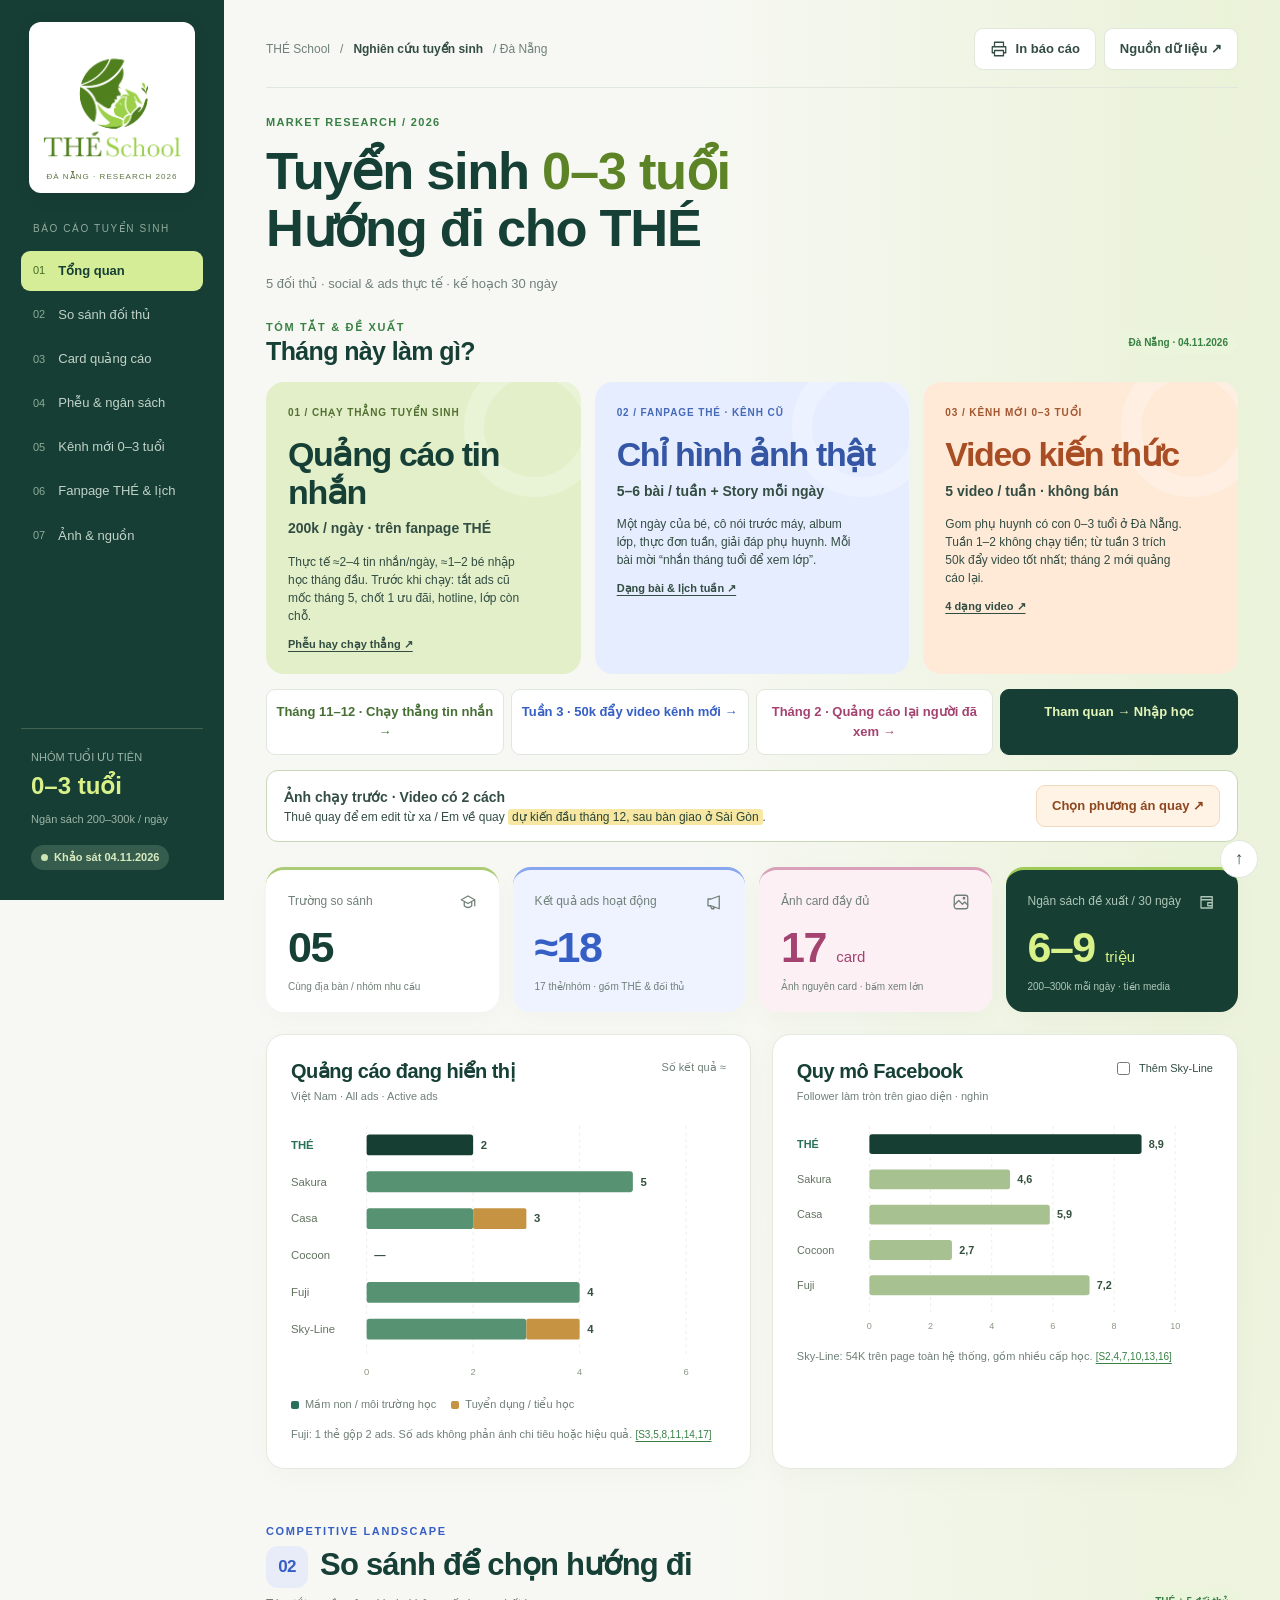
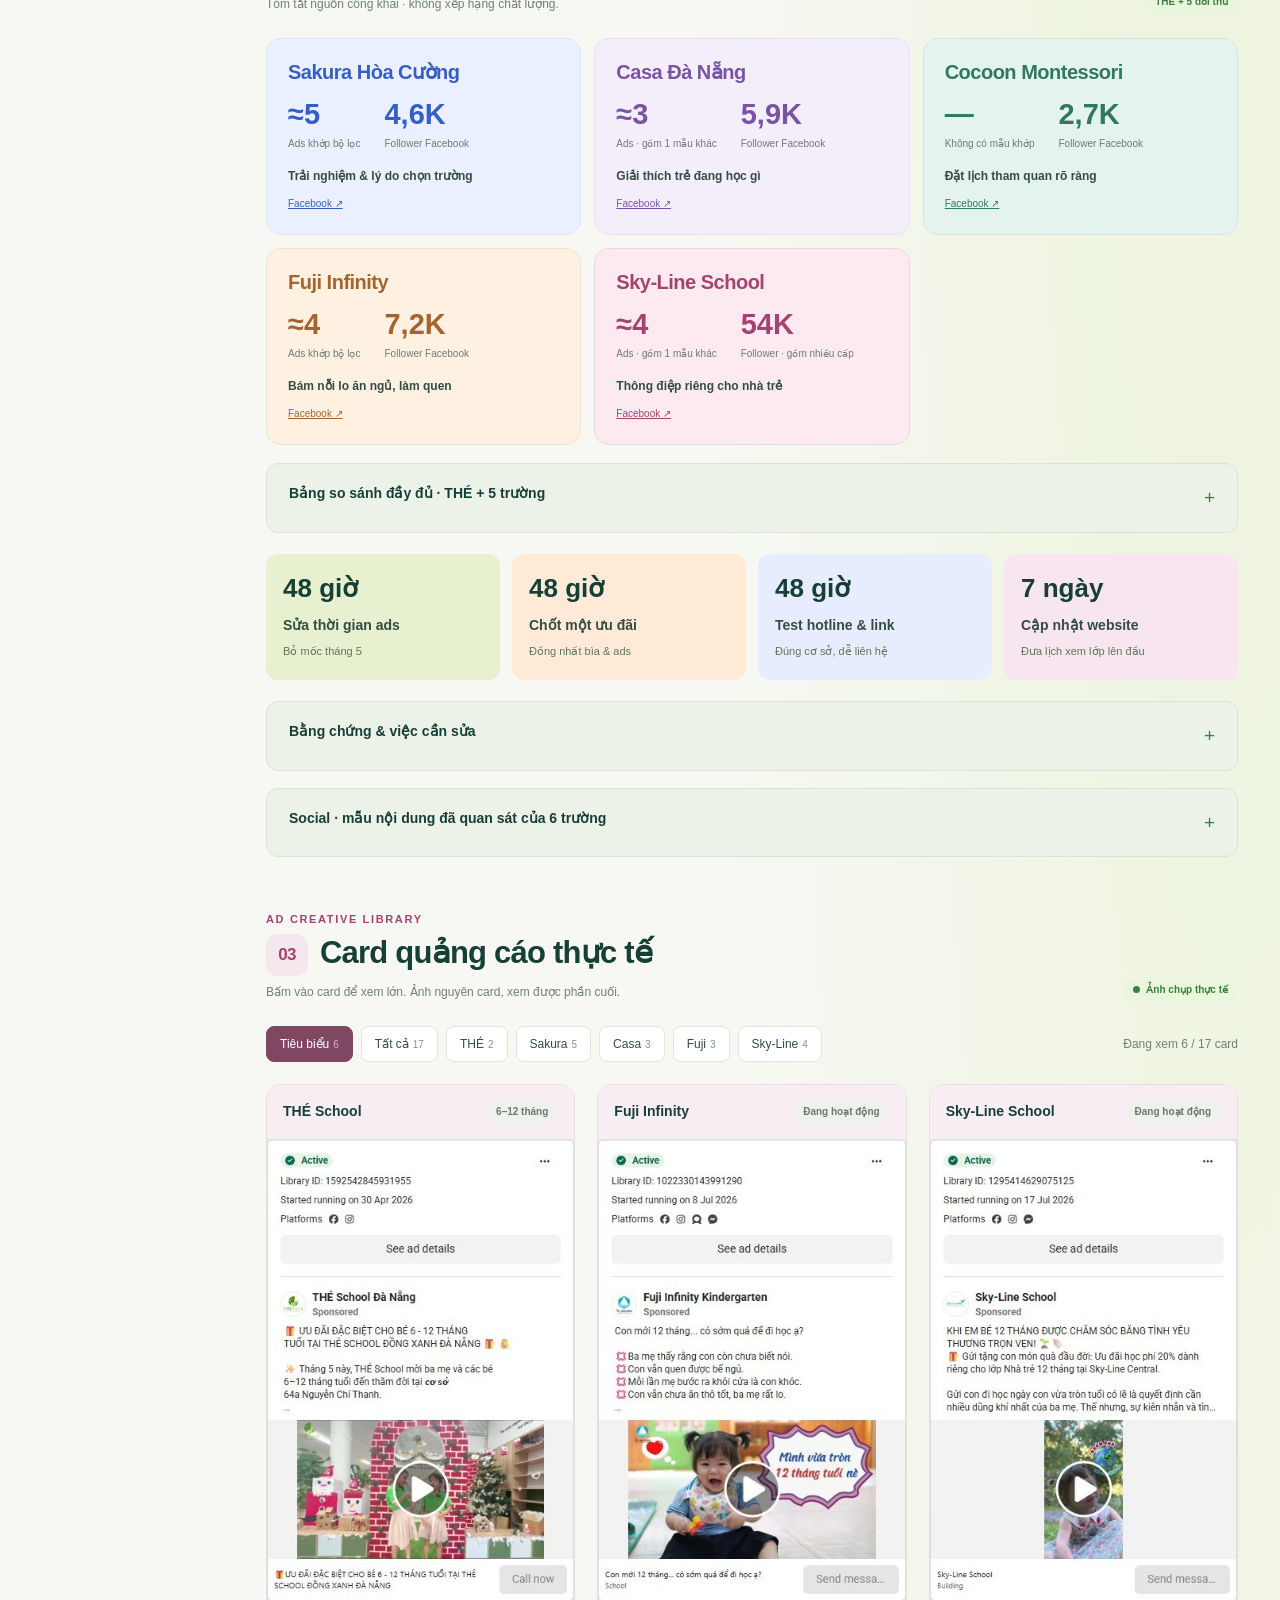
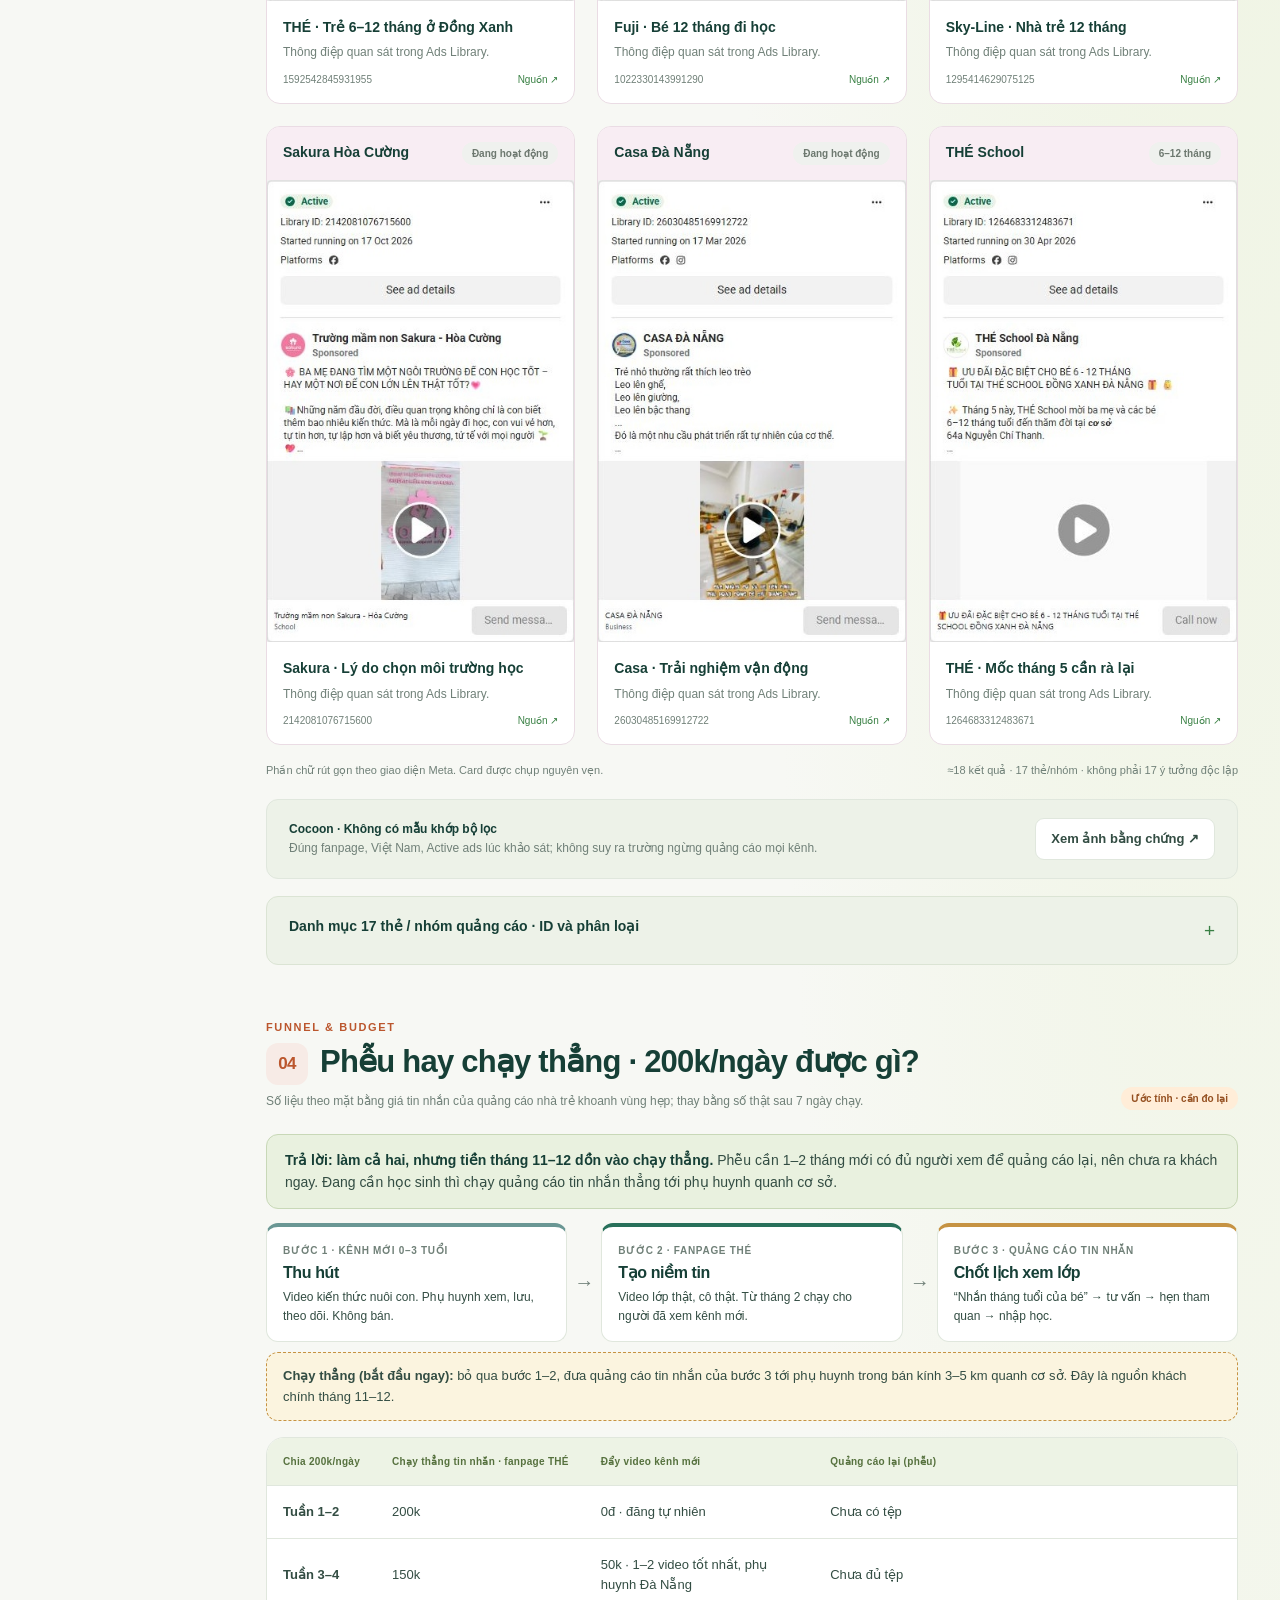
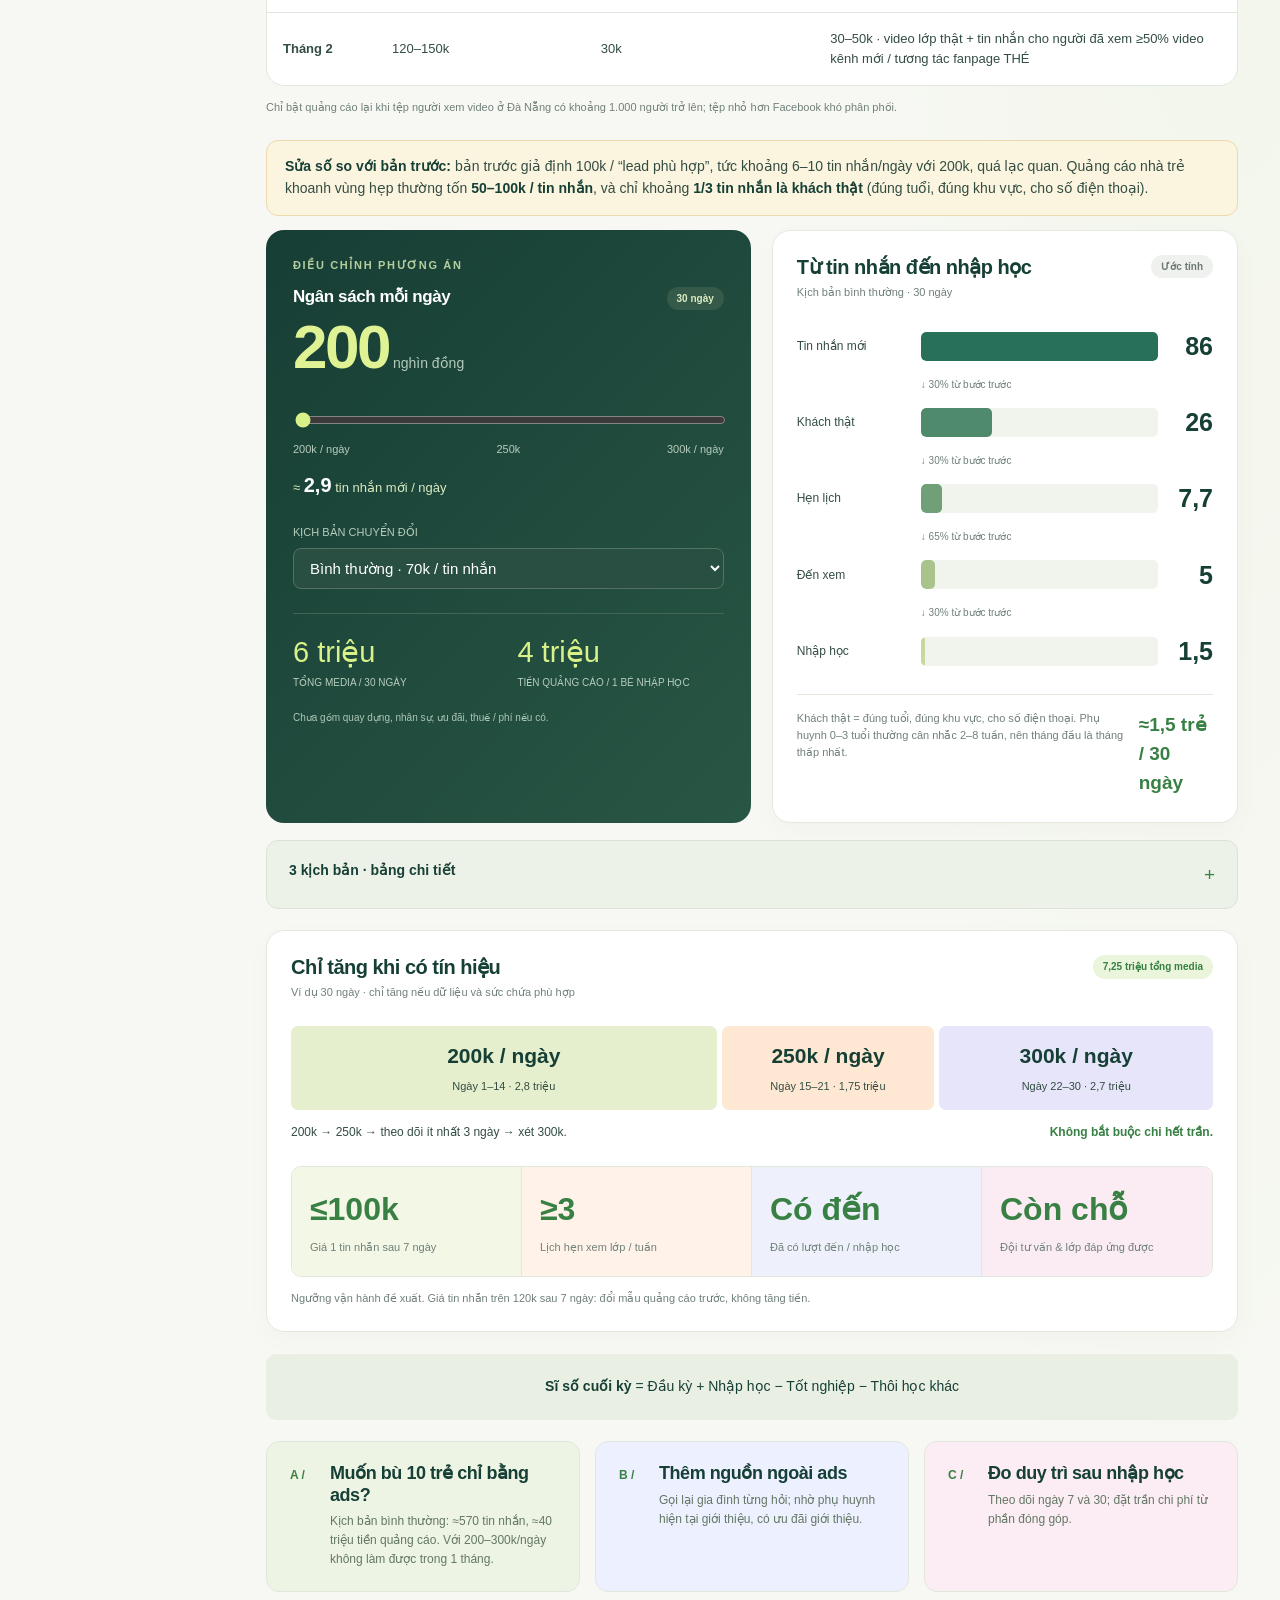
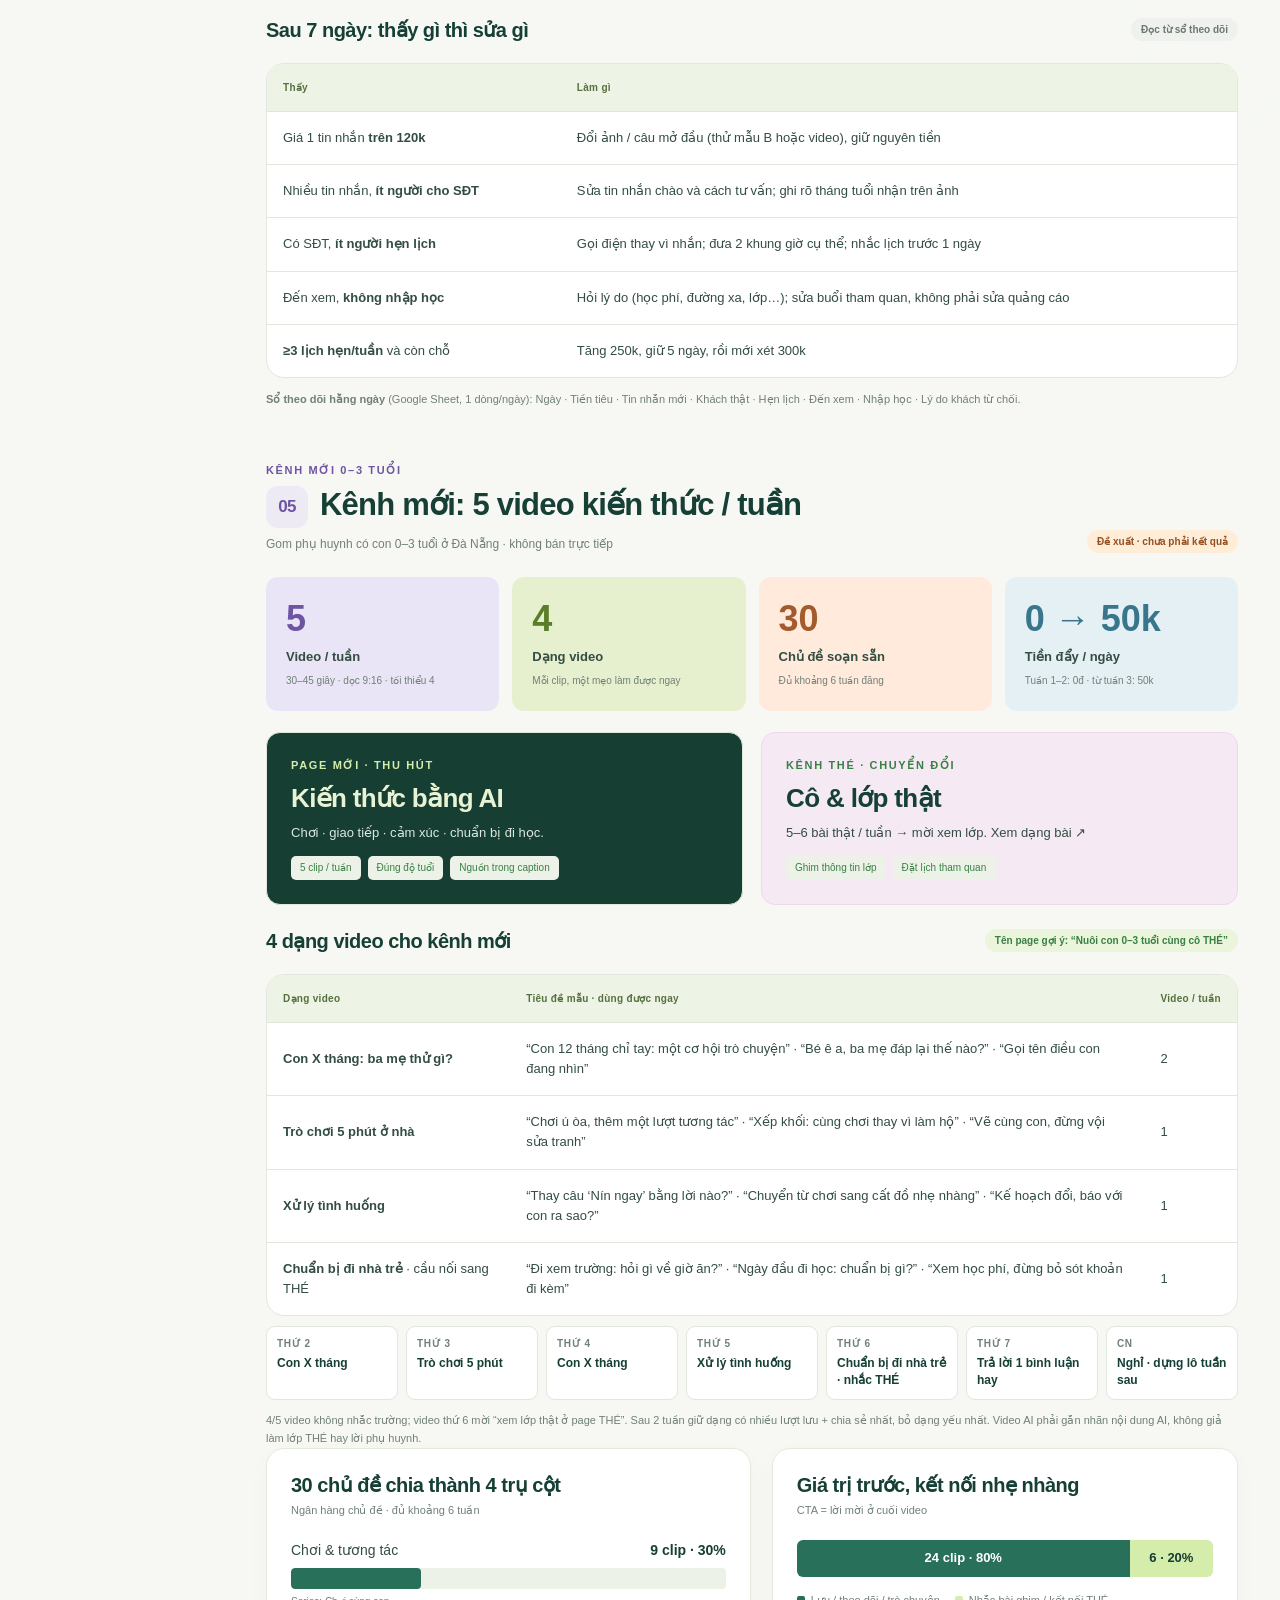
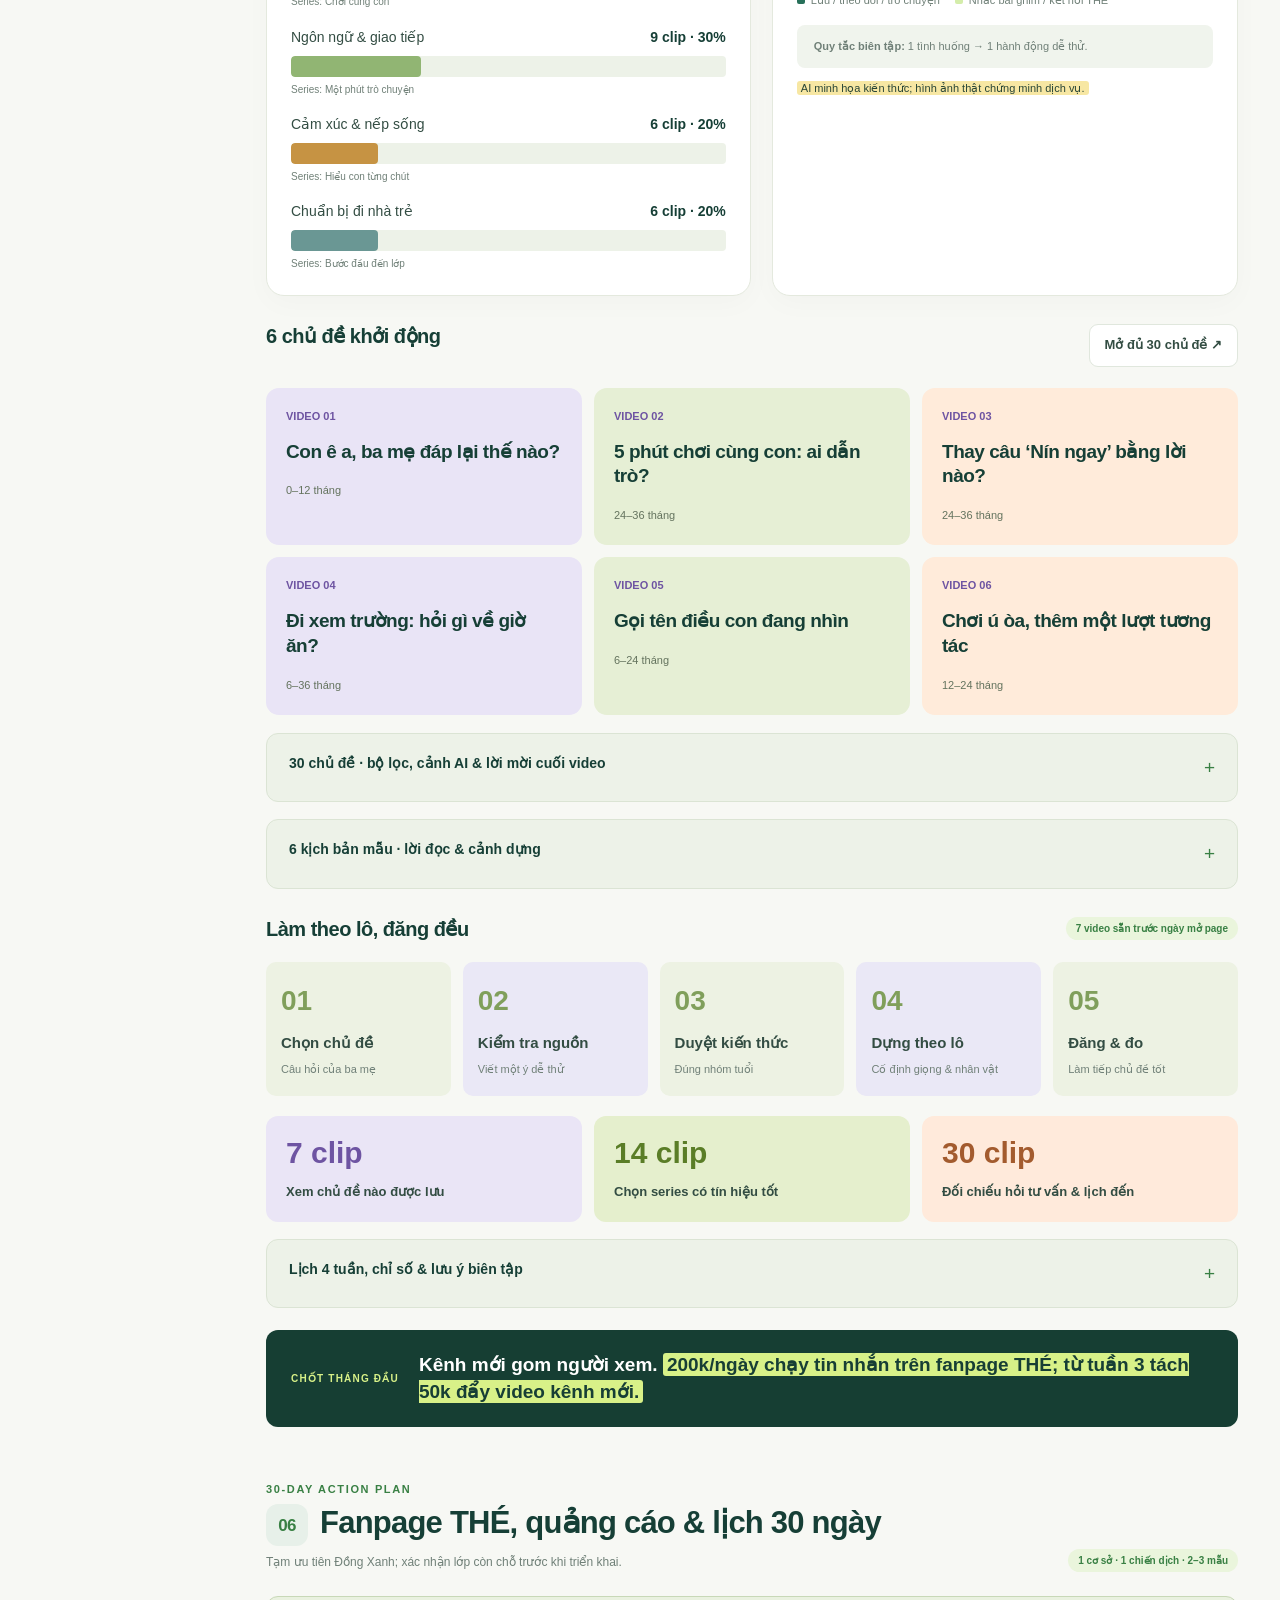
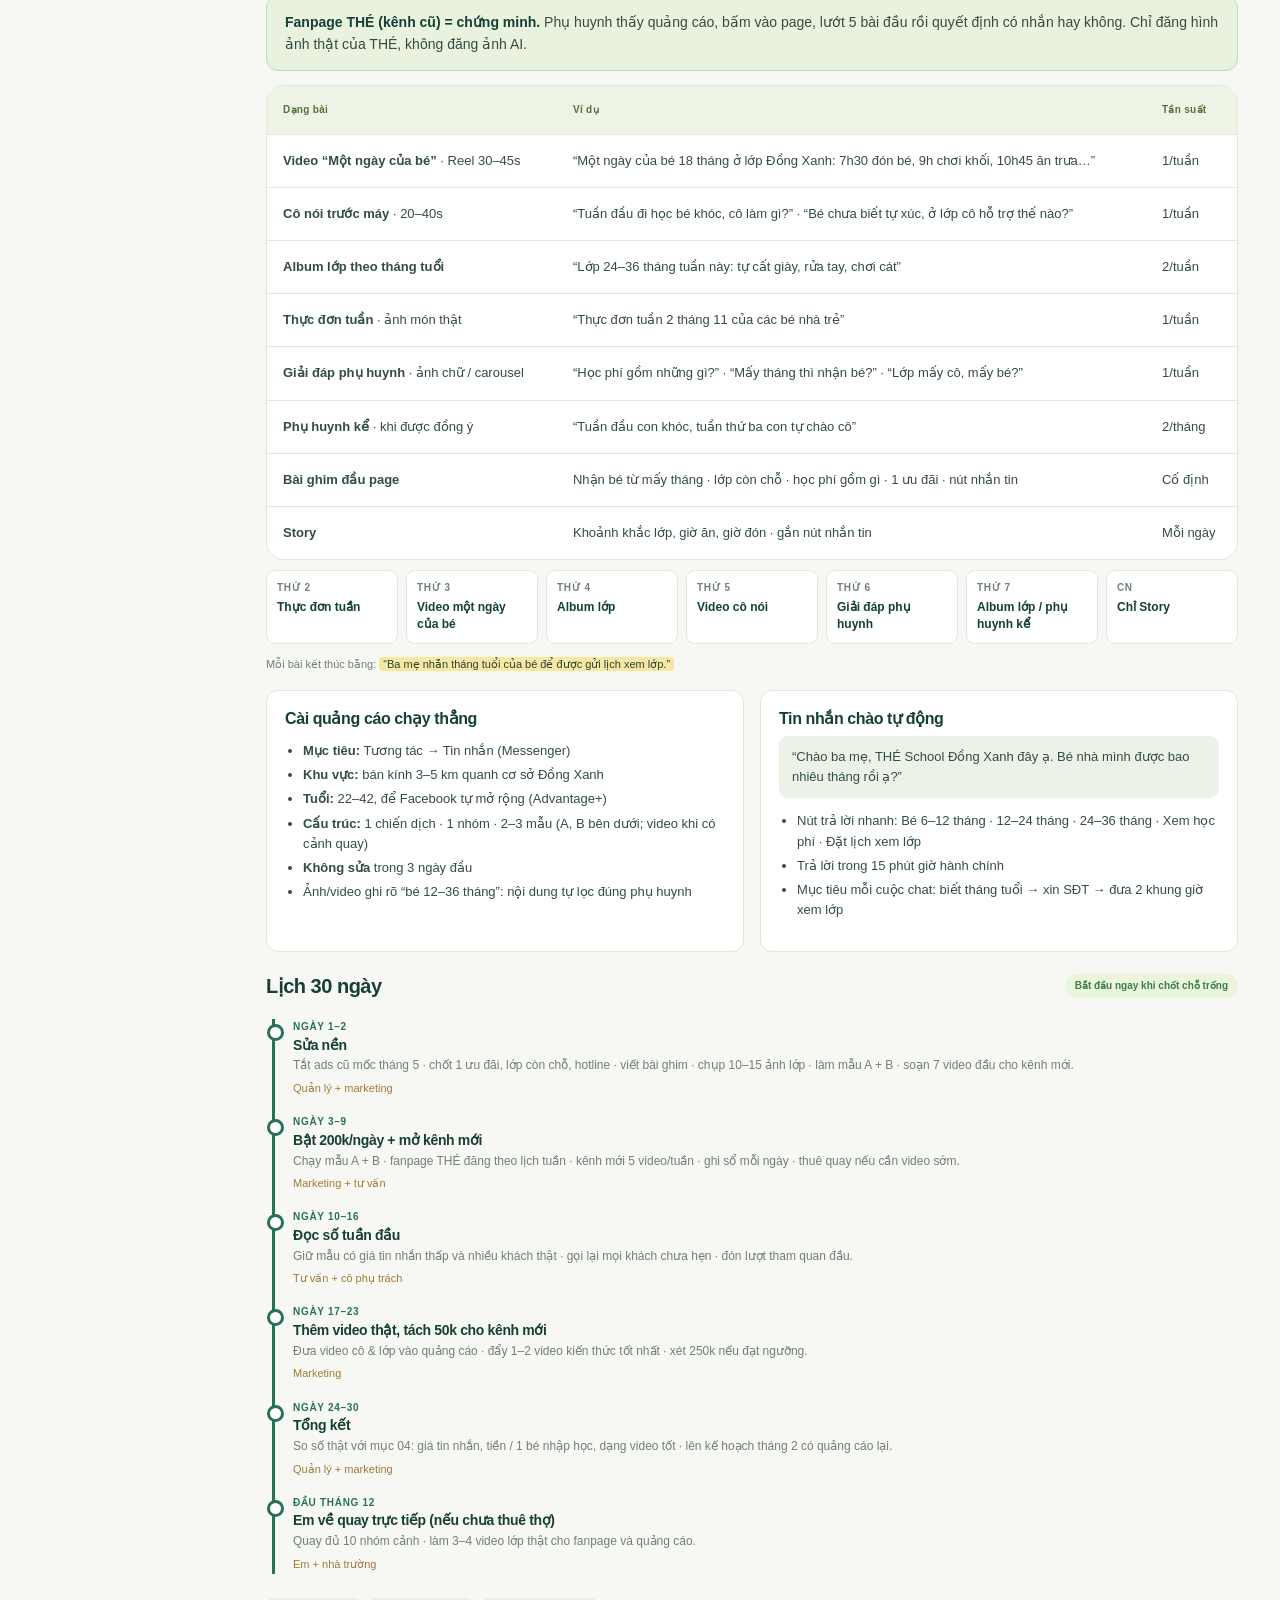
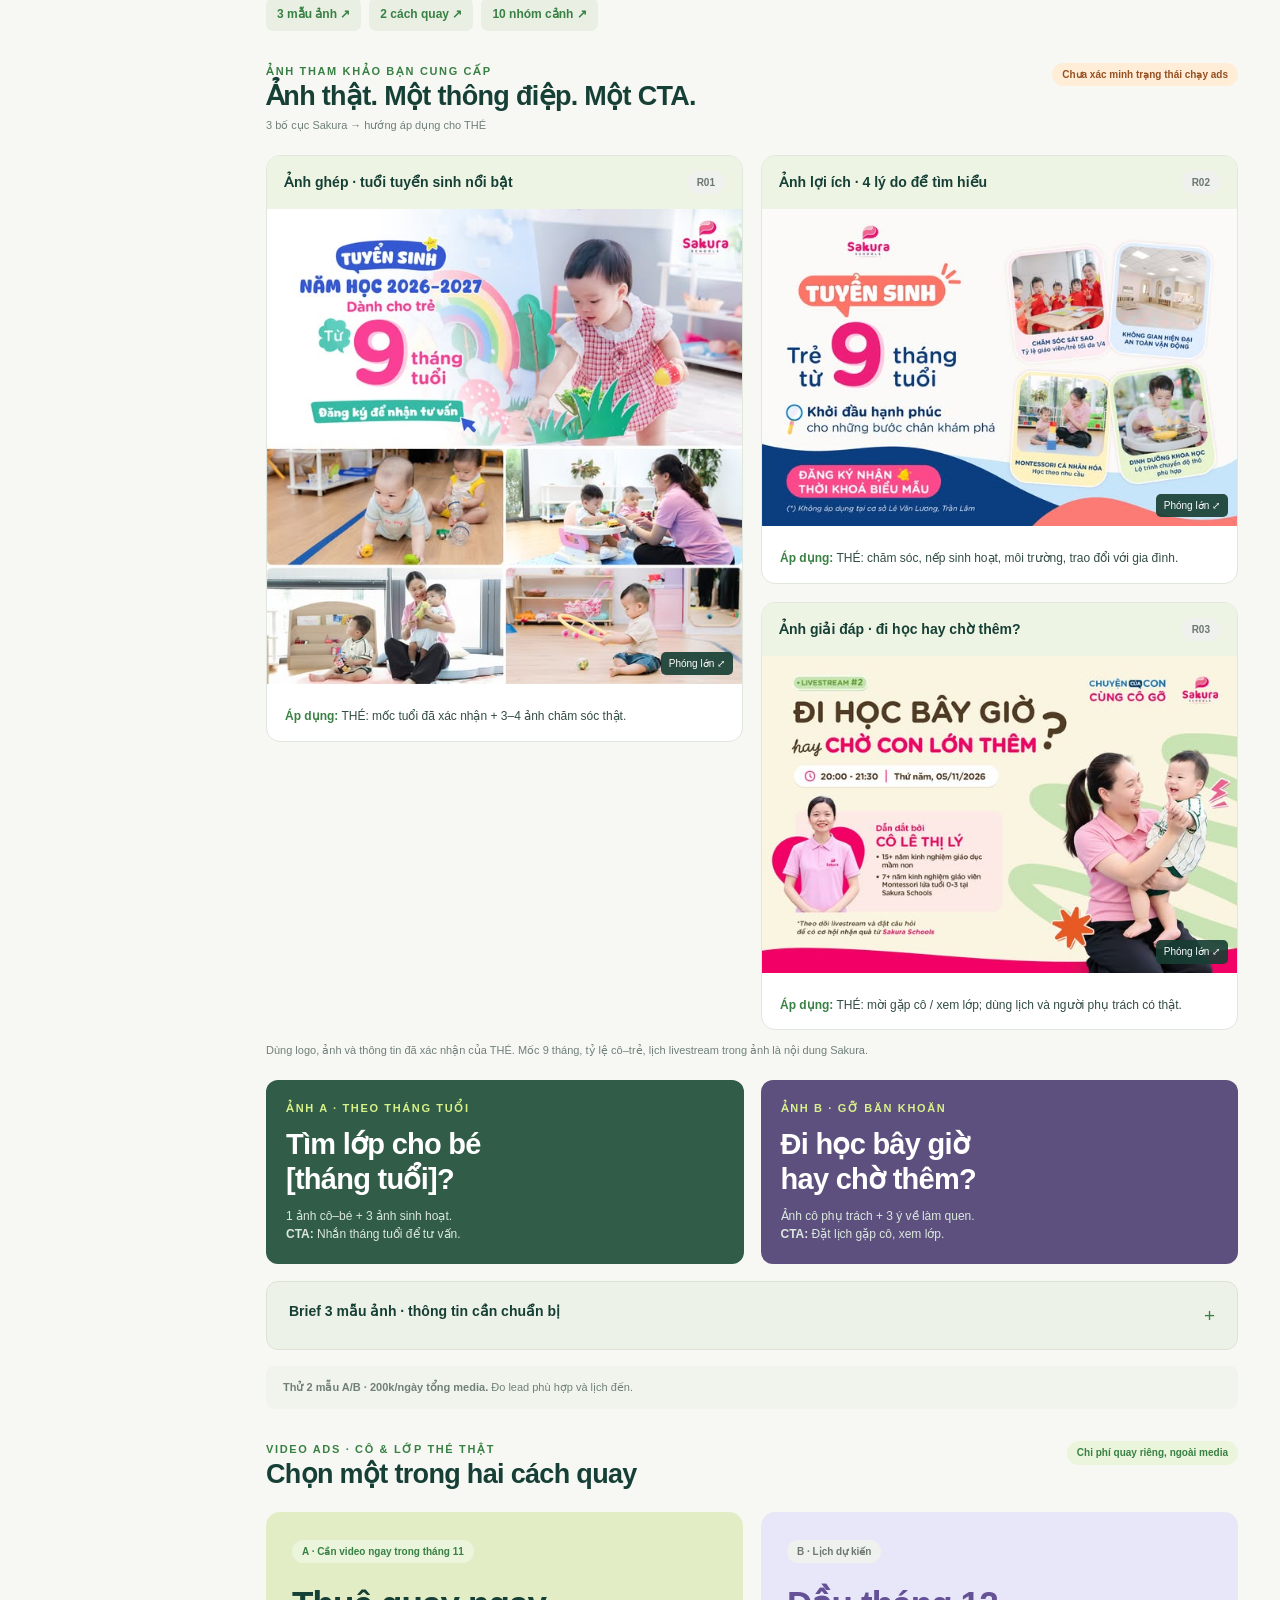
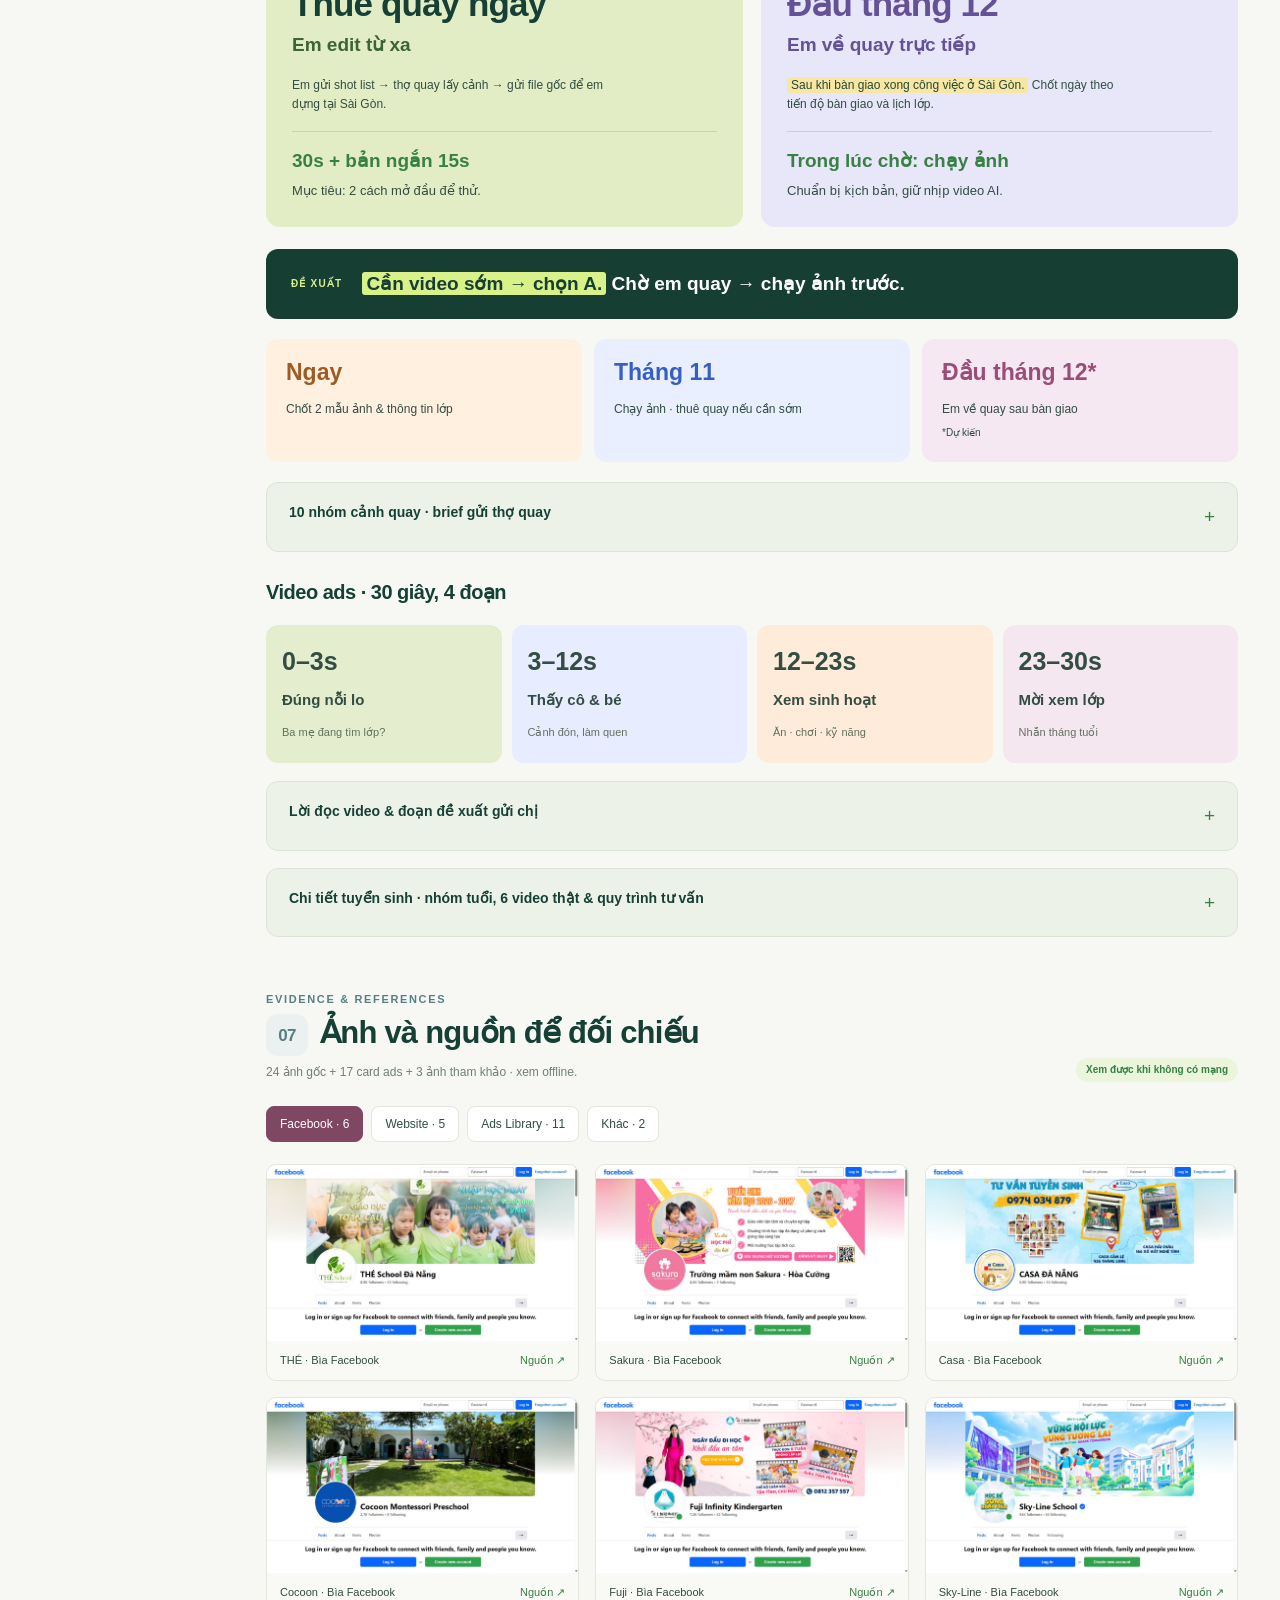
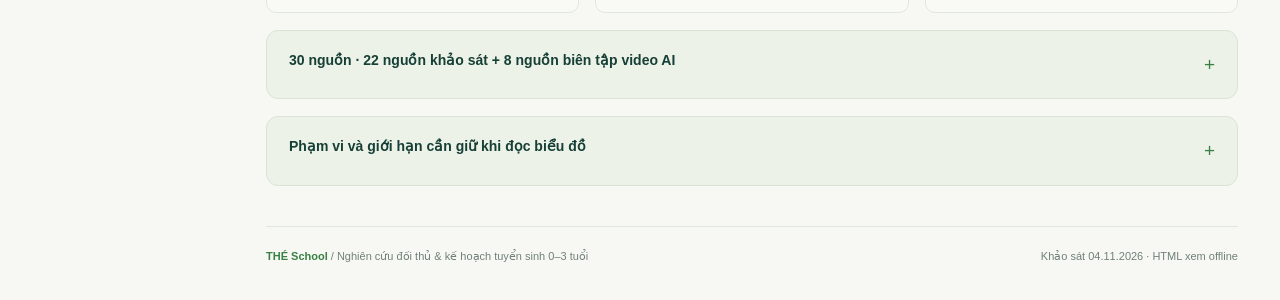
==== index.html @ 9a2f1f8c "Merge action plan into the main report and redo the budget model - Apply the plan directly to report" ====
<!doctype html>
<html lang="vi">
<head>
<meta charset="utf-8"><meta name="viewport" content="width=device-width,initial-scale=1">
<meta name="description" content="Báo cáo trực quan đối thủ mầm non Đà Nẵng và kế hoạch tuyển sinh trẻ 0–3 tuổi cho THÉ School.">
<title>THÉ School · Nghiên cứu tuyển sinh 0–3 tuổi</title>
<style>
:root{--bg:#f5f6f0;--paper:#fff;--ink:#173b32;--text:#334d43;--muted:#708078;--line:#dfe5dc;--green:#28705a;--deep:#163e33;--lime:#d4edaa;--mint:#ecf3e9;--amber:#c69343;--rose:#b56e69;--radius:18px;--shadow:0 4px 22px #173b3205}
*{box-sizing:border-box}html{scroll-behavior:auto;scroll-padding-top:30px}body{margin:0;background:var(--bg);color:var(--text);font:15px/1.55 "Segoe UI",Arial,sans-serif}button,input,select{font:inherit}button,a{-webkit-tap-highlight-color:transparent}button{cursor:pointer}a{color:inherit;text-decoration:none}button:focus-visible,a:focus-visible,input:focus-visible,select:focus-visible{outline:3px solid #99bb49;outline-offset:4px}svg{display:block;max-width:100%}button{color:inherit}h1,h2,h3,p{margin:0}h1,h2,h3{color:var(--ink);line-height:1.2;letter-spacing:-.025em}h1{font-size:clamp(31px,3.4vw,48px);font-weight:650}h2{font-size:27px;font-weight:650}h3{font-size:17px;font-weight:650}.mono{font-variant-numeric:tabular-nums}.muted{color:var(--muted)}.small{font-size:12px}.eyebrow{text-transform:uppercase;letter-spacing:.15em;font-size:11px;font-weight:700;color:var(--green)}.pill{display:inline-flex;align-items:center;gap:6px;border-radius:30px;padding:4px 10px;background:var(--mint);color:var(--green);font-size:11px;font-weight:650;white-space:nowrap}.pill.amber{background:#fbf2e4;color:#96672e}.pill.gray{background:#eff1ee;color:#6d786f}.dot{width:7px;height:7px;display:inline-block;background:var(--green);border-radius:50%}.button{display:inline-flex;align-items:center;justify-content:center;gap:8px;border:1px solid var(--line);background:var(--paper);padding:10px 15px;border-radius:9px;font-size:13px;font-weight:600}.button:hover{background:var(--mint)}.button.primary{background:var(--deep);border-color:var(--deep);color:white}.icon{width:18px;height:18px;fill:none;stroke:currentColor;stroke-width:1.7;stroke-linecap:round;stroke-linejoin:round;display:inline-block;flex:none}
.sidebar{position:fixed;inset:0 auto 0 0;width:224px;background:var(--deep);color:#d8e4dc;padding:30px 21px;display:flex;flex-direction:column;z-index:30}.brand{display:flex;gap:11px;align-items:center;padding:0 9px 31px}.brand-mark{width:40px;height:40px;border:1px solid #84a990;border-radius:50%;display:grid;place-items:center;color:var(--lime);font-size:26px;font-family:Georgia,serif}.brand-name{font-size:23px;color:#fff;letter-spacing:.04em;font-weight:600}.brand-sub{font-size:9px;letter-spacing:.18em;color:#a5bbae}.nav-label{font-size:10px;text-transform:uppercase;letter-spacing:.16em;color:#91aa9c;padding:10px 12px}.nav-link{display:flex;gap:13px;align-items:center;padding:12px;border-radius:9px;margin:4px 0;font-size:13px;color:#c1d3c8}.nav-link b{font-weight:500;color:#8bab99;font-size:11px}.nav-link.active{background:#315749;color:#f5f9ee}.nav-link.active b{color:var(--lime)}.nav-link:hover{background:#285043}.side-bottom{margin-top:auto;border-top:1px solid #426253;padding:22px 10px 0}.side-bottom strong{color:var(--lime);font-size:24px;display:block;line-height:1.1;margin:6px 0}.side-bottom span{font-size:11px;color:#9bb5a6}.side-bottom .pill{background:#355c4c;color:#d8ebc0;margin-top:16px}.mobile-bar{display:none}
main{margin-left:224px;max-width:1660px;padding:28px 42px 35px}.topbar{display:flex;justify-content:space-between;align-items:center;border-bottom:1px solid var(--line);padding-bottom:23px;margin-bottom:31px}.breadcrumb{display:flex;align-items:center;gap:10px;font-size:12px;color:var(--muted)}.breadcrumb strong{color:var(--text);font-weight:600}.top-actions{display:flex;gap:8px}.hero{display:grid;grid-template-columns:1fr auto;align-items:end;gap:24px;padding-bottom:30px}.hero h1{margin:11px 0 17px}.hero p{font-size:14px;color:var(--muted);max-width:560px}.hero-meta{text-align:right;display:flex;flex-direction:column;gap:8px;align-items:end}.hero-date{font-size:13px;color:var(--muted)}.stats{display:grid;grid-template-columns:repeat(4,1fr);gap:15px;margin-bottom:23px}.stat{background:white;border:1px solid var(--line);border-radius:var(--radius);padding:22px 22px 18px}.stat .stat-top{display:flex;justify-content:space-between;align-items:center;font-size:12px;color:var(--muted)}.stat .value{color:var(--ink);font-size:34px;font-weight:650;letter-spacing:-.035em;line-height:1.2;margin:11px 0 5px}.stat .value small{font-size:15px;font-weight:500;letter-spacing:0}.stat .hint{font-size:11px;color:var(--muted)}.stat.dark{background:var(--deep);color:#d2e4d7;border-color:var(--deep)}.stat.dark .stat-top,.stat.dark .hint{color:#aec6b7}.stat.dark .value{color:var(--lime)}
.two-col{display:grid;grid-template-columns:1.04fr 1fr;gap:21px}.panel{background:white;border:1px solid var(--line);border-radius:var(--radius);box-shadow:var(--shadow);padding:24px}.panel-head{display:flex;justify-content:space-between;gap:12px;align-items:flex-start;margin-bottom:21px}.panel-head p{font-size:11px;color:var(--muted);margin-top:5px}.panel-head .mini{font-size:11px;color:var(--muted);white-space:nowrap}.legend{display:flex;gap:15px;flex-wrap:wrap;font-size:11px;color:var(--muted);margin-top:15px}.legend span{display:inline-flex;align-items:center;gap:6px}.swatch{height:8px;width:8px;border-radius:2px;display:inline-block}.chart-note{font-size:11px;color:var(--muted);margin-top:13px}.chart-svg text{font-family:"Segoe UI",Arial,sans-serif}.checkline{display:flex;align-items:center;gap:6px;font-size:11px;white-space:nowrap}.checkline input{accent-color:var(--green)}.section{padding-top:49px;scroll-margin-top:20px}.section-title{display:flex;justify-content:space-between;align-items:end;gap:20px;margin-bottom:22px}.section-title h2{margin-top:6px}.section-title p{color:var(--muted);font-size:13px;margin-top:7px}.section-num{color:#a0b19d;font-weight:400;font-size:19px;margin-right:9px}.insights{display:grid;grid-template-columns:repeat(3,1fr);gap:15px;margin-top:21px}.insight{padding:21px 23px;border:1px solid var(--line);border-radius:13px;background:#edf2e8;display:grid;grid-template-columns:28px 1fr;gap:12px}.insight .index{font-size:12px;color:var(--green);font-weight:700;padding-top:3px}.insight h3{font-size:14px;margin-bottom:6px}.insight p{font-size:12px;color:#637764;line-height:1.6}.summary-line{display:flex;gap:12px;align-items:center;background:var(--deep);color:white;border-radius:12px;padding:18px 23px;font-size:15px;margin-top:22px}.summary-line .label{font-size:10px;text-transform:uppercase;letter-spacing:.12em;color:var(--lime);white-space:nowrap;margin-right:8px}.summary-line strong{font-weight:500}
.table-wrap{overflow-x:auto;border:1px solid var(--line);border-radius:var(--radius);background:white}.data-table{width:100%;border-collapse:collapse;font-size:12px}.data-table th{text-align:left;background:#f0f4ed;color:#607361;font-size:10px;letter-spacing:.04em;font-weight:600;white-space:nowrap}.data-table th,.data-table td{padding:16px;border-bottom:1px solid var(--line);vertical-align:middle}.data-table tbody tr:last-child td{border-bottom:0}.data-table .school-cell{min-width:155px}.school-cell strong{display:block;font-size:13px;color:var(--ink)}.school-cell small{display:block;font-size:10px;color:var(--muted);margin-top:3px}.data-table .the-row{background:#f5f9ef}.data-table .the-row strong{color:var(--green)}.source-pair{display:flex;gap:8px;margin-top:7px;font-size:10px;color:var(--green)}.source-pair a:hover{text-decoration:underline}.table-footer{padding:13px 17px;background:white;border:1px solid var(--line);border-top:0;border-radius:0 0 12px 12px;font-size:11px;color:var(--muted);margin-top:-8px}.source-ref{font-size:10px;color:var(--green);text-decoration:underline;text-underline-offset:3px}.number-cell{font-size:19px;font-weight:650;color:var(--ink)}.priority{margin-top:22px}.priority .data-table td:nth-child(2){min-width:245px}.priority .data-table td:nth-child(3){min-width:245px}.priority .data-table td{padding:14px 16px}
.filters{display:flex;gap:8px;flex-wrap:wrap;align-items:center;margin:18px 0 22px}.chip{border:1px solid var(--line);padding:8px 13px;border-radius:8px;background:white;font-size:12px;white-space:nowrap}.chip[aria-pressed="true"]{background:var(--deep);border-color:var(--deep);color:white}.chip:hover{border-color:var(--green)}.chip small{opacity:.6;margin-left:4px}.ad-grid{display:grid;grid-template-columns:repeat(3,minmax(0,1fr));gap:22px;align-items:start}.ad-item{background:white;border:1px solid var(--line);border-radius:14px;overflow:hidden}.ad-label{padding:15px 16px;display:flex;justify-content:space-between;align-items:center;gap:8px}.ad-label strong{font-size:13px;color:var(--ink)}.ad-shot{border:0;padding:0;display:block;width:100%;background:#edf0ec;position:relative}.ad-shot img{display:block;width:100%;height:auto;object-fit:contain}.ad-shot .expand{position:absolute;right:10px;bottom:10px;background:#173b32e8;color:white;padding:6px 9px;border-radius:6px;font-size:10px;opacity:0}.ad-shot:hover .expand,.ad-shot:focus-visible .expand{opacity:1}.ad-caption{padding:15px 16px;font-size:12px;line-height:1.6}.ad-caption b{display:block;color:var(--ink);font-weight:600;margin-bottom:5px}.ad-meta{display:flex;justify-content:space-between;gap:8px;margin-top:9px;font-size:10px;color:var(--muted)}.ad-meta a{color:var(--green)}.ad-count{font-size:12px;color:var(--muted);margin-left:auto}.no-results{padding:35px;text-align:center;color:var(--muted);grid-column:1/-1}.ad-guide{display:flex;justify-content:space-between;gap:15px;font-size:11px;color:var(--muted);margin-top:17px}.cocoon-note{background:#edf2e8;border:1px solid var(--line);border-radius:12px;padding:18px 22px;display:flex;gap:20px;justify-content:space-between;align-items:center;margin-top:20px;font-size:12px}.cocoon-note strong{color:var(--ink)}.cocoon-note button{flex:none}
.budget-panel{padding:27px;background:var(--deep);color:white;border-radius:var(--radius)}.budget-panel h3{color:white}.budget-panel .eyebrow{color:#b4cf9e}.budget-top{display:flex;justify-content:space-between;gap:20px;margin-top:13px}.budget-value{color:var(--lime);font-size:46px;font-weight:600;letter-spacing:-.04em;line-height:1.2}.budget-value small{font-size:14px;letter-spacing:0;font-weight:400;color:#b4cbbc}.range-row{margin:25px 0 12px}.range-row input{width:100%;accent-color:var(--lime);cursor:pointer}.range-labels{display:flex;justify-content:space-between;font-size:11px;color:#b7ccbd;margin-top:7px}.select-label{font-size:11px;color:#b7ccbd;display:block;margin:23px 0 7px}.budget-panel select{width:100%;background:#284f41;color:white;border:1px solid #537261;border-radius:8px;padding:10px 12px;outline-offset:3px}.budget-panel option{color:#173b32;background:white}.budget-metrics{display:grid;grid-template-columns:1fr 1fr;gap:18px;border-top:1px solid #456554;margin-top:24px;padding-top:20px}.budget-metrics .amount{font-size:25px;color:var(--lime);font-weight:500;line-height:1.3}.budget-metrics .label{font-size:10px;color:#b7ccbd;margin-top:3px}.assumption{font-size:10px;color:#aec6b7;margin-top:20px}.funnel-panel{display:flex;flex-direction:column}.funnel{flex:1;display:flex;flex-direction:column;gap:11px;padding:5px 0}.funnel-row{display:grid;grid-template-columns:112px 1fr 43px;gap:12px;align-items:center;font-size:12px}.funnel-track{height:29px;background:#f1f4ed;border-radius:5px;overflow:hidden}.funnel-bar{height:100%;border-radius:5px;min-width:4px}.funnel-row .count{font-size:19px;text-align:right;font-weight:600;color:var(--ink)}.funnel-rate{font-size:10px;color:var(--muted);margin-left:124px}.funnel-footer{display:flex;justify-content:space-between;gap:12px;border-top:1px solid var(--line);margin-top:18px;padding-top:15px;font-size:11px;color:var(--muted)}.scenario-table{margin-top:20px}.scenario-table .selected td{background:#edf5e5}.scenario-table .selected td:first-child{border-left:3px solid var(--green)}.ramp{display:grid;grid-template-columns:14fr 7fr 9fr;gap:5px;margin:25px 0 13px}.ramp-step{background:#e7efdF;border-radius:7px;padding:14px;text-align:center}.ramp-step:nth-child(2){background:#d1e1bc}.ramp-step:nth-child(3){background:#a6c78b}.ramp-step strong{font-size:17px;display:block;color:var(--ink)}.ramp-step span{font-size:11px}.ramp-caption{display:flex;justify-content:space-between;gap:15px;font-size:12px}.gate{display:grid;grid-template-columns:repeat(4,1fr);margin-top:24px;border:1px solid var(--line);border-radius:10px;overflow:hidden}.gate div{padding:18px;border-right:1px solid var(--line);background:white}.gate div:last-child{border:0}.gate b{font-size:23px;color:var(--green);font-weight:600;display:block}.gate span{font-size:11px;color:var(--muted)}
.content-layout{display:grid;grid-template-columns:360px 1fr;gap:22px}.donut-layout{display:flex;align-items:center;justify-content:center;padding:10px 0 17px}.donut{width:210px}.donut-list{display:grid;gap:11px;font-size:12px}.donut-list>div{display:flex;align-items:center;justify-content:space-between}.donut-list span{display:flex;align-items:center;gap:9px}.donut-list b{color:var(--ink);font-weight:600}.age-table td{font-size:12px}.age-table strong{color:var(--ink)}.roadmap{display:grid;grid-template-columns:repeat(4,1fr);gap:0;margin:22px 0}.roadmap-step{border-top:3px solid #ceddc4;padding:20px 20px 10px 0;position:relative}.roadmap-step:before{content:"";width:11px;height:11px;background:var(--green);position:absolute;top:-7px;left:0;border:3px solid var(--bg);border-radius:50%;box-sizing:content-box}.roadmap-step .time{font-size:11px;color:var(--green);font-weight:650;margin-bottom:9px}.roadmap-step h3{font-size:15px;margin-bottom:10px}.roadmap-step p{font-size:12px;color:var(--muted)}.roadmap-step .owner{display:block;font-size:10px;color:#83927e;margin-top:14px}.creative-grid{display:grid;grid-template-columns:repeat(3,1fr);gap:14px;margin-top:21px}.creative{border:1px solid var(--line);background:white;padding:20px;border-radius:12px}.creative .creative-id{font-size:10px;color:var(--muted);margin-bottom:11px;display:flex;justify-content:space-between}.creative h3{font-size:15px;margin-bottom:8px}.creative p{font-size:12px;color:var(--muted)}.creative .cta{font-size:11px;color:var(--green);margin-top:13px}.calendar{display:grid;grid-template-columns:repeat(7,1fr);gap:8px;margin-top:18px}.day{background:#fff;border:1px solid var(--line);padding:12px 11px;border-radius:9px;min-height:96px;font-size:11px}.day .daynum{color:#8a9b83;font-size:10px;display:block;margin-bottom:9px}.day.video{background:#e9f1e3;border-color:#cbdbbd}.day.visit{background:#faf1e0;border-color:#eadbbd}.process{display:grid;grid-template-columns:repeat(6,1fr);gap:10px;margin-top:21px}.process-item{border:1px solid var(--line);border-radius:10px;padding:16px 13px;background:white}.process-item b{font-size:20px;color:#b2c4a7;display:block;margin-bottom:11px}.process-item strong{font-size:12px;color:var(--ink);display:block;margin-bottom:8px}.process-item span{font-size:11px;color:var(--muted);display:block}.formula{font-size:14px;text-align:center;background:#e9f0e3;padding:22px;border-radius:10px;margin-top:22px;color:var(--ink)}.formula b{font-weight:650}
details{background:white;border:1px solid var(--line);border-radius:12px;margin-top:17px;overflow:hidden}summary{cursor:pointer;list-style:none;padding:18px 20px;font-size:13px;font-weight:600;color:var(--ink);display:flex;justify-content:space-between;gap:15px}summary::-webkit-details-marker{display:none}summary:after{content:'+';font-size:19px;color:var(--green);font-weight:400}details[open]>summary:after{content:'−'}.details-body{border-top:1px solid var(--line);padding:20px}.source-grid{display:grid;grid-template-columns:repeat(3,1fr);gap:8px}.source-link{padding:11px;border:1px solid var(--line);border-radius:7px;font-size:11px;display:flex;align-items:center;gap:8px}.source-link:hover{background:var(--mint)}.source-link span{color:#95a68d;font-size:10px}.evidence-grid{display:grid;grid-template-columns:repeat(3,1fr);gap:16px}.evidence-tile{border:1px solid var(--line);border-radius:10px;overflow:hidden;background:#f9faf6}.evidence-tile button{border:0;padding:0;display:block;width:100%;background:#e9eee6}.evidence-tile img{width:100%;height:auto;display:block;object-fit:contain}.evidence-tile .evidence-caption{padding:11px 13px;display:flex;justify-content:space-between;gap:10px;font-size:11px}.evidence-caption a{color:var(--green)}.method-table{font-size:12px}.method-table td{padding:12px}.footer{margin-top:40px;border-top:1px solid var(--line);padding-top:21px;display:flex;justify-content:space-between;gap:20px;font-size:11px;color:var(--muted)}.footer strong{color:var(--green);font-weight:600}.back-top{width:38px;height:38px;background:white;border:1px solid var(--line);border-radius:50%;display:grid;place-items:center;position:fixed;bottom:22px;right:22px;font-size:17px;z-index:20}
dialog{border:0;padding:0;width:min(1120px,94vw);max-height:92vh;border-radius:15px;background:#f1f4ee;color:var(--ink);box-shadow:0 20px 80px #0005}dialog::backdrop{background:#102b25c9}.dialog-head{position:sticky;top:0;background:white;display:flex;align-items:center;justify-content:space-between;gap:20px;padding:16px 20px;z-index:3;border-bottom:1px solid var(--line)}.dialog-head h3{font-size:14px}.dialog-actions{display:flex;gap:8px;align-items:center}.close-dialog{height:33px;width:33px;border:1px solid var(--line);background:white;border-radius:6px;font-size:20px}.dialog-body{padding:23px;display:flex;justify-content:center;overflow:visible}.dialog-body img{display:block;max-width:100%;width:auto;height:auto}.dialog-body.full-card img{width:min(700px,100%);image-rendering:auto}.dialog-sub{font-size:10px;color:var(--muted);margin-top:4px}.modal-zoom{font-size:11px}.source-message{padding:13px 17px;font-size:11px;color:var(--muted);background:#f0f4ed;border-radius:8px;margin-top:16px}.print-note{display:none}
@media(min-width:1660px){main{margin-right:auto}.ad-grid{grid-template-columns:repeat(3,1fr)}}
@media(max-width:1200px){main{padding:24px 27px}.sidebar{width:194px;padding-left:15px;padding-right:15px}main{margin-left:194px}.two-col{gap:15px}.panel{padding:20px}.stats{gap:12px}.stat{padding:18px}.content-layout{grid-template-columns:300px 1fr}.process{grid-template-columns:repeat(3,1fr)}.ad-grid{gap:15px}.hero-meta{display:none}.hero{grid-template-columns:1fr}.hero h1 br{display:none}.source-grid{grid-template-columns:repeat(2,1fr)}}
@media(max-width:980px){.sidebar{width:170px;padding:24px 11px}.brand{padding:0 7px 25px;gap:8px}.brand-name{font-size:20px}.brand-sub{font-size:8px}.brand-mark{width:32px;height:32px;font-size:22px}.nav-link{gap:10px;padding:11px 9px;font-size:12px}main{margin-left:170px;padding:24px}.stats{grid-template-columns:repeat(2,1fr)}.two-col{grid-template-columns:1fr}.content-layout{grid-template-columns:1fr}.donut-layout{padding:0}.donut-list{grid-template-columns:1fr 1fr;column-gap:25px}.creative-grid,.ad-grid{grid-template-columns:repeat(2,1fr)}.insights{gap:10px}.insight{padding:16px;grid-template-columns:1fr;gap:7px}.roadmap{grid-template-columns:repeat(2,1fr);row-gap:22px}.calendar{grid-template-columns:repeat(4,1fr)}.hero h1{font-size:35px}.topbar{align-items:start}.breadcrumb .extra{display:none}.evidence-grid{grid-template-columns:repeat(2,1fr)}}
@media(max-width:650px){body{font-size:14px}.sidebar{display:none}.mobile-bar{display:flex;position:sticky;top:0;z-index:25;background:var(--deep);color:white;align-items:center;justify-content:space-between;padding:13px 18px}.mobile-bar strong{font-size:18px;letter-spacing:.06em}.mobile-bar select{color:#dbeacb;background:#294f42;border:1px solid #51705d;border-radius:6px;padding:5px;font-size:11px;max-width:175px}main{margin:0;padding:20px 17px}.topbar{padding-bottom:18px;margin-bottom:25px}.top-actions .print-button{display:none}.button{padding:8px 11px;font-size:11px}.hero{padding-bottom:23px}.hero h1{font-size:32px;margin-top:11px}.hero p{font-size:13px}.stats{gap:10px}.stat{padding:16px}.stat .value{font-size:29px}.stat .stat-top{font-size:11px}.stat .hint{font-size:10px}.panel{padding:19px 16px}.panel-head{gap:8px}.panel-head h3{font-size:15px}.panel-head .mini{display:none}.insights{grid-template-columns:1fr}.insight{grid-template-columns:27px 1fr;padding:17px}.summary-line{align-items:start;padding:18px;font-size:13px;gap:8px;flex-direction:column}.section{padding-top:37px}.section-title{align-items:start}.section-title h2{font-size:23px}.section-title>span{display:none}.data-table th,.data-table td{padding:12px}.ad-grid,.creative-grid{grid-template-columns:1fr}.ad-item{max-width:460px;width:100%;margin:auto}.ad-shot .expand{opacity:1}.filters{gap:6px}.chip{font-size:11px;padding:7px 10px}.ad-count{width:100%;margin-left:0;margin-top:5px}.ad-guide{flex-direction:column}.cocoon-note{align-items:start;flex-direction:column;gap:12px}.budget-panel{padding:23px}.budget-value{font-size:40px}.funnel-row{grid-template-columns:91px 1fr 36px;gap:9px;font-size:11px}.funnel-rate{margin-left:100px}.gate{grid-template-columns:repeat(2,1fr)}.gate div{border-bottom:1px solid var(--line)}.gate div:nth-child(2){border-right:0}.gate div:nth-child(n+3){border-bottom:0}.ramp-step{padding:12px 5px}.ramp-step strong{font-size:15px}.ramp-step span{font-size:9px}.ramp-caption{font-size:11px}.donut-list{grid-template-columns:1fr}.roadmap{grid-template-columns:1fr 1fr}.calendar{grid-template-columns:repeat(2,1fr)}.process{grid-template-columns:repeat(2,1fr)}.source-grid,.evidence-grid{grid-template-columns:1fr}.dialog-head{padding:12px;gap:10px}.dialog-body{padding:8px}.dialog-head h3{font-size:12px}.dialog-actions .button{font-size:10px}.footer{flex-direction:column;gap:8px}.section-num{font-size:16px}.hero-date{font-size:11px}.back-top{bottom:14px;right:14px;width:32px;height:32px}.formula{text-align:left;font-size:12px}.table-wrap{border-radius:12px}}
@media print{.sidebar,.mobile-bar,.top-actions,.filters,.back-top,.ad-guide,.button,.dialog-head,dialog{display:none!important}main{margin:0;padding:0;max-width:none}.section{break-before:page;padding-top:10px}.panel,.stat,.ad-item,.creative,.process-item{break-inside:avoid;box-shadow:none}.hero{display:block}.hero-meta{display:none}.two-col{grid-template-columns:1fr 1fr}.stats{grid-template-columns:repeat(4,1fr)}.ad-grid{grid-template-columns:repeat(2,1fr)}.ad-item{margin-bottom:18px}.ad-shot img{max-height:650px;width:auto;max-width:100%;margin:auto}.data-table{font-size:10px}.data-table th,.data-table td{padding:9px}.print-note{display:block;font-size:10px}h2{font-size:23px}h1{font-size:32px}body{background:white}.footer{font-size:9px}.calendar{grid-template-columns:repeat(7,1fr)}.source-grid{grid-template-columns:repeat(2,1fr)}.evidence-grid{grid-template-columns:repeat(2,1fr)}}
/* Keep controls legible in the image viewer and printed report. */
.button{white-space:nowrap}.dialog-actions{flex-shrink:0}.dialog-head>div:first-child{min-width:0}
@media(max-width:650px){html{scroll-padding-top:76px}.dialog-actions .button{padding:7px 8px}.dialog-head{align-items:flex-start}}
@media print{.budget-panel,.stat.dark{background:white!important;color:#173b32!important;border:1px solid #ccd5c7}.budget-panel h3,.budget-panel .budget-value,.budget-panel .amount,.budget-panel .label,.budget-panel .assumption,.budget-panel .select-label,.budget-panel .eyebrow,.stat.dark .value,.stat.dark .stat-top,.stat.dark .hint{color:#173b32!important}.summary-line{background:white;color:#173b32;border:1px solid #ccd5c7}.summary-line .label{color:#28705a}}

/* Brand, executive reading path and AI content desk. */
mark{background:#f7e7a3;color:#284536;padding:1px 4px;border-radius:3px}strong{font-weight:650}.sidebar{padding-top:22px;overflow-y:auto}.brand{display:block;background:#fff;border-radius:12px;padding:8px 14px;margin:0 8px 18px;text-align:center}.brand img{display:block;width:100%;height:132px;object-fit:contain}.brand-caption{font-size:9px;letter-spacing:.13em;color:#607745}.nav-link{padding:10px 12px}.side-bottom{padding-top:15px}.mobile-logo{width:46px;height:43px;object-fit:contain}.executive{background:#e9f1df;border:1px solid #c8d8b7;border-radius:18px;padding:23px;margin-bottom:25px}.executive-heading{display:flex;justify-content:space-between;gap:16px;align-items:center;margin-bottom:16px}.executive-heading h2{font-size:22px}.exec-grid{display:grid;grid-template-columns:repeat(3,1fr);gap:13px}.exec-item{background:#ffffffb5;border:1px solid #d9e4cd;border-radius:11px;padding:17px}.exec-item .eyebrow{font-size:10px;letter-spacing:.07em;margin-bottom:8px}.exec-item h3{font-size:16px;margin-bottom:8px}.exec-item p{font-size:12px;line-height:1.65}.exec-decision{margin-top:15px;padding-top:16px;border-top:1px solid #c8d8b7;display:flex;gap:18px;justify-content:space-between;align-items:center;font-size:13px}.ai-stat-grid{display:grid;grid-template-columns:repeat(4,1fr);gap:13px;margin-bottom:21px}.ai-stat{padding:20px;border:1px solid var(--line);border-radius:12px;background:white}.ai-stat b{display:block;font-size:29px;color:var(--green);line-height:1.2}.ai-stat span{display:block;font-size:12px;margin-top:7px}.ai-stat small{font-size:10px;color:var(--muted)}.ai-strategy{display:grid;grid-template-columns:1fr 1fr;gap:18px;margin-bottom:21px}.channel-card{padding:23px;border-radius:14px;border:1px solid var(--line);background:white}.channel-card.primary-channel{background:var(--deep);color:#dce9df}.channel-card h3{font-size:20px;margin:9px 0}.channel-card p{font-size:12px}.primary-channel h3{color:#e8f2d4}.primary-channel .eyebrow{color:#d4edaa}.channel-tag{display:flex;gap:7px;flex-wrap:wrap;margin-top:16px}.channel-tag span{font-size:10px;padding:4px 9px;border-radius:5px;background:#edf2e8;color:var(--green)}.bridge-flow{display:grid;grid-template-columns:repeat(4,1fr);gap:12px;margin:20px 0}.bridge-step{border-bottom:3px solid #b4ca99;padding:15px 12px;background:white;border-radius:8px 8px 0 0}.bridge-step b{font-size:11px;color:var(--green);display:block;margin-bottom:7px}.bridge-step strong{font-size:13px;display:block}.bridge-step span{font-size:11px;color:var(--muted)}.ai-pillars{display:grid;gap:17px}.pillar-head{display:flex;justify-content:space-between;gap:8px;font-size:12px;margin-bottom:7px}.pillar-head b{color:var(--ink)}.pillar-track{height:17px;background:#edf2e8;border-radius:4px;overflow:hidden}.pillar-bar{height:100%;border-radius:4px}.pillar-caption{font-size:10px;color:var(--muted);margin-top:5px}.ai-ratio{display:flex;height:28px;border-radius:6px;overflow:hidden;margin:17px 0 11px}.ai-ratio div{display:grid;place-items:center;font-size:11px;font-weight:600}.ai-ratio div:first-child{background:#28705a;color:white;width:80%}.ai-ratio div:last-child{background:#d4edaa;width:20%;color:#173b32}.ai-controls{display:flex;flex-wrap:wrap;gap:10px;align-items:center;margin:22px 0 13px}.ai-controls select,.ai-controls input,.script-select{background:white;border:1px solid var(--line);border-radius:8px;padding:10px 12px;color:var(--text);min-height:42px}.ai-controls input{flex:1;min-width:180px}.ai-controls select{max-width:100%}.topic-wrap{max-height:610px;overflow:auto;scroll-margin-top:90px}.topic-table{min-width:690px}.topic-table th{position:sticky;top:0;z-index:2}.topic-table td{padding:13px 15px;vertical-align:top}.topic-table td:first-child{width:60px}.topic-table td:nth-child(2){width:135px}.topic-table td:nth-child(4){width:145px}.topic-table td:nth-child(5){width:80px}.topic-details{margin:0;border:0;background:transparent;border-radius:0}.topic-details summary{padding:0;font-size:12px;line-height:1.5;gap:10px}.topic-details summary:after{font-size:16px;flex:none}.topic-details .topic-brief{padding-top:11px;color:var(--muted);font-size:11px}.topic-brief p+p{margin-top:7px}.topic-brief b{color:var(--green)}.topic-age{font-size:10px;color:var(--muted);margin-top:5px}.source-mini{font-size:10px;color:var(--green);text-decoration:underline;text-underline-offset:3px}.script-top{display:flex;justify-content:space-between;align-items:center;gap:14px;margin-bottom:17px}.script-select{max-width:100%;font-size:12px}.script-source{margin-top:12px;font-size:11px}.ai-production{display:grid;grid-template-columns:repeat(5,1fr);gap:12px;margin:20px 0}.production-step{padding:17px 15px;border:1px solid var(--line);background:white;border-radius:10px}.production-step b{color:#a7bc97;font-size:21px;display:block;margin-bottom:9px}.production-step strong{font-size:12px;display:block;margin-bottom:7px}.production-step p{font-size:11px;color:var(--muted)}.ai-note{background:#fbf4df;border-left:4px solid #c69343;padding:15px 18px;font-size:12px;border-radius:0 8px 8px 0;margin-top:20px}.ai-metrics td:first-child{min-width:145px;color:var(--ink);font-weight:600}.ai-metrics td:nth-child(2){min-width:220px}.ai-metrics td:nth-child(3){min-width:240px}.content-caption{margin-top:12px;font-size:11px;color:var(--muted)}
@media(min-width:651px) and (max-height:820px){.brand img{height:100px}.sidebar{padding-top:15px}.brand{margin-bottom:10px}.side-bottom .pill{margin-top:10px}.side-bottom strong{font-size:22px}}
@media(max-width:1050px){.exec-grid{grid-template-columns:1fr}.exec-item{padding:14px 17px}.ai-production{grid-template-columns:repeat(3,1fr)}.ai-stat-grid{grid-template-columns:repeat(2,1fr)}.exec-decision{align-items:flex-start;flex-direction:column}.ai-strategy{gap:12px}.bridge-flow{grid-template-columns:repeat(2,1fr)}}
@media(max-width:650px){.mobile-bar{padding-top:4px;padding-bottom:4px;background:#fff}.mobile-bar select{max-width:calc(100% - 62px)}.executive{padding:18px}.executive-heading{align-items:flex-start}.executive-heading h2{font-size:20px}.executive-heading .pill{font-size:9px}.ai-strategy,.ai-production{grid-template-columns:1fr}.ai-stat{padding:16px}.ai-stat b{font-size:25px}.channel-card{padding:20px}.script-top{align-items:flex-start;flex-direction:column}.script-select{width:100%}.ai-controls>*{width:100%}.topic-wrap{max-height:560px}.bridge-flow{gap:8px}.bridge-step{padding:13px 10px}.exec-decision .button{width:100%}}
@media print{.executive{break-inside:avoid}.exec-grid{grid-template-columns:repeat(3,1fr)}.ai-controls,.script-select{display:none}.topic-wrap{max-height:none;overflow:visible}.topic-table{min-width:0}.topic-table th{position:static}.ai-production{grid-template-columns:repeat(5,1fr)}.brand{display:none}.ai-strategy{grid-template-columns:1fr 1fr}.primary-channel{background:white!important;color:#173b32!important}.primary-channel h3,.primary-channel .eyebrow{color:#173b32!important}}

[hidden]{display:none!important}
.production-summary{display:flex;align-items:center;justify-content:space-between;gap:15px;padding:15px 18px;background:white;border:1px solid #c8d8b7;border-radius:10px;margin-top:15px;font-size:12px}
.production-block{margin-top:32px;scroll-margin-top:85px}.production-block>.panel-head h3{font-size:21px}.ref-grid{display:grid;grid-template-columns:1fr 1fr;gap:18px;align-items:start}.ref-card{background:white;border:1px solid var(--line);border-radius:14px;overflow:hidden}.ref-card:first-child{grid-row:span 2}.ref-head{padding:15px 17px;display:flex;gap:10px;align-items:center;justify-content:space-between}.ref-head h4{font-size:13px;color:var(--ink);margin:0;font-weight:650}.ref-image{display:block;width:100%;border:0;padding:0;background:#f8f8f2;position:relative}.ref-image img{display:block;width:100%;height:auto}.ref-image>span{position:absolute;bottom:9px;right:9px;background:#163e33e8;color:white;padding:4px 8px;border-radius:5px;font-size:10px}.ref-caption{padding:15px 17px;font-size:12px}.ref-caption p+p{margin-top:8px}.ref-caption b{color:var(--green)}.production-paths{display:grid;grid-template-columns:1fr 1fr;gap:18px;margin-top:18px}.production-path{border:1px solid var(--line);background:white;padding:23px;border-radius:14px}.production-path.recommended{background:#eaf2df;border-color:#c3d4af}.production-path h3{font-size:20px;margin:13px 0 10px}.production-path>p{font-size:12px;color:var(--text);line-height:1.7}.path-output{margin-top:17px;padding-top:14px;border-top:1px solid #cbd7c1;font-size:12px}.path-output strong{display:block;margin-bottom:5px;color:var(--green)}.ad-mock-copy{padding:20px;background:var(--deep);color:#dbe8dd;border-radius:12px}.ad-mock-copy .eyebrow{color:var(--lime)}.ad-mock-copy h3{color:white;font-size:23px;margin:10px 0}.ad-mock-copy p{font-size:12px}.ad-copy-grid{display:grid;grid-template-columns:1fr 1fr;gap:17px;margin-top:20px}.production-brief td{vertical-align:top}.production-brief td:first-child{white-space:nowrap;color:var(--green);font-weight:650}.production-brief td:nth-child(2){min-width:170px}.production-brief td:nth-child(3){min-width:210px}.production-brief td:nth-child(4){min-width:140px}.handoff-grid{display:grid;grid-template-columns:repeat(4,1fr);gap:12px;margin-top:20px}.handoff-item{padding:18px;background:white;border:1px solid var(--line);border-radius:10px}.handoff-item b{display:block;font-size:12px;color:var(--green);margin-bottom:9px}.handoff-item p{font-size:11px;color:var(--muted)}.draft-message{border:1px solid #d6dfcd;border-left:4px solid var(--green);padding:20px;background:white;border-radius:0 12px 12px 0;font-size:13px;line-height:1.8;margin-top:22px}.draft-message .eyebrow{margin-bottom:8px}.production-subnav{display:flex;gap:8px;flex-wrap:wrap;margin:15px 0 22px}.production-subnav a{font-size:11px;padding:7px 11px;background:#e9f0e3;color:var(--green);border-radius:7px}.production-subnav a:hover{background:#d8e7c9}
@media(max-width:980px){.handoff-grid{grid-template-columns:repeat(2,1fr)}}
@media(max-width:650px){.production-summary{align-items:stretch;flex-direction:column}.production-summary .button{width:100%}.ref-grid,.production-paths,.ad-copy-grid{grid-template-columns:1fr}.ref-card:first-child{grid-row:auto}.production-path{padding:20px}.handoff-grid{grid-template-columns:1fr 1fr}.production-block>.panel-head{align-items:flex-start;flex-direction:column}.production-block>.panel-head h3{font-size:19px}.production-block>.panel-head .pill{white-space:normal}.draft-message{font-size:12px;padding:17px}}
@media print{.production-summary,.production-subnav{display:none}.ref-card,.production-path,.ad-mock-copy,.handoff-item{break-inside:avoid}.ref-grid{grid-template-columns:1fr 1fr}.production-paths{grid-template-columns:1fr 1fr}.ad-mock-copy{background:white!important;color:#173b32!important;border:1px solid #ccd5c7}.ad-mock-copy h3,.ad-mock-copy .eyebrow{color:#173b32!important}.ref-image>span{display:none}}

/* Larger decisions, lighter reading, THÉ green with warm and cool accents. */
:root{--bg:#f7f8f4;--ink:#163f36;--green:#398044;--lime:#d8f188;--mint:#eaf5dc;--line:#e0e7dd;--blue:#365fc5;--orange:#bb562d;--pink:#a44270;--shadow:0 8px 28px #163f3606}
body{background:radial-gradient(ellipse at 96% 0,#eaf2d8 0,transparent 32%),var(--bg)}
.hero h1 br{display:block}
@media(min-width:1101px){.exec-grid .exec-item h3{font-size:34px}}
.sidebar{background:#173e35}.nav-link.active{background:#d5ed96;color:#173e35;font-weight:700}.nav-link.active b{color:#456b22}.brand{box-shadow:0 4px 16px #061d1820}.brand-caption{font-size:8px}.button{font-weight:700}.button.primary{background:#316e3c;border-color:#316e3c}.topbar{margin-bottom:26px;padding-bottom:17px}.hero{padding-bottom:25px}.hero h1{font-size:clamp(39px,4.1vw,58px);font-weight:750;line-height:1.09;max-width:850px}.hero h1 em{font-style:normal;color:#5c8426}.hero p{font-size:13px}.hero-date{font-size:11px}.hero .eyebrow{letter-spacing:.12em}.hero-meta{display:none}.hero{grid-template-columns:1fr}
.executive{padding:0;background:transparent;border:0}.executive-heading{margin-bottom:16px}.executive-heading h2{font-size:25px}.exec-grid{grid-template-columns:repeat(3,minmax(0,1fr));gap:14px}.exec-item{position:relative;padding:23px 22px 20px;border:0;min-height:190px;overflow:hidden;background:#e2efc9;border-radius:18px}.exec-item:nth-child(2){background:#e6edff}.exec-item:nth-child(3){background:#ffead8}.exec-item:after{content:'';position:absolute;right:-23px;top:-25px;width:100px;height:100px;border:20px solid #ffffff3d;border-radius:50%;pointer-events:none}.exec-item .eyebrow{font-size:10px;letter-spacing:.09em;color:#537032}.exec-item:nth-child(2) .eyebrow{color:#4669b8}.exec-item:nth-child(3) .eyebrow{color:#a3562f}.exec-item h3{font-size:clamp(25px,2.4vw,34px);line-height:1.1;margin:16px 0 7px;letter-spacing:-.04em;position:relative;z-index:1}.exec-item:nth-child(2) h3{color:#3456a4}.exec-item:nth-child(3) h3{color:#a94e24}.exec-item .exec-unit{display:block;font-size:14px;font-weight:650;margin-bottom:13px}.exec-item p{font-size:12px;line-height:1.5;max-width:240px}.exec-item a{font-size:11px;font-weight:700;display:inline-block;margin-top:11px;text-decoration:underline;text-underline-offset:3px}
.decision-flow{display:grid;grid-template-columns:repeat(4,1fr);gap:7px;margin:15px 0}.decision-flow span{background:white;border:1px solid var(--line);border-radius:9px;padding:12px 8px;text-align:center;font-size:13px;font-weight:700;color:#466f34}.decision-flow span:nth-child(2){color:#365fc5}.decision-flow span:nth-child(3){color:#a44270}.decision-flow span:nth-child(4){background:#173e35;color:#e3f5b8;border-color:#173e35}.production-summary{background:#fff;border-radius:12px;padding:14px 17px;margin-top:12px;gap:18px}.production-summary strong{font-size:14px}.production-summary span{font-size:12px;line-height:1.6}.production-summary .button{background:#fff3e6;border-color:#f0d9bc;color:#8e481f}
.stat{border:0;box-shadow:var(--shadow);border-top:3px solid #accb76}.stat:nth-child(2){border-color:#88a6ef;background:#eef3ff}.stat:nth-child(3){border-color:#d8a1b9;background:#fcf0f5}.stat .value{font-size:43px;font-weight:750}.stat:nth-child(2) .value{color:#365fc5}.stat:nth-child(3) .value{color:#a44270}.stat.dark{border-top-color:#9ecb58}.stat.dark .value{color:#d8f188}.stat .hint{font-size:10px}.stats{gap:14px;margin-bottom:22px}.section{padding-top:54px;--accent:#398044}.section-title{margin-bottom:24px}.section-title h2{font-size:31px;line-height:1.25;font-weight:750}.section-title p{font-size:12px}.section-title .eyebrow{color:var(--accent)}.section-num{display:inline-flex;align-items:center;justify-content:center;min-width:42px;height:42px;background:color-mix(in srgb,var(--accent) 12%,white);color:var(--accent);border-radius:12px;font-size:17px;font-weight:750;margin-right:12px;vertical-align:middle}#competitors{--accent:#365fc5}#ads{--accent:#a44270}#budget{--accent:#bb562d}#ai-content{--accent:#6e54a2}#plan{--accent:#398044}#sources{--accent:#587e85}
.panel{border-color:#e4e9de}.panel-head h3{font-size:20px;font-weight:700}.data-table{font-size:13px}.data-table th{font-size:10px;letter-spacing:.03em}.data-table td{line-height:1.55}.data-table th{background:#edf3e5;color:#56713e}.data-table .the-row{background:#f1f8e5}summary{font-size:14px;padding:19px 22px}details{background:#ffffffba;border-color:#dbe4d4;box-shadow:none}details>summary{font-weight:650}details:not([open]){background:#edf2e8}details[open]>summary{background:#edf4e5}.details-body{padding:20px}.fold-panel{margin-top:17px}.fold-panel>summary .fold-count{font-size:12px;color:#6d7e66;font-weight:400;margin-left:8px}.content-caption,.chart-note{font-size:11px;line-height:1.6}.pill{font-size:10px;font-weight:700}.pill.amber{background:#ffedd8;color:#955021}
.market-cards{display:grid;grid-template-columns:repeat(3,minmax(0,1fr));gap:13px;margin-bottom:18px}.market-card{padding:21px;background:#eaf0ff;border:1px solid #dbe4fb;border-radius:15px;--card-ink:#365fc5}.market-card:nth-child(2){background:#f4eefa;border-color:#e9def3;--card-ink:#7954a3}.market-card:nth-child(3){background:#e5f3ef;border-color:#d0e7de;--card-ink:#32785d}.market-card:nth-child(4){background:#fff1e2;border-color:#f4e1ca;--card-ink:#a4642e}.market-card:nth-child(5){background:#fdeaf1;border-color:#eed6e1;--card-ink:#a44270}.market-card h3{font-size:20px;color:var(--card-ink);margin-bottom:15px}.market-card .market-metrics{display:flex;gap:24px}.market-metrics b{font-size:29px;color:var(--card-ink);line-height:1.1}.market-metrics small{font-size:10px;color:#6d7b74;display:block;margin-top:5px}.market-card p{font-size:12px;margin-top:16px;font-weight:600}.market-card>a{font-size:10px;display:inline-block;margin-top:10px;color:var(--card-ink);text-decoration:underline}.quick-grid{display:grid;grid-template-columns:repeat(4,minmax(0,1fr));gap:12px;margin:21px 0}.quick-card{padding:20px 17px;border-radius:12px;background:#e7f0cf}.quick-card:nth-child(2){background:#ffead8}.quick-card:nth-child(3){background:#e7edff}.quick-card:nth-child(4){background:#f7e6ef}.quick-card b{display:block;font-size:26px;color:var(--ink);line-height:1.15;margin-bottom:12px}.quick-card strong{display:block;font-size:14px}.quick-card span{font-size:11px;color:#60745e;display:block;margin-top:6px}
.ad-label{background:#f8edf3}.ad-label strong{font-size:14px}.ad-item{border-color:#eadce4}.ad-caption b{font-size:14px}.chip[aria-pressed="true"]{background:#804763;border-color:#804763}.evidence-grid+.chip[aria-pressed="true"]{background:var(--deep)}.budget-panel{background:linear-gradient(135deg,#173e35,#285644)}.budget-value{font-size:62px;font-weight:750;color:#e0f394}.budget-metrics .amount{font-size:29px}.funnel-row .count{font-size:25px}.funnel-footer strong{font-size:19px}.ramp-step:nth-child(1){background:#e5efce}.ramp-step:nth-child(2){background:#ffe8d3}.ramp-step:nth-child(3){background:#e7e5fa}.ramp-step strong{font-size:21px}.gate b{font-size:32px}.gate div:nth-child(1){background:#f2f7e6}.gate div:nth-child(2){background:#fff3e9}.gate div:nth-child(3){background:#eef1fb}.gate div:nth-child(4){background:#fbecf3}.summary-line{font-size:19px;font-weight:650;line-height:1.4;padding:22px 25px}.summary-line strong{font-weight:650}.summary-line mark{background:#d8f188;color:#173e35}.insight{background:#eef4e3}.insight h3{font-size:18px}.insight:nth-child(2){background:#edf1ff}.insight:nth-child(3){background:#fbedf3}
.ai-stat{border:0;background:#e9e4f6}.ai-stat b{font-size:36px;color:#6e54a2;font-weight:750}.ai-stat:nth-child(2){background:#e7f0ce}.ai-stat:nth-child(2) b{color:#5a7d27}.ai-stat:nth-child(3){background:#ffeadb}.ai-stat:nth-child(3) b{color:#a35b2e}.ai-stat:nth-child(4){background:#e5f0f5}.ai-stat:nth-child(4) b{color:#39768c}.ai-stat span{font-size:13px;font-weight:650}.ai-strategy{margin-top:21px}.channel-card{padding:24px}.channel-card h3{font-size:26px}.channel-card p{font-size:13px}.channel-card:nth-child(2){background:#f5eaf4;border-color:#ecd9e9}.channel-tag{margin-top:13px}.channel-tag span{font-size:10px}.bridge-flow{margin:18px 0 22px}.bridge-step:nth-child(2){background:#eef1ff;border-color:#9daee0}.bridge-step:nth-child(3){background:#fcecf2;border-color:#d8a2b9}.bridge-step:nth-child(4){background:#fff0e2;border-color:#e5bc8d}.bridge-step strong{font-size:16px}.pillar-head{font-size:14px}.pillar-track{height:21px}.pillar-caption{font-size:10px}.ai-ratio{height:37px}.ai-ratio div{font-size:13px}.topic-preview-grid{display:grid;grid-template-columns:repeat(3,minmax(0,1fr));gap:12px;margin:18px 0}.topic-preview{border-radius:13px;padding:20px;background:#e9e4f6}.topic-preview:nth-child(3n+2){background:#e6efd5}.topic-preview:nth-child(3n){background:#ffebda}.topic-preview .topic-number{display:block;font-size:11px;font-weight:700;color:#6e54a2;margin-bottom:15px}.topic-preview h3{font-size:19px;line-height:1.3;margin-bottom:13px}.topic-preview small{font-size:11px;color:#64735e}.ai-production .production-step{border:0;background:#edf2e3}.ai-production .production-step:nth-child(even){background:#eae8f6}.production-step b{font-size:28px;color:#809f5b}.production-step strong{font-size:15px}.production-step p{font-size:11px}.checkpoint-grid{display:grid;grid-template-columns:repeat(3,1fr);gap:12px;margin-top:20px}.checkpoint{padding:20px;background:#eae5f6;border-radius:12px}.checkpoint:nth-child(2){background:#e5efcd}.checkpoint:nth-child(3){background:#ffeadb}.checkpoint b{font-size:30px;color:#6e54a2;display:block;line-height:1.1;margin-bottom:10px}.checkpoint:nth-child(2) b{color:#5a7d27}.checkpoint:nth-child(3) b{color:#a35b2e}.checkpoint span{font-size:13px;font-weight:600}.ai-note{font-size:12px}.topic-table{font-size:12px}.script-select{font-size:13px}
.production-block>.panel-head h3{font-size:27px}.ref-head{background:#eef4e3}.ref-head h4{font-size:14px}.ref-caption{padding:15px 18px}.ref-caption p{font-size:12px}.ref-caption p:first-child{display:none}.ad-mock-copy{background:#315c47}.ad-mock-copy:nth-child(2){background:#5d507f}.ad-mock-copy h3{font-size:29px}.ad-mock-copy p{font-size:12px}.production-path{border:0;background:#e8e7fa;padding:26px}.production-path.recommended{background:#e3edc5}.production-path h3{font-size:35px;font-weight:750;margin:20px 0 5px}.production-path .path-subtitle{font-size:19px;font-weight:650;color:#3d6435}.production-path:nth-child(2) h3{color:#655296}.production-path:nth-child(2) .path-subtitle{color:#655296}.production-path .path-brief{font-size:12px;line-height:1.6;margin-top:16px;max-width:340px}.path-output{font-size:13px;border-color:#c6d5b5}.path-output strong{font-size:19px}.timeline-mini{display:grid;grid-template-columns:repeat(3,1fr);gap:12px;margin:20px 0}.timeline-mini>div{padding:20px;border-radius:12px;background:#fff0df}.timeline-mini>div:nth-child(2){background:#e9efff}.timeline-mini>div:nth-child(3){background:#f5e8f2}.timeline-mini b{display:block;font-size:23px;line-height:1.2;margin-bottom:9px;color:#9c5c25}.timeline-mini>div:nth-child(2) b{color:#365fc5}.timeline-mini>div:nth-child(3) b{color:#9a4d79}.timeline-mini span{font-size:12px}.storyboard{display:grid;grid-template-columns:repeat(4,1fr);gap:10px;margin:18px 0}.storyboard>div{padding:21px 16px;background:#e4eecf;border-radius:12px}.storyboard>div:nth-child(2){background:#e7edff}.storyboard>div:nth-child(3){background:#ffebda}.storyboard>div:nth-child(4){background:#f5e7f0}.storyboard b{display:block;font-size:25px;line-height:1.2;margin-bottom:12px}.storyboard strong{display:block;font-size:15px;margin-bottom:8px}.storyboard span{font-size:11px;color:#62715e}.production-subnav a{font-size:12px;font-weight:650}.draft-message{font-size:14px}.creative:nth-child(3n+1){background:#ecf3df}.creative:nth-child(3n+2){background:#eef1fb}.creative:nth-child(3n){background:#fbecf3}.creative h3{font-size:21px}.process-item{background:#ecf2e3;border:0}.process-item b{font-size:29px;color:#88a360}.process-item strong{font-size:15px}
@media(max-width:1100px){.exec-item{padding:22px 18px}.exec-item h3{font-size:29px}.market-cards{grid-template-columns:repeat(2,minmax(0,1fr))}.quick-grid{grid-template-columns:repeat(2,1fr)}.production-path h3{font-size:30px}.storyboard{grid-template-columns:repeat(2,1fr)}}
@media(max-width:800px){.exec-grid{grid-template-columns:1fr}.exec-item{min-height:0;padding:20px 23px}.exec-item h3{margin-top:12px;font-size:33px}.exec-item p{max-width:none}.exec-item .exec-unit{margin-bottom:10px}.topic-preview-grid{grid-template-columns:repeat(2,1fr)}.production-paths{grid-template-columns:1fr}.checkpoint-grid{gap:8px}.checkpoint{padding:17px 14px}.timeline-mini{grid-template-columns:1fr}.timeline-mini>div{display:flex;gap:17px;align-items:center}.timeline-mini b{font-size:21px;margin:0;min-width:115px}.hero h1{font-size:43px}.section-title h2{font-size:28px}}
@media(max-width:650px){.hero h1{font-size:39px}.hero h1 br{display:block}.executive-heading h2{font-size:23px}.exec-grid{gap:11px}.exec-item h3{font-size:34px}.decision-flow{grid-template-columns:1fr 1fr;gap:7px}.decision-flow span{font-size:12px;padding:11px 7px}.production-summary{padding:16px}.stat .value{font-size:36px}.section-title h2{font-size:27px}.section-num{min-width:35px;height:35px;border-radius:9px;font-size:15px;margin-right:8px}.market-cards{grid-template-columns:1fr 1fr;gap:10px}.market-card{padding:17px 14px}.market-card h3{font-size:17px;min-height:40px}.market-metrics b{font-size:25px}.market-card .market-metrics{gap:15px}.market-card p{font-size:11px}.quick-card{padding:17px}.quick-card b{font-size:25px}.quick-card strong{font-size:13px}.panel-head h3{font-size:19px}.summary-line{font-size:19px;padding:20px}.summary-line .label{font-size:10px}.budget-value{font-size:54px}.budget-metrics .amount{font-size:25px}.funnel-footer{flex-direction:column}.ramp-step strong{font-size:18px}.gate b{font-size:28px}.ai-stat{padding:19px 16px}.ai-stat b{font-size:33px}.ai-stat span{font-size:12px}.channel-card h3{font-size:25px}.bridge-step strong{font-size:15px}.topic-preview-grid{grid-template-columns:1fr 1fr;gap:10px}.topic-preview{padding:18px 14px}.topic-preview h3{font-size:17px}.checkpoint-grid{grid-template-columns:1fr}.checkpoint{display:flex;align-items:center;gap:20px}.checkpoint b{font-size:27px;margin:0;min-width:72px}.production-block>.panel-head h3{font-size:25px}.production-path{padding:24px}.production-path h3{font-size:35px}.production-path .path-subtitle{font-size:19px}.ad-mock-copy h3{font-size:27px}.storyboard b{font-size:22px}.storyboard strong{font-size:14px}.production-brief td{font-size:12px}.details-body{padding:16px}.data-table td{font-size:12px}summary{padding:18px;font-size:13px}.fold-count{display:none}.production-summary .button{white-space:normal}.topic-controls{max-width:100%}}
@media print{body{background:white}.exec-grid{grid-template-columns:repeat(3,1fr)}.exec-item{min-height:0}.exec-item h3{font-size:25px}.exec-item:after{display:none}.market-cards{grid-template-columns:repeat(3,1fr)}.market-card,.exec-item,.quick-card,.checkpoint,.topic-preview,.production-path{break-inside:avoid}.section-title h2{font-size:26px}.hero h1{font-size:40px}.production-paths{grid-template-columns:1fr 1fr}.production-path h3{font-size:28px}.decision-flow{grid-template-columns:repeat(4,1fr)}.fold-panel{break-inside:auto}.fold-count{display:none}}

.ap-block{margin:0 0 24px}
.ap-flow{display:grid;grid-template-columns:1fr 34px 1fr 34px 1fr;align-items:stretch;margin:4px 0 10px}
.ap-step{background:#fff;border:1px solid var(--line);border-radius:12px;padding:16px}
.ap-step .who{font-size:10px;font-weight:700;letter-spacing:.07em;text-transform:uppercase;color:var(--muted)}
.ap-step h3{font-size:16px;margin:4px 0 6px}
.ap-step p{font-size:12px}
.ap-step.new{border-top:4px solid #6a9794}.ap-step.old{border-top:4px solid #28705a}.ap-step.ads{border-top:4px solid #c69343}
.ap-arrow{display:grid;place-items:center;color:var(--muted);font-size:20px}
.ap-direct{background:#fbf4df;border:1px dashed #c69343;border-radius:12px;padding:13px 16px;font-size:13px;margin-bottom:16px}
.ap-answer{background:#e9f1df;border:1px solid #c8d8b7;border-radius:12px;padding:15px 18px;font-size:14px;margin-bottom:14px}
.ap-answer b{color:var(--ink)}
.ap-week{display:grid;grid-template-columns:repeat(7,1fr);gap:8px;margin:10px 0 6px}
.ap-day{background:#fff;border:1px solid var(--line);border-radius:9px;padding:10px;font-size:12px;line-height:1.45}
.ap-day b{display:block;font-size:10px;letter-spacing:.06em;color:var(--muted);margin-bottom:3px;text-transform:uppercase}
.ap-day span{font-weight:600;color:var(--ink)}
.ap-two{display:grid;grid-template-columns:1fr 1fr;gap:16px;margin:16px 0}
.ap-card{background:#fff;border:1px solid var(--line);border-radius:12px;padding:18px}
.ap-card h3{font-size:16px;margin-bottom:8px}
.ap-card ul{padding-left:18px;font-size:13px}.ap-card li{margin:4px 0}
.ap-card .greet{background:#edf2e8;border-radius:9px;padding:11px 13px;font-size:13px;margin-bottom:8px}
.ap-msgday{margin:6px 0 14px;font-size:13px;color:#d9ebc0}.ap-msgday b{font-size:20px;color:#fff}
.ap-timeline{border-left:3px solid #28705a;padding-left:18px;margin:8px 0 0 6px}
.ap-timeline .it{position:relative;margin-bottom:16px}
.ap-timeline .it:before{content:"";position:absolute;left:-26px;top:5px;width:11px;height:11px;border-radius:50%;background:#fff;border:3px solid #28705a}
.ap-timeline .when{font-size:10px;font-weight:700;letter-spacing:.07em;color:#28705a;text-transform:uppercase}
.ap-timeline h3{font-size:14px;margin:2px 0 3px}.ap-timeline p{font-size:12px;color:var(--muted)}
.ap-timeline .owner{font-size:11px;color:#a07a3a}
@media (max-width:900px){.ap-flow{grid-template-columns:1fr}.ap-arrow{transform:rotate(90deg);height:28px}.ap-week{grid-template-columns:repeat(2,1fr)}.ap-two{grid-template-columns:1fr}}
</style>
</head>
<body>
<a class="button" style="position:absolute;left:-9999px;top:0" href="#main" onfocus="this.style.left='10px'" onblur="this.style.left='-9999px'">Đến nội dung</a>
<aside class="sidebar" aria-label="Điều hướng báo cáo">
 <a class="brand" href="#overview" aria-label="THÉ School · Về tổng quan"><img src="[data-uri]" width="1130" height="1057" alt="Logo THÉ School"><span class="brand-caption">ĐÀ NẴNG · RESEARCH 2026</span></a>
 <div class="nav-label">Báo cáo tuyển sinh</div>
 <nav><a class="nav-link active" href="#overview"><b>01</b>Tổng quan</a><a class="nav-link" href="#competitors"><b>02</b>So sánh đối thủ</a><a class="nav-link" href="#ads"><b>03</b>Card quảng cáo</a><a class="nav-link" href="#budget"><b>04</b>Phễu & ngân sách</a><a class="nav-link" href="#ai-content"><b>05</b>Kênh mới 0–3 tuổi</a><a class="nav-link" href="#plan"><b>06</b>Fanpage THÉ & lịch</a><a class="nav-link" href="#sources"><b>07</b>Ảnh & nguồn</a></nav>
 <div class="side-bottom"><span>NHÓM TUỔI ƯU TIÊN</span><strong>0–3 tuổi</strong><span>Ngân sách 200–300k / ngày</span><br><span class="pill"><span class="dot" style="background:#cee4b3"></span>Khảo sát 04.11.2026</span></div>
</aside>
<div class="mobile-bar"><img class="mobile-logo" src="[data-uri]" width="1130" height="1057" alt="THÉ School"><select id="mobile-nav" aria-label="Đi đến phần báo cáo"><option value="overview">01 · Tổng quan</option><option value="competitors">02 · So sánh đối thủ</option><option value="ads">03 · Card quảng cáo</option><option value="budget">04 · Phễu & ngân sách</option><option value="ai-content">05 · Kênh mới 0–3 tuổi</option><option value="plan">06 · Fanpage THÉ & lịch</option><option value="sources">07 · Ảnh & nguồn</option></select></div>
<main id="main">
 <div class="topbar"><div class="breadcrumb"><span>THÉ School</span><span>/</span><strong>Nghiên cứu tuyển sinh</strong><span class="extra">/ Đà Nẵng</span></div><div class="top-actions"><button class="button print-button" id="print"><svg class="icon" viewBox="0 0 24 24"><path d="M6 8V3h12v5M6 17H3V9h18v8h-3M6 14h12v7H6z"/></svg>In báo cáo</button><a class="button" href="#sources">Nguồn dữ liệu ↗</a></div></div>
 <section id="overview" aria-labelledby="hero-title">
 <div class="hero"><div><div class="eyebrow">Market research / 2026</div><h1 id="hero-title">Tuyển sinh <em>0–3 tuổi</em><br>Hướng đi cho THÉ</h1><p>5 đối thủ · social & ads thực tế · kế hoạch 30 ngày</p></div><div class="hero-meta"><span class="pill"><span class="dot"></span>Dữ liệu khảo sát công khai</span><span class="hero-date">Đà Nẵng, 04 tháng 11 năm 2026</span></div></div>

 <article class="executive" aria-labelledby="executive-title"><div class="executive-heading"><div><div class="eyebrow">Tóm tắt & đề xuất</div><h2 id="executive-title">Tháng này làm gì?</h2></div><span class="pill">Đà Nẵng · 04.11.2026</span></div>
 <div class="exec-grid"><article class="exec-item"><div class="eyebrow">01 / Chạy thẳng tuyển sinh</div><h3>Quảng cáo tin nhắn</h3><span class="exec-unit">200k / ngày · trên fanpage THÉ</span><p>Thực tế ≈2–4 tin nhắn/ngày, ≈1–2 bé nhập học tháng đầu. Trước khi chạy: tắt ads cũ mốc tháng 5, chốt 1 ưu đãi, hotline, lớp còn chỗ.</p><a href="#funnel-plan">Phễu hay chạy thẳng ↗</a></article><article class="exec-item"><div class="eyebrow">02 / Fanpage THÉ · kênh cũ</div><h3>Chỉ hình ảnh thật</h3><span class="exec-unit">5–6 bài / tuần + Story mỗi ngày</span><p>Một ngày của bé, cô nói trước máy, album lớp, thực đơn tuần, giải đáp phụ huynh. Mỗi bài mời “nhắn tháng tuổi để xem lớp”.</p><a href="#old-channel">Dạng bài & lịch tuần ↗</a></article><article class="exec-item"><div class="eyebrow">03 / Kênh mới 0–3 tuổi</div><h3>Video kiến thức</h3><span class="exec-unit">5 video / tuần · không bán</span><p>Gom phụ huynh có con 0–3 tuổi ở Đà Nẵng. Tuần 1–2 không chạy tiền; từ tuần 3 trích 50k đẩy video tốt nhất; tháng 2 mới quảng cáo lại.</p><a href="#ai-content">4 dạng video ↗</a></article></div>
 <div class="decision-flow" aria-label="Hướng chuyển đổi đề xuất"><span>Tháng 11–12 · Chạy thẳng tin nhắn →</span><span>Tuần 3 · 50k đẩy video kênh mới →</span><span>Tháng 2 · Quảng cáo lại người đã xem →</span><span>Tham quan → Nhập học</span></div>
 <div class="production-summary"><span><strong>Ảnh chạy trước · Video có 2 cách</strong><br>Thuê quay để em edit từ xa / Em về quay <mark>dự kiến đầu tháng 12, sau bàn giao ở Sài Gòn</mark>.</span><a class="button" href="#video-production">Chọn phương án quay ↗</a></div></article>
 <div class="stats"><div class="stat"><div class="stat-top">Trường so sánh<svg class="icon" viewBox="0 0 24 24"><path d="m3 9 9-5 9 5-9 5-9-5Zm4 3v5c3 3 7 3 10 0v-5M21 9v8"/></svg></div><div class="value">05</div><div class="hint">Cùng địa bàn / nhóm nhu cầu</div></div><div class="stat"><div class="stat-top">Kết quả ads hoạt động<svg class="icon" viewBox="0 0 24 24"><path d="M4 17V8h4l11-4v17l-11-4H4Zm3 0 2 4h3l-1-3"/></svg></div><div class="value">≈18</div><div class="hint">17 thẻ/nhóm · gồm THÉ & đối thủ</div></div><div class="stat"><div class="stat-top">Ảnh card đầy đủ<svg class="icon" viewBox="0 0 24 24"><rect x="3" y="3" width="18" height="18" rx="3"/><path d="m3 16 6-6 5 5 3-3 4 4"/><circle cx="16" cy="7" r="1"/></svg></div><div class="value">17 <small>card</small></div><div class="hint">Ảnh nguyên card · bấm xem lớn</div></div><div class="stat dark"><div class="stat-top">Ngân sách đề xuất / 30 ngày<svg class="icon" viewBox="0 0 24 24"><path d="M4 5h15v15H4zM4 9h15M13 13h6v4h-6z"/></svg></div><div class="value">6–9 <small>triệu</small></div><div class="hint">200–300k mỗi ngày · tiền media</div></div></div>
 <div class="two-col"><article class="panel"><div class="panel-head"><div><h3>Quảng cáo đang hiển thị</h3><p>Việt Nam · All ads · Active ads</p></div><span class="mini">Số kết quả ≈</span></div><div id="ads-chart"></div><div class="legend"><span><i class="swatch" style="background:#28705a"></i>Mầm non / môi trường học</span><span><i class="swatch" style="background:#c69343"></i>Tuyển dụng / tiểu học</span></div><p class="chart-note">Fuji: 1 thẻ gộp 2 ads. Số ads không phản ánh chi tiêu hoặc hiệu quả. <a class="source-ref" href="#sources">[S3,5,8,11,14,17]</a></p></article>
 <article class="panel"><div class="panel-head"><div><h3>Quy mô Facebook</h3><p>Follower làm tròn trên giao diện · nghìn</p></div><label class="checkline"><input type="checkbox" id="include-sky">Thêm Sky-Line</label></div><div id="followers-chart"></div><div class="chart-note">Sky-Line: 54K trên page toàn hệ thống, gồm nhiều cấp học. <a class="source-ref" href="#sources">[S2,4,7,10,13,16]</a></div></article></div>
 </section>

 <section id="competitors" class="section"><div class="section-title"><div><div class="eyebrow">Competitive landscape</div><h2><span class="section-num">02</span>So sánh để chọn hướng đi</h2><p>Tóm tắt nguồn công khai · không xếp hạng chất lượng.</p></div><span class="pill">THÉ + 5 đối thủ</span></div>
 <div class="market-cards" id="market-cards"></div>
<details class="fold-panel"><summary>Bảng so sánh đầy đủ · THÉ + 5 trường</summary><div class="details-body"> <div class="table-wrap"><table class="data-table" id="competitor-table"><thead><tr><th>Trường / địa bàn</th><th>Mốc tuổi thấy trong nguồn</th><th>Thông điệp & lời mời</th><th>Ads ≈</th><th>THÉ có thể học</th></tr></thead><tbody></tbody></table></div>
</div></details>
<div class="quick-grid"><div class="quick-card"><b>48 giờ</b><strong>Sửa thời gian ads</strong><span>Bỏ mốc tháng 5</span></div><div class="quick-card"><b>48 giờ</b><strong>Chốt một ưu đãi</strong><span>Đồng nhất bìa & ads</span></div><div class="quick-card"><b>48 giờ</b><strong>Test hotline & link</strong><span>Đúng cơ sở, dễ liên hệ</span></div><div class="quick-card"><b>7 ngày</b><strong>Cập nhật website</strong><span>Đưa lịch xem lớp lên đầu</span></div></div><details class="fold-panel"><summary>Bằng chứng & việc cần sửa</summary><div class="details-body"> <div class="priority"><div class="panel-head"><h3>THÉ · 4 việc cần xử lý trước</h3><span class="pill amber">Ưu tiên thực hiện</span></div><div class="table-wrap"><table class="data-table"><thead><tr><th>Thời hạn</th><th>Bằng chứng</th><th>Đề xuất ngắn</th></tr></thead><tbody><tr><td><span class="pill amber">48 giờ</span></td><td>Ads có mốc tháng 5 · bắt đầu 30/04/2026 <a class="source-ref" href="#ads">[S3]</a></td><td>Cập nhật thời gian, lời mời và lớp đang còn chỗ.</td></tr><tr><td><span class="pill amber">48 giờ</span></td><td>Bìa tới 9,2 triệu; ads miễn phí 2 triệu + tới 10% <a class="source-ref" href="#sources">[S2,3]</a></td><td>Một bảng điều kiện ưu đãi dùng chung.</td></tr><tr><td><span class="pill amber">48 giờ</span></td><td>Hotline / địa chỉ khác cách ghi; link flipbook bị tách <a class="source-ref" href="#sources">[S1–3]</a></td><td>Test gọi và link trên điện thoại; chuẩn hóa.</td></tr><tr><td><span class="pill">7 ngày</span></td><td>Website vẫn đặt Summer Camp ở “sự kiện tiếp theo” <a class="source-ref" href="#sources">[S1]</a></td><td>Thay bằng lịch tham quan và lớp theo tháng tuổi.</td></tr></tbody></table></div></div>
</div></details>
 <details><summary>Social · mẫu nội dung đã quan sát của 6 trường</summary><div class="details-body"><div class="table-wrap"><table class="data-table"><thead><tr><th>Trường</th><th>Mẫu hiển thị</th><th>Hàm ý</th></tr></thead><tbody><tr><td>THÉ · 3 bài</td><td>Nghề làm muối; Halloween; buffet</td><td>Thêm nỗi lo gửi trẻ nhỏ và lịch tham quan.</td></tr><tr><td>Sakura · 3 bài</td><td>Cảm giác; sinh nhật; Reel Halloween</td><td>Album cộng đồng + video lớp thật.</td></tr><tr><td>Casa · 1 bài đọc được</td><td>Giới thiệu lớp 3–6</td><td>Làm bản riêng cho từng nhóm tháng tuổi.</td></tr><tr><td>Cocoon · 3 bài</td><td>Reel lớp học; Halloween; hoạt động mùa lễ</td><td>Video chứng minh môi trường học.</td></tr><tr><td>Fuji · 1 bài đọc được</td><td>Album lớp 24–36 tháng</td><td>Gắn nhãn tuổi để phụ huynh nhận diện.</td></tr><tr><td>Sky-Line · 2 bài</td><td>Bóng đá; AI trên page đa cấp học</td><td>Tách nhu cầu nhà trẻ khỏi toàn hệ thống.</td></tr></tbody></table></div><p class="chart-note">Mẫu định tính theo phần hiển thị ngày 04/11/2026; không phải kiểm kê cả tháng. TikTok THÉ yêu cầu đăng nhập; chưa đánh giá hiệu quả TikTok, Instagram, YouTube.</p></div></details>
 </section>

 <section id="ads" class="section"><div class="section-title"><div><div class="eyebrow">Ad creative library</div><h2><span class="section-num">03</span>Card quảng cáo thực tế</h2><p>Bấm vào card để xem lớn. Ảnh nguyên card, xem được phần cuối.</p></div><span class="pill"><span class="dot"></span>Ảnh chụp thực tế</span></div>
 <div class="filters" id="ad-filters" aria-label="Lọc card quảng cáo"></div><div class="ad-grid" id="ad-grid"></div><div class="ad-guide"><span>Phần chữ rút gọn theo giao diện Meta. Card được chụp nguyên vẹn.</span><span>≈18 kết quả · 17 thẻ/nhóm · không phải 17 ý tưởng độc lập</span></div>
 <div class="cocoon-note"><div><strong>Cocoon · Không có mẫu khớp bộ lọc</strong><br><span class="muted">Đúng fanpage, Việt Nam, Active ads lúc khảo sát; không suy ra trường ngừng quảng cáo mọi kênh.</span></div><button class="button" data-evidence="18_Cocoon_ads">Xem ảnh bằng chứng ↗</button></div>
 <details><summary>Danh mục 17 thẻ / nhóm quảng cáo · ID và phân loại</summary><div class="details-body"><div class="table-wrap"><table class="data-table" id="ad-register"><thead><tr><th>Trường</th><th>Library ID</th><th>Ngày bắt đầu</th><th>Chủ đề</th><th>Phân loại</th></tr></thead><tbody></tbody></table></div></div></details>
 </section>

 <section id="budget" class="section"><div class="section-title"><div><div class="eyebrow">Funnel & budget</div><h2><span class="section-num">04</span>Phễu hay chạy thẳng · 200k/ngày được gì?</h2><p>Số liệu theo mặt bằng giá tin nhắn của quảng cáo nhà trẻ khoanh vùng hẹp; thay bằng số thật sau 7 ngày chạy.</p></div><span class="pill amber">Ước tính · cần đo lại</span></div>
 <div class="ap-block" id="funnel-plan"><div class="ap-answer"><b>Trả lời: làm cả hai, nhưng tiền tháng 11–12 dồn vào chạy thẳng.</b> Phễu cần 1–2 tháng mới có đủ người xem để quảng cáo lại, nên chưa ra khách ngay. Đang cần học sinh thì chạy quảng cáo tin nhắn thẳng tới phụ huynh quanh cơ sở.</div>
 <div class="ap-flow"><div class="ap-step new"><div class="who">Bước 1 · Kênh mới 0–3 tuổi</div><h3>Thu hút</h3><p>Video kiến thức nuôi con. Phụ huynh xem, lưu, theo dõi. Không bán.</p></div><div class="ap-arrow" aria-hidden="true">→</div><div class="ap-step old"><div class="who">Bước 2 · Fanpage THÉ</div><h3>Tạo niềm tin</h3><p>Video lớp thật, cô thật. Từ tháng 2 chạy cho người đã xem kênh mới.</p></div><div class="ap-arrow" aria-hidden="true">→</div><div class="ap-step ads"><div class="who">Bước 3 · Quảng cáo tin nhắn</div><h3>Chốt lịch xem lớp</h3><p>“Nhắn tháng tuổi của bé” → tư vấn → hẹn tham quan → nhập học.</p></div></div>
 <div class="ap-direct"><b>Chạy thẳng (bắt đầu ngay):</b> bỏ qua bước 1–2, đưa quảng cáo tin nhắn của bước 3 tới phụ huynh trong bán kính 3–5 km quanh cơ sở. Đây là nguồn khách chính tháng 11–12.</div>
 <div class="table-wrap"><table class="data-table"><thead><tr><th>Chia 200k/ngày</th><th>Chạy thẳng tin nhắn · fanpage THÉ</th><th>Đẩy video kênh mới</th><th>Quảng cáo lại (phễu)</th></tr></thead><tbody><tr><td><strong>Tuần 1–2</strong></td><td>200k</td><td>0đ · đăng tự nhiên</td><td>Chưa có tệp</td></tr><tr><td><strong>Tuần 3–4</strong></td><td>150k</td><td>50k · 1–2 video tốt nhất, phụ huynh Đà Nẵng</td><td>Chưa đủ tệp</td></tr><tr><td><strong>Tháng 2</strong></td><td>120–150k</td><td>30k</td><td>30–50k · video lớp thật + tin nhắn cho người đã xem ≥50% video kênh mới / tương tác fanpage THÉ</td></tr></tbody></table></div>
 <p class="chart-note">Chỉ bật quảng cáo lại khi tệp người xem video ở Đà Nẵng có khoảng 1.000 người trở lên; tệp nhỏ hơn Facebook khó phân phối.</p></div>
 <div class="ap-answer" style="background:#fbf4df;border-color:#ecd9ad"><b>Sửa số so với bản trước:</b> bản trước giả định 100k / “lead phù hợp”, tức khoảng 6–10 tin nhắn/ngày với 200k, quá lạc quan. Quảng cáo nhà trẻ khoanh vùng hẹp thường tốn <b>50–100k / tin nhắn</b>, và chỉ khoảng <b>1/3 tin nhắn là khách thật</b> (đúng tuổi, đúng khu vực, cho số điện thoại).</div>
 <div class="two-col"><article class="budget-panel"><div class="eyebrow">Điều chỉnh phương án</div><div class="budget-top"><h3>Ngân sách mỗi ngày</h3><span class="pill" style="background:#365a49;color:#d9ebc0">30 ngày</span></div><div class="budget-value mono"><span id="daily-value">200</span><small> nghìn đồng</small></div><div class="range-row"><input type="range" id="daily-budget" min="200" max="300" value="200" step="25" aria-label="Ngân sách mỗi ngày, nghìn đồng"><div class="range-labels"><span>200k / ngày</span><span>250k</span><span>300k / ngày</span></div></div><p class="ap-msgday">≈ <b id="msg-day">2,9</b> tin nhắn mới / ngày</p><label class="select-label" for="scenario">KỊCH BẢN CHUYỂN ĐỔI</label><select id="scenario"><option value="cautious">Chậm · 100k / tin nhắn</option><option value="base" selected>Bình thường · 70k / tin nhắn</option><option value="good">Tốt · 50k / tin nhắn</option></select><div class="budget-metrics"><div><div class="amount mono" id="monthly-value">6 triệu</div><div class="label">TỔNG MEDIA / 30 NGÀY</div></div><div><div class="amount mono" id="cpa-value">4 triệu</div><div class="label">TIỀN QUẢNG CÁO / 1 BÉ NHẬP HỌC</div></div></div><p class="assumption">Chưa gồm quay dựng, nhân sự, ưu đãi, thuế / phí nếu có.</p></article>
 <article class="panel funnel-panel"><div class="panel-head"><div><h3>Từ tin nhắn đến nhập học</h3><p id="funnel-scenario">Kịch bản bình thường · 30 ngày</p></div><span class="pill gray">Ước tính</span></div><div class="funnel" id="funnel"></div><div class="funnel-footer"><span>Khách thật = đúng tuổi, đúng khu vực, cho số điện thoại. Phụ huynh 0–3 tuổi thường cân nhắc 2–8 tuần, nên tháng đầu là tháng thấp nhất.</span><strong class="mono" style="color:var(--green)" id="enroll-highlight">≈1,5 trẻ / 30 ngày</strong></div></article></div>
<details class="fold-panel"><summary>3 kịch bản · bảng chi tiết</summary><div class="details-body"> <div class="table-wrap scenario-table"><table class="data-table"><thead><tr><th>Kịch bản</th><th>Giá 1 tin nhắn</th><th>Khách thật → Hẹn → Đến → Nhập học</th><th>200k / ngày</th><th>300k / ngày</th></tr></thead><tbody id="scenario-rows"></tbody></table></div>
</div></details>
 <article class="panel" style="margin-top:21px"><div class="panel-head"><div><h3>Chỉ tăng khi có tín hiệu</h3><p>Ví dụ 30 ngày · chỉ tăng nếu dữ liệu và sức chứa phù hợp</p></div><span class="pill">7,25 triệu tổng media</span></div><div class="ramp"><div class="ramp-step"><strong>200k / ngày</strong><span>Ngày 1–14 · 2,8 triệu</span></div><div class="ramp-step"><strong>250k / ngày</strong><span>Ngày 15–21 · 1,75 triệu</span></div><div class="ramp-step"><strong>300k / ngày</strong><span>Ngày 22–30 · 2,7 triệu</span></div></div><div class="ramp-caption"><span>200k → 250k → theo dõi ít nhất 3 ngày → xét 300k.</span><strong style="color:var(--green)">Không bắt buộc chi hết trần.</strong></div><div class="gate"><div><b>≤100k</b><span>Giá 1 tin nhắn sau 7 ngày</span></div><div><b>≥3</b><span>Lịch hẹn xem lớp / tuần</span></div><div><b>Có đến</b><span>Đã có lượt đến / nhập học</span></div><div><b>Còn chỗ</b><span>Đội tư vấn & lớp đáp ứng được</span></div></div><p class="chart-note">Ngưỡng vận hành đề xuất. Giá tin nhắn trên 120k sau 7 ngày: đổi mẫu quảng cáo trước, không tăng tiền.</p></article>
 <div class="formula"><b>Sĩ số cuối kỳ</b> = Đầu kỳ + Nhập học − Tốt nghiệp − Thôi học khác</div>
 <div class="insights"><div class="insight"><span class="index">A /</span><div><h3>Muốn bù 10 trẻ chỉ bằng ads?</h3><p>Kịch bản bình thường: ≈570 tin nhắn, ≈40 triệu tiền quảng cáo. Với 200–300k/ngày không làm được trong 1 tháng.</p></div></div><div class="insight"><span class="index">B /</span><div><h3>Thêm nguồn ngoài ads</h3><p>Gọi lại gia đình từng hỏi; nhờ phụ huynh hiện tại giới thiệu, có ưu đãi giới thiệu.</p></div></div><div class="insight"><span class="index">C /</span><div><h3>Đo duy trì sau nhập học</h3><p>Theo dõi ngày 7 và 30; đặt trần chi phí từ phần đóng góp.</p></div></div></div>
 <div class="panel-head" style="margin-top:26px"><h3>Sau 7 ngày: thấy gì thì sửa gì</h3><span class="pill gray">Đọc từ sổ theo dõi</span></div>
 <div class="table-wrap"><table class="data-table"><thead><tr><th>Thấy</th><th>Làm gì</th></tr></thead><tbody><tr><td>Giá 1 tin nhắn <strong>trên 120k</strong></td><td>Đổi ảnh / câu mở đầu (thử mẫu B hoặc video), giữ nguyên tiền</td></tr><tr><td>Nhiều tin nhắn, <strong>ít người cho SĐT</strong></td><td>Sửa tin nhắn chào và cách tư vấn; ghi rõ tháng tuổi nhận trên ảnh</td></tr><tr><td>Có SĐT, <strong>ít người hẹn lịch</strong></td><td>Gọi điện thay vì nhắn; đưa 2 khung giờ cụ thể; nhắc lịch trước 1 ngày</td></tr><tr><td>Đến xem, <strong>không nhập học</strong></td><td>Hỏi lý do (học phí, đường xa, lớp…); sửa buổi tham quan, không phải sửa quảng cáo</td></tr><tr><td><strong>≥3 lịch hẹn/tuần</strong> và còn chỗ</td><td>Tăng 250k, giữ 5 ngày, rồi mới xét 300k</td></tr></tbody></table></div>
 <p class="chart-note"><strong>Sổ theo dõi hằng ngày</strong> (Google Sheet, 1 dòng/ngày): Ngày · Tiền tiêu · Tin nhắn mới · Khách thật · Hẹn lịch · Đến xem · Nhập học · Lý do khách từ chối.</p>
 </section>


 <section id="ai-content" class="section" aria-labelledby="ai-title"><div class="section-title"><div><div class="eyebrow">Kênh mới 0–3 tuổi</div><h2 id="ai-title"><span class="section-num">05</span>Kênh mới: 5 video kiến thức / tuần</h2><p>Gom phụ huynh có con 0–3 tuổi ở Đà Nẵng · không bán trực tiếp</p></div><span class="pill amber">Đề xuất · chưa phải kết quả</span></div>
 <div class="ai-stat-grid"><div class="ai-stat"><b>5</b><span>Video / tuần</span><small>30–45 giây · dọc 9:16 · tối thiểu 4</small></div><div class="ai-stat"><b>4</b><span>Dạng video</span><small>Mỗi clip, một mẹo làm được ngay</small></div><div class="ai-stat"><b>30</b><span>Chủ đề soạn sẵn</span><small>Đủ khoảng 6 tuần đăng</small></div><div class="ai-stat"><b>0 → 50k</b><span>Tiền đẩy / ngày</span><small>Tuần 1–2: 0đ · từ tuần 3: 50k</small></div></div>
 <div class="ai-strategy"><article class="channel-card primary-channel"><div class="eyebrow">Page mới · Thu hút</div><h3>Kiến thức bằng AI</h3><p>Chơi · giao tiếp · cảm xúc · chuẩn bị đi học.</p><div class="channel-tag"><span>5 clip / tuần</span><span>Đúng độ tuổi</span><span>Nguồn trong caption</span></div></article><article class="channel-card"><div class="eyebrow">Kênh THÉ · Chuyển đổi</div><h3>Cô & lớp thật</h3><p>5–6 bài thật / tuần → mời xem lớp. <a href="#old-channel">Xem dạng bài ↗</a></p><div class="channel-tag"><span>Ghim thông tin lớp</span><span>Đặt lịch tham quan</span></div></article></div>
 <div class="panel-head" style="margin-top:24px"><h3>4 dạng video cho kênh mới</h3><span class="pill">Tên page gợi ý: “Nuôi con 0–3 tuổi cùng cô THÉ”</span></div>
 <div class="table-wrap"><table class="data-table"><thead><tr><th>Dạng video</th><th>Tiêu đề mẫu · dùng được ngay</th><th>Video / tuần</th></tr></thead><tbody><tr><td><strong>Con X tháng: ba mẹ thử gì?</strong></td><td>“Con 12 tháng chỉ tay: một cơ hội trò chuyện” · “Bé ê a, ba mẹ đáp lại thế nào?” · “Gọi tên điều con đang nhìn”</td><td>2</td></tr><tr><td><strong>Trò chơi 5 phút ở nhà</strong></td><td>“Chơi ú òa, thêm một lượt tương tác” · “Xếp khối: cùng chơi thay vì làm hộ” · “Vẽ cùng con, đừng vội sửa tranh”</td><td>1</td></tr><tr><td><strong>Xử lý tình huống</strong></td><td>“Thay câu ‘Nín ngay’ bằng lời nào?” · “Chuyển từ chơi sang cất đồ nhẹ nhàng” · “Kế hoạch đổi, báo với con ra sao?”</td><td>1</td></tr><tr><td><strong>Chuẩn bị đi nhà trẻ</strong> · cầu nối sang THÉ</td><td>“Đi xem trường: hỏi gì về giờ ăn?” · “Ngày đầu đi học: chuẩn bị gì?” · “Xem học phí, đừng bỏ sót khoản đi kèm”</td><td>1</td></tr></tbody></table></div>
 <div class="ap-week" aria-label="Lịch tuần kênh mới"><div class="ap-day"><b>Thứ 2</b><span>Con X tháng</span></div><div class="ap-day"><b>Thứ 3</b><span>Trò chơi 5 phút</span></div><div class="ap-day"><b>Thứ 4</b><span>Con X tháng</span></div><div class="ap-day"><b>Thứ 5</b><span>Xử lý tình huống</span></div><div class="ap-day"><b>Thứ 6</b><span>Chuẩn bị đi nhà trẻ · nhắc THÉ</span></div><div class="ap-day"><b>Thứ 7</b><span>Trả lời 1 bình luận hay</span></div><div class="ap-day"><b>CN</b><span>Nghỉ · dựng lô tuần sau</span></div></div>
 <p class="content-caption">4/5 video không nhắc trường; video thứ 6 mời “xem lớp thật ở page THÉ”. Sau 2 tuần giữ dạng có nhiều lượt lưu + chia sẻ nhất, bỏ dạng yếu nhất. Video AI phải gắn nhãn nội dung AI, không giả làm lớp THÉ hay lời phụ huynh.</p>
 <div class="two-col"><article class="panel"><div class="panel-head"><div><h3>30 chủ đề chia thành 4 trụ cột</h3><p>Ngân hàng chủ đề · đủ khoảng 6 tuần</p></div></div><div class="ai-pillars" id="ai-pillars"></div></article><article class="panel"><div class="panel-head"><div><h3>Giá trị trước, kết nối nhẹ nhàng</h3><p>CTA = lời mời ở cuối video</p></div></div><div class="ai-ratio" role="img" aria-label="24 video mời tương tác, 6 video kết nối với THÉ"><div>24 clip · 80%</div><div>6 · 20%</div></div><div class="legend"><span><i class="swatch" style="background:#28705a"></i>Lưu / theo dõi / trò chuyện</span><span><i class="swatch" style="background:#d4edaa"></i>Nhắc bài ghim / kết nối THÉ</span></div><div class="source-message"><strong>Quy tắc biên tập:</strong> 1 tình huống → 1 hành động dễ thử.</div><p class="content-caption"><mark>AI minh họa kiến thức; hình ảnh thật chứng minh dịch vụ.</mark></p></article></div>

 <div class="panel-head" style="margin-top:28px"><h3>6 chủ đề khởi động</h3><a class="button" href="#topic-bank">Mở đủ 30 chủ đề ↗</a></div><div class="topic-preview-grid" id="topic-preview-grid"></div>
<details class="fold-panel" id="topic-bank"><summary>30 chủ đề · bộ lọc, cảnh AI & lời mời cuối video</summary><div class="details-body"> <div class="panel-head" style="margin-top:30px"><div><h3>Ngân hàng 30 chủ đề · dùng như lịch đăng</h3><p class="small muted">Bấm tên để mở brief. Ngày = thứ tự thử.</p></div><span class="pill" id="ai-topic-count">30 / 30 chủ đề</span></div>
 <div class="ai-controls"><select id="ai-pillar-filter" aria-label="Lọc trụ cột video"><option value="all">Tất cả trụ cột</option></select><input id="ai-topic-search" type="search" placeholder="Tìm chủ đề: trò chuyện, đi học, cảm xúc…" aria-label="Tìm chủ đề video"></div>
 <div class="table-wrap topic-wrap"><table class="data-table topic-table" id="ai-topic-table"><thead><tr><th>Ngày</th><th>Series</th><th>Chủ đề / brief sản xuất</th><th>CTA cuối video</th><th>Căn cứ</th></tr></thead><tbody></tbody></table></div><p class="content-caption">A1–A8: nguồn biên tập ở cuối báo cáo. “Đề xuất” là checklist do báo cáo gợi ý. Các chủ đề dựa trên CDC được đặt ở nhóm 24–36 tháng trong phạm vi 0–3 tuổi.</p>
</div></details>
<details class="fold-panel" id="script-bank"><summary>6 kịch bản mẫu · lời đọc & cảnh dựng</summary><div class="details-body"> <article class="panel" style="margin-top:25px"><div class="script-top"><div><div class="eyebrow">Mẫu triển khai</div><h3 style="margin-top:6px">6 kịch bản khởi động · khoảng 35 giây</h3></div><select class="script-select" id="ai-script-select" aria-label="Chọn kịch bản mẫu"></select></div><div class="table-wrap"><table class="data-table"><thead><tr><th>Thời lượng</th><th>Lời đọc gợi ý</th><th>Cảnh AI / chữ trên hình</th></tr></thead><tbody id="ai-script-rows"></tbody></table></div><div class="script-source" id="ai-script-source"></div><p class="content-caption">Căn nhịp theo giọng đọc; nguồn trong caption, ghi rõ minh họa AI.</p></article>
</div></details>

 <div class="panel-head" style="margin-top:28px"><h3>Làm theo lô, đăng đều</h3><span class="pill">7 video sẵn trước ngày mở page</span></div><div class="ai-production"><div class="production-step"><b>01</b><strong>Chọn chủ đề</strong><p>Câu hỏi của ba mẹ</p></div><div class="production-step"><b>02</b><strong>Kiểm tra nguồn</strong><p>Viết một ý dễ thử</p></div><div class="production-step"><b>03</b><strong>Duyệt kiến thức</strong><p>Đúng nhóm tuổi</p></div><div class="production-step"><b>04</b><strong>Dựng theo lô</strong><p>Cố định giọng & nhân vật</p></div><div class="production-step"><b>05</b><strong>Đăng & đo</strong><p>Làm tiếp chủ đề tốt</p></div></div>
 <div class="checkpoint-grid"><div class="checkpoint"><b>7 clip</b><span>Xem chủ đề nào được lưu</span></div><div class="checkpoint"><b>14 clip</b><span>Chọn series có tín hiệu tốt</span></div><div class="checkpoint"><b>30 clip</b><span>Đối chiếu hỏi tư vấn & lịch đến</span></div></div>
<details class="fold-panel"><summary>Lịch 4 tuần, chỉ số & lưu ý biên tập</summary><div class="details-body"> <div class="table-wrap"><table class="data-table"><thead><tr><th>Mốc</th><th>Cần làm</th><th>Đầu ra</th></tr></thead><tbody><tr><td><strong>Trước ngày 1</strong></td><td>Đặt tên page · giới thiệu THÉ · bài ghim · bộ nhận diện</td><td>7 clip đã duyệt, đặt lịch đăng</td></tr><tr><td><strong>Tuần 1</strong></td><td>Đăng 5 clip; thử 2 cách mở đầu trên chủ đề tương đương</td><td>Ghi dữ liệu từng video, không chọn theo view đơn lẻ</td></tr><tr><td><strong>Tuần 2</strong></td><td>Giữ 2 series có tín hiệu tốt; biến câu hỏi thành clip</td><td>5 clip mới + điều chỉnh nhịp dựng</td></tr><tr><td><strong>Tuần 3–4</strong></td><td>Mở rộng chủ đề tốt; giữ kết nối nhẹ với THÉ</td><td>≈20 clip; từ tuần 3 trích 50k đẩy 1–2 video tốt nhất; tổng hợp hỏi tư vấn / lịch đến</td></tr></tbody></table></div>
 <div class="ai-note"><strong>Điểm cần giữ:</strong> kiến thức đúng nhóm tuổi; nguồn trong caption; không gán cảnh AI thành lớp thật hay lời chứng thực phụ huynh. Không dùng AI tự chẩn đoán hoặc hứa kết quả phát triển. Với nội dung tạo bằng AI, dùng công bố theo yêu cầu nền tảng. <a class="source-mini" href="https://about.fb.com/news/2024/04/metas-approach-to-labeling-ai-generated-content-and-manipulated-media/" target="_blank" rel="noopener noreferrer">Meta · A5 ↗</a></div>
 <div class="panel-head" style="margin-top:28px"><h3>Đánh giá sau 7 · 14 · 30 video</h3><span class="pill amber">Chưa đặt KPI tuyệt đối khi page chưa có dữ liệu</span></div><div class="table-wrap"><table class="data-table ai-metrics"><thead><tr><th>Muốn biết</th><th>Chỉ số theo dõi</th><th>Quyết định tiếp theo</th></tr></thead><tbody><tr><td>Nội dung có ích?</td><td>(Lưu + chia sẻ) / số người tiếp cận</td><td>Làm thêm chủ đề cao hơn trung vị cùng kỳ</td></tr><tr><td>Người xem muốn quay lại?</td><td>Lượt theo dõi từ nội dung / tiếp cận, nếu có</td><td>Ưu tiên series tạo người theo dõi phù hợp</td></tr><tr><td>Video dễ xem?</td><td>Thời gian xem & tỷ lệ xem hết theo dữ liệu nền tảng</td><td>So video có độ dài gần nhau; sửa đoạn rơi mạnh</td></tr><tr><td>Có giúp tuyển sinh?</td><td>Inbox phù hợp tại Đà Nẵng → đặt lịch → thực đến</td><td>Giữ nguồn lead; tách kết quả khỏi tương tác toàn quốc</td></tr><tr><td>Có duy trì được?</td><td>Số clip đạt lịch + giờ / chi phí sản xuất</td><td>Đơn giản hóa cảnh AI nếu không kịp nhịp đăng</td></tr></tbody></table></div>
</div></details>

 <div class="summary-line"><span class="label">Chốt tháng đầu</span><strong>Kênh mới gom người xem. <mark>200k/ngày chạy tin nhắn trên fanpage THÉ; từ tuần 3 tách 50k đẩy video kênh mới.</mark></strong></div>
 </section>

 <section id="plan" class="section"><div class="section-title"><div><div class="eyebrow">30-day action plan</div><h2><span class="section-num">06</span>Fanpage THÉ, quảng cáo & lịch 30 ngày</h2><p>Tạm ưu tiên Đồng Xanh; xác nhận lớp còn chỗ trước khi triển khai.</p></div><span class="pill">1 cơ sở · 1 chiến dịch · 2–3 mẫu</span></div>
 <div class="ap-block" id="old-channel"><div class="ap-answer"><b>Fanpage THÉ (kênh cũ) = chứng minh.</b> Phụ huynh thấy quảng cáo, bấm vào page, lướt 5 bài đầu rồi quyết định có nhắn hay không. Chỉ đăng hình ảnh thật của THÉ, không đăng ảnh AI.</div>
 <div class="table-wrap"><table class="data-table"><thead><tr><th>Dạng bài</th><th>Ví dụ</th><th>Tần suất</th></tr></thead><tbody><tr><td><strong>Video “Một ngày của bé”</strong> · Reel 30–45s</td><td>“Một ngày của bé 18 tháng ở lớp Đồng Xanh: 7h30 đón bé, 9h chơi khối, 10h45 ăn trưa…”</td><td>1/tuần</td></tr><tr><td><strong>Cô nói trước máy</strong> · 20–40s</td><td>“Tuần đầu đi học bé khóc, cô làm gì?” · “Bé chưa biết tự xúc, ở lớp cô hỗ trợ thế nào?”</td><td>1/tuần</td></tr><tr><td><strong>Album lớp theo tháng tuổi</strong></td><td>“Lớp 24–36 tháng tuần này: tự cất giày, rửa tay, chơi cát”</td><td>2/tuần</td></tr><tr><td><strong>Thực đơn tuần</strong> · ảnh món thật</td><td>“Thực đơn tuần 2 tháng 11 của các bé nhà trẻ”</td><td>1/tuần</td></tr><tr><td><strong>Giải đáp phụ huynh</strong> · ảnh chữ / carousel</td><td>“Học phí gồm những gì?” · “Mấy tháng thì nhận bé?” · “Lớp mấy cô, mấy bé?”</td><td>1/tuần</td></tr><tr><td><strong>Phụ huynh kể</strong> · khi được đồng ý</td><td>“Tuần đầu con khóc, tuần thứ ba con tự chào cô”</td><td>2/tháng</td></tr><tr><td><strong>Bài ghim đầu page</strong></td><td>Nhận bé từ mấy tháng · lớp còn chỗ · học phí gồm gì · 1 ưu đãi · nút nhắn tin</td><td>Cố định</td></tr><tr><td><strong>Story</strong></td><td>Khoảnh khắc lớp, giờ ăn, giờ đón · gắn nút nhắn tin</td><td>Mỗi ngày</td></tr></tbody></table></div>
 <div class="ap-week" aria-label="Lịch tuần fanpage THÉ"><div class="ap-day"><b>Thứ 2</b><span>Thực đơn tuần</span></div><div class="ap-day"><b>Thứ 3</b><span>Video một ngày của bé</span></div><div class="ap-day"><b>Thứ 4</b><span>Album lớp</span></div><div class="ap-day"><b>Thứ 5</b><span>Video cô nói</span></div><div class="ap-day"><b>Thứ 6</b><span>Giải đáp phụ huynh</span></div><div class="ap-day"><b>Thứ 7</b><span>Album lớp / phụ huynh kể</span></div><div class="ap-day"><b>CN</b><span>Chỉ Story</span></div></div>
 <p class="content-caption">Mỗi bài kết thúc bằng: <mark>“Ba mẹ nhắn tháng tuổi của bé để được gửi lịch xem lớp.”</mark></p>
 <div class="ap-two"><div class="ap-card"><h3>Cài quảng cáo chạy thẳng</h3><ul><li><strong>Mục tiêu:</strong> Tương tác → Tin nhắn (Messenger)</li><li><strong>Khu vực:</strong> bán kính 3–5 km quanh cơ sở Đồng Xanh</li><li><strong>Tuổi:</strong> 22–42, để Facebook tự mở rộng (Advantage+)</li><li><strong>Cấu trúc:</strong> 1 chiến dịch · 1 nhóm · 2–3 mẫu (A, B bên dưới; video khi có cảnh quay)</li><li><strong>Không sửa</strong> trong 3 ngày đầu</li><li>Ảnh/video ghi rõ “bé 12–36 tháng”: nội dung tự lọc đúng phụ huynh</li></ul></div><div class="ap-card"><h3>Tin nhắn chào tự động</h3><div class="greet">“Chào ba mẹ, THÉ School Đồng Xanh đây ạ. Bé nhà mình được bao nhiêu tháng rồi ạ?”</div><ul><li>Nút trả lời nhanh: Bé 6–12 tháng · 12–24 tháng · 24–36 tháng · Xem học phí · Đặt lịch xem lớp</li><li>Trả lời trong 15 phút giờ hành chính</li><li>Mục tiêu mỗi cuộc chat: biết tháng tuổi → xin SĐT → đưa 2 khung giờ xem lớp</li></ul></div></div>
 <div class="panel-head" style="margin-top:22px"><h3>Lịch 30 ngày</h3><span class="pill">Bắt đầu ngay khi chốt chỗ trống</span></div>
 <div class="ap-timeline"><div class="it"><div class="when">Ngày 1–2</div><h3>Sửa nền</h3><p>Tắt ads cũ mốc tháng 5 · chốt 1 ưu đãi, lớp còn chỗ, hotline · viết bài ghim · chụp 10–15 ảnh lớp · làm mẫu A + B · soạn 7 video đầu cho kênh mới.</p><span class="owner">Quản lý + marketing</span></div><div class="it"><div class="when">Ngày 3–9</div><h3>Bật 200k/ngày + mở kênh mới</h3><p>Chạy mẫu A + B · fanpage THÉ đăng theo lịch tuần · kênh mới 5 video/tuần · ghi sổ mỗi ngày · thuê quay nếu cần video sớm.</p><span class="owner">Marketing + tư vấn</span></div><div class="it"><div class="when">Ngày 10–16</div><h3>Đọc số tuần đầu</h3><p>Giữ mẫu có giá tin nhắn thấp và nhiều khách thật · gọi lại mọi khách chưa hẹn · đón lượt tham quan đầu.</p><span class="owner">Tư vấn + cô phụ trách</span></div><div class="it"><div class="when">Ngày 17–23</div><h3>Thêm video thật, tách 50k cho kênh mới</h3><p>Đưa video cô & lớp vào quảng cáo · đẩy 1–2 video kiến thức tốt nhất · xét 250k nếu đạt ngưỡng.</p><span class="owner">Marketing</span></div><div class="it"><div class="when">Ngày 24–30</div><h3>Tổng kết</h3><p>So số thật với mục 04: giá tin nhắn, tiền / 1 bé nhập học, dạng video tốt · lên kế hoạch tháng 2 có quảng cáo lại.</p><span class="owner">Quản lý + marketing</span></div><div class="it" style="margin-bottom:0"><div class="when">Đầu tháng 12</div><h3>Em về quay trực tiếp (nếu chưa thuê thợ)</h3><p>Quay đủ 10 nhóm cảnh · làm 3–4 video lớp thật cho fanpage và quảng cáo.</p><span class="owner">Em + nhà trường</span></div></div></div>
<div class="production-subnav" aria-label="Nội dung sản xuất quảng cáo"><a href="#image-ads-proposal">3 mẫu ảnh ↗</a><a href="#video-production">2 cách quay ↗</a><a href="#filming-shotlist">10 nhóm cảnh ↗</a></div>
<div id="image-ads-proposal" class="production-block"><div class="panel-head"><div><div class="eyebrow">Ảnh tham khảo bạn cung cấp</div><h3>Ảnh thật. Một thông điệp. Một CTA.</h3><p>3 bố cục Sakura → hướng áp dụng cho THÉ</p></div><span class="pill amber">Chưa xác minh trạng thái chạy ads</span></div><div class="ref-grid" id="design-ref-grid"></div><p class="content-caption">Dùng logo, ảnh và thông tin đã xác nhận của THÉ. Mốc 9 tháng, tỷ lệ cô–trẻ, lịch livestream trong ảnh là nội dung Sakura.</p>
<div class="ad-copy-grid"><article class="ad-mock-copy"><div class="eyebrow">Ảnh A · Theo tháng tuổi</div><h3>Tìm lớp cho bé<br>[tháng tuổi]?</h3><p>1 ảnh cô–bé + 3 ảnh sinh hoạt.<br><strong>CTA:</strong> Nhắn tháng tuổi để tư vấn.</p></article><article class="ad-mock-copy"><div class="eyebrow">Ảnh B · Gỡ băn khoăn</div><h3>Đi học bây giờ<br>hay chờ thêm?</h3><p>Ảnh cô phụ trách + 3 ý về làm quen.<br><strong>CTA:</strong> Đặt lịch gặp cô, xem lớp.</p></article></div>
<details class="fold-panel"><summary>Brief 3 mẫu ảnh · thông tin cần chuẩn bị</summary><div class="details-body"> <div class="table-wrap" style="margin-top:18px"><table class="data-table"><thead><tr><th>Thử trước</th><th>Cần chuẩn bị</th><th>Giữ khi thiết kế</th></tr></thead><tbody><tr><td><strong>A · Tuổi + ảnh lớp thật</strong></td><td>Mốc tuổi nhận · chỗ trống · 4 ảnh</td><td><mark>1 thông điệp lớn, 1 CTA</mark>; logo THÉ xanh, chữ dễ đọc</td></tr><tr><td><strong>B · Nỗi lo gửi trẻ</strong></td><td>Ảnh cô + bé · 3 câu trả lời đã duyệt</td><td>Lợi ích cụ thể, tránh dồn quá nhiều ưu đãi</td></tr><tr><td><strong>C · Cô giải đáp</strong></td><td>Người phụ trách + lịch hẹn có thật</td><td>Dùng cho buổi tư vấn / gặp cô; livestream khi đã chốt người và lịch</td></tr></tbody></table></div>
</div></details>

<div class="source-message"><strong>Thử 2 mẫu A/B · 200k/ngày tổng media.</strong> Đo lead phù hợp và lịch đến.</div></div>
<div id="video-production" class="production-block"><div class="panel-head"><div><div class="eyebrow">Video ads · Cô & lớp THÉ thật</div><h3>Chọn một trong hai cách quay</h3></div><span class="pill">Chi phí quay riêng, ngoài media</span></div>
<div class="production-paths"><article class="production-path recommended"><span class="pill">A · Cần video ngay trong tháng 11</span><h3>Thuê quay ngay</h3><div class="path-subtitle">Em edit từ xa</div><p class="path-brief">Em gửi shot list → thợ quay lấy cảnh → gửi file gốc để em dựng tại Sài Gòn.</p><div class="path-output"><strong>30s + bản ngắn 15s</strong>Mục tiêu: 2 cách mở đầu để thử.</div></article><article class="production-path"><span class="pill gray">B · Lịch dự kiến</span><h3>Đầu tháng 12</h3><div class="path-subtitle">Em về quay trực tiếp</div><p class="path-brief"><mark>Sau khi bàn giao xong công việc ở Sài Gòn.</mark> Chốt ngày theo tiến độ bàn giao và lịch lớp.</p><div class="path-output"><strong>Trong lúc chờ: chạy ảnh</strong>Chuẩn bị kịch bản, giữ nhịp video AI.</div></article></div>
<div class="summary-line"><span class="label">Đề xuất</span><strong><mark>Cần video sớm → chọn A.</mark> Chờ em quay → chạy ảnh trước.</strong></div>
<div class="timeline-mini"><div><b>Ngay</b><span>Chốt 2 mẫu ảnh & thông tin lớp</span></div><div><b>Tháng 11</b><span>Chạy ảnh · thuê quay nếu cần sớm</span></div><div><b>Đầu tháng 12*</b><span>Em về quay sau bàn giao<br><small>*Dự kiến</small></span></div></div>
</div>
<details class="fold-panel" id="filming-shotlist"><summary>10 nhóm cảnh quay · brief gửi thợ quay</summary><div class="details-body"> <div class="table-wrap"><table class="data-table production-brief" id="shotlist-table"><thead><tr><th>Mã</th><th>Cảnh quay</th><th>Cách lấy hình</th><th>Dùng để nói gì?</th></tr></thead><tbody>
 <tr><td>01</td><td><strong>Cổng · logo · lối vào</strong></td><td>Toàn cảnh + trung cảnh; mỗi đoạn 5–8 giây</td><td>Nhận diện cơ sở và đường đến</td></tr>
 <tr><td>02</td><td><strong>Cô đón bé</strong></td><td>Máy ngang tầm trẻ; lấy cử chỉ và nét mặt, 5–8 giây</td><td>Mở đầu giai đoạn làm quen</td></tr>
 <tr><td>03</td><td><strong>Cô hỗ trợ từng bé</strong></td><td>Trung cảnh cô–trẻ + cận bàn tay, 5–8 giây</td><td>Thấy cách chăm sóc cụ thể</td></tr>
 <tr><td>04</td><td><strong>Một đoạn giờ ăn</strong></td><td>Không gian bàn ăn + cô hỗ trợ; 8–10 giây</td><td>Ba mẹ nhìn được nếp sinh hoạt</td></tr>
 <tr><td>05</td><td><strong>Không gian nghỉ</strong></td><td>Toàn cảnh bố trí và cô theo dõi, 5–8 giây</td><td>Giới thiệu điều kiện nghỉ tại lớp</td></tr>
 <tr><td>06</td><td><strong>Rửa tay · cất đồ</strong></td><td>Theo một thao tác vừa sức, 5–8 giây</td><td>Một kỹ năng nhỏ của bé</td></tr>
 <tr><td>07</td><td><strong>Chơi và khám phá</strong></td><td>Khối lớn / sách tranh; trẻ chơi cùng cô, 8–10 giây</td><td>Hoạt động đúng nhóm tuổi</td></tr>
 <tr><td>08</td><td><strong>Cô trao đổi với ba mẹ</strong></td><td>Cảnh trao đổi thật; không lộ dữ liệu riêng, 5–8 giây</td><td>Kết nối gia đình với lớp</td></tr>
 <tr><td>09</td><td><strong>Cô nói trước máy</strong></td><td>Quay yên, thu tiếng riêng; 1 câu về cách hỗ trợ bé, 10–15 giây</td><td>Gương mặt thật, lời giải thích rõ</td></tr>
 <tr><td>10</td><td><strong>Đường từ cửa đến lớp</strong></td><td>Đi chậm, 2–3 đoạn ngắn; thêm ảnh lớp rộng</td><td>Kết video bằng lời mời xem lớp</td></tr>
 </tbody></table></div>
 <div class="handoff-grid"><div class="handoff-item"><b>KHUNG HÌNH</b><p>Ưu tiên dọc 9:16; cảnh chính lấy thêm ngang. Độ phân giải cao nhất ổn định, đủ sáng, máy chắc.</p></div><div class="handoff-item"><b>ÂM THANH & CHỮ</b><p>Cô nói có mic / bản thu riêng. Gửi hình sạch, chưa ghép nhạc, chưa chèn chữ hay logo.</p></div><div class="handoff-item"><b>BÀN GIAO FILE GỐC</b><p>Chia thư mục 01–10 theo shot list. Upload Drive ở chất lượng gốc; tránh gửi bản video nén qua chat.</p></div><div class="handoff-item"><b>NHÀ TRƯỜNG CHỐT</b><p>Lịch lớp, cô hỗ trợ, thông tin được nói và hình ảnh trẻ được phép sử dụng cho quảng cáo.</p></div></div>
</div></details>

<div class="panel-head" style="margin-top:28px"><h3>Video ads · 30 giây, 4 đoạn</h3></div><div class="storyboard"><div><b>0–3s</b><strong>Đúng nỗi lo</strong><span>Ba mẹ đang tìm lớp?</span></div><div><b>3–12s</b><strong>Thấy cô & bé</strong><span>Cảnh đón, làm quen</span></div><div><b>12–23s</b><strong>Xem sinh hoạt</strong><span>Ăn · chơi · kỹ năng</span></div><div><b>23–30s</b><strong>Mời xem lớp</strong><span>Nhắn tháng tuổi</span></div></div>
<details class="fold-panel"><summary>Lời đọc video & đoạn đề xuất gửi chị</summary><div class="details-body"><div class="table-wrap"><table class="data-table"><thead><tr><th>Đoạn</th><th>Hình dùng</th><th>Lời đọc / chữ gợi ý</th></tr></thead><tbody><tr><td><strong>0–3 giây</strong></td><td>Cô và bé tương tác · cảnh 02 / 03</td><td>“Ba mẹ đang tìm lớp phù hợp cho bé [tháng tuổi]?”</td></tr><tr><td><strong>3–12 giây</strong></td><td>Đón bé · cô hỗ trợ · cảnh 02 / 03</td><td>“Cùng xem cô và bé làm quen tại THÉ.”</td></tr><tr><td><strong>12–23 giây</strong></td><td>Ăn · chơi · kỹ năng · cảnh 04 / 06 / 07</td><td>“Xem một phần nếp sinh hoạt và hoạt động của lớp.”</td></tr><tr><td><strong>23–30 giây</strong></td><td>Cô nói / lớp rộng + logo · cảnh 09 / 10</td><td><mark>“Nhắn tháng tuổi để được tư vấn và đặt lịch xem lớp.”</mark><br><span class="small muted">Ghi đúng cơ sở và hotline đã xác nhận.</span></td></tr></tbody></table></div>
 <div class="draft-message"><div class="eyebrow">Đoạn đề xuất có thể gửi chị</div>“Phần ảnh ads, em đề xuất làm theo các bố cục tham khảo này, dùng logo và hình thật của THÉ. Video có hai cách: <strong>chị thuê thợ quay theo shot list em gửi, em nhận file gốc và edit từ xa</strong>; hoặc <strong>đợi dự kiến đầu tháng 12, khi em bàn giao xong công việc ở Sài Gòn rồi về quay trực tiếp</strong>. Trong lúc chờ, mình có thể chạy trước 2 mẫu ảnh để lấy phản hồi.”</div></div></details>

<details class="fold-panel" id="enrollment-details"><summary>Chi tiết tuyển sinh · nhóm tuổi, 6 video thật & quy trình tư vấn</summary><div class="details-body"> <div class="content-layout"><article class="panel"><div class="panel-head"><div><h3>Nội dung trên kênh tuyển sinh THÉ</h3><p>Trong mỗi 10 nội dung · ưu tiên bằng chứng thật</p></div></div><div class="donut-layout"><svg class="donut" viewBox="0 0 240 240" role="img" aria-label="40% chăm sóc làm quen, 30% kỹ năng, 20% mời tham quan, 10% phụ huynh"><circle cx="120" cy="120" r="83" fill="none" stroke="#eff2eb" stroke-width="31"/><g fill="none" stroke-width="31" transform="rotate(-90 120 120)"><circle cx="120" cy="120" r="83" stroke="#28705a" pathLength="100" stroke-dasharray="40 60"/><circle cx="120" cy="120" r="83" stroke="#91b573" pathLength="100" stroke-dasharray="30 70" stroke-dashoffset="-40"/><circle cx="120" cy="120" r="83" stroke="#d3dfb0" pathLength="100" stroke-dasharray="20 80" stroke-dashoffset="-70"/><circle cx="120" cy="120" r="83" stroke="#c69343" pathLength="100" stroke-dasharray="10 90" stroke-dashoffset="-90"/></g><text x="120" y="121" text-anchor="middle" fill="#173b32" font-size="37" font-weight="600">0–3</text><text x="120" y="145" text-anchor="middle" fill="#708078" font-size="12">TUỔI ƯU TIÊN</text></svg></div><div class="donut-list"><div><span><i class="swatch" style="background:#28705a"></i>Ăn ngủ & làm quen</span><b>40%</b></div><div><span><i class="swatch" style="background:#91b573"></i>Kỹ năng theo tuổi</span><b>30%</b></div><div><span><i class="swatch" style="background:#d3dfb0"></i>Lời mời tham quan</span><b>20%</b></div><div><span><i class="swatch" style="background:#c69343"></i>Câu chuyện phụ huynh</span><b>10%</b></div></div></article>
 <article class="panel"><div class="panel-head"><div><h3>Mỗi nhóm tuổi, một nhu cầu</h3><p>Thông điệp và bước tiếp theo</p></div></div><div class="table-wrap"><table class="data-table age-table"><thead><tr><th>Tuổi</th><th>Nhu cầu chính</th><th>Lời mời</th></tr></thead><tbody><tr><td><strong>0–&lt;6 tháng</strong></td><td>Chuẩn bị kế hoạch gửi con</td><td>Danh sách quan tâm; xác nhận mốc trường nhận.</td></tr><tr><td><strong>6–12 tháng</strong></td><td>Ăn ngủ, chăm sóc cá nhân</td><td>Xem lớp và gặp cô phụ trách.</td></tr><tr><td><strong>12–24 tháng</strong></td><td>Làm quen, nếp sinh hoạt</td><td>Trao đổi quy trình thích nghi.</td></tr><tr><td><strong>24–36 tháng</strong></td><td>Tự phục vụ, chơi cùng bạn</td><td>Xem kỹ năng và môi trường lớp.</td></tr></tbody></table></div><p class="chart-note">Chưa xác minh THÉ nhận dưới 6 tháng. Chỉ công bố sĩ số, tỷ lệ cô–trẻ và quy trình đã xác nhận.</p><div class="source-message"><strong>Lời mời chung:</strong> “Gặp cô, xem lớp theo tháng tuổi và chuẩn bị cho giai đoạn làm quen.”</div></article></div>
 <div class="panel-head" style="margin-top:25px"><h3>6 video hình ảnh thật cho kênh THÉ</h3><span class="pill gray">20–40 giây · đề xuất thử nghiệm</span></div><div class="creative-grid" id="creative-grid"></div>
 <details><summary>Lịch nội dung hai tuần · 14 điểm chạm</summary><div class="details-body"><div class="legend" style="margin:0"><span><i class="swatch" style="background:#c3d5b1"></i>Video</span><span><i class="swatch" style="background:#e7d4ae"></i>Tham quan</span><span>3–4 bài feed / tuần; phần còn lại dùng Story / Reel / tư vấn.</span></div><div class="calendar" id="calendar"></div></div></details>
 <div class="panel-head" style="margin:30px 0 0"><h3>Quy trình chuyển đổi</h3><span class="pill gray">Theo nguồn · tuổi · cơ sở</span></div><div class="process"><div class="process-item"><b>01</b><strong>Phản hồi</strong><span>5–15 phút trong giờ trực</span></div><div class="process-item"><b>02</b><strong>Xác nhận phù hợp</strong><span>Tuổi · vùng · lịch học · biểu phí</span></div><div class="process-item"><b>03</b><strong>Chọn lịch</strong><span>Đưa 2 khung giờ có thật</span></div><div class="process-item"><b>04</b><strong>Đón tham quan</strong><span>Nhắc lịch trước 1 ngày</span></div><div class="process-item"><b>05</b><strong>Theo sát</strong><span>Liên hệ lại trong 24 giờ</span></div><div class="process-item"><b>06</b><strong>Nhập học</strong><span>Kiểm tra sau 7 & 30 ngày</span></div></div>
</div></details>
 </section>

 <section id="sources" class="section"><div class="section-title"><div><div class="eyebrow">Evidence & references</div><h2><span class="section-num">07</span>Ảnh và nguồn để đối chiếu</h2><p>24 ảnh gốc + 17 card ads + 3 ảnh tham khảo · xem offline.</p></div><span class="pill">Xem được khi không có mạng</span></div>
 <div class="filters" id="evidence-filters"><button class="chip" aria-pressed="true" data-evidence-filter="social">Facebook · 6</button><button class="chip" aria-pressed="false" data-evidence-filter="website">Website · 5</button><button class="chip" aria-pressed="false" data-evidence-filter="ads">Ads Library · 11</button><button class="chip" aria-pressed="false" data-evidence-filter="other">Khác · 2</button></div><div class="evidence-grid" id="evidence-grid"></div>
 <details><summary>30 nguồn · 22 nguồn khảo sát + 8 nguồn biên tập video AI</summary><div class="details-body"><div class="source-grid" id="source-grid"></div></div></details>
 <details><summary>Phạm vi và giới hạn cần giữ khi đọc biểu đồ</summary><div class="details-body"><div class="table-wrap"><table class="data-table method-table"><tbody><tr><td><strong>Thời điểm</strong></td><td>04/11/2026 · Việt Nam. Đây là ảnh chụp khảo sát, không phải dữ liệu cập nhật trực tiếp.</td></tr><tr><td><strong>Quảng cáo</strong></td><td>Đúng fanpage · Việt Nam · All ads · Active ads. Số kết quả ≠ số chiến dịch hoặc ý tưởng độc lập.</td></tr><tr><td><strong>Hiệu quả</strong></td><td>Không có chi tiêu, CPL hay số nhập học của đối thủ. Không suy hiệu quả từ số ads hoặc follower.</td></tr><tr><td><strong>Kịch bản</strong></td><td>Giá tin nhắn (50–100k) và tỷ lệ chuyển đổi là ước tính theo mặt bằng quảng cáo nhà trẻ khoanh vùng hẹp; thay bằng số thật sau 7 ngày. Giá trị kỳ vọng được làm tròn khi hiển thị số trẻ.</td></tr><tr><td><strong>Học phí / ưu đãi</strong></td><td>Không coi giá Fuji từ 2024 hoặc bảng Sky-Line 2025–2026 là giá hiện hành. Điều kiện ưu đãi cần xác nhận.</td></tr><tr><td><strong>Social</strong></td><td>Mẫu Facebook định tính. TikTok THÉ yêu cầu đăng nhập; chưa kiểm toán Instagram / YouTube.</td></tr><tr><td><strong>Địa bàn thử nghiệm</strong></td><td>Đồng Xanh là đề xuất tạm thời; điều chỉnh theo chỗ trống và năng lực tiếp nhận.</td></tr></tbody></table></div></div></details>
 </section>
 <footer class="footer"><span><strong>THÉ School</strong> / Nghiên cứu đối thủ & kế hoạch tuyển sinh 0–3 tuổi</span><span>Khảo sát 04.11.2026 · HTML xem offline</span></footer>
 <p class="print-note">Nguồn, ảnh gốc và mô hình tương tác nằm trong bản index.html.</p>
</main>
<a class="back-top" href="#overview" aria-label="Về tổng quan">↑</a>
<dialog id="image-dialog" aria-labelledby="dialog-title"><div class="dialog-head"><div><h3 id="dialog-title"></h3><div class="dialog-sub" id="dialog-sub"></div></div><div class="dialog-actions"><a class="button" id="dialog-source" href="#" target="_blank" rel="noopener noreferrer">Nguồn ↗</a><a class="button" id="dialog-download" download>Tải ảnh ↓</a><button class="close-dialog" id="close-dialog" aria-label="Đóng ảnh">×</button></div></div><div class="dialog-body" id="dialog-body"><img id="dialog-image" alt=""></div></dialog>
<script id="report-data" type="application/json">{"sources":{"S1":["THÉ website","https://the.edu.vn/"],"S2":["THÉ Facebook","https://www.facebook.com/theschooldanang"],"S3":["THÉ Meta Ads Library","https://www.facebook.com/ads/library/?active_status=active&ad_type=all&country=VN&view_all_page_id=227613571391235"],"S4":["Sakura Hòa Cường Facebook","https://www.facebook.com/sakuradanang.vn/"],"S5":["Sakura Meta Ads Library","https://www.facebook.com/ads/library/?active_status=active&ad_type=all&country=VN&view_all_page_id=268520187037207"],"S6":["Casa website","https://casadeimontessori.edu.vn/"],"S7":["Casa Facebook","https://www.facebook.com/CASADEIMONTESSORI.DN/"],"S8":["Casa Meta Ads Library","https://www.facebook.com/ads/library/?active_status=active&ad_type=all&country=VN&view_all_page_id=100583887016841"],"S9":["Cocoon website và form tham quan","https://cocoon.edu.vn/#datlich"],"S10":["Cocoon Facebook","https://www.facebook.com/CocoonMontessoriPreschool/"],"S11":["Cocoon Meta Ads Library","https://www.facebook.com/ads/library/?active_status=active&ad_type=all&country=VN&view_all_page_id=106063315489305"],"S12":["Fuji website","https://fujiinfinity.vn/vi/"],"S13":["Fuji Facebook","https://www.facebook.com/fujiinfinityvn/"],"S14":["Fuji Meta Ads Library","https://www.facebook.com/ads/library/?active_status=active&ad_type=all&country=VN&view_all_page_id=1597753666922174"],"S15":["Sky-Line website","https://skylineschool.edu.vn/"],"S16":["Sky-Line Facebook","https://www.facebook.com/skylineschool.dng"],"S17":["Sky-Line Meta Ads Library","https://www.facebook.com/ads/library/?active_status=active&ad_type=all&country=VN&view_all_page_id=145436565624516"],"S18":["THÉ TikTok","https://www.tiktok.com/@theschool.dn"],"S19":["Fuji hướng dẫn nhập học","https://fujiinfinity.vn/vi/huong-dan-nhap-hoc.html"],"S20":["Sky-Line landing page mang niên khóa 2025–2026","https://mamnon.skylineschool.edu.vn/"],"S21":["Sakura trang đăng ký","https://www.sakuradanang.vn/dang-ky"],"S22":["THÉ bài trải nghiệm nghề làm muối","https://www.facebook.com/theschooldanang/posts/pfbid0YF1G5isNd591Y4athasE89uCun1aeLMs4EV6NUxmJGxqmeoKFvvFR68tMdWKgZf2l"],"A1":["Harvard · Tương tác đáp qua lại","https://developingchild.harvard.edu/resources/briefs/5-steps-for-brain-building-serve-and-return/"],"A2":["UNICEF · Gợi ý tương tác trong hai năm đầu","https://www.unicef.org/parenting/child-development/baby-tips"],"A3":["CDC · Chơi theo sự dẫn dắt của trẻ","https://www.cdc.gov/parenting-toddlers/communication/child-led-play.html"],"A4":["CDC · Nếp sinh hoạt nhất quán","https://www.cdc.gov/parenting-toddlers/structure-rules/index.html"],"A5":["Meta · Nhãn nội dung được tạo bằng AI","https://about.fb.com/news/2024/04/metas-approach-to-labeling-ai-generated-content-and-manipulated-media/"],"A6":["CDC · Giao tiếp và lắng nghe trẻ","https://www.cdc.gov/parenting-toddlers/communication/index.html"],"A7":["CDC · Đồng hành cùng cảm xúc của trẻ","https://www.cdc.gov/parenting-toddlers/noticing-and-naming/emotion-coaching.html"],"A8":["CDC · Khen hành vi cụ thể","https://www.cdc.gov/parenting-toddlers/responding-to-behavior/using-rewards.html"]},"ai":{"sources":{"A1":["Harvard · Tương tác đáp qua lại","https://developingchild.harvard.edu/resources/briefs/5-steps-for-brain-building-serve-and-return/"],"A2":["UNICEF · Gợi ý tương tác trong hai năm đầu","https://www.unicef.org/parenting/child-development/baby-tips"],"A3":["CDC · Chơi theo sự dẫn dắt của trẻ","https://www.cdc.gov/parenting-toddlers/communication/child-led-play.html"],"A4":["CDC · Nếp sinh hoạt nhất quán","https://www.cdc.gov/parenting-toddlers/structure-rules/index.html"],"A5":["Meta · Nhãn nội dung được tạo bằng AI","https://about.fb.com/news/2024/04/metas-approach-to-labeling-ai-generated-content-and-manipulated-media/"],"A6":["CDC · Giao tiếp và lắng nghe trẻ","https://www.cdc.gov/parenting-toddlers/communication/index.html"],"A7":["CDC · Đồng hành cùng cảm xúc của trẻ","https://www.cdc.gov/parenting-toddlers/noticing-and-naming/emotion-coaching.html"],"A8":["CDC · Khen hành vi cụ thể","https://www.cdc.gov/parenting-toddlers/responding-to-behavior/using-rewards.html"]},"pillars":[{"id":"play","name":"Chơi & tương tác","count":9,"color":"#28705a","series":"Chơi cùng con"},{"id":"language","name":"Ngôn ngữ & giao tiếp","count":9,"color":"#91b573","series":"Một phút trò chuyện"},{"id":"emotion","name":"Cảm xúc & nếp sống","count":6,"color":"#c69343","series":"Hiểu con từng chút"},{"id":"school","name":"Chuẩn bị đi nhà trẻ","count":6,"color":"#6a9794","series":"Bước đầu đến lớp"}],"topics":[{"day":1,"pillar":"language","age":"0–12 tháng","title":"Con ê a, ba mẹ đáp lại thế nào?","idea":"Nhìn con, đáp lại âm thanh và chờ lượt.","visual":"Hoạt hình mẹ và bé; bong bóng âm thanh luân phiên.","cta":"Lưu để thử lúc trò chuyện.","source":"A1"},{"day":2,"pillar":"play","age":"24–36 tháng","title":"5 phút chơi cùng con: ai dẫn trò?","idea":"Quan sát món con chọn; chơi theo hứng thú của con.","visual":"Hai cảnh: người lớn điều khiển / cùng chơi theo trẻ.","cta":"Theo dõi series Chơi cùng con.","source":"A3"},{"day":3,"pillar":"emotion","age":"24–36 tháng","title":"Thay câu ‘Nín ngay’ bằng lời nào?","idea":"Khi cả hai bình tĩnh, gọi tên cảm xúc bằng lời gần gũi.","visual":"Tình huống hoạt hình; phụ đề câu nói mẫu.","cta":"Ba mẹ hay gặp tình huống nào?","source":"A7"},{"day":4,"pillar":"school","age":"6–36 tháng","title":"Đi xem trường: hỏi gì về giờ ăn?","idea":"Hỏi cách hỗ trợ, trao đổi với gia đình và nhu cầu riêng.","visual":"Ba ô câu hỏi cạnh bàn ăn minh họa.","cta":"Lưu danh sách trước khi tham quan.","source":null},{"day":5,"pillar":"language","age":"6–24 tháng","title":"Gọi tên điều con đang nhìn","idea":"Nói về món đồ con chú ý; dùng lời ngắn, gần gũi.","visual":"Bé nhìn quả bóng; nhãn từ xuất hiện cạnh đồ vật.","cta":"Hôm nay thử với một món đồ quen.","source":"A2"},{"day":6,"pillar":"play","age":"12–24 tháng","title":"Chơi ú òa, thêm một lượt tương tác","idea":"Quan sát phản ứng và lặp lại khi con còn hứng thú.","visual":"Nhân vật cùng chiếc khăn; nhịp xuất hiện nhẹ nhàng.","cta":"Lưu vào danh sách trò chơi ở nhà.","source":"A2"},{"day":7,"pillar":"school","age":"6–36 tháng","title":"Ngày đầu đi học: chuẩn bị câu hỏi nào?","idea":"Hỏi lịch làm quen, người phụ trách và cách cập nhật.","visual":"Lịch làm quen minh họa + thẻ ba câu hỏi.","cta":"Xem bài ghim để kết nối với THÉ.","source":null},{"day":8,"pillar":"language","age":"12–24 tháng","title":"Con chỉ tay: một cơ hội trò chuyện","idea":"Cùng nhìn điều con chỉ và gọi tên bằng lời đơn giản.","visual":"Hướng nhìn của ba mẹ và bé gặp nhau ở đồ vật.","cta":"Theo dõi Một phút trò chuyện.","source":"A2"},{"day":9,"pillar":"play","age":"24–36 tháng","title":"Xếp khối: cùng chơi thay vì làm hộ","idea":"Bắt chước cách chơi, mô tả điều con đang làm.","visual":"Hai bộ khối lớn; người lớn cùng làm theo.","cta":"Thử một lượt chơi theo con.","source":"A6"},{"day":10,"pillar":"emotion","age":"24–36 tháng","title":"Chuyển từ chơi sang cất đồ nhẹ nhàng","idea":"Báo bước tiếp theo; giữ trình tự ngắn, dễ đoán.","visual":"Ba thẻ: chơi → cùng cất → hoạt động tiếp theo.","cta":"Lưu để thử với nếp sinh hoạt nhà mình.","source":"A4"},{"day":11,"pillar":"language","age":"12–24 tháng","title":"Xem sách tranh, chưa cần đọc hết chữ","idea":"Cùng chỉ hình và trò chuyện về điều con chú ý.","visual":"Trang sách hình to; từ khóa xuất hiện theo ánh nhìn.","cta":"Chọn một trang để cùng xem hôm nay.","source":"A2"},{"day":12,"pillar":"school","age":"6–36 tháng","title":"Giờ ngủ ở lớp: phụ huynh nên hỏi gì?","idea":"Hỏi cách cô hỗ trợ và trao đổi thói quen của bé.","visual":"Không gian ngủ hoạt hình; checklist câu hỏi.","cta":"Xem bài ghim để kết nối với THÉ.","source":null},{"day":13,"pillar":"play","age":"24–36 tháng","title":"Chơi cùng con mà không hỏi dồn","idea":"Bớt câu hỏi kiểm tra; mô tả điều đang diễn ra.","visual":"Bong bóng câu hỏi đổi thành câu mô tả.","cta":"Thử một câu mô tả trong lúc chơi.","source":"A6"},{"day":14,"pillar":"emotion","age":"24–36 tháng","title":"Một chuỗi sinh hoạt dễ nhớ cho trẻ","idea":"Chọn vài bước phù hợp; lặp lại nhất quán.","visual":"Ba hình liên tiếp của một nếp sinh hoạt gia đình.","cta":"Theo dõi Hiểu con từng chút.","source":"A4"},{"day":15,"pillar":"language","age":"0–12 tháng","title":"Một khoảng chờ trong cuộc trò chuyện","idea":"Đáp lại rồi dành chỗ cho phản ứng của bé.","visual":"Hai nhân vật luân phiên; biểu tượng khoảng dừng.","cta":"Lưu để nhớ ‘đến lượt con’.","source":"A1"},{"day":16,"pillar":"play","age":"24–36 tháng","title":"Con chọn trò, ba mẹ cùng khám phá","idea":"Để trẻ dẫn một lượt chơi với đồ dùng phù hợp.","visual":"Trẻ chọn khối lớn; người lớn ngồi cùng tầm.","cta":"Hôm nay con chọn chơi gì?","source":"A3"},{"day":17,"pillar":"school","age":"6–36 tháng","title":"Xem tỷ lệ cô–trẻ: hỏi cụ thể thế nào?","idea":"Hỏi sĩ số thực tế và người phụ trách từng thời điểm.","visual":"Bảng thông tin minh họa, không điền số của THÉ.","cta":"Xem bài ghim để kết nối với THÉ.","source":null},{"day":18,"pillar":"language","age":"12–24 tháng","title":"Trò chuyện trong việc hằng ngày","idea":"Gọi tên đồ vật, hành động quen thuộc khi ở cùng con.","visual":"Ba cảnh sinh hoạt đơn giản, mỗi cảnh một từ khóa.","cta":"Chọn một việc quen để trò chuyện.","source":"A2"},{"day":19,"pillar":"play","age":"24–36 tháng","title":"Khen điều gì khi con tự thử?","idea":"Mô tả cụ thể điều con vừa làm được.","visual":"Trẻ cất khối; câu khen mô tả hiện trên màn hình.","cta":"Thử một câu khen thật cụ thể.","source":"A8"},{"day":20,"pillar":"emotion","age":"24–36 tháng","title":"Khi kế hoạch thay đổi, báo với con ra sao?","idea":"Giải thích ngắn gọn lúc cả hai đang bình tĩnh.","visual":"Lịch minh họa đổi hoạt động; người lớn giải thích.","cta":"Lưu cho những ngày đổi lịch.","source":"A4"},{"day":21,"pillar":"language","age":"24–36 tháng","title":"Nhắc lại lời con để tiếp nối cuộc trò chuyện","idea":"Lắng nghe và phản hồi điều con vừa nói.","visual":"Bong bóng lời nói nối tiếp giữa trẻ và người lớn.","cta":"Theo dõi Một phút trò chuyện.","source":"A6"},{"day":22,"pillar":"play","age":"24–36 tháng","title":"Vẽ cùng con, đừng vội sửa bức tranh","idea":"Quan sát lựa chọn của con trong lượt chơi tự do.","visual":"Giấy và bút màu; ba mẹ mô tả thay vì sửa hình.","cta":"Hỏi con muốn kể gì về bức tranh.","source":"A3"},{"day":23,"pillar":"school","age":"6–36 tháng","title":"Xem học phí: đừng bỏ sót các khoản đi kèm","idea":"Hỏi học phí, tiền ăn, phí đầu năm và điều kiện ưu đãi.","visual":"Bốn dòng trong bảng phí minh họa, không gán giá.","cta":"Xem bài ghim kết nối với THÉ.","source":null},{"day":24,"pillar":"emotion","age":"24–36 tháng","title":"Cất đồ thành một phần của giờ chơi","idea":"Thêm yếu tố vui; dùng trình tự ngắn, vừa khả năng.","visual":"Hai giỏ đồ lớn và bài nhắc cất đồ minh họa.","cta":"Thử với một nhóm đồ chơi.","source":"A4"},{"day":25,"pillar":"language","age":"0–12 tháng","title":"Âm thanh nhỏ cũng là một lượt giao tiếp","idea":"Quan sát nét mặt, cử chỉ và đáp lại.","visual":"Cận cảnh nhân vật bé; biểu tượng âm thanh nhẹ.","cta":"Dành một lượt lắng nghe con.","source":"A1"},{"day":26,"pillar":"play","age":"24–36 tháng","title":"Bắt chước trò chơi của con có ích gì?","idea":"Cùng làm theo để thể hiện sự chú ý và kết nối.","visual":"Trẻ gõ hai khối lớn; ba mẹ làm theo.","cta":"Thử một phút làm theo con.","source":"A6"},{"day":27,"pillar":"school","age":"6–36 tháng","title":"Sau tham quan, so sánh trường bằng gì?","idea":"So cách chăm sóc, lịch sinh hoạt, đường đi và chi phí.","visual":"Bảng so sánh trống cho gia đình tự điền.","cta":"Xem bài ghim để kết nối với THÉ.","source":null},{"day":28,"pillar":"emotion","age":"24–36 tháng","title":"Cùng một lời nhắc, cùng một cách làm","idea":"Chọn nếp đơn giản và phản hồi nhất quán.","visual":"Hai ngày khác nhau, cùng trình tự quen thuộc.","cta":"Gia đình muốn xây nếp nào trước?","source":"A4"},{"day":29,"pillar":"language","age":"12–24 tháng","title":"Theo điều con thích để mở cuộc trò chuyện","idea":"Từ điều con đang chú ý, thêm một lời đáp.","visual":"Bé chú ý đồ vật; ba mẹ cùng nhìn và trò chuyện.","cta":"Lưu và thử với sở thích của con.","source":"A1"},{"day":30,"pillar":"play","age":"24–36 tháng","title":"Một khoảng chơi không bị xao nhãng","idea":"Chọn lúc người lớn có thể tập trung tương tác.","visual":"Điện thoại được cất sang bên; hai nhân vật cùng chơi.","cta":"Xem bài ghim để kết nối với THÉ.","source":"A3"}],"scripts":[{"title":"Đến lượt con trò chuyện","source":"A1","rows":[["0–3s","Bé ê a, mình nên nói tiếp hay chờ?","Bong bóng âm thanh của bé."],["3–10s","Nhìn điều bé đang chú ý và đáp lại.","Người lớn quay về phía bé."],["10–27s","Mỉm cười, thêm lời ngắn, rồi chờ phản ứng.","Hai lượt đáp qua lại."],["27–35s","Lưu để nhớ dành một lượt cho con.","Logo THÉ + CTA lưu bài."]]},{"title":"Chơi theo sự dẫn dắt của trẻ","source":"A3","rows":[["0–3s","Giờ chơi này, thử để con dẫn nhé?","Trẻ chọn bộ khối lớn."],["3–10s","Quan sát món con đang chọn.","Người lớn ngồi cùng tầm."],["10–27s","Làm theo, mô tả và khen điều cụ thể.","Hai người cùng xếp khối."],["27–35s","Thử trong lượt chơi tiếp theo của nhà mình.","Tên series + nút theo dõi."]]},{"title":"Gọi tên cảm xúc","source":"A7","rows":[["0–3s","Con đang buồn, mình nói gì đây?","Nhân vật trẻ buồn vì trò chơi dừng."],["3–10s","Khi cả hai bình tĩnh, thử gọi tên cảm xúc.","Người lớn hạ giọng, nhìn trẻ."],["10–27s","‘Con buồn vì đang muốn chơi tiếp, đúng không?’","Bong bóng câu nói gợi ý."],["27–35s","Đây là gợi ý câu nói, điều chỉnh theo con.","CTA chia sẻ tình huống."]]},{"title":"Một nếp sinh hoạt dễ nhớ","source":"A4","rows":[["0–3s","Con dễ theo hơn khi biết bước tiếp theo.","Ba thẻ sinh hoạt hoạt hình."],["3–10s","Chọn một trình tự ngắn, phù hợp.","Cùng chơi → cất đồ → việc tiếp theo."],["10–27s","Lặp lại nhất quán; báo trước khi đổi lịch.","Lịch ngày mới giữ ba biểu tượng."],["27–35s","Lưu để thiết kế nếp sinh hoạt nhà mình.","Logo + nguồn trong caption."]]},{"title":"Ba câu hỏi về giai đoạn làm quen","source":null,"rows":[["0–3s","Đi tham quan, ba mẹ nhớ hỏi ba điều này.","Checklist ba ô trống."],["3–10s","Lịch làm quen của lớp được tổ chức ra sao?","Ô lịch và dấu hỏi."],["10–27s","Ai phụ trách bé? Gia đình được cập nhật thế nào?","Cô giáo minh họa và biểu tượng tin nhắn."],["27–35s","Xem bài ghim để kết nối với THÉ.","Bài ghim / kênh liên hệ chính thức."]]},{"title":"Xem sách tranh cùng con","source":"A2","rows":[["0–3s","Một trang tranh cũng mở được cuộc trò chuyện.","Bé và người lớn nhìn sách."],["3–10s","Theo hình mà con đang chú ý.","Bé chỉ một hình lớn."],["10–27s","Chỉ hình, gọi tên và cùng trò chuyện.","Từ khóa xuất hiện cạnh bức tranh."],["27–35s","Lưu và thử với một trang sách quen.","Logo + CTA lưu bài."]]}]},"ads":[{"school":"THE","id":"1264683312483671","date":"2026-04-30","theme":"Trẻ 6–12 tháng Đồng Xanh","type":"Tuyển sinh","url":"https://www.facebook.com/ads/library/?active_status=active&ad_type=all&country=VN&view_all_page_id=227613571391235","height":582},{"school":"THE","id":"1592542845931955","date":"2026-04-30","theme":"Trẻ 6–12 tháng Đồng Xanh","type":"Tuyển sinh","url":"https://www.facebook.com/ads/library/?active_status=active&ad_type=all&country=VN&view_all_page_id=227613571391235","height":582},{"school":"Sakura","id":"2142081076715600","date":"2026-10-17","theme":"Môi trường phát triển và chọn trường","type":"Tuyển sinh","url":"https://www.facebook.com/ads/library/?active_status=active&ad_type=all&country=VN&view_all_page_id=268520187037207","height":582},{"school":"Sakura","id":"1782564873007983","date":"2026-10-16","theme":"Hoạt động ngày 20/10","type":"Đời sống học đường","url":"https://www.facebook.com/ads/library/?active_status=active&ad_type=all&country=VN&view_all_page_id=268520187037207","height":582},{"school":"Sakura","id":"926701816977557","date":"2026-10-16","theme":"Vận động","type":"Đời sống học đường","url":"https://www.facebook.com/ads/library/?active_status=active&ad_type=all&country=VN&view_all_page_id=268520187037207","height":582},{"school":"Sakura","id":"1407668297751649","date":"2026-10-16","theme":"Hoạt động tiếng Anh","type":"Đời sống học đường","url":"https://www.facebook.com/ads/library/?active_status=active&ad_type=all&country=VN&view_all_page_id=268520187037207","height":582},{"school":"Sakura","id":"1725886908488621","date":"2026-10-16","theme":"Hoạt động tử tế tháng 10","type":"Đời sống học đường","url":"https://www.facebook.com/ads/library/?active_status=active&ad_type=all&country=VN&view_all_page_id=268520187037207","height":582},{"school":"Casa","id":"26030485169912722","date":"2026-03-17","theme":"Vận động với thang Pikler","type":"Môi trường học","url":"https://www.facebook.com/ads/library/?active_status=active&ad_type=all&country=VN&view_all_page_id=100583887016841","height":582},{"school":"Casa","id":"1148033701214281","date":"2026-10-26","theme":"Tuyển giáo viên mầm non","type":"TUYỂN DỤNG, loại khỏi tuyển sinh","url":"https://www.facebook.com/ads/library/?active_status=active&ad_type=all&country=VN&view_all_page_id=100583887016841","height":582},{"school":"Casa","id":"2019451765657099","date":"2026-03-17","theme":"Giới thiệu đời sống trường","type":"Môi trường học","url":"https://www.facebook.com/ads/library/?active_status=active&ad_type=all&country=VN&view_all_page_id=100583887016841","height":598},{"school":"Fuji","id":"1002610352424193","date":"2026-05-08","theme":"Ăn ngủ và chăm sóc hằng ngày","type":"Tuyển sinh","url":"https://www.facebook.com/ads/library/?active_status=active&ad_type=all&country=VN&view_all_page_id=1597753666922174","height":582},{"school":"Fuji","id":"1022330143991290","date":"2026-07-08","theme":"Băn khoăn cho bé 12 tháng đi học","type":"Tuyển sinh","url":"https://www.facebook.com/ads/library/?active_status=active&ad_type=all&country=VN&view_all_page_id=1597753666922174","height":582},{"school":"Fuji","id":"1076794075347770","date":"2026-10-14","theme":"Trải nghiệm một kèm một; thẻ hiển thị 2 ads dùng chung nội dung","type":"Nhóm quảng cáo","url":"https://www.facebook.com/ads/library/?active_status=active&ad_type=all&country=VN&view_all_page_id=1597753666922174","height":492},{"school":"Skyline","id":"1295414629075125","date":"2026-07-17","theme":"Nhà trẻ 12 tháng Central; ưu đãi 20%","type":"Tuyển sinh nhà trẻ","url":"https://www.facebook.com/ads/library/?active_status=active&ad_type=all&country=VN&view_all_page_id=145436565624516","height":582},{"school":"Skyline","id":"1329214299320871","date":"2026-06-28","theme":"Tiếng Anh từ lớp 1","type":"TIỂU HỌC, tách khỏi 0–3","url":"https://www.facebook.com/ads/library/?active_status=active&ad_type=all&country=VN&view_all_page_id=145436565624516","height":582},{"school":"Skyline","id":"2199923477231551","date":"2026-10-09","theme":"Cô giáo tiếng Anh mầm non","type":"Môi trường học","url":"https://www.facebook.com/ads/library/?active_status=active&ad_type=all&country=VN&view_all_page_id=145436565624516","height":582},{"school":"Skyline","id":"2365012264234491","date":"2026-10-29","theme":"Phản xạ tiếng Anh mầm non","type":"Môi trường học","url":"https://www.facebook.com/ads/library/?active_status=active&ad_type=all&country=VN&view_all_page_id=145436565624516","height":582}],"evidence":[{"name":"01_THE_website","title":"THÉ · Website","category":"website","url":"https://the.edu.vn/"},{"name":"02_THE_social","title":"THÉ · Bìa Facebook","category":"social","url":"https://www.facebook.com/theschooldanang"},{"name":"03_Sakura_social","title":"Sakura · Bìa Facebook","category":"social","url":"https://www.facebook.com/sakuradanang.vn/"},{"name":"04_Cocoon_website","title":"Cocoon · Website","category":"website","url":"https://cocoon.edu.vn/#datlich"},{"name":"05_Cocoon_datlich","title":"Cocoon · Form tham quan","category":"website","url":"https://cocoon.edu.vn/#datlich"},{"name":"06_THE_ads","title":"THÉ · Kết quả Ads Library","category":"ads","url":"https://www.facebook.com/ads/library/?active_status=active&ad_type=all&country=VN&view_all_page_id=227613571391235"},{"name":"07_THE_ad_chitiet","title":"THÉ · Ads còn mốc tháng 5","category":"ads","url":"https://www.facebook.com/ads/library/?active_status=active&ad_type=all&country=VN&is_targeted_country=false&media_type=all&search_type=page&sort_data[direction]=desc&sort_data[mode]=total_impressions&view_all_page_id=227613571391235"},{"name":"08_Casa_social","title":"Casa · Bìa Facebook","category":"social","url":"https://www.facebook.com/CASADEIMONTESSORI.DN/"},{"name":"09_Cocoon_social","title":"Cocoon · Bìa Facebook","category":"social","url":"https://www.facebook.com/CocoonMontessoriPreschool/"},{"name":"10_Fuji_website","title":"Fuji · Lời mời trải nghiệm","category":"website","url":"https://fujiinfinity.vn/vi/"},{"name":"11_Skyline_website","title":"Sky-Line · Landing page 2025–2026","category":"website","url":"https://mamnon.skylineschool.edu.vn/"},{"name":"12_Fuji_social","title":"Fuji · Bìa Facebook","category":"social","url":"https://www.facebook.com/fujiinfinityvn/"},{"name":"13_Sakura_ads","title":"Sakura · Kết quả Ads Library","category":"ads","url":"https://www.facebook.com/ads/library/?active_status=active&ad_type=all&country=VN&is_targeted_country=false&media_type=all&search_type=page&sort_data[direction]=desc&sort_data[mode]=total_impressions&view_all_page_id=268520187037207"},{"name":"16_Casa_ads","title":"Casa · Kết quả Ads Library","category":"ads","url":"https://www.facebook.com/ads/library/?active_status=active&ad_type=all&country=VN&is_targeted_country=false&media_type=all&search_type=page&sort_data[direction]=desc&sort_data[mode]=total_impressions&view_all_page_id=100583887016841"},{"name":"17_Skyline_social","title":"Sky-Line · Bìa Facebook","category":"social","url":"https://www.facebook.com/skylineschool.dng"},{"name":"18_Cocoon_ads","title":"Cocoon · Không có mẫu khớp","category":"ads","url":"https://www.facebook.com/ads/library/?active_status=active&ad_type=all&country=VN&is_targeted_country=false&media_type=all&search_type=page&sort_data[mode]=total_impressions&sort_data[direction]=desc&view_all_page_id=106063315489305"},{"name":"19_Fuji_ads","title":"Fuji · Kết quả Ads Library","category":"ads","url":"https://www.facebook.com/ads/library/?active_status=active&ad_type=all&country=VN&is_targeted_country=false&media_type=all&search_type=page&sort_data[direction]=desc&sort_data[mode]=total_impressions&view_all_page_id=1597753666922174"},{"name":"20_THE_bai_trai_nghiem","title":"THÉ · Bài trải nghiệm nghề làm muối","category":"other","url":"https://www.facebook.com/theschooldanang/posts/pfbid0YF1G5isNd591Y4athasE89uCun1aeLMs4EV6NUxmJGxqmeoKFvvFR68tMdWKgZf2l"},{"name":"21_Skyline_ads","title":"Sky-Line · Kết quả Ads Library","category":"ads","url":"https://www.facebook.com/ads/library/?active_status=active&ad_type=all&country=VN&is_targeted_country=false&media_type=all&search_type=page&sort_data[direction]=desc&sort_data[mode]=total_impressions&view_all_page_id=145436565624516"},{"name":"23_Skyline_12thang","title":"Sky-Line · Quảng cáo nhà trẻ 12 tháng","category":"ads","url":"https://www.facebook.com/ads/library/?active_status=active&ad_type=all&country=VN&is_targeted_country=false&media_type=all&search_type=page&sort_data[mode]=total_impressions&sort_data[direction]=desc&view_all_page_id=145436565624516"},{"name":"24_THE_tiktok_truycap","title":"THÉ · TikTok yêu cầu đăng nhập","category":"other","url":"https://www.tiktok.com/@theschool.dn"},{"name":"25_Fuji_12thang","title":"Fuji · Quảng cáo bé 12 tháng","category":"ads","url":"https://www.facebook.com/ads/library/?active_status=active&ad_type=all&country=VN&is_targeted_country=false&media_type=all&search_type=page&sort_data[mode]=total_impressions&sort_data[direction]=desc&view_all_page_id=1597753666922174"},{"name":"26_Sakura_ad_chitiet","title":"Sakura · Thông điệp tuyển sinh","category":"ads","url":"https://www.facebook.com/ads/library/?active_status=active&ad_type=all&country=VN&is_targeted_country=false&media_type=all&search_type=page&sort_data[mode]=total_impressions&sort_data[direction]=desc&view_all_page_id=268520187037207"},{"name":"27_Casa_ad_chitiet","title":"Casa · Quảng cáo vận động","category":"ads","url":"https://www.facebook.com/ads/library/?active_status=active&ad_type=all&country=VN&is_targeted_country=false&media_type=all&search_type=page&sort_data[mode]=total_impressions&sort_data[direction]=desc&view_all_page_id=100583887016841"}],"images":{"design_ref_01":"[data-uri]","design_ref_02":"[data-uri]","design_ref_03":"[data-uri]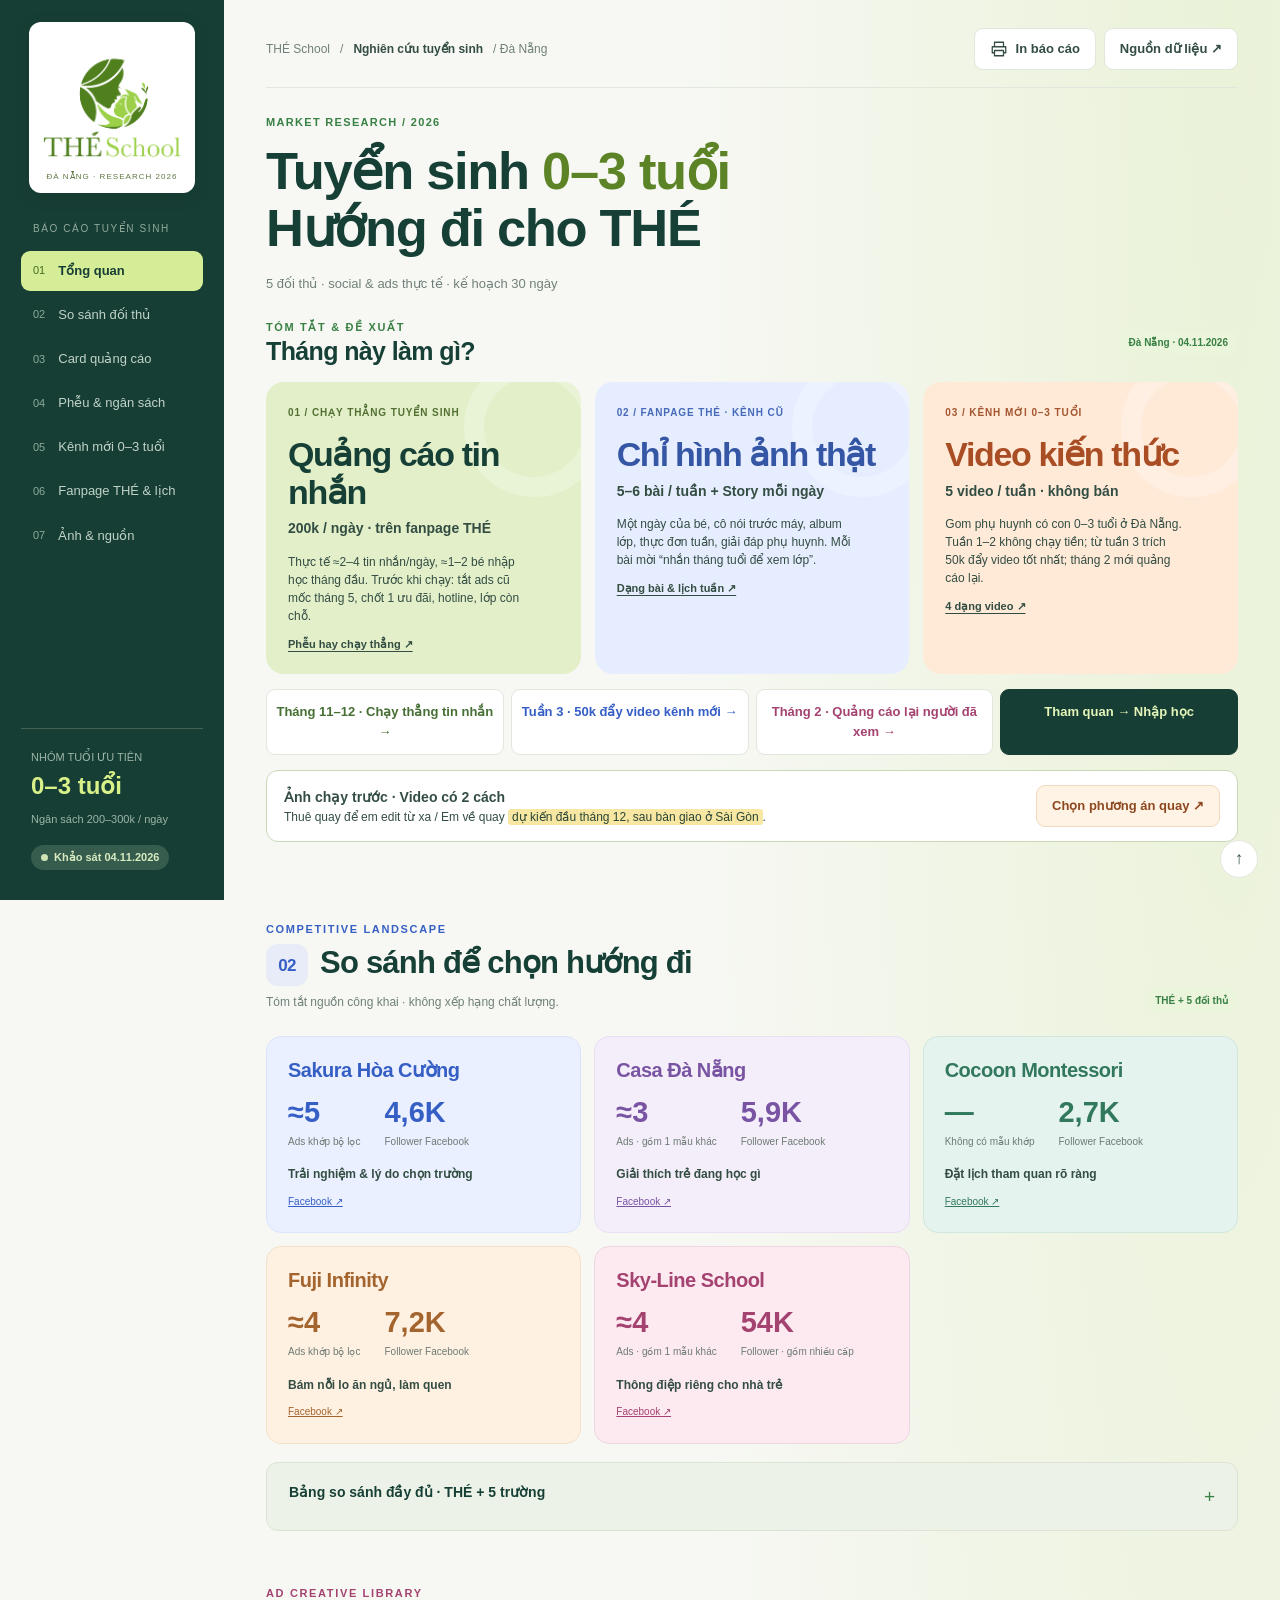
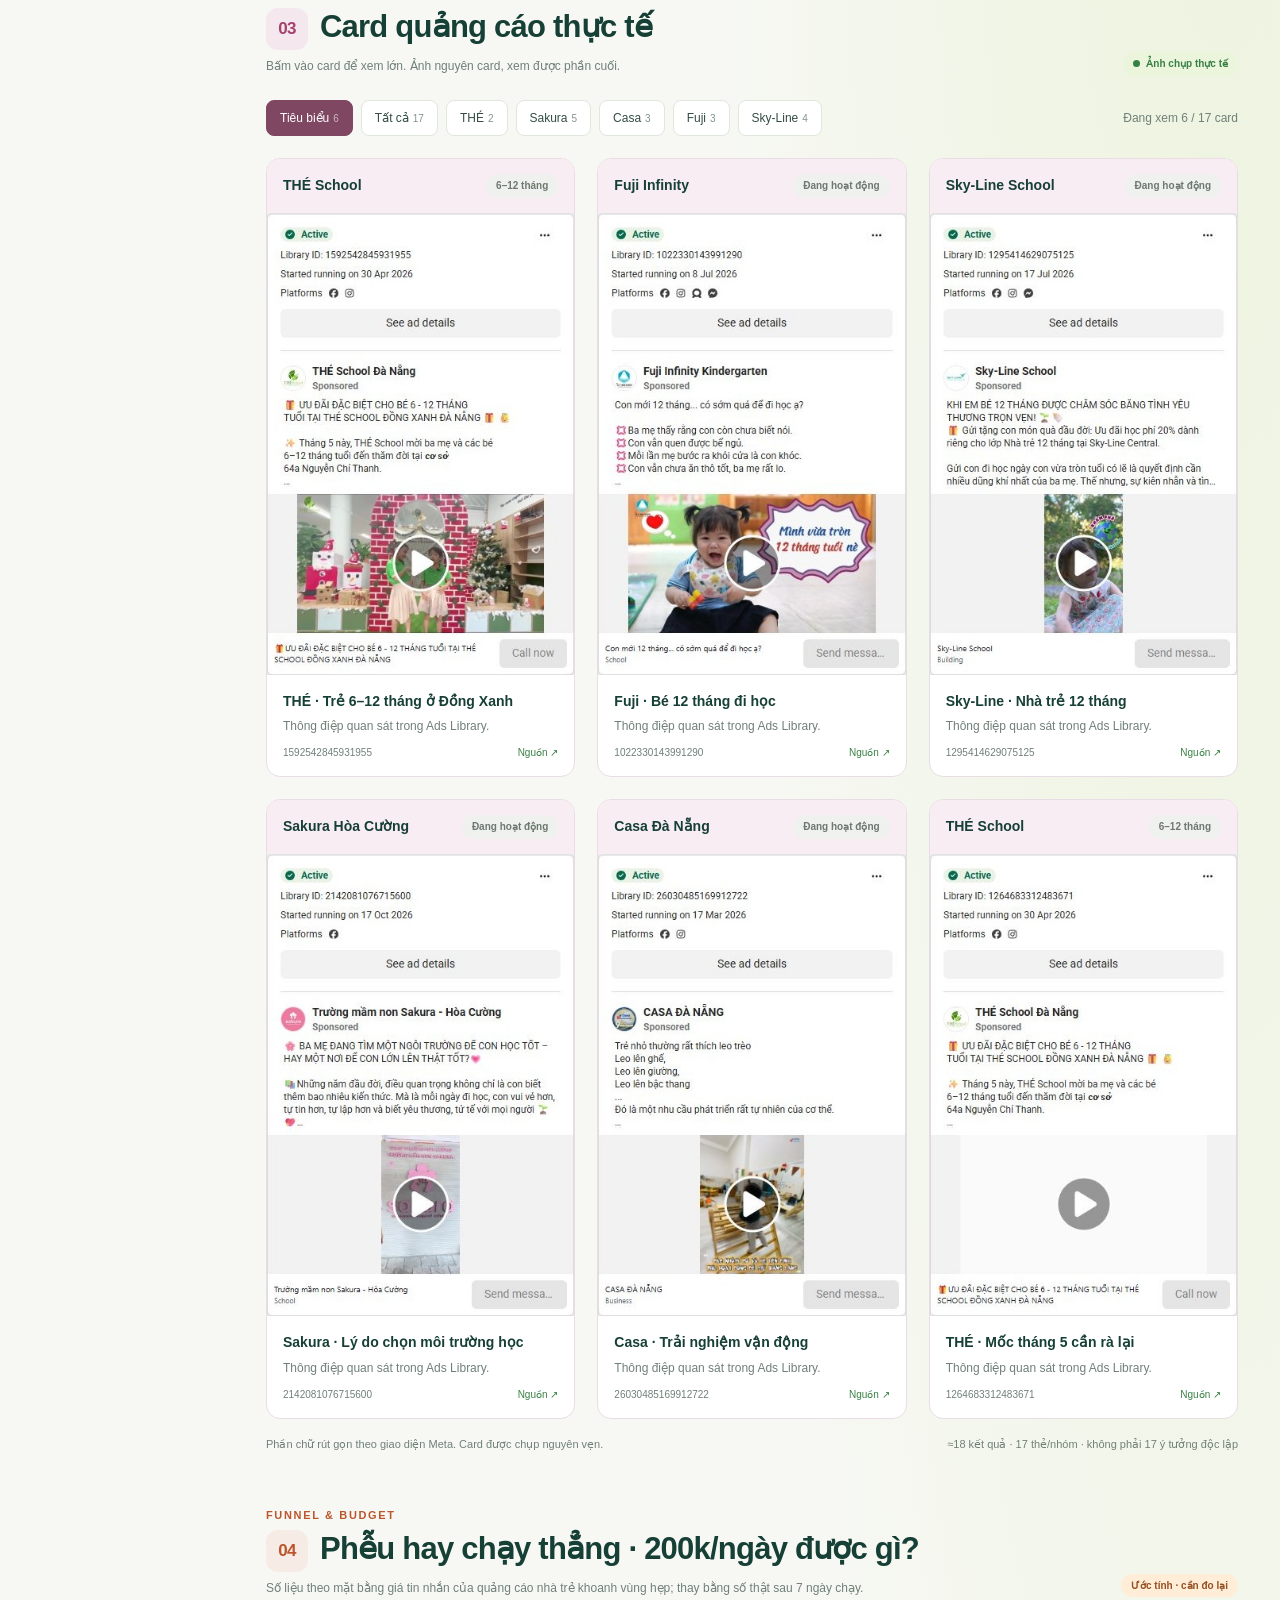
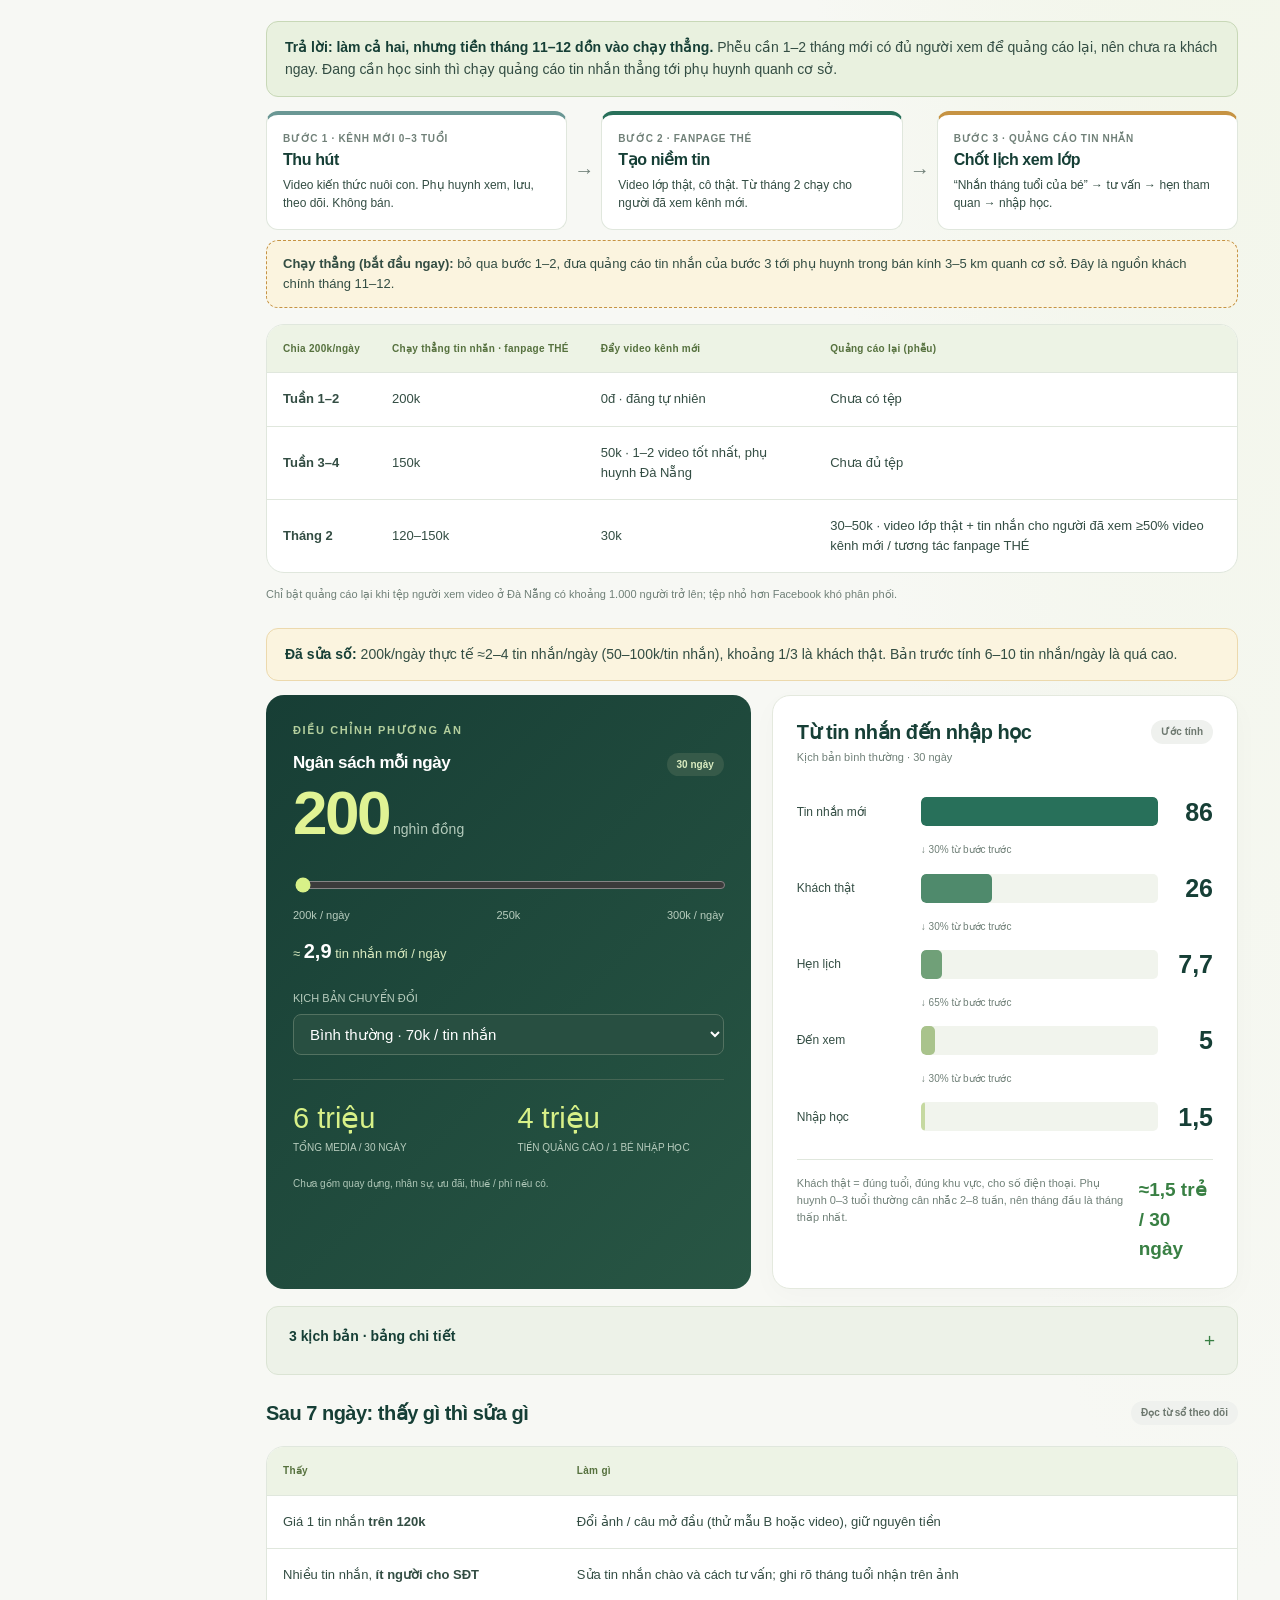
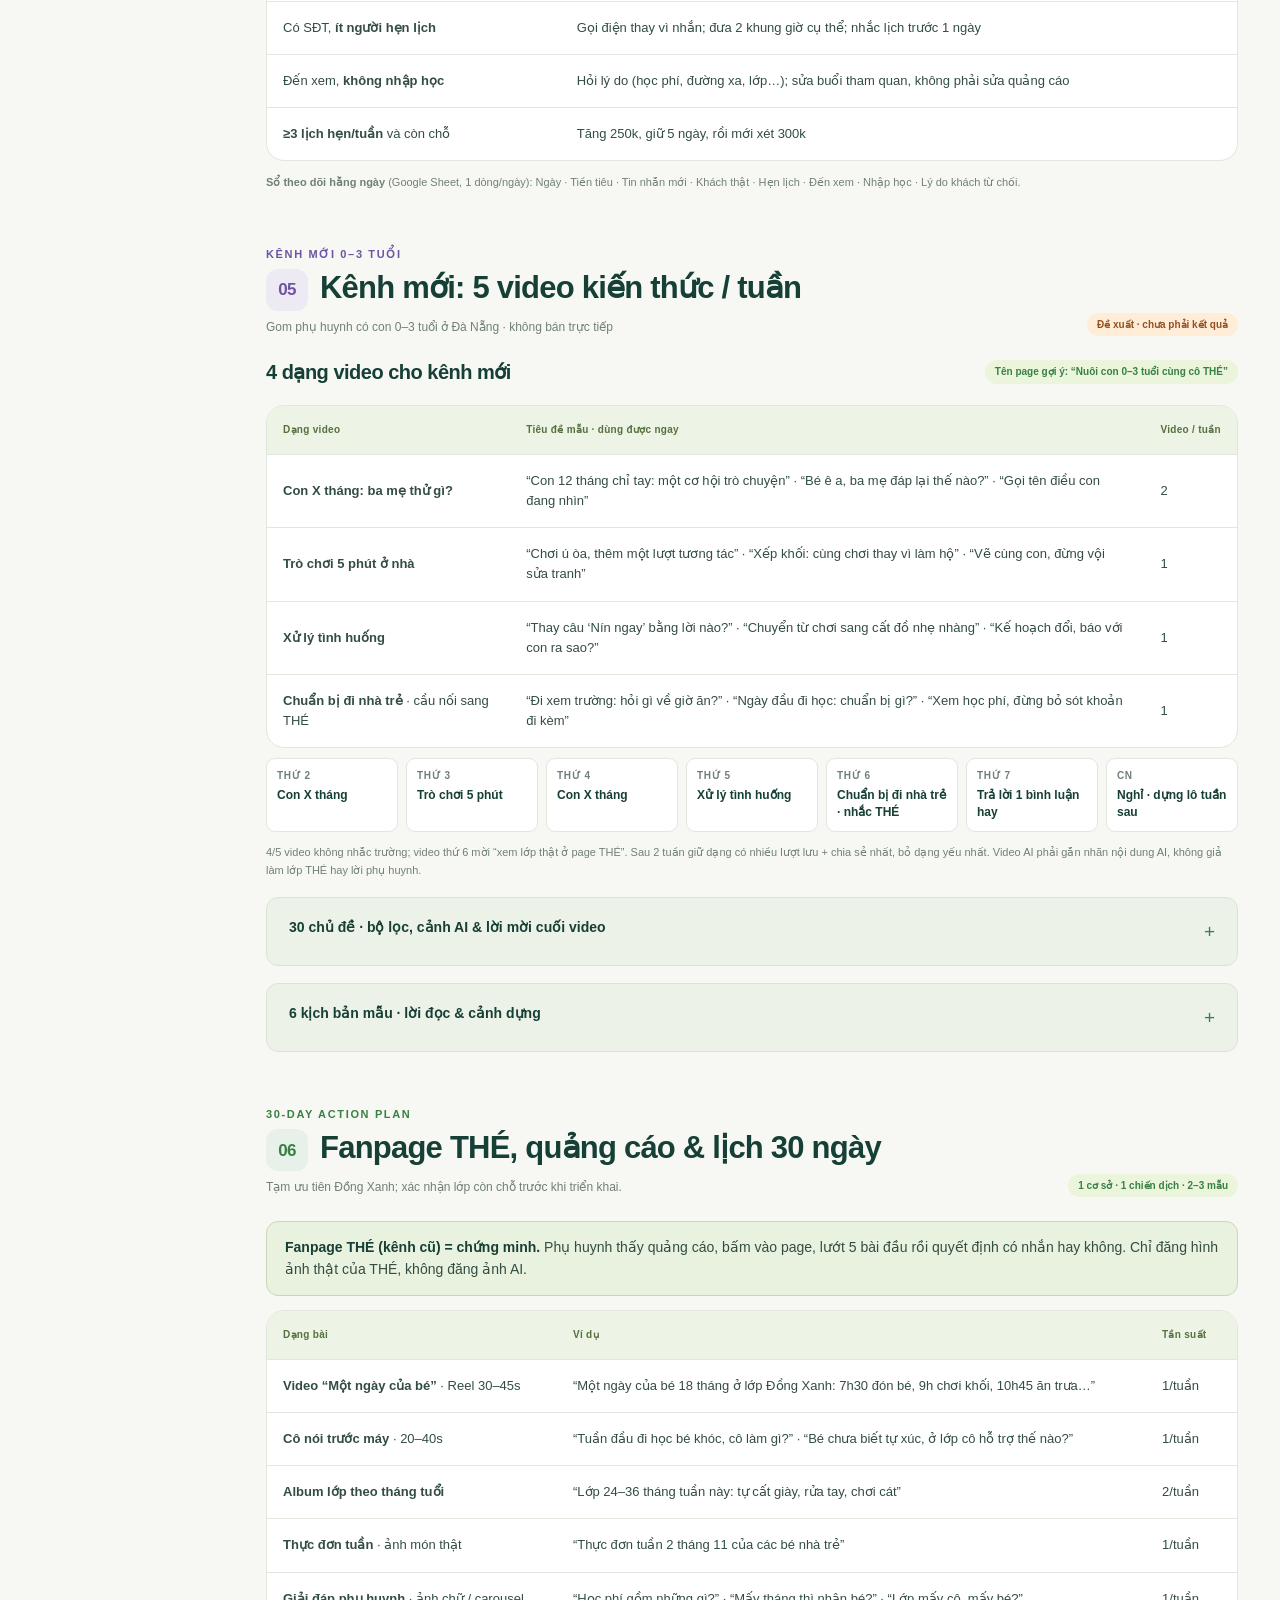
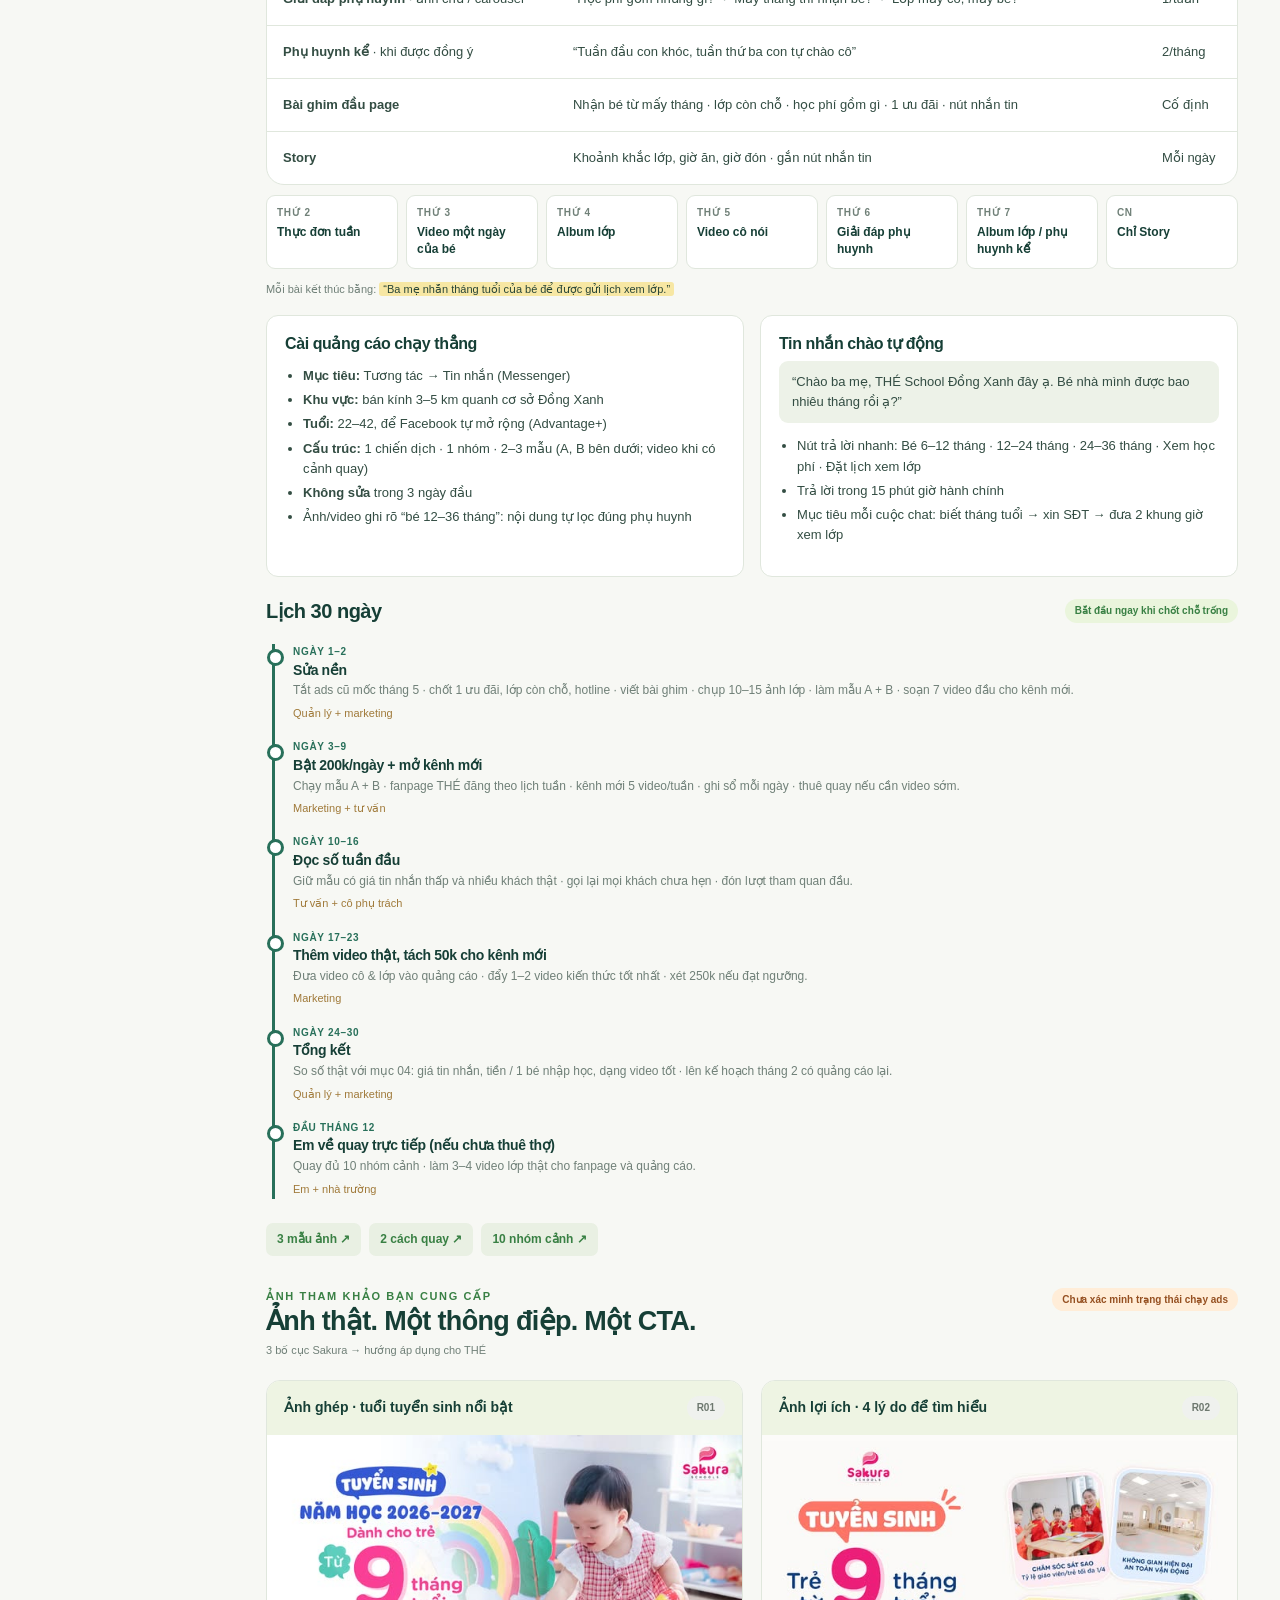
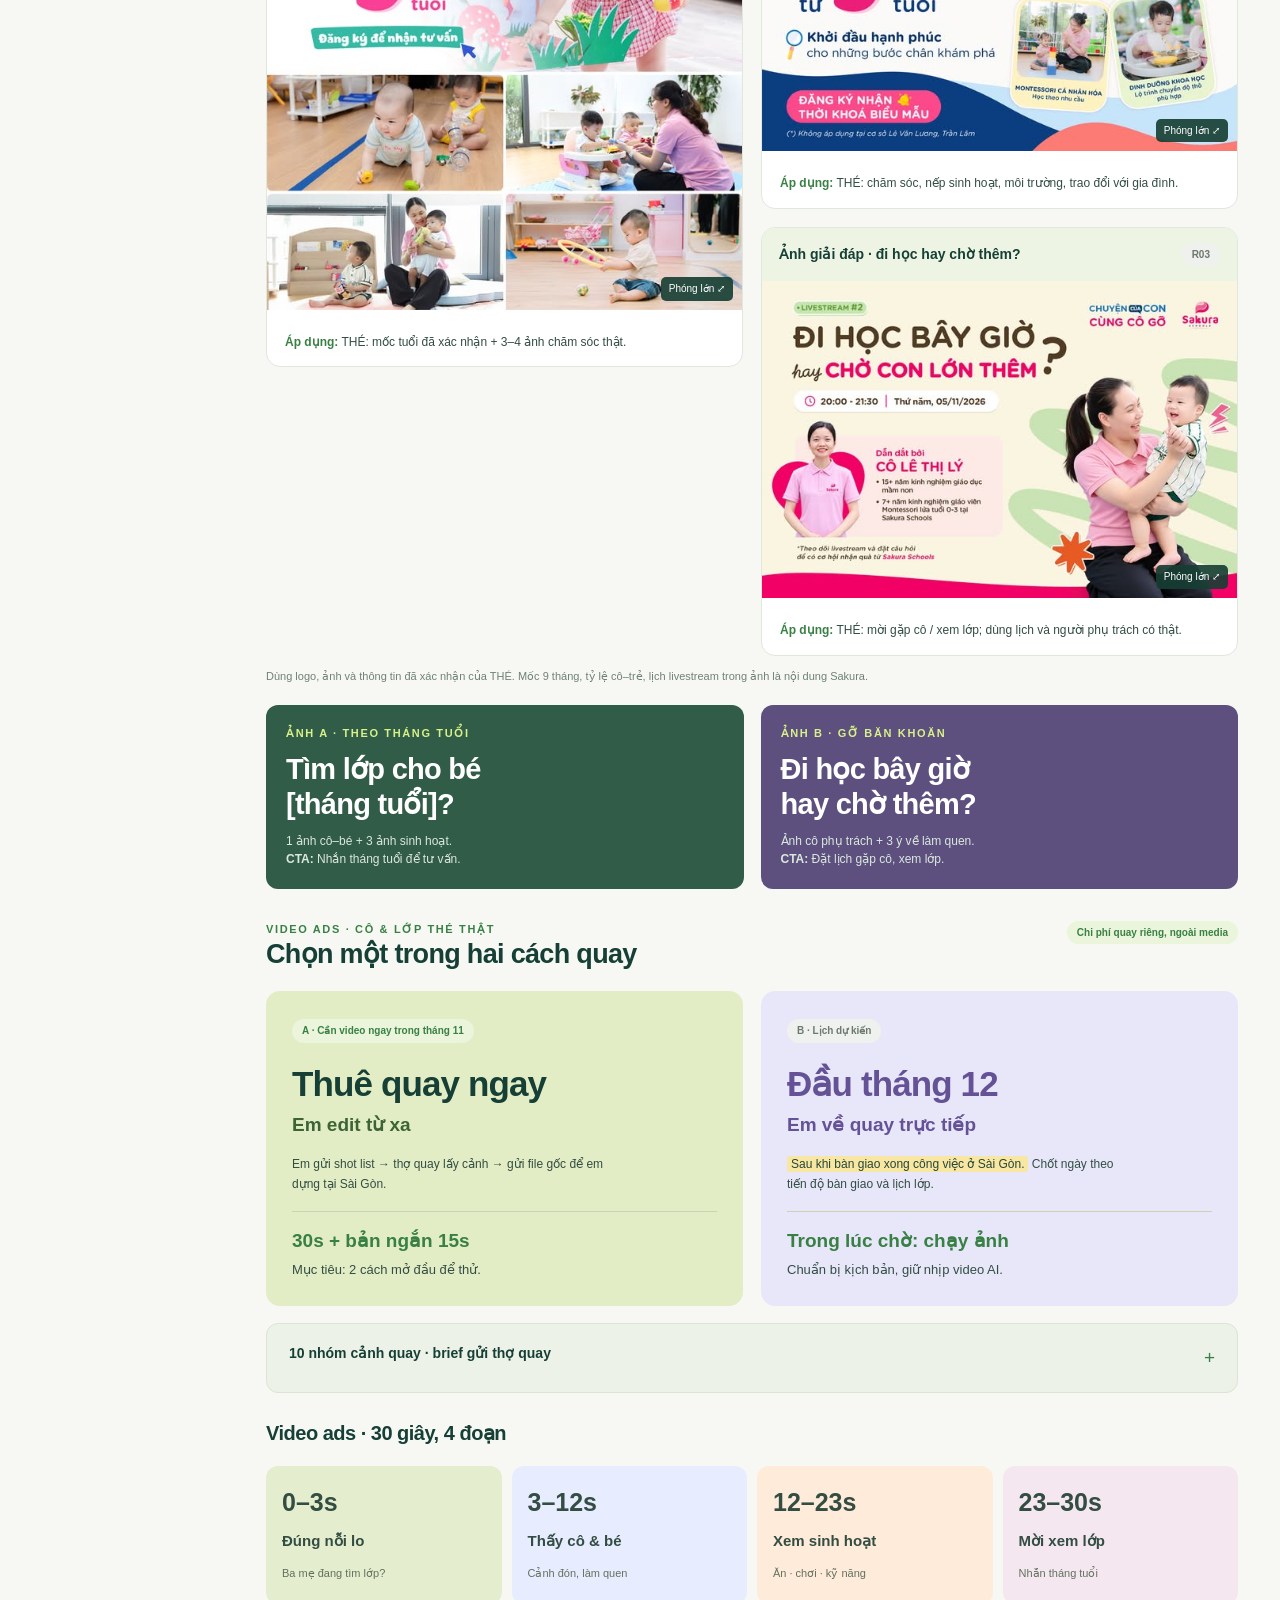
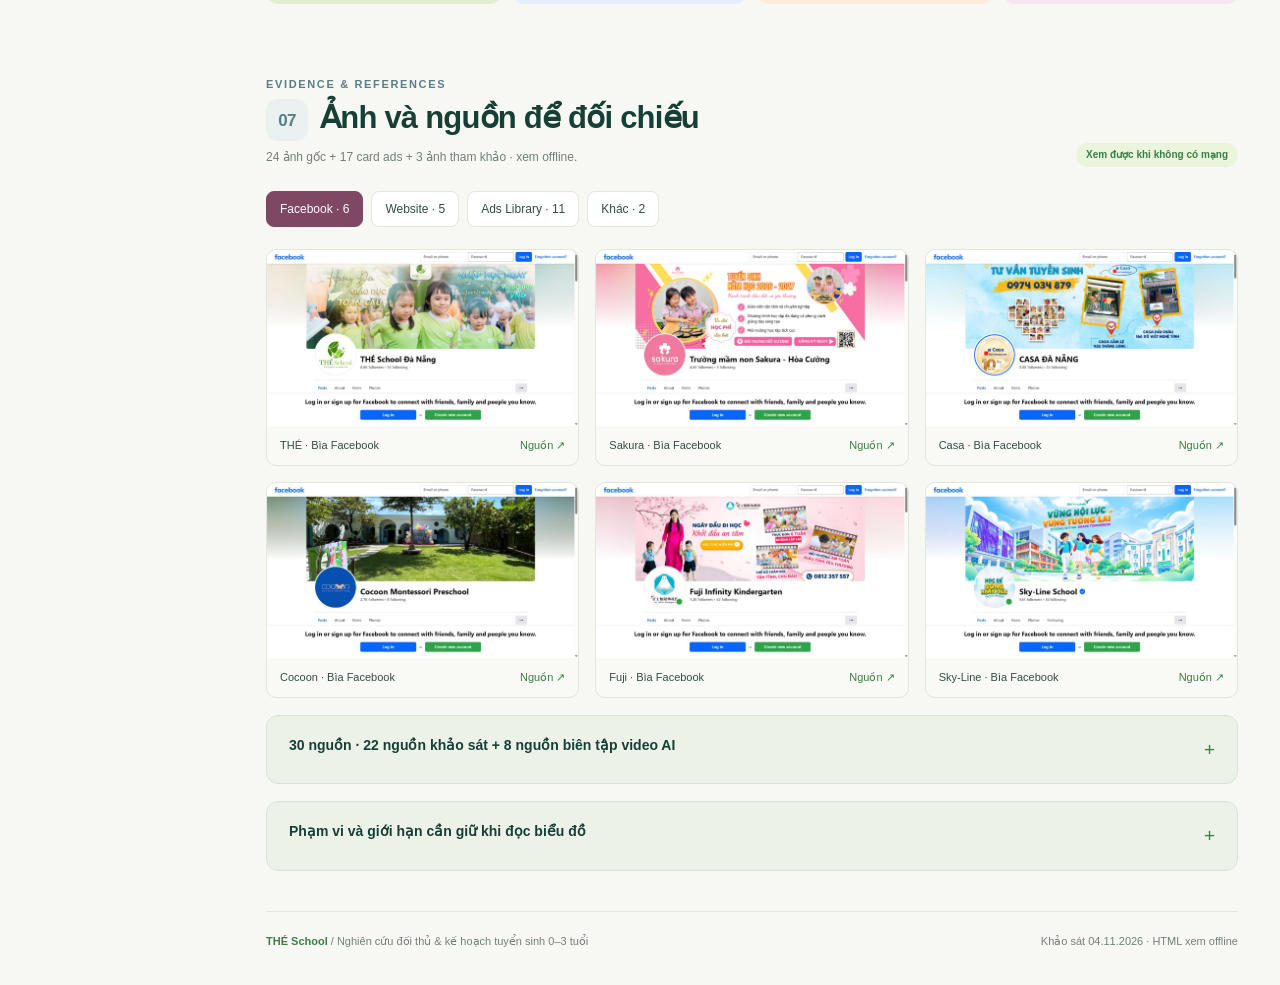
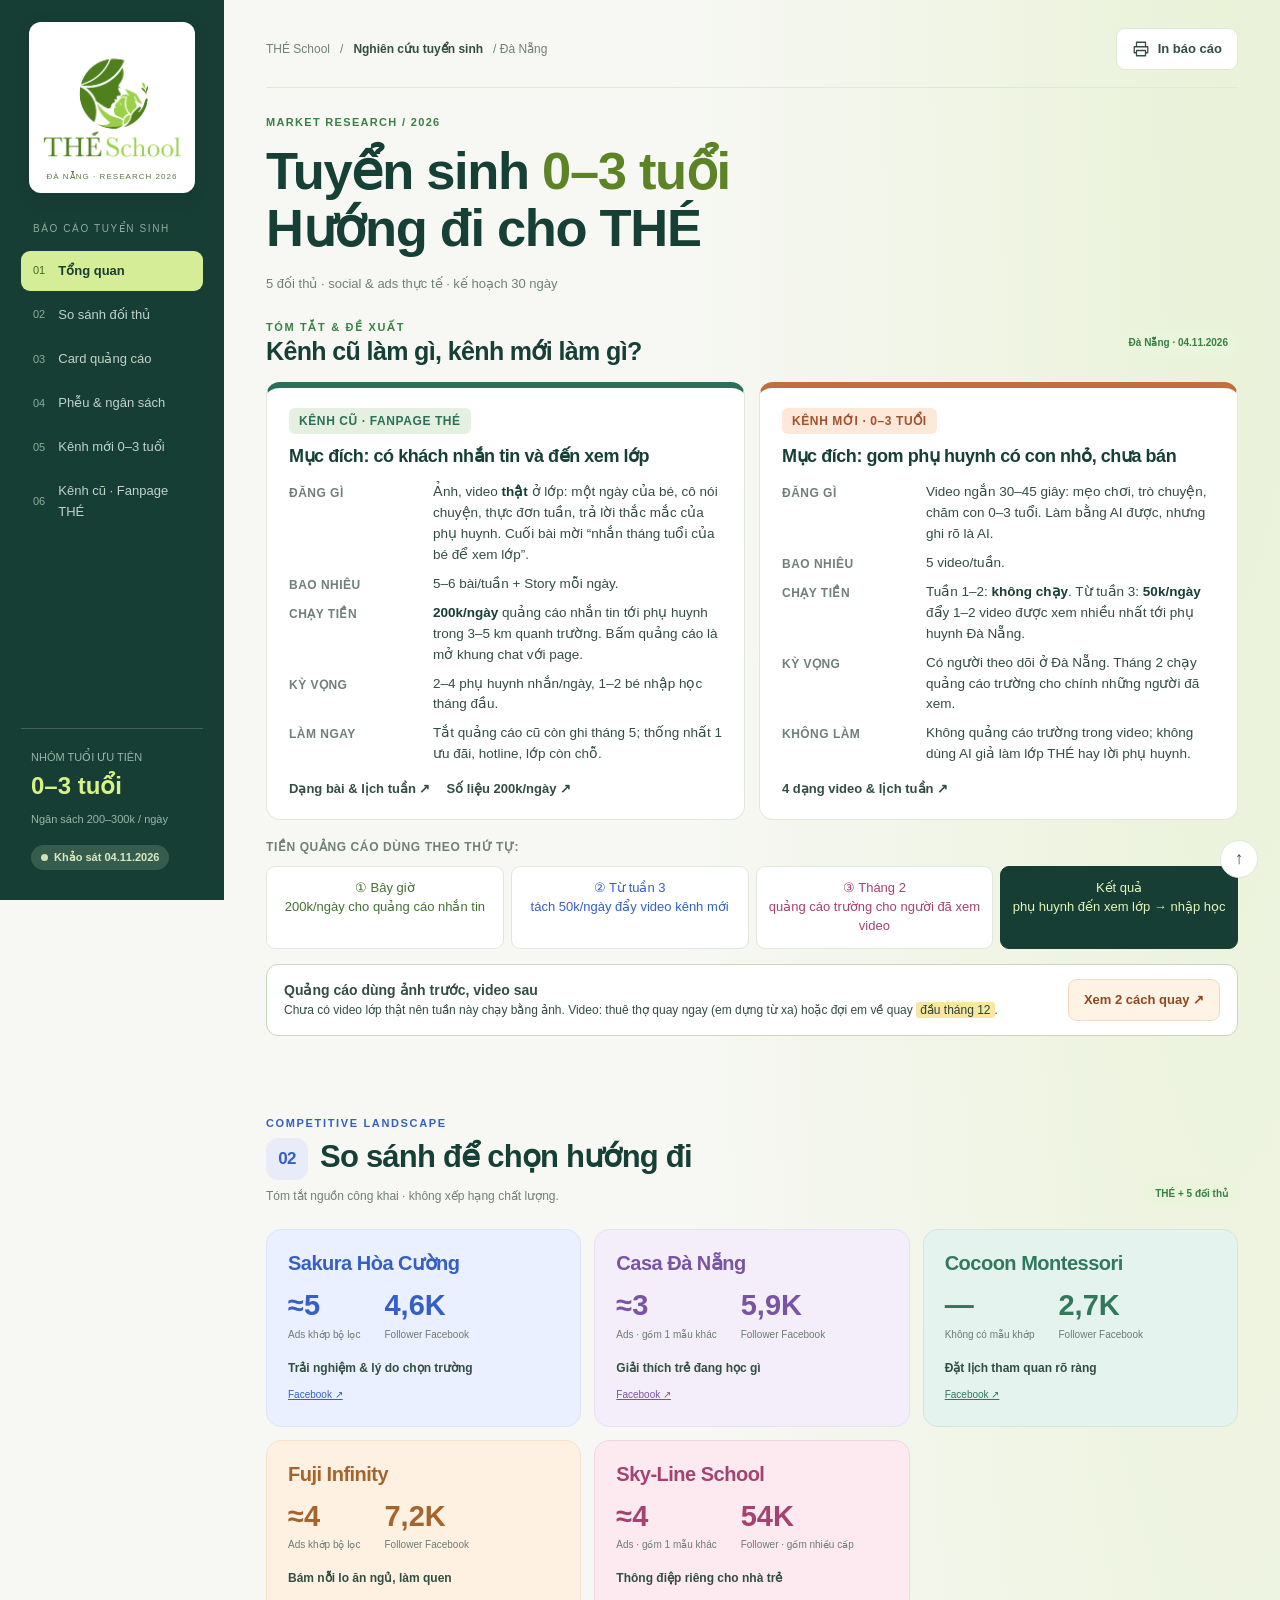
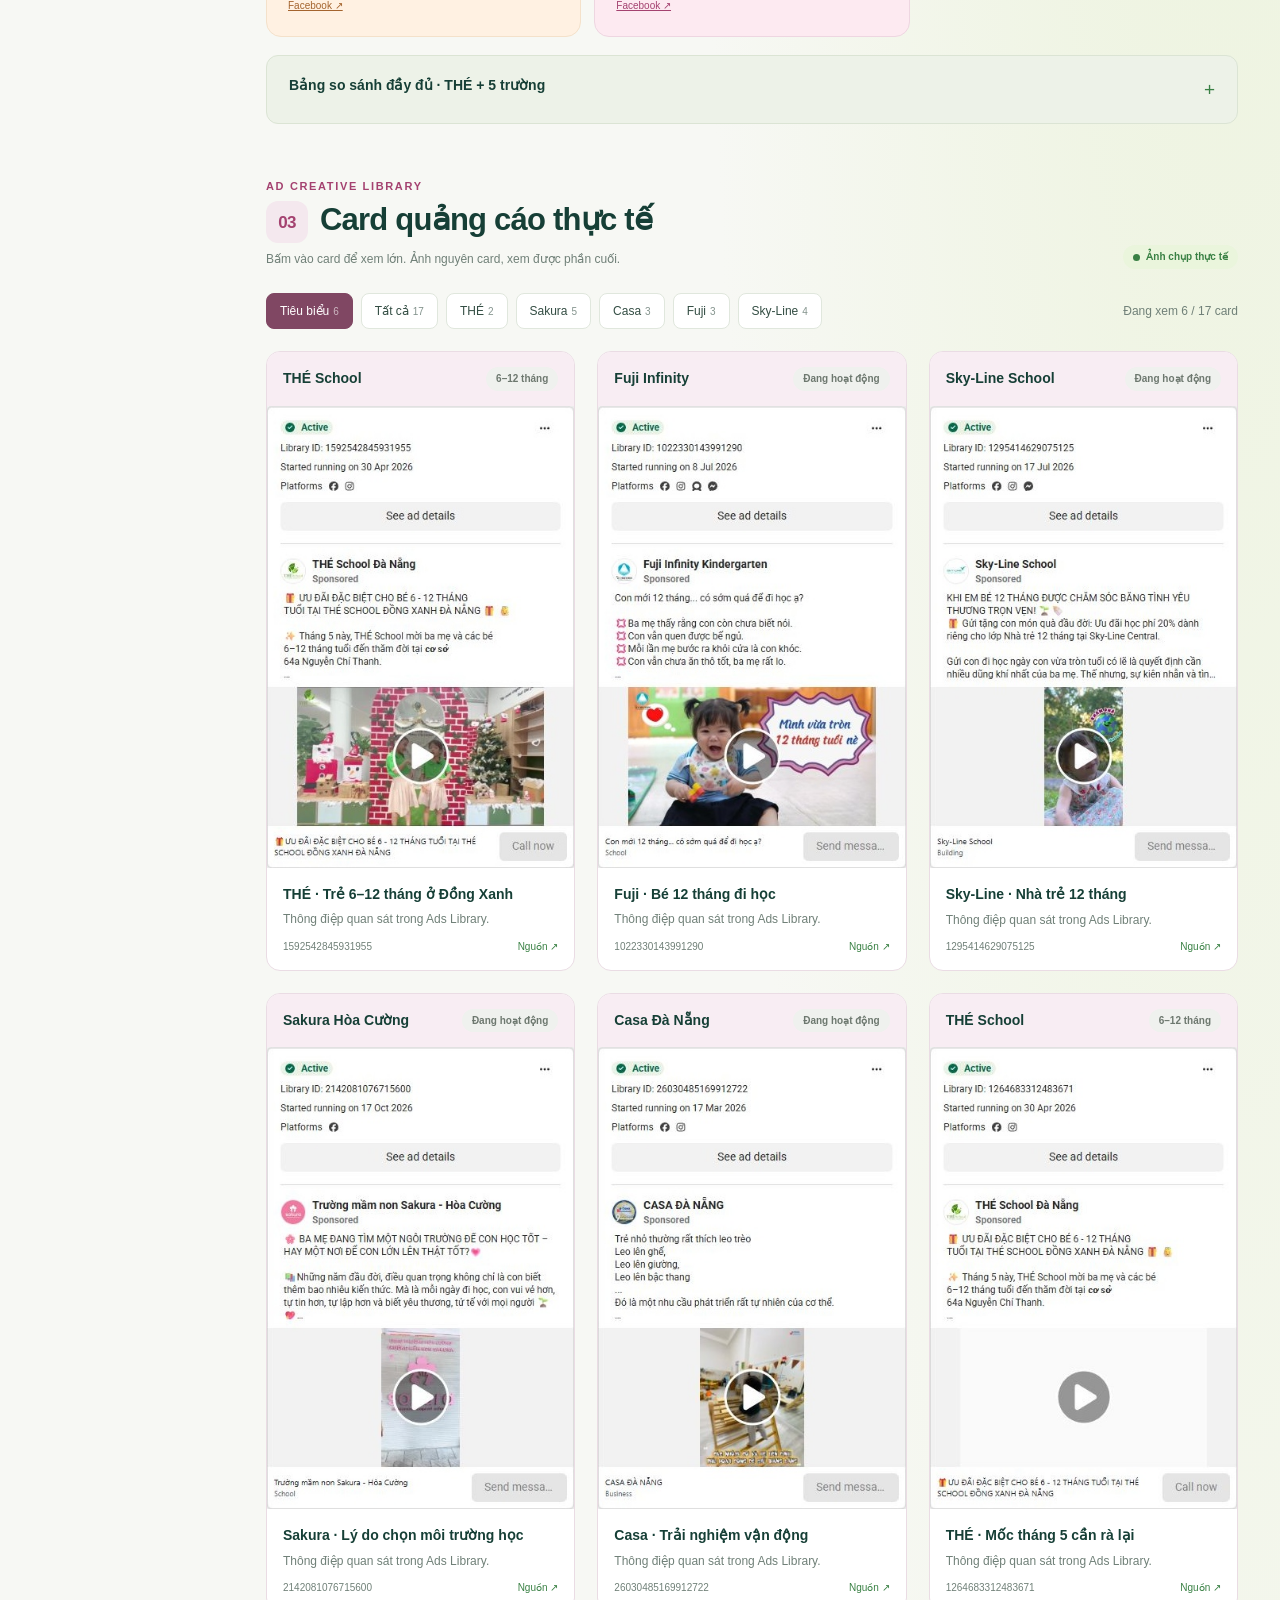
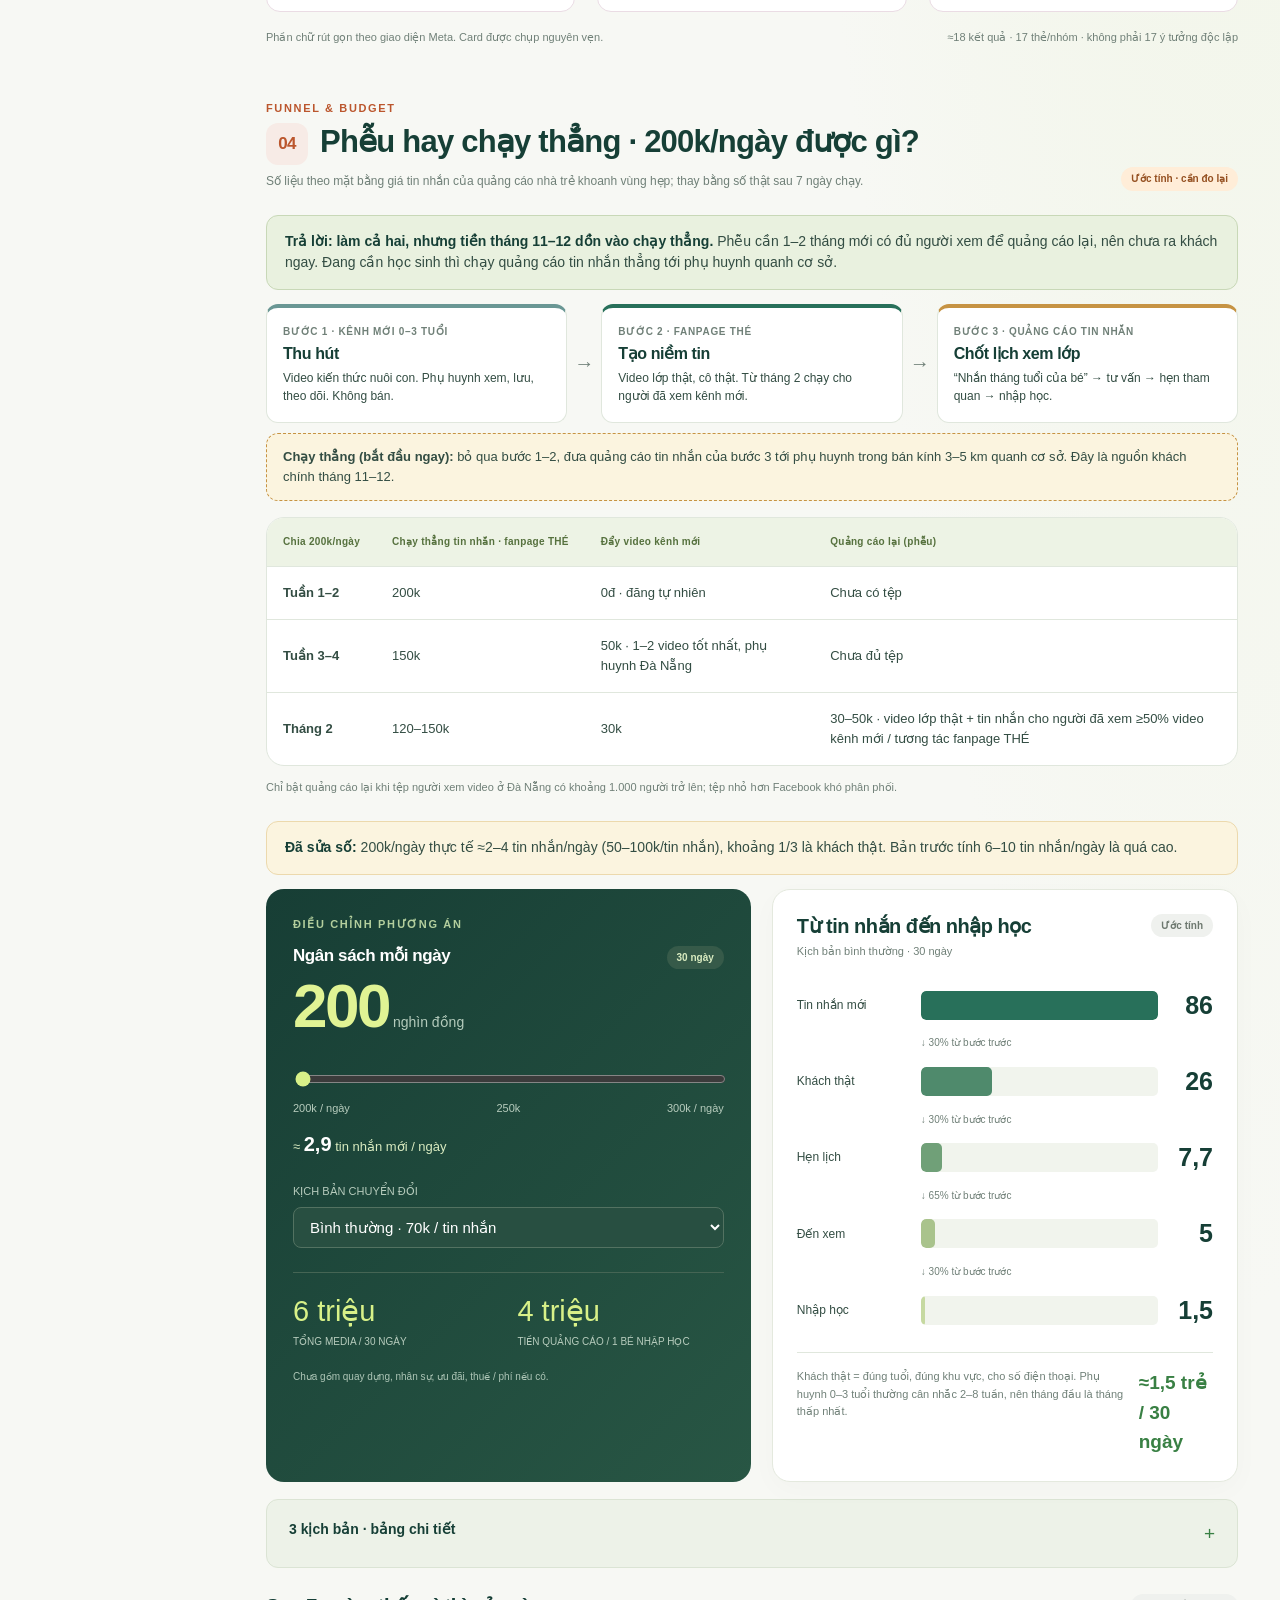
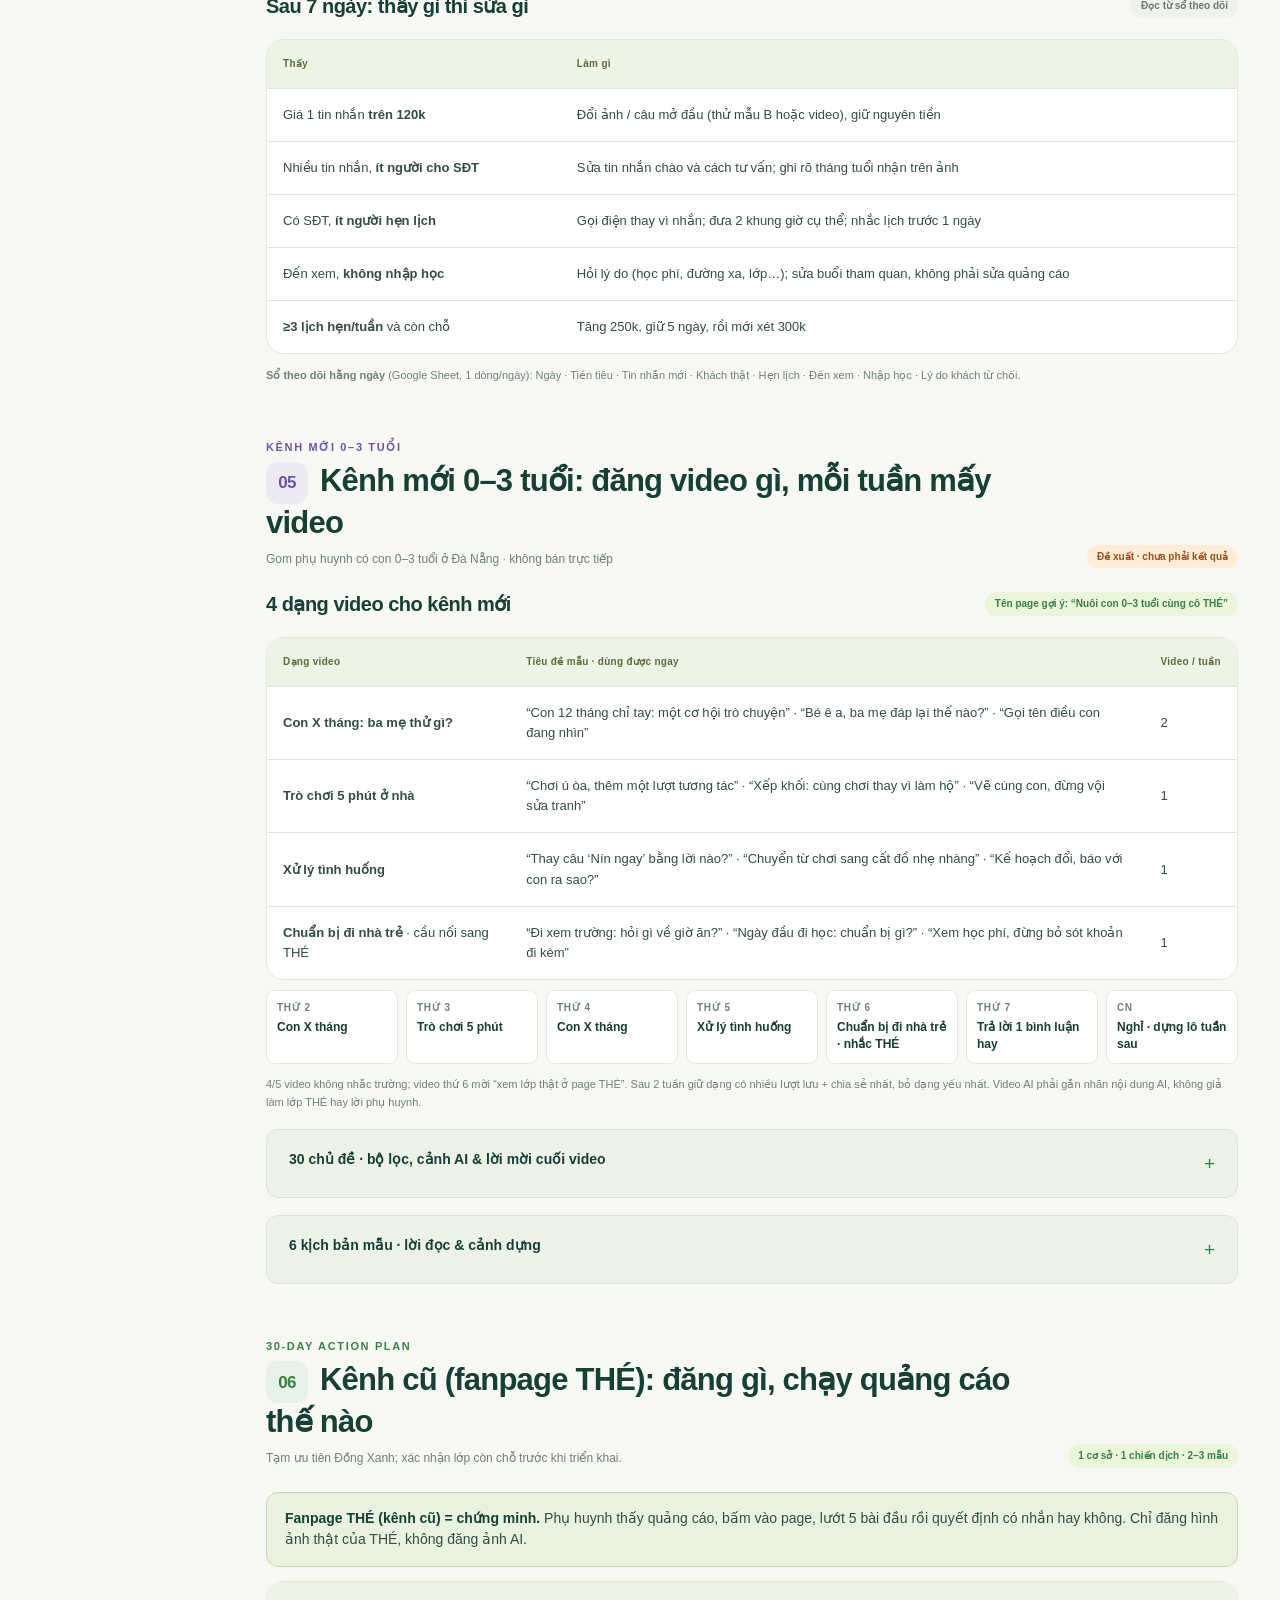
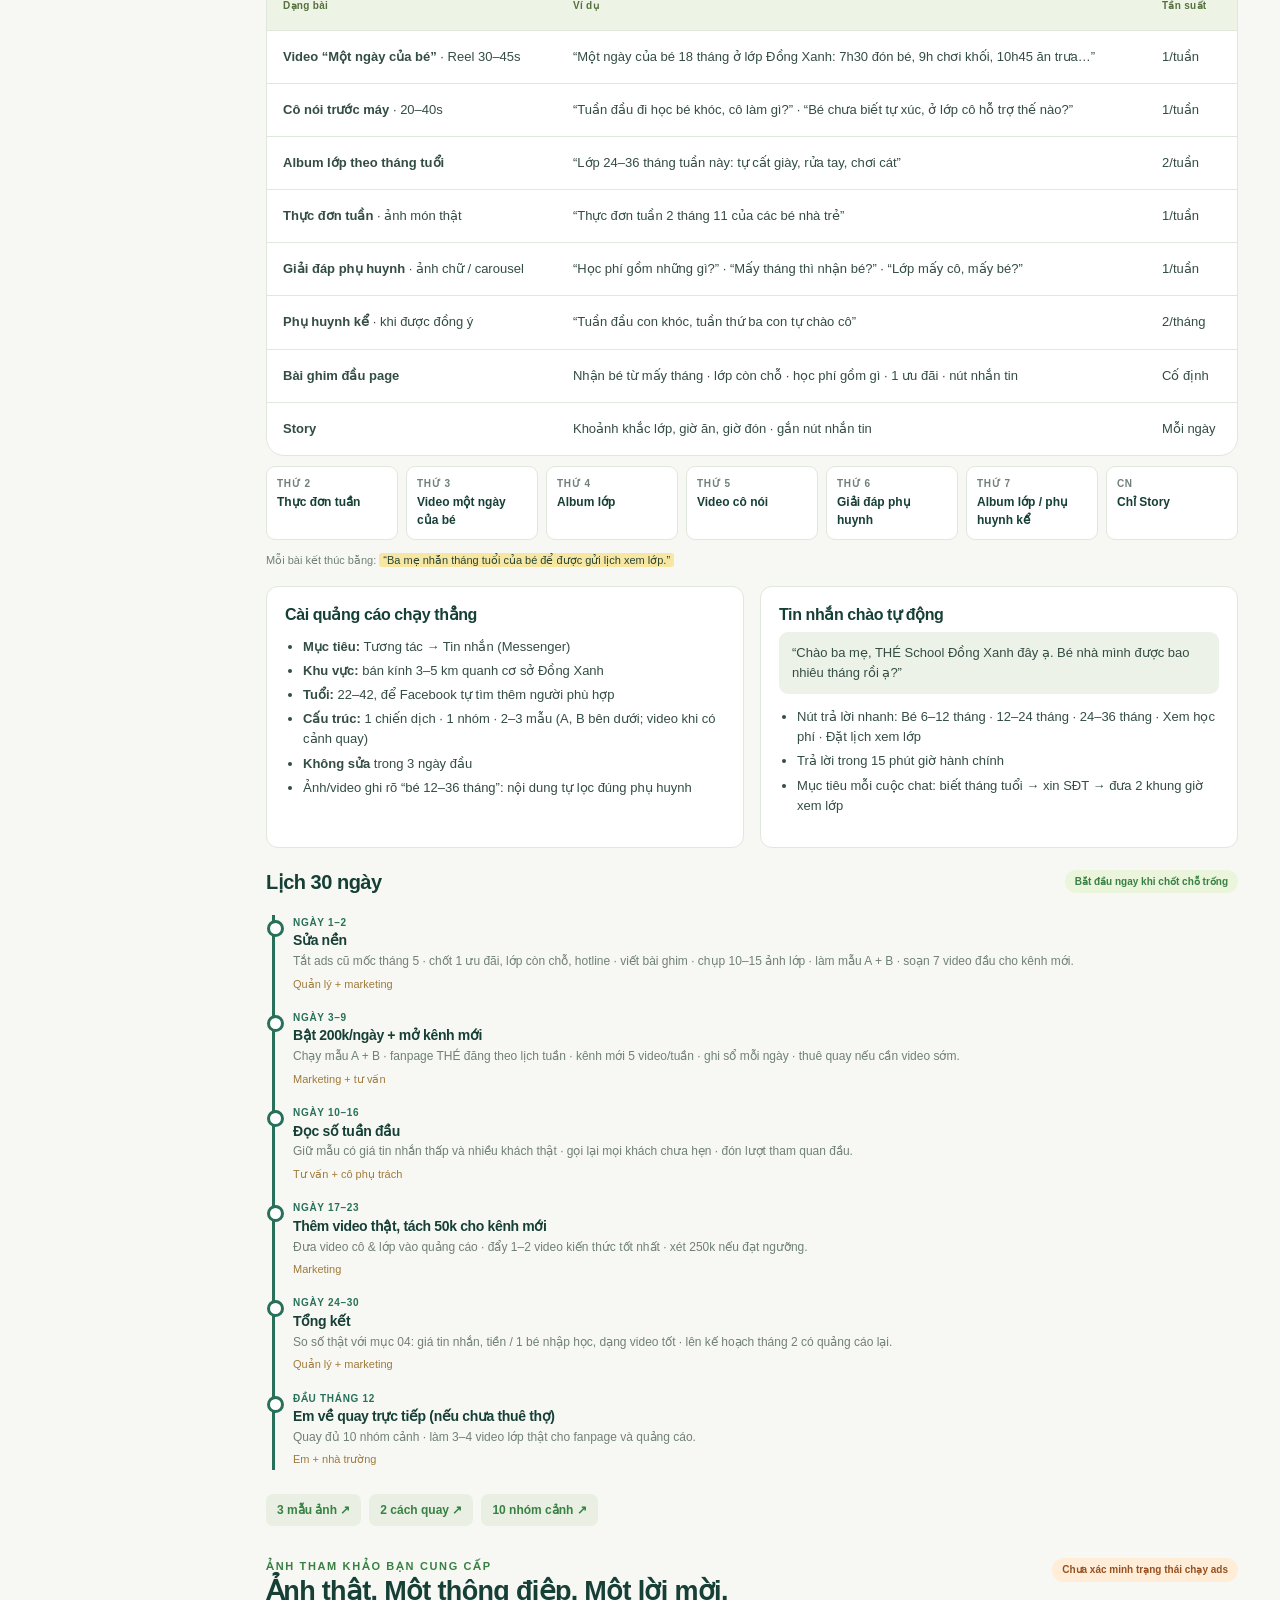
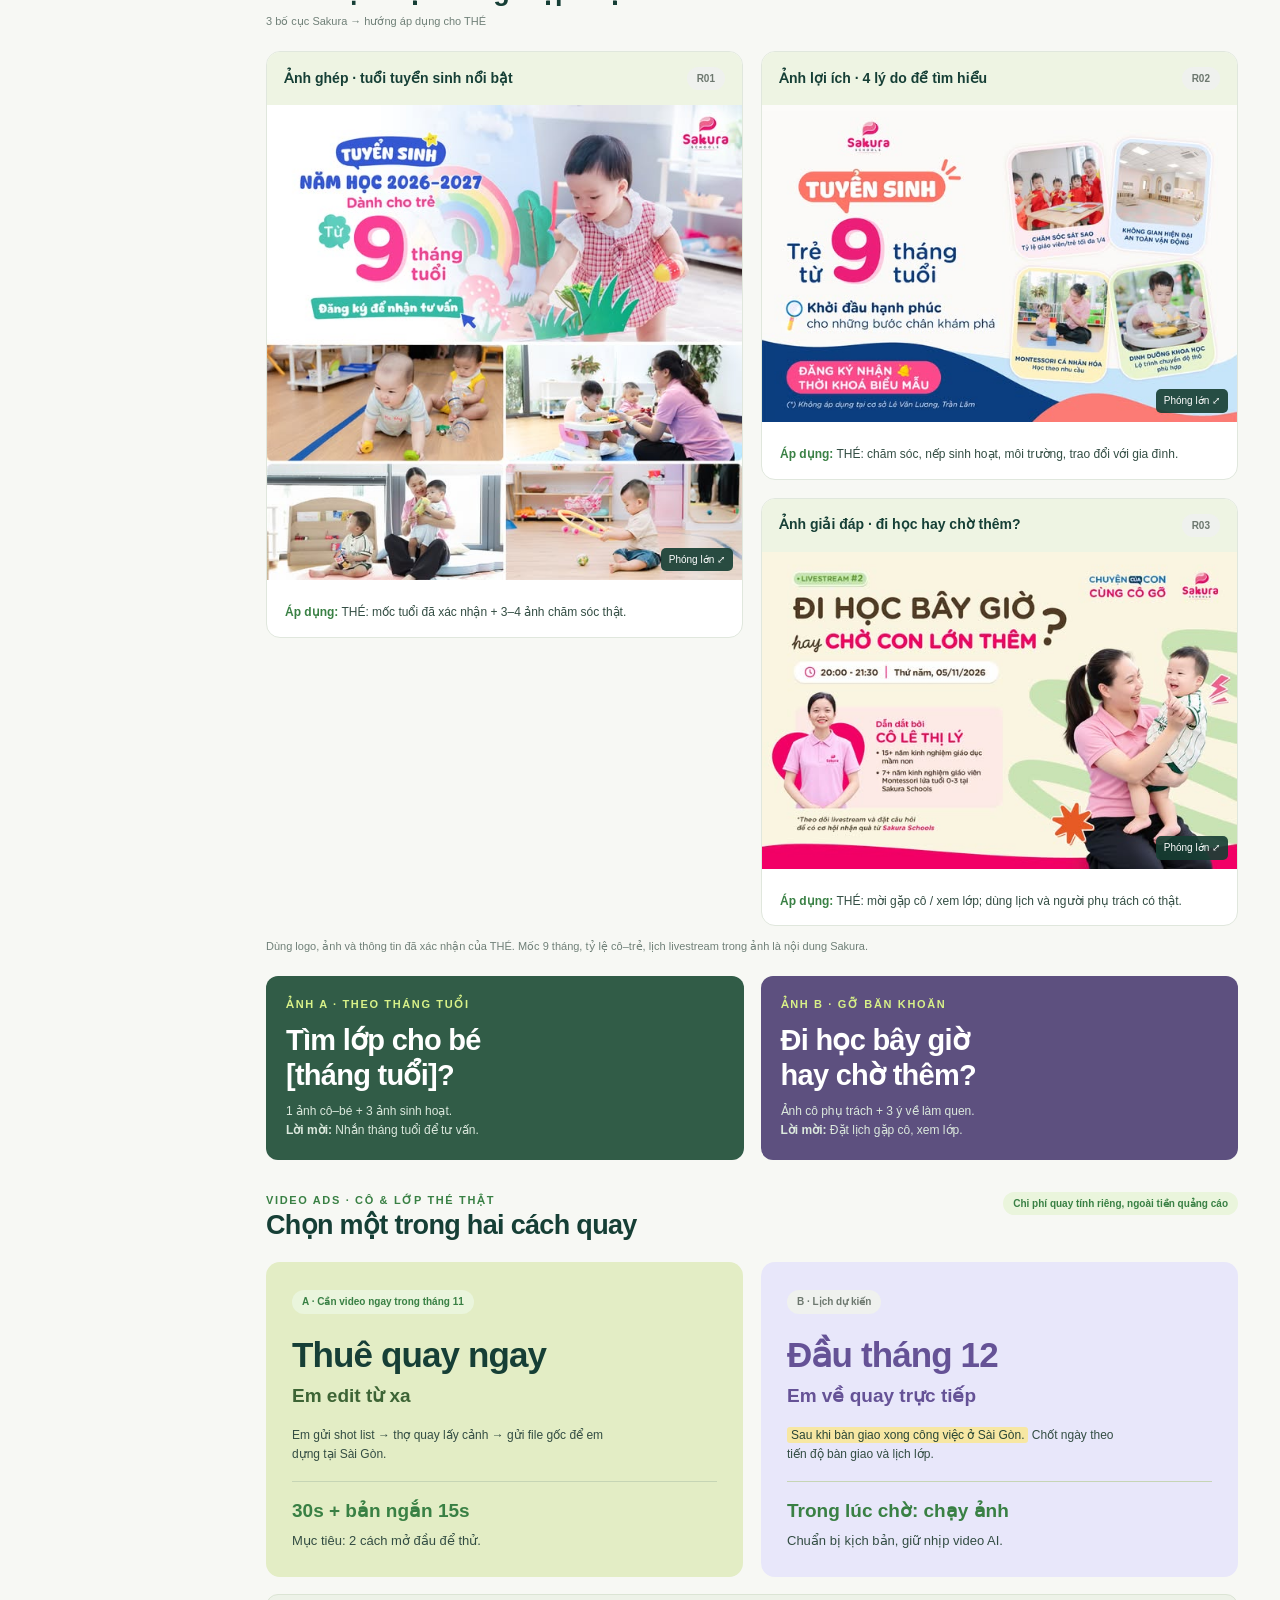
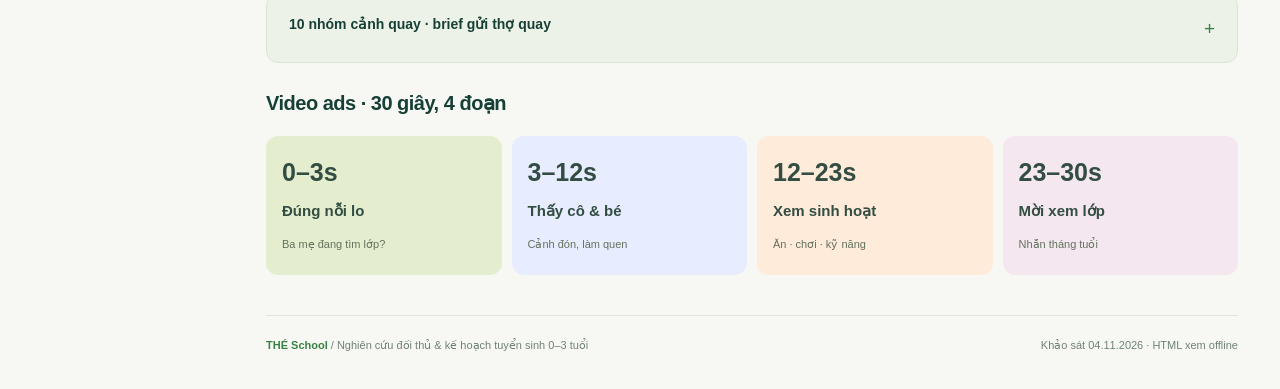
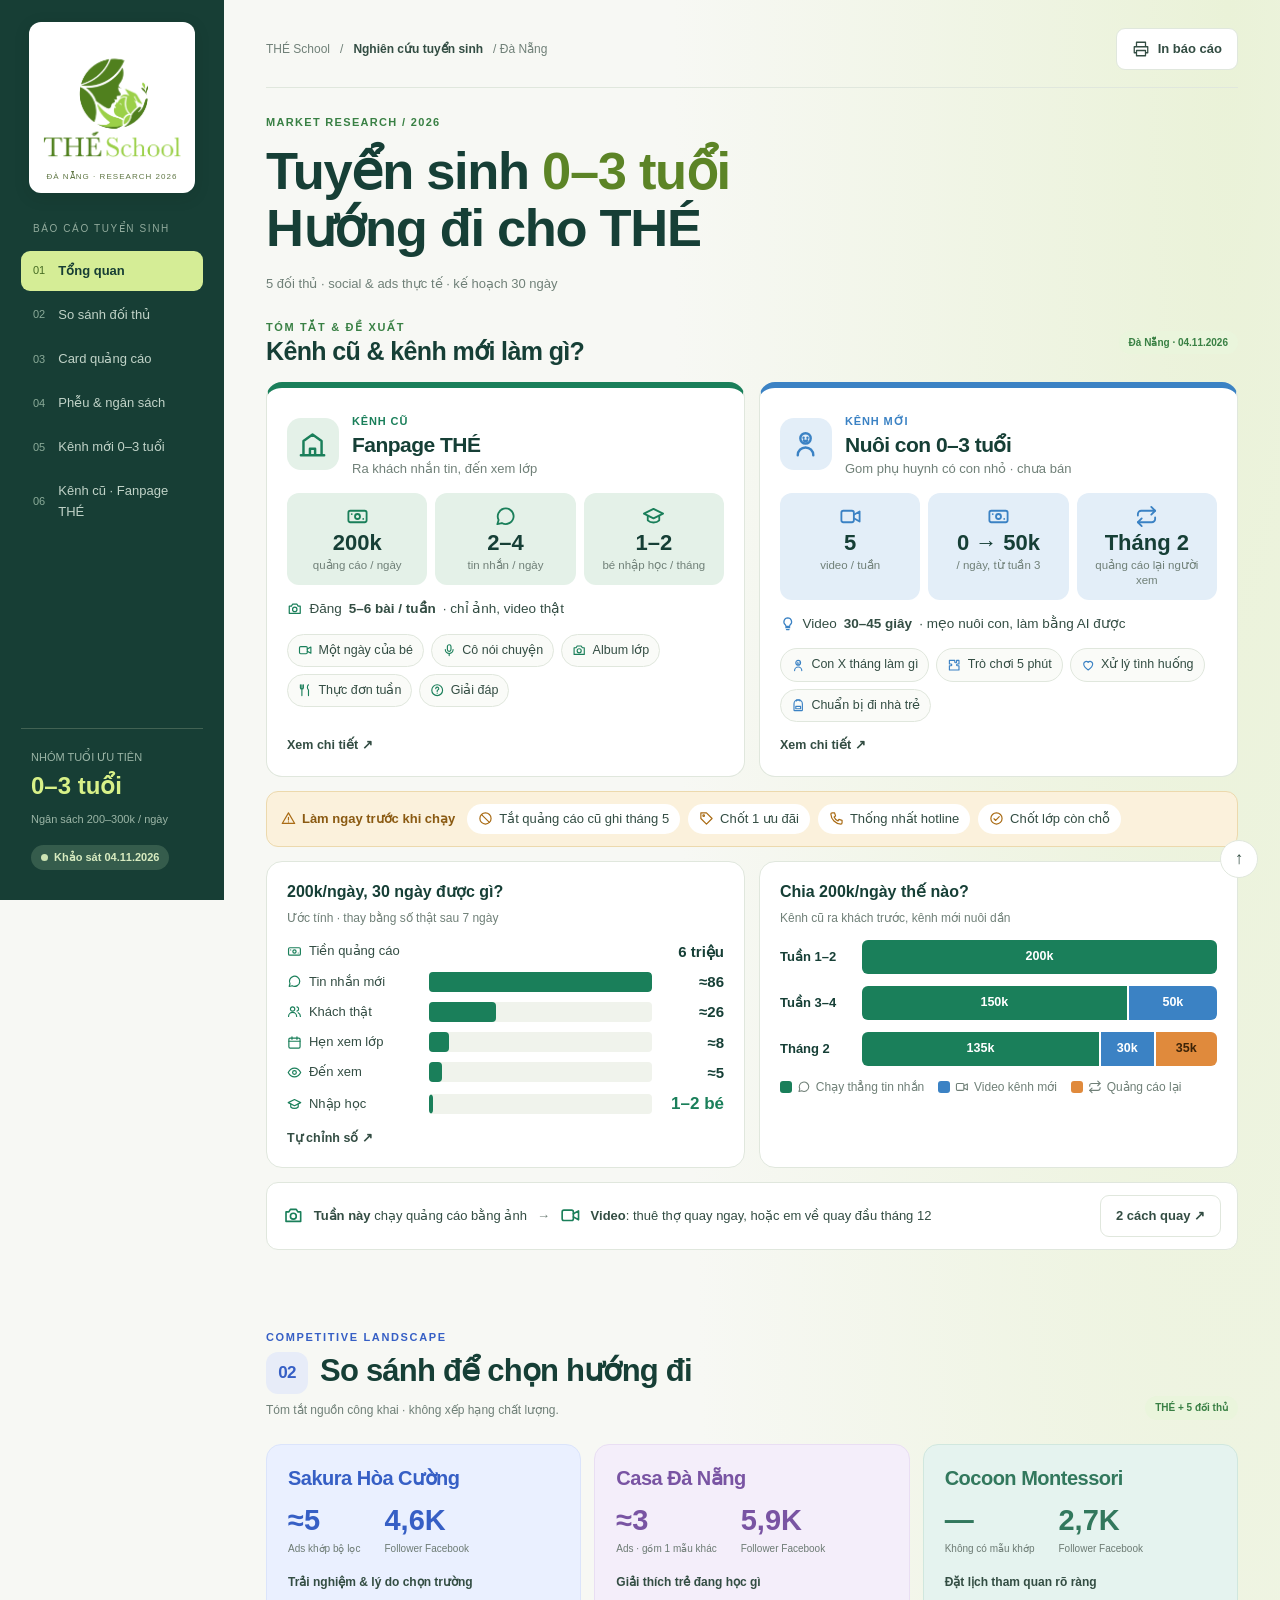
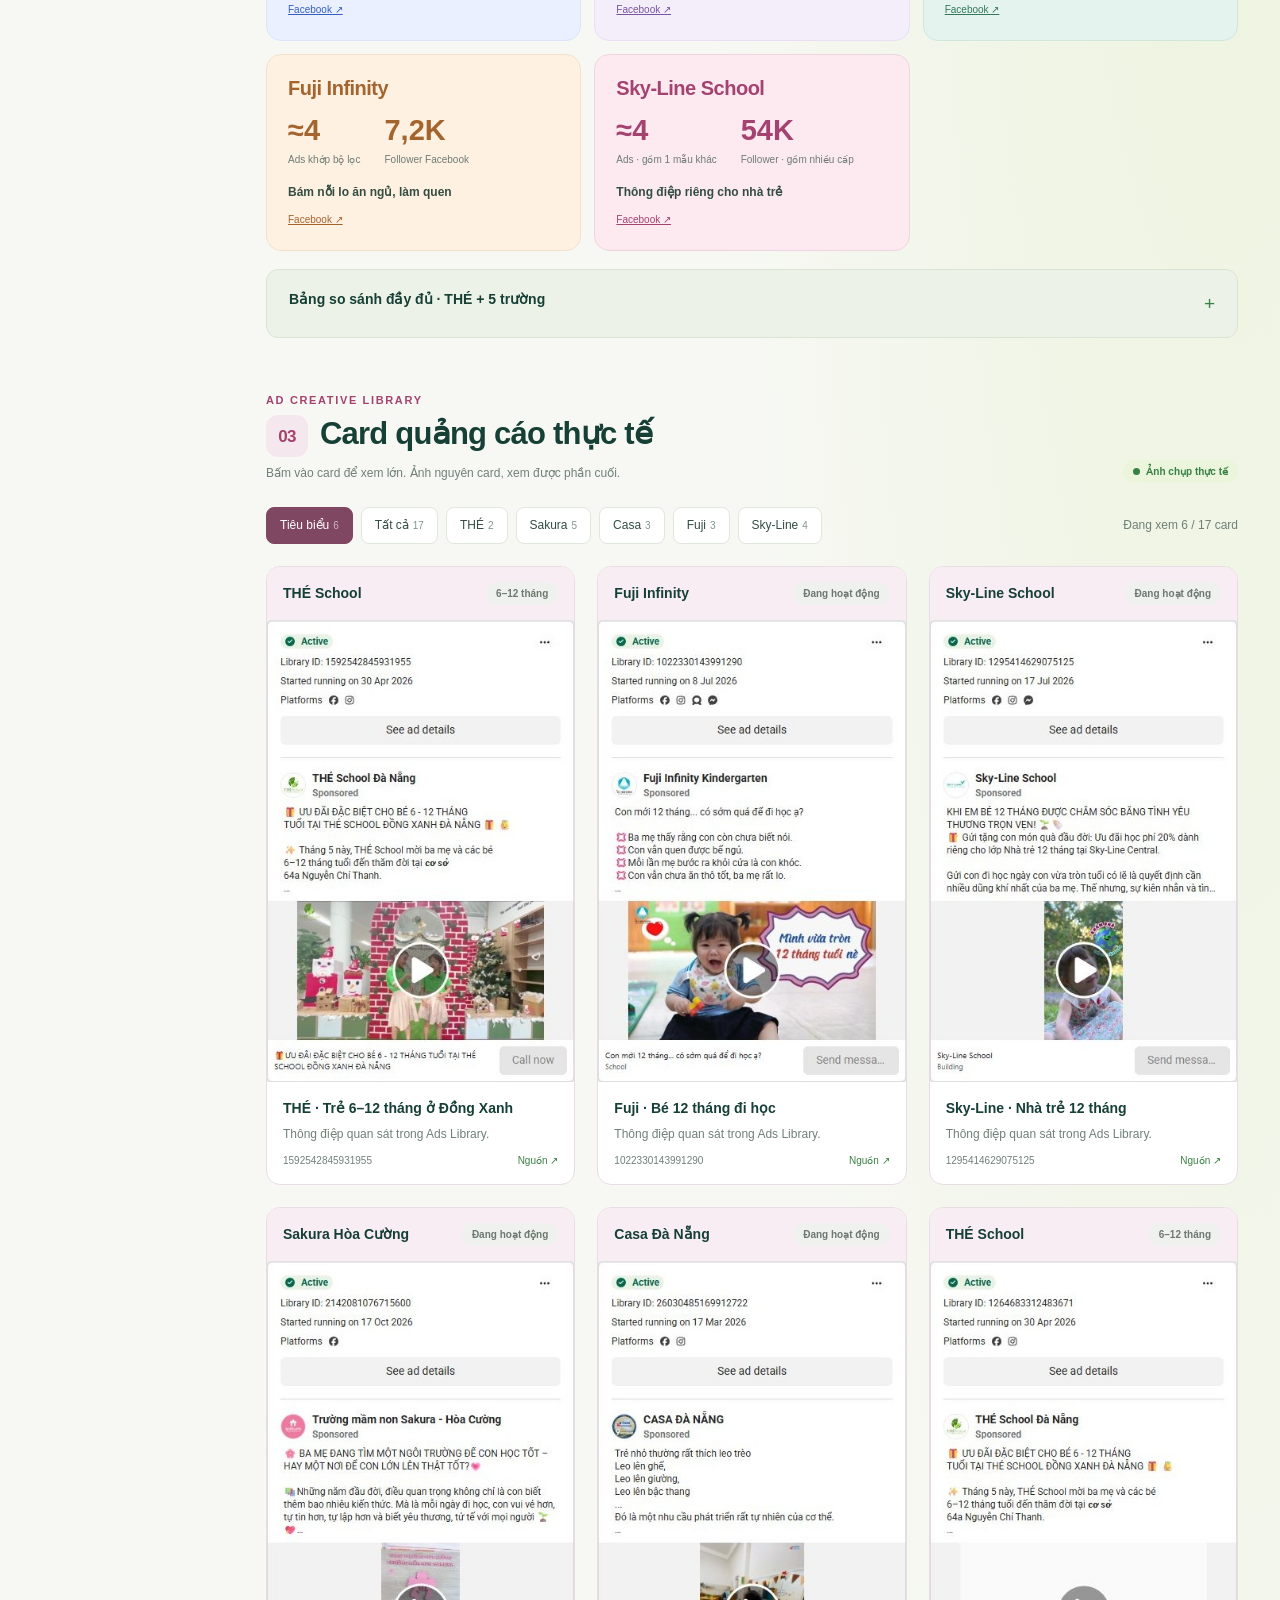
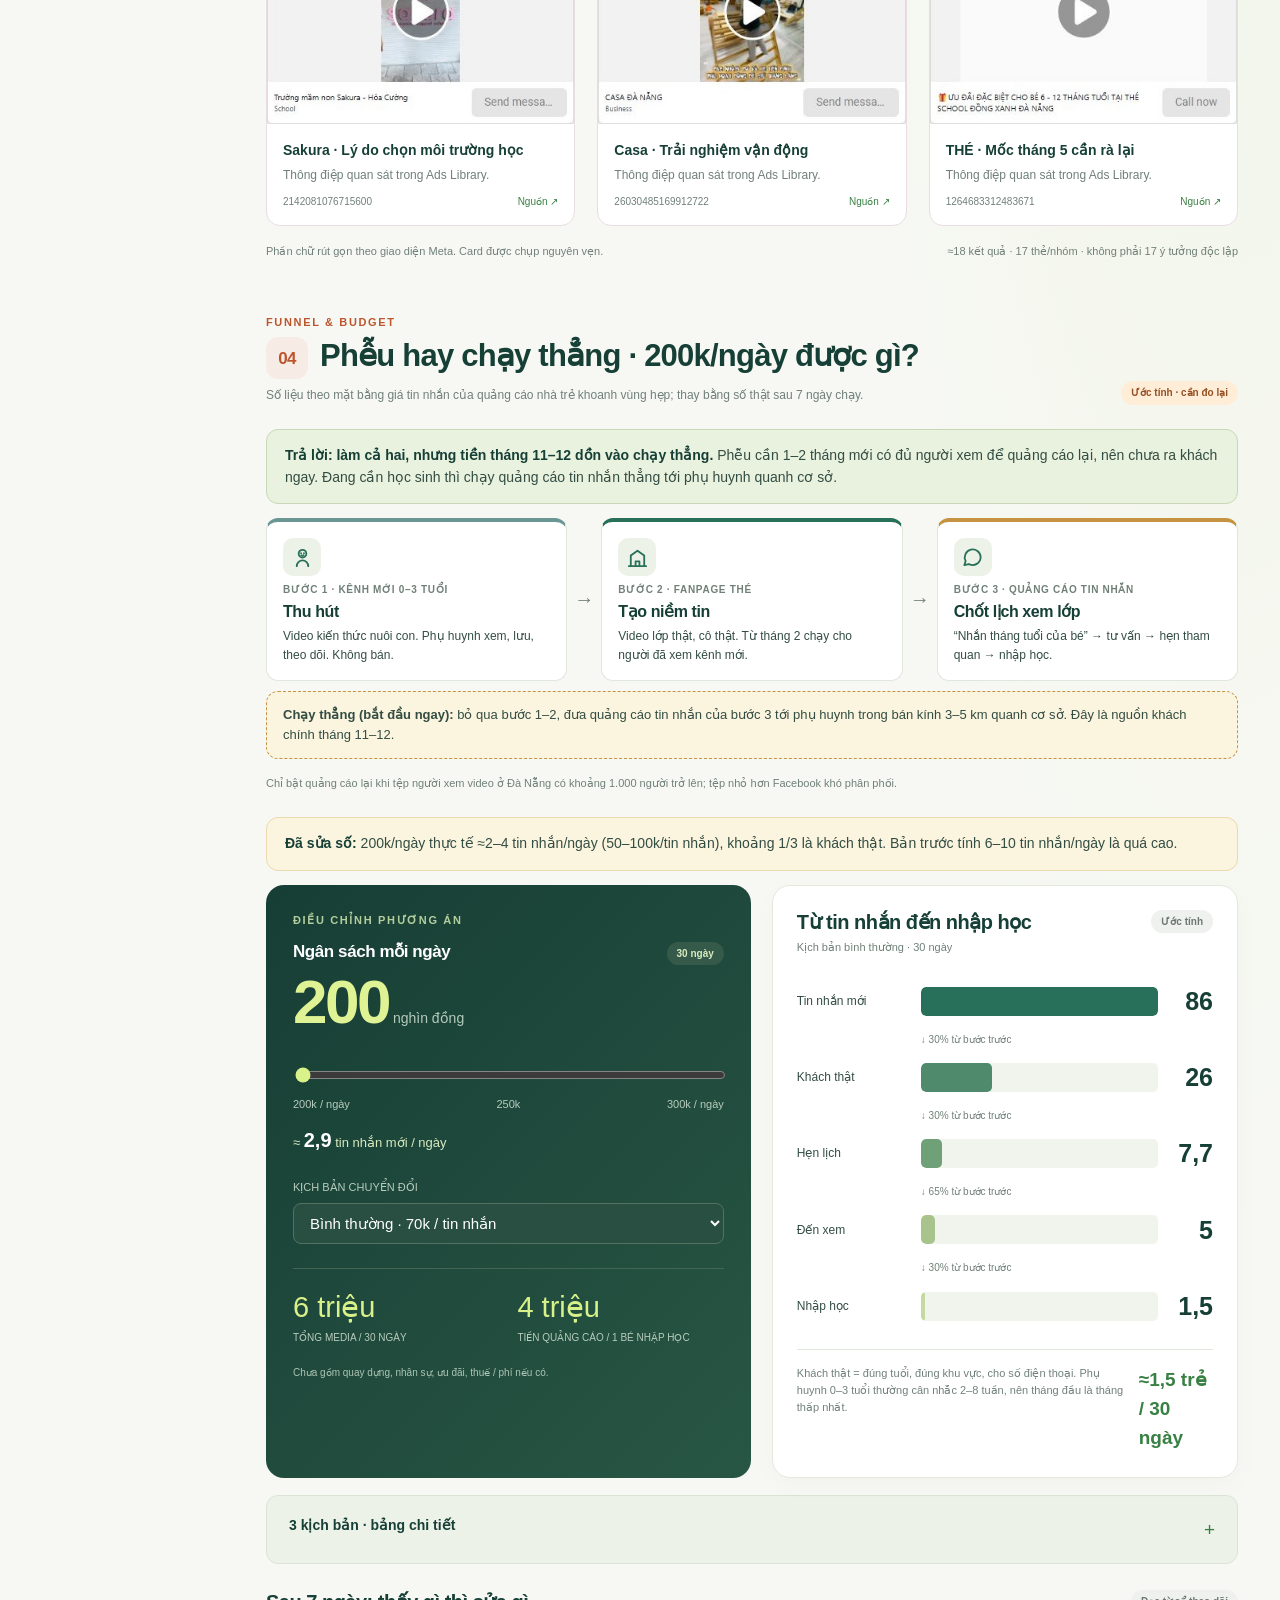
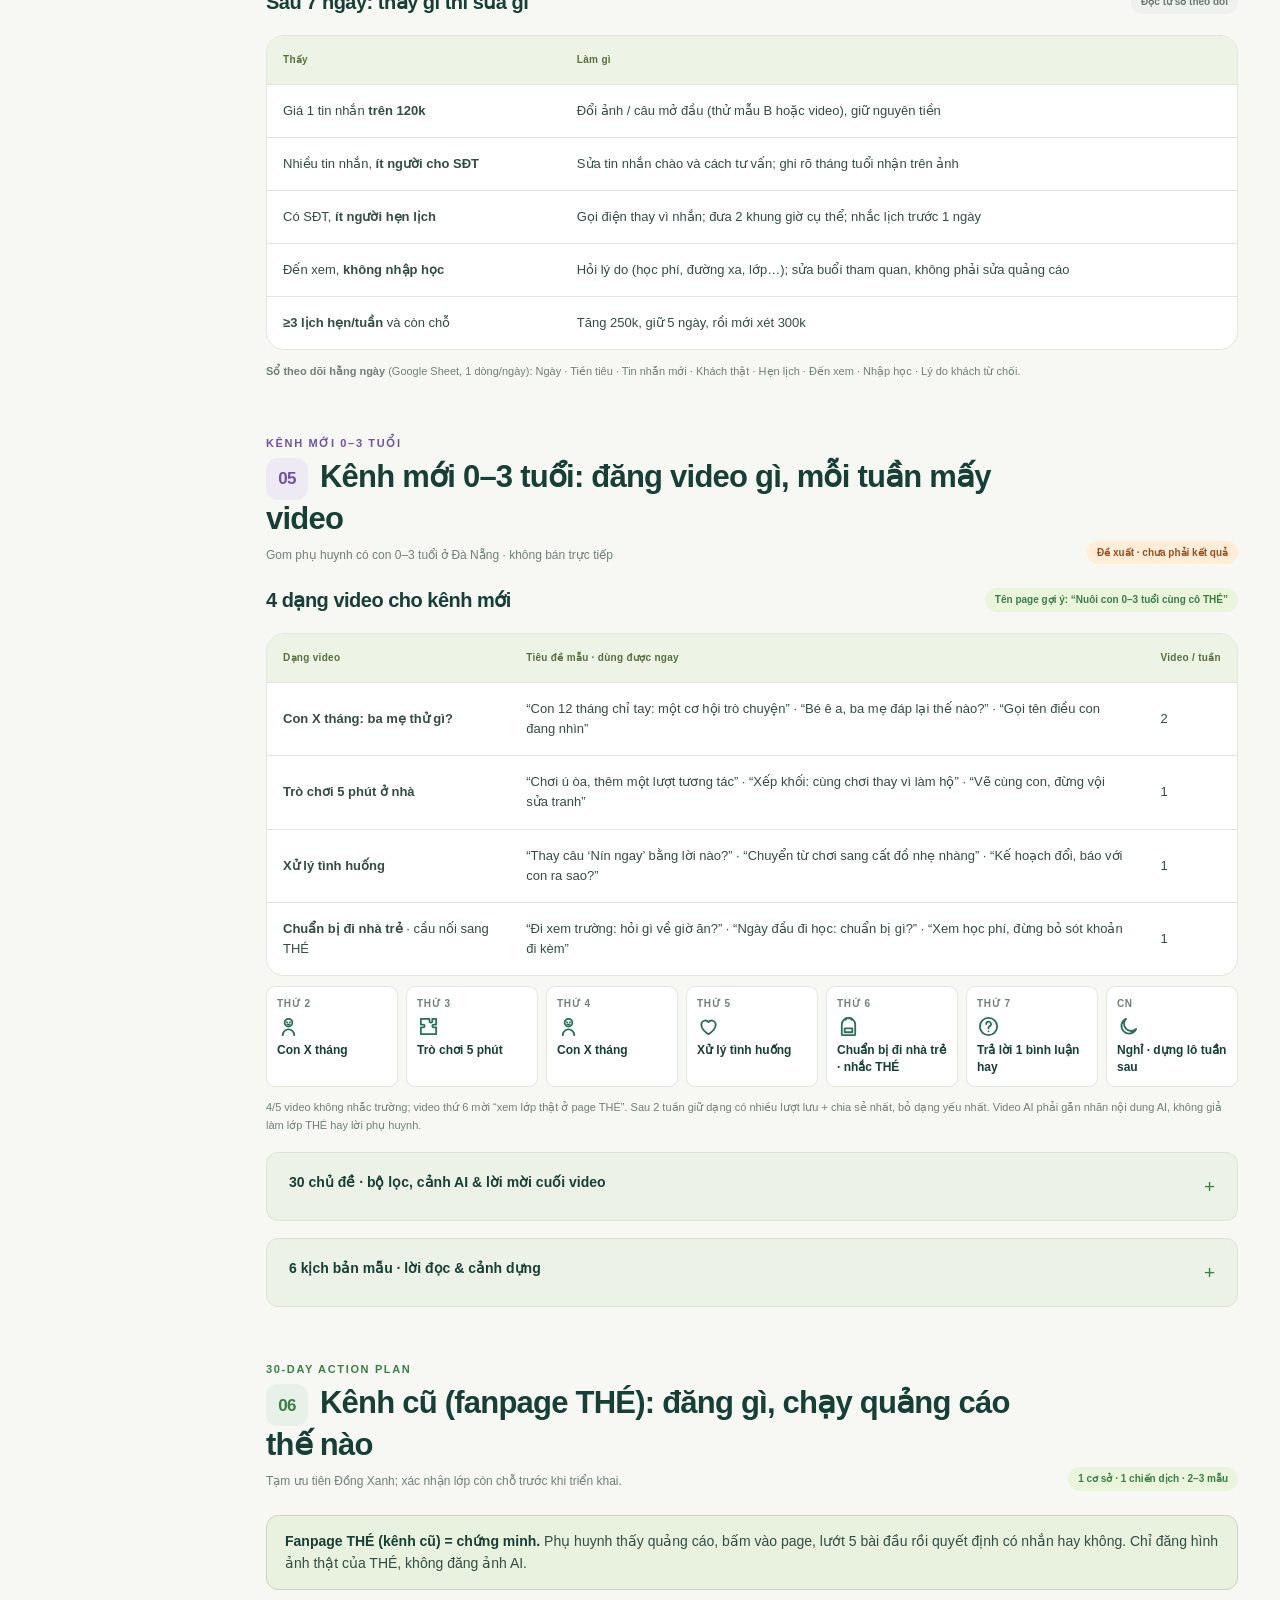
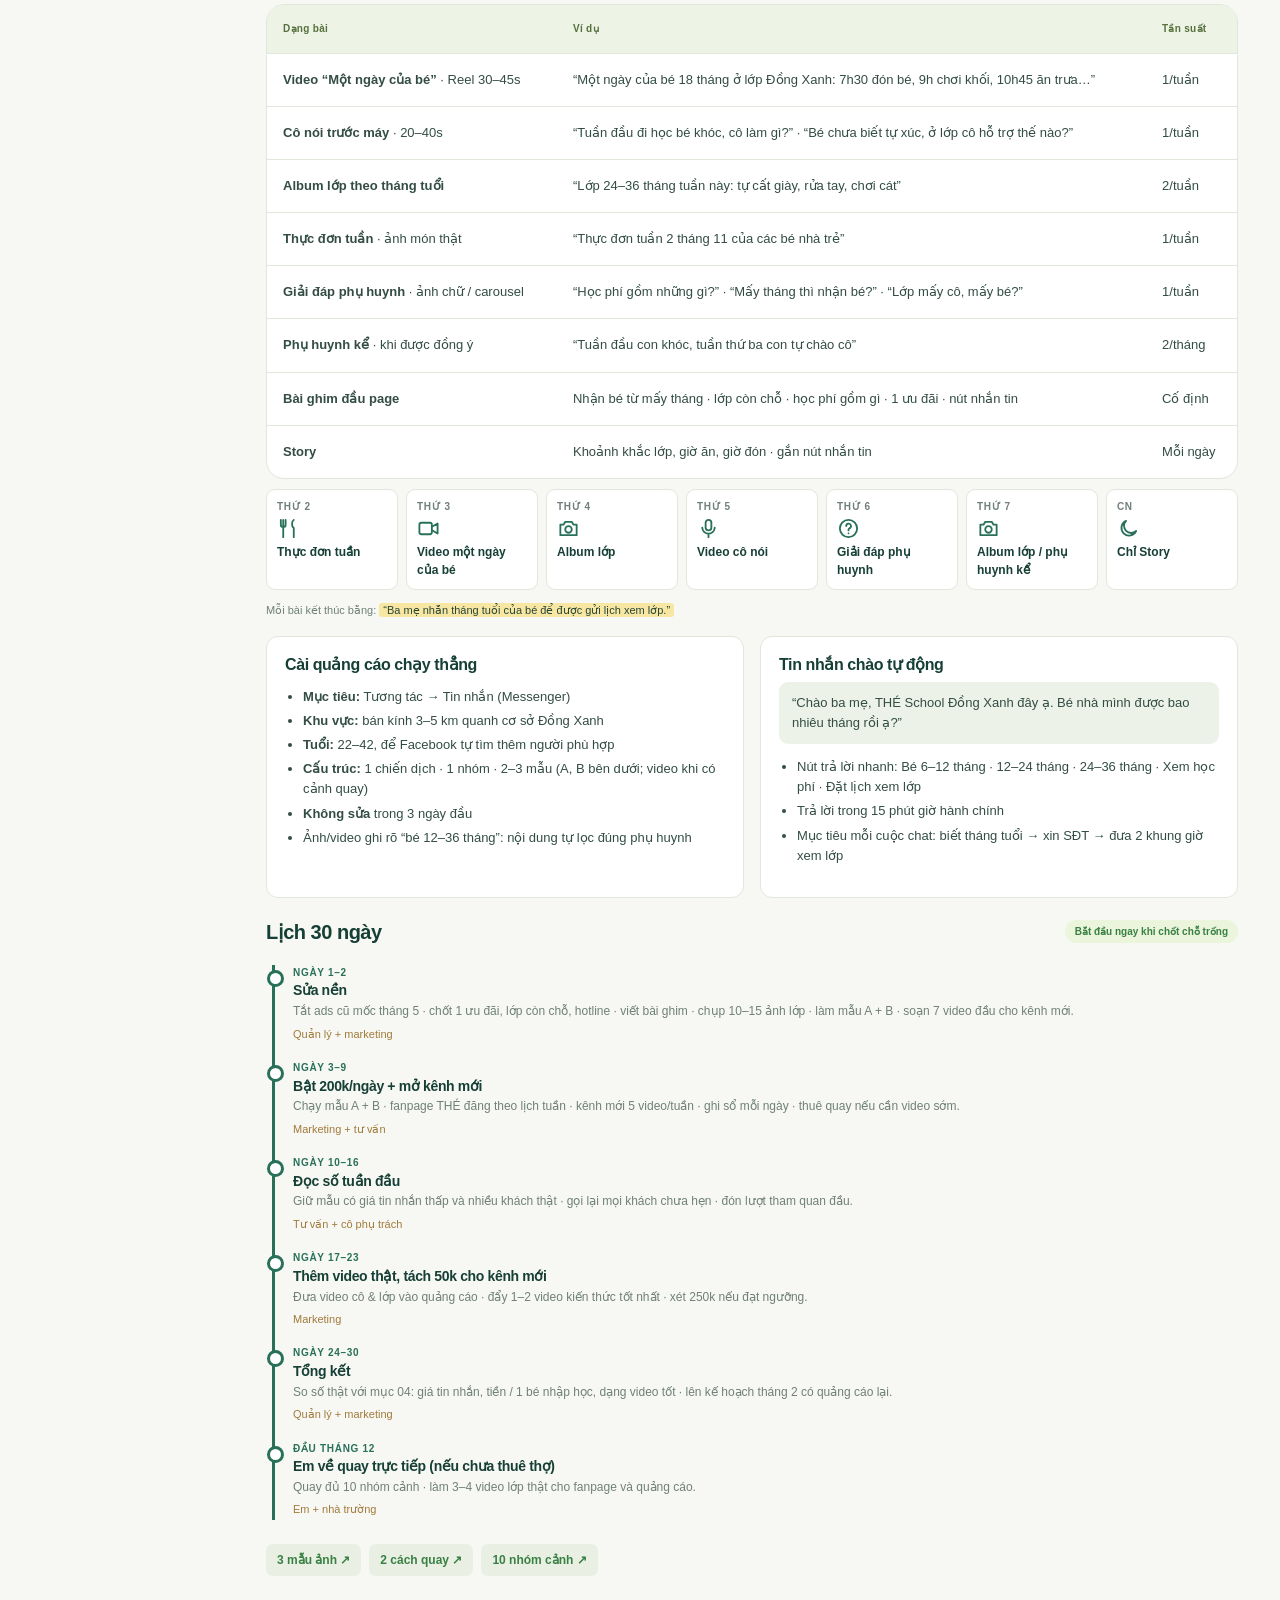
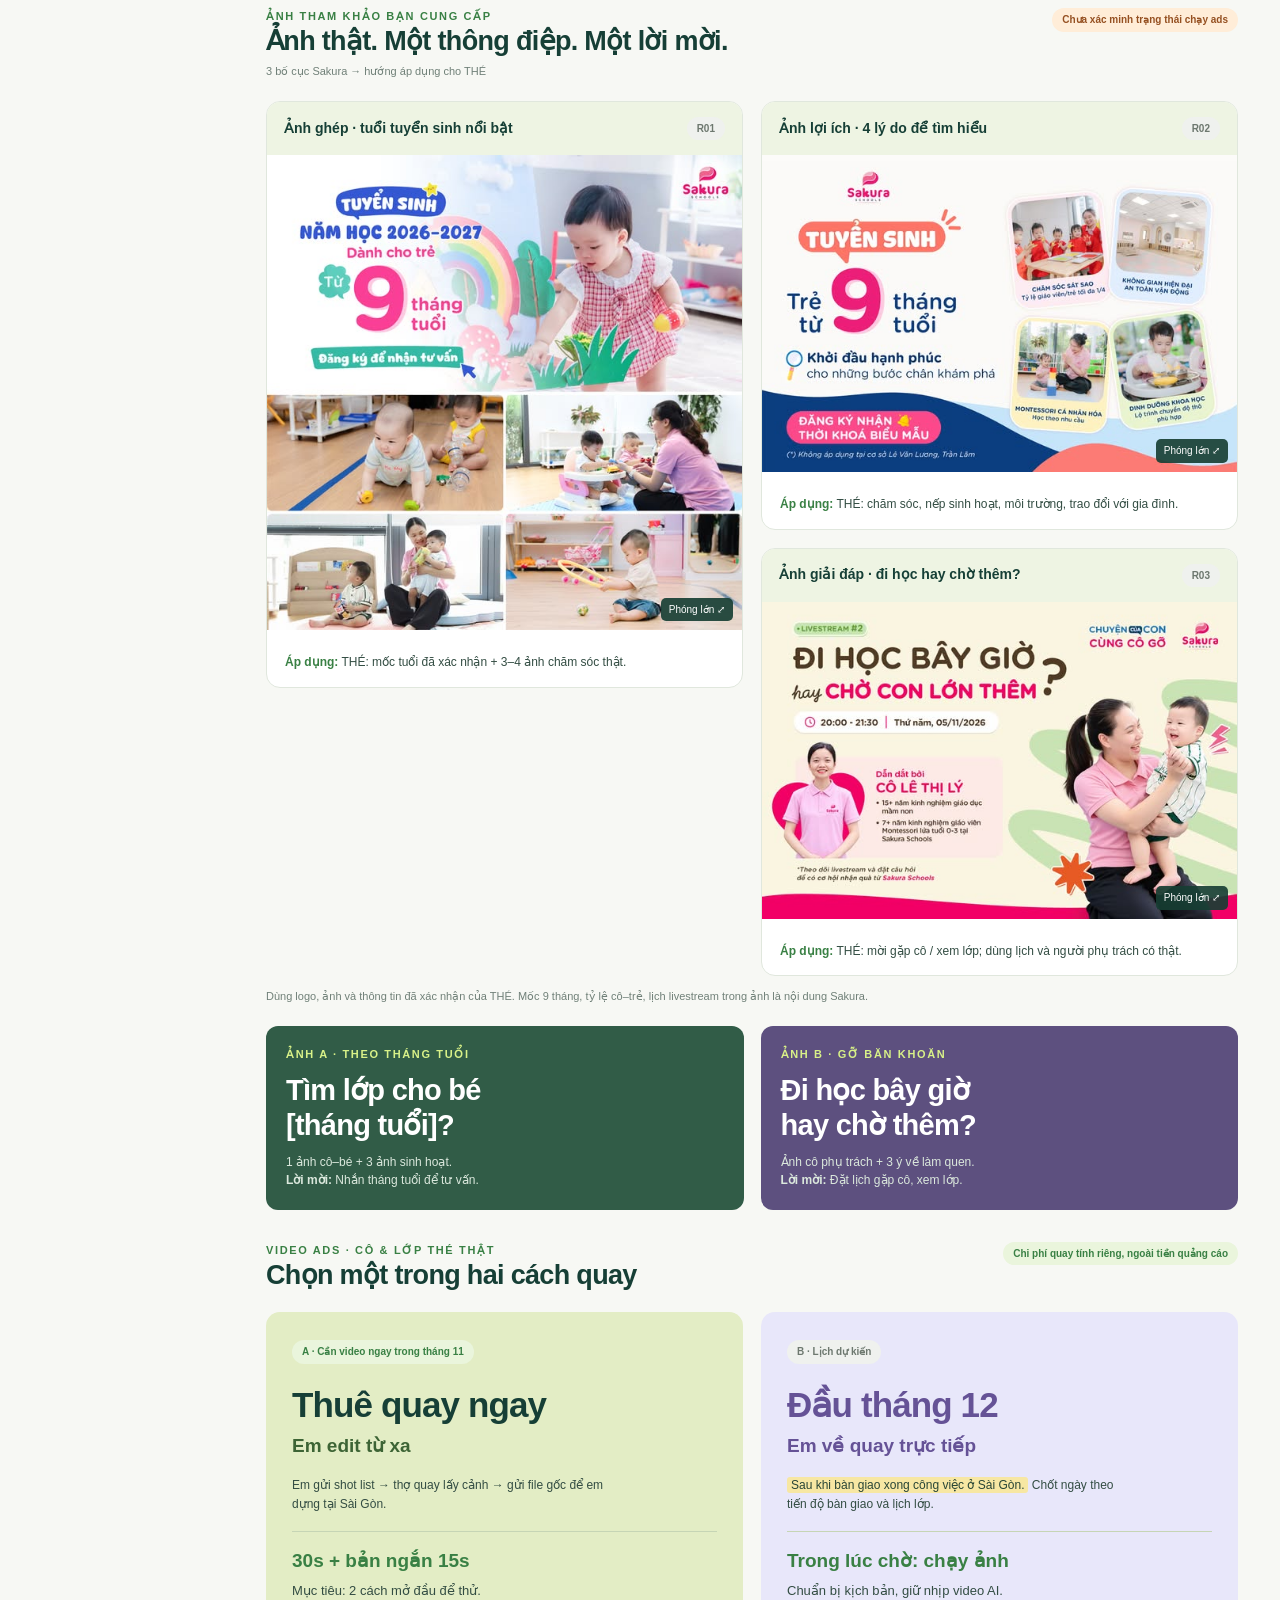
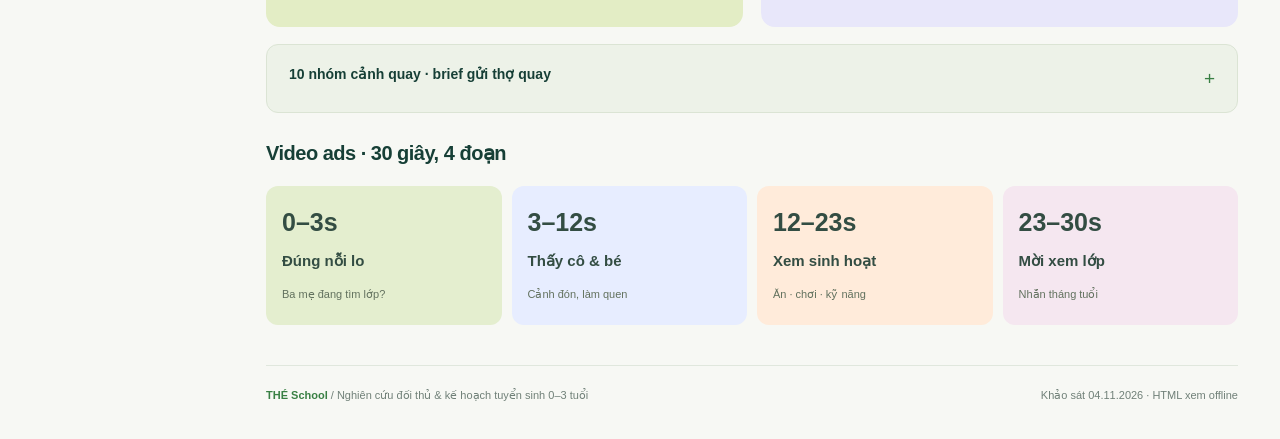
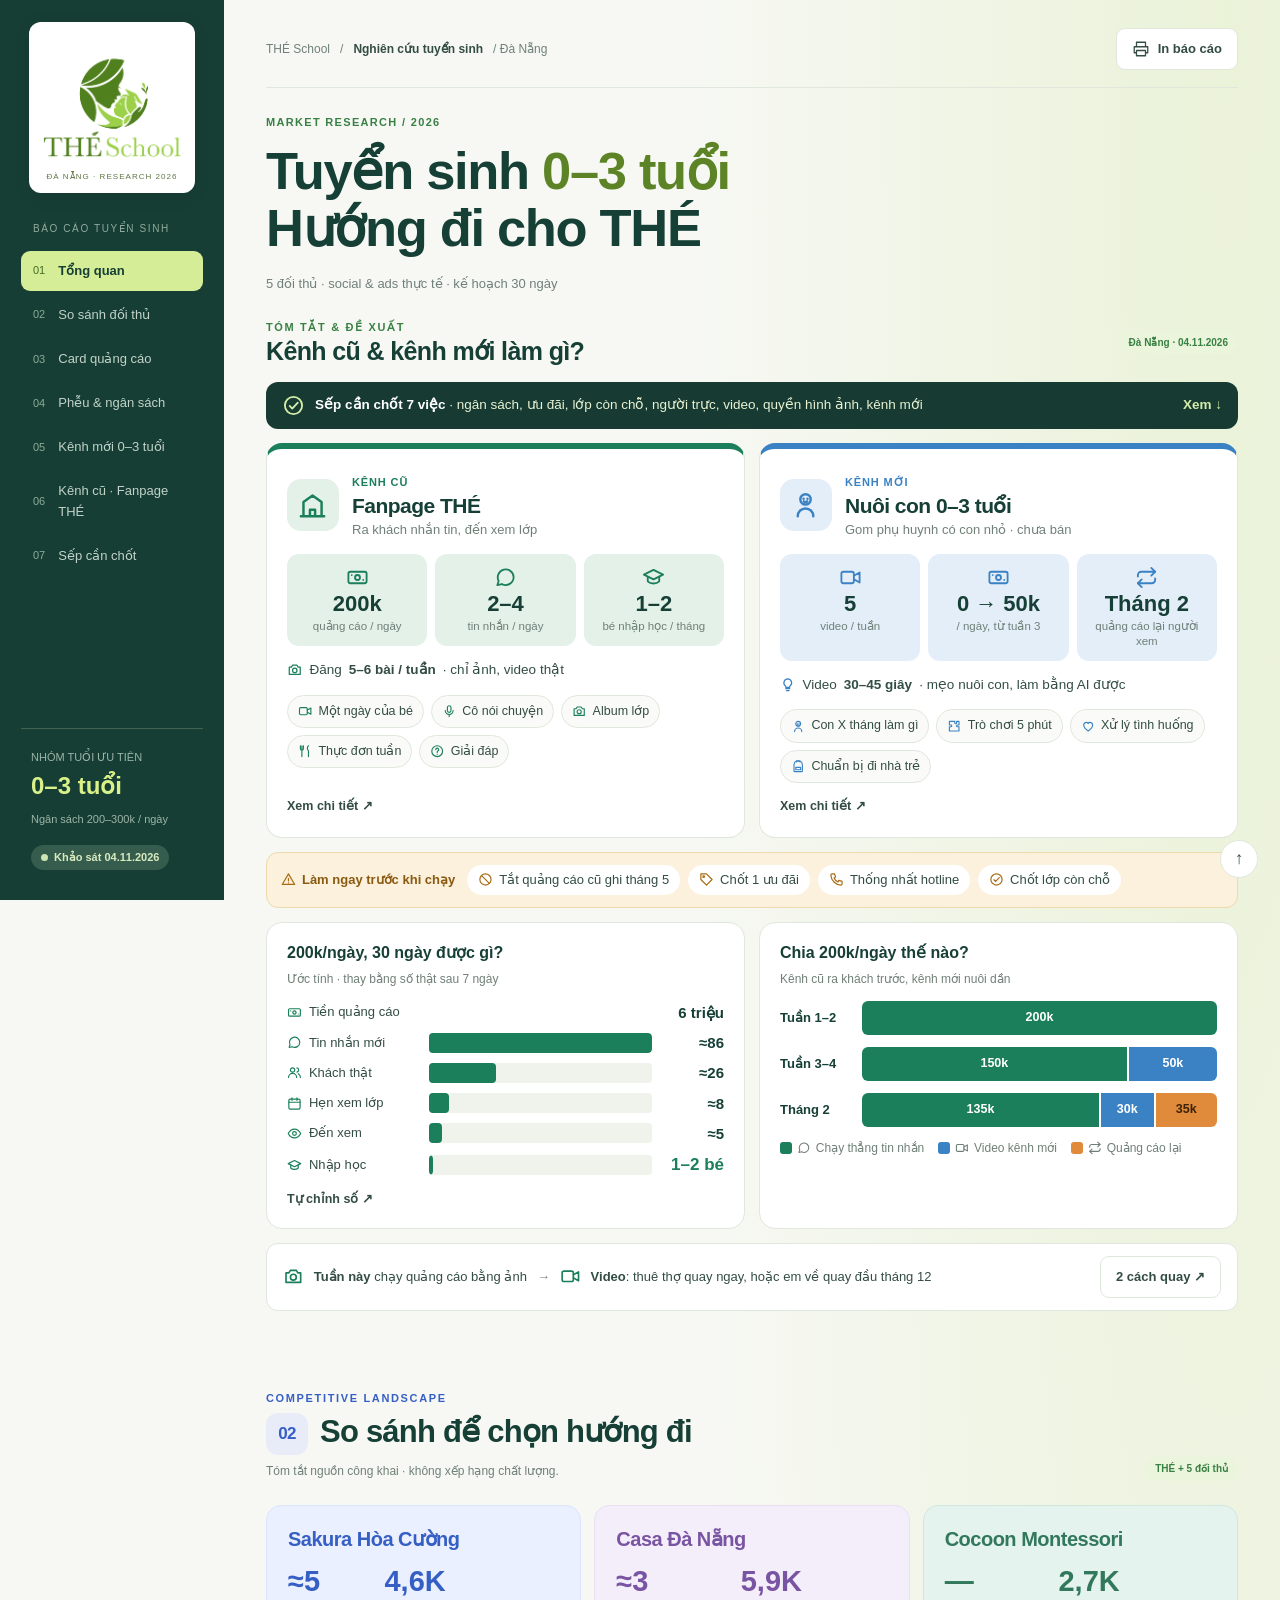
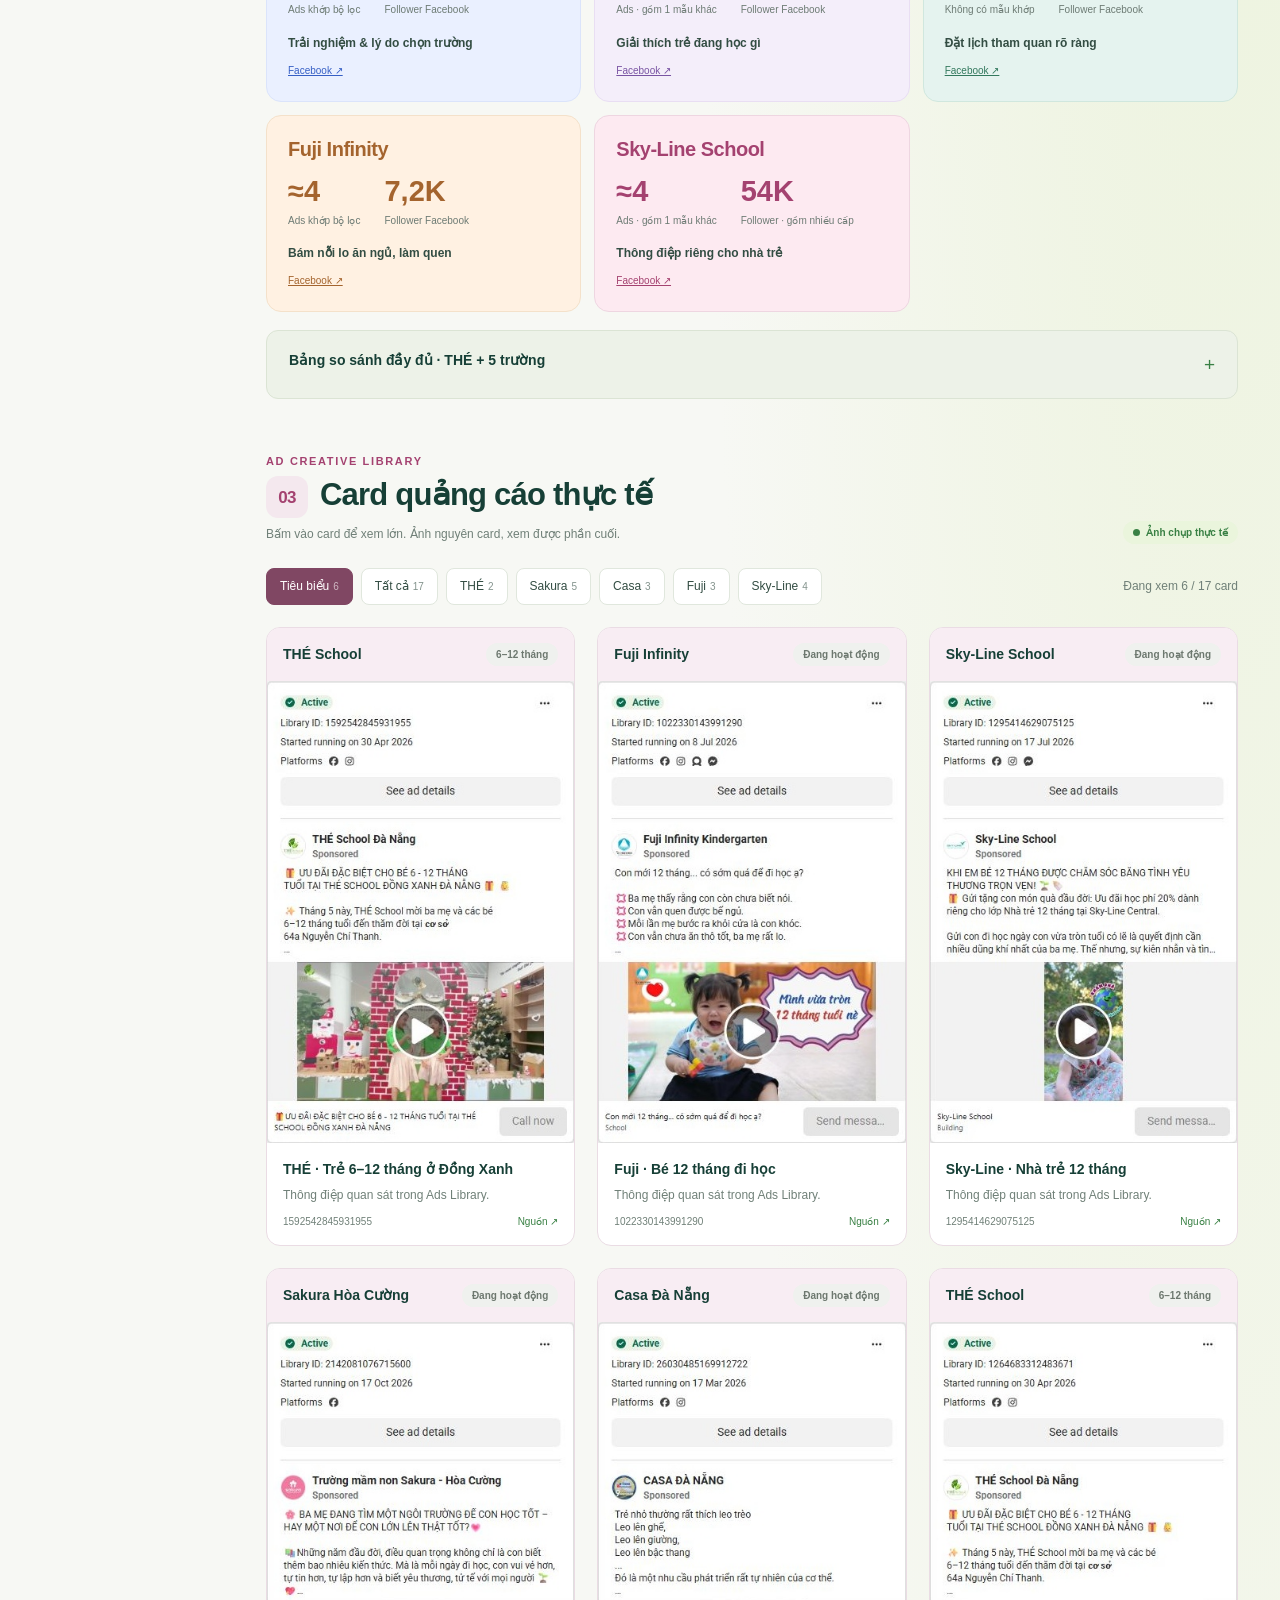
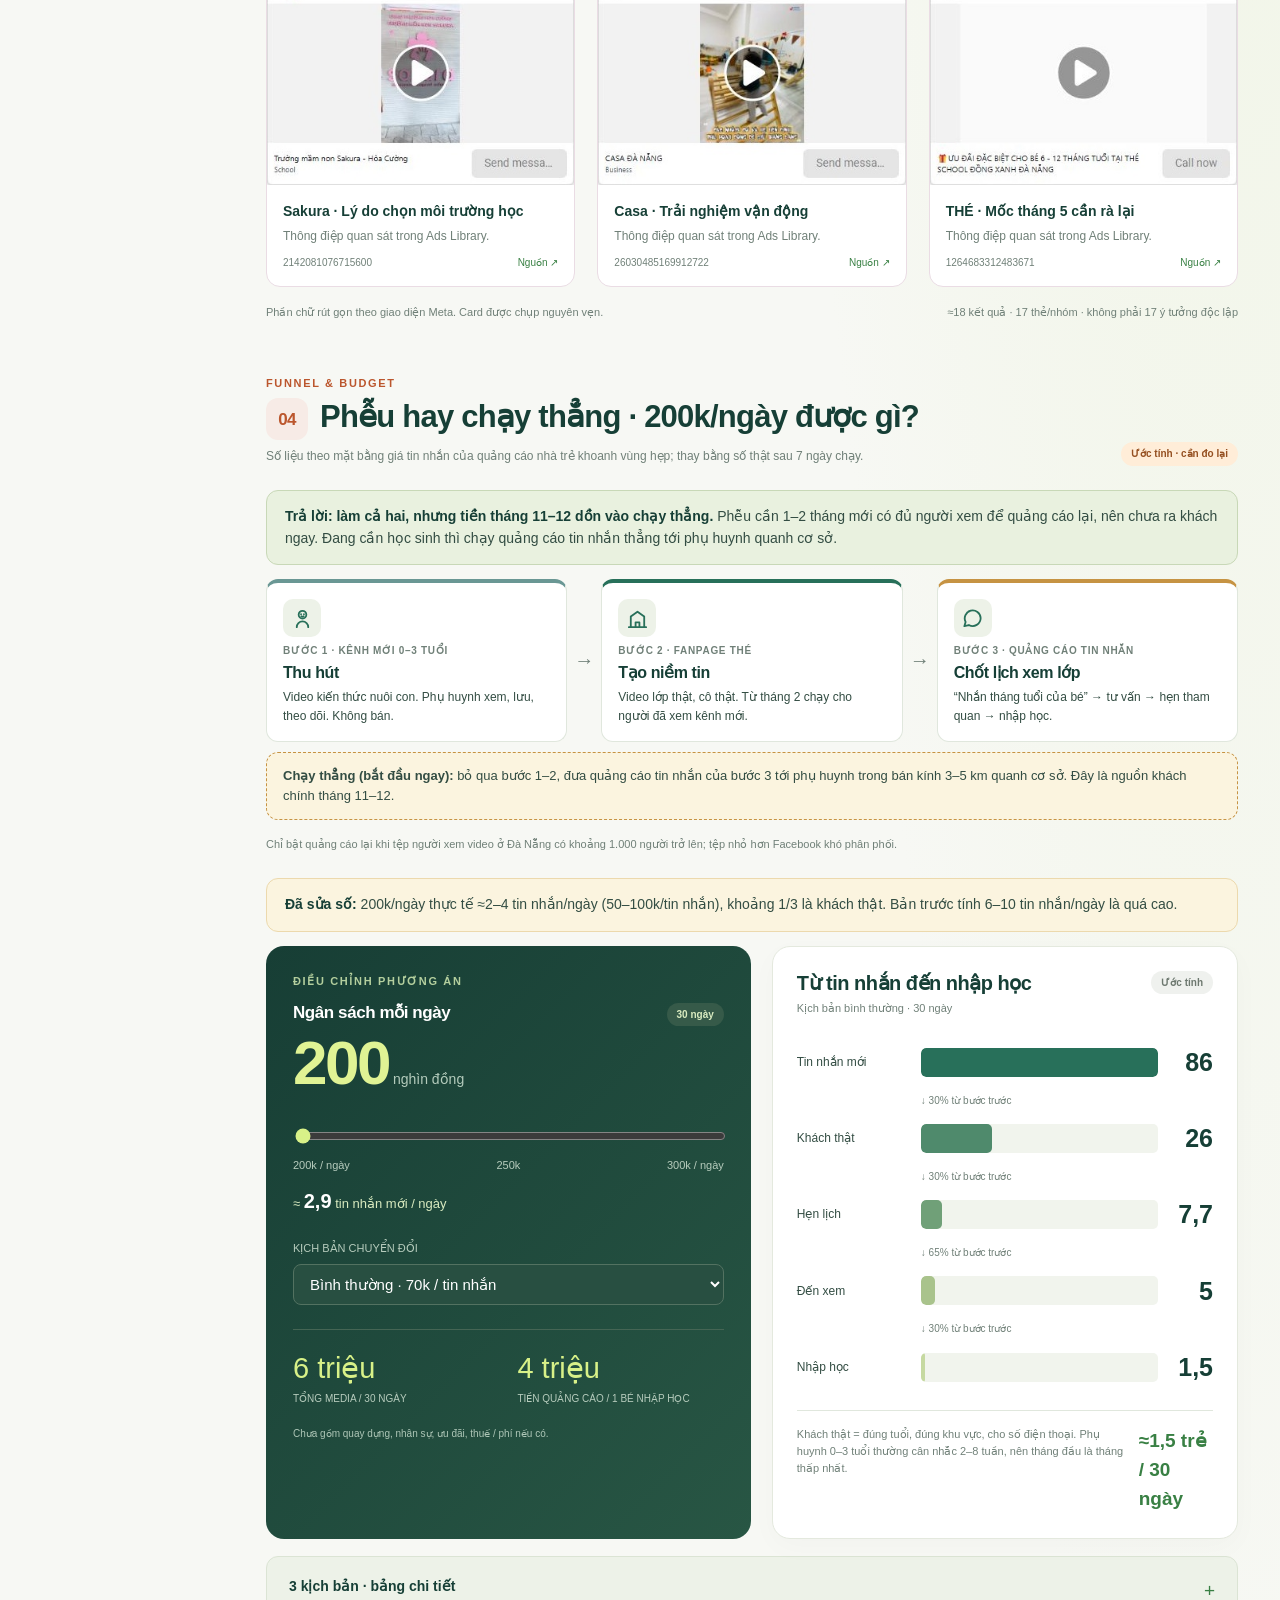
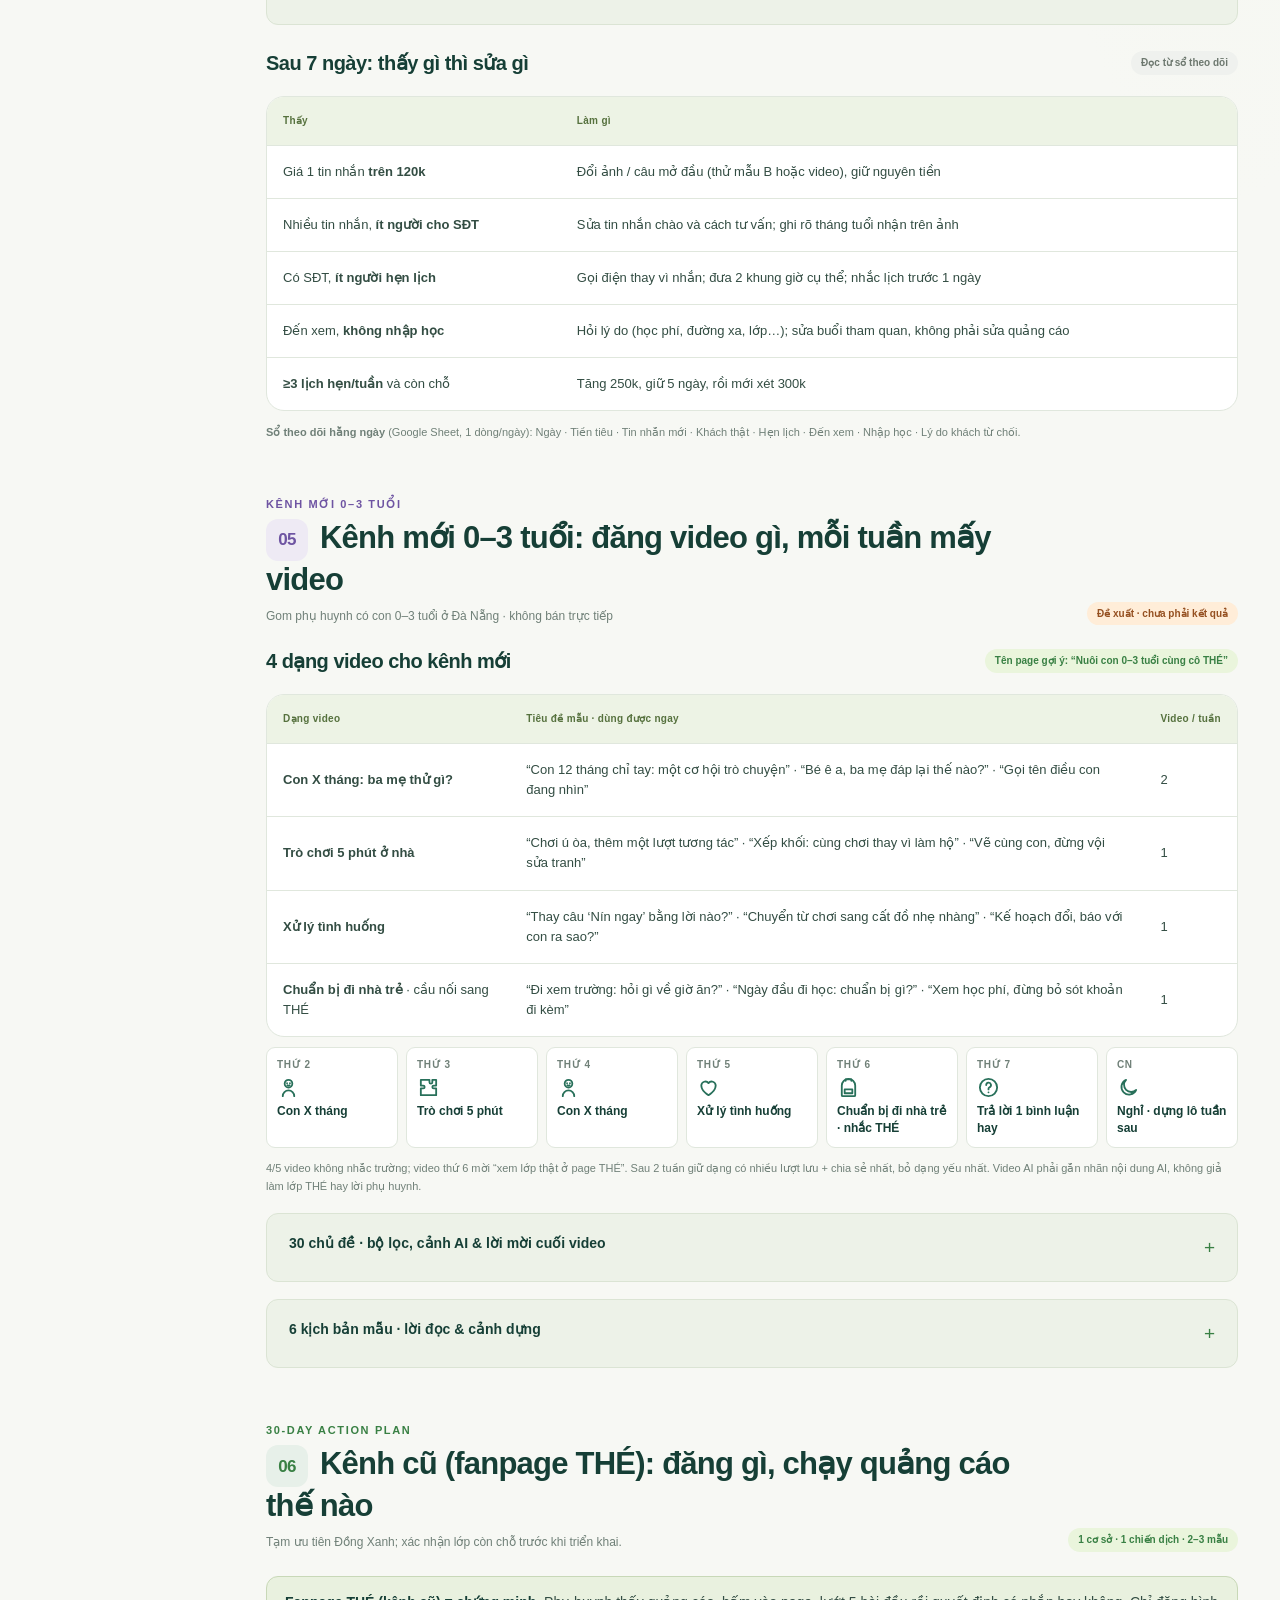
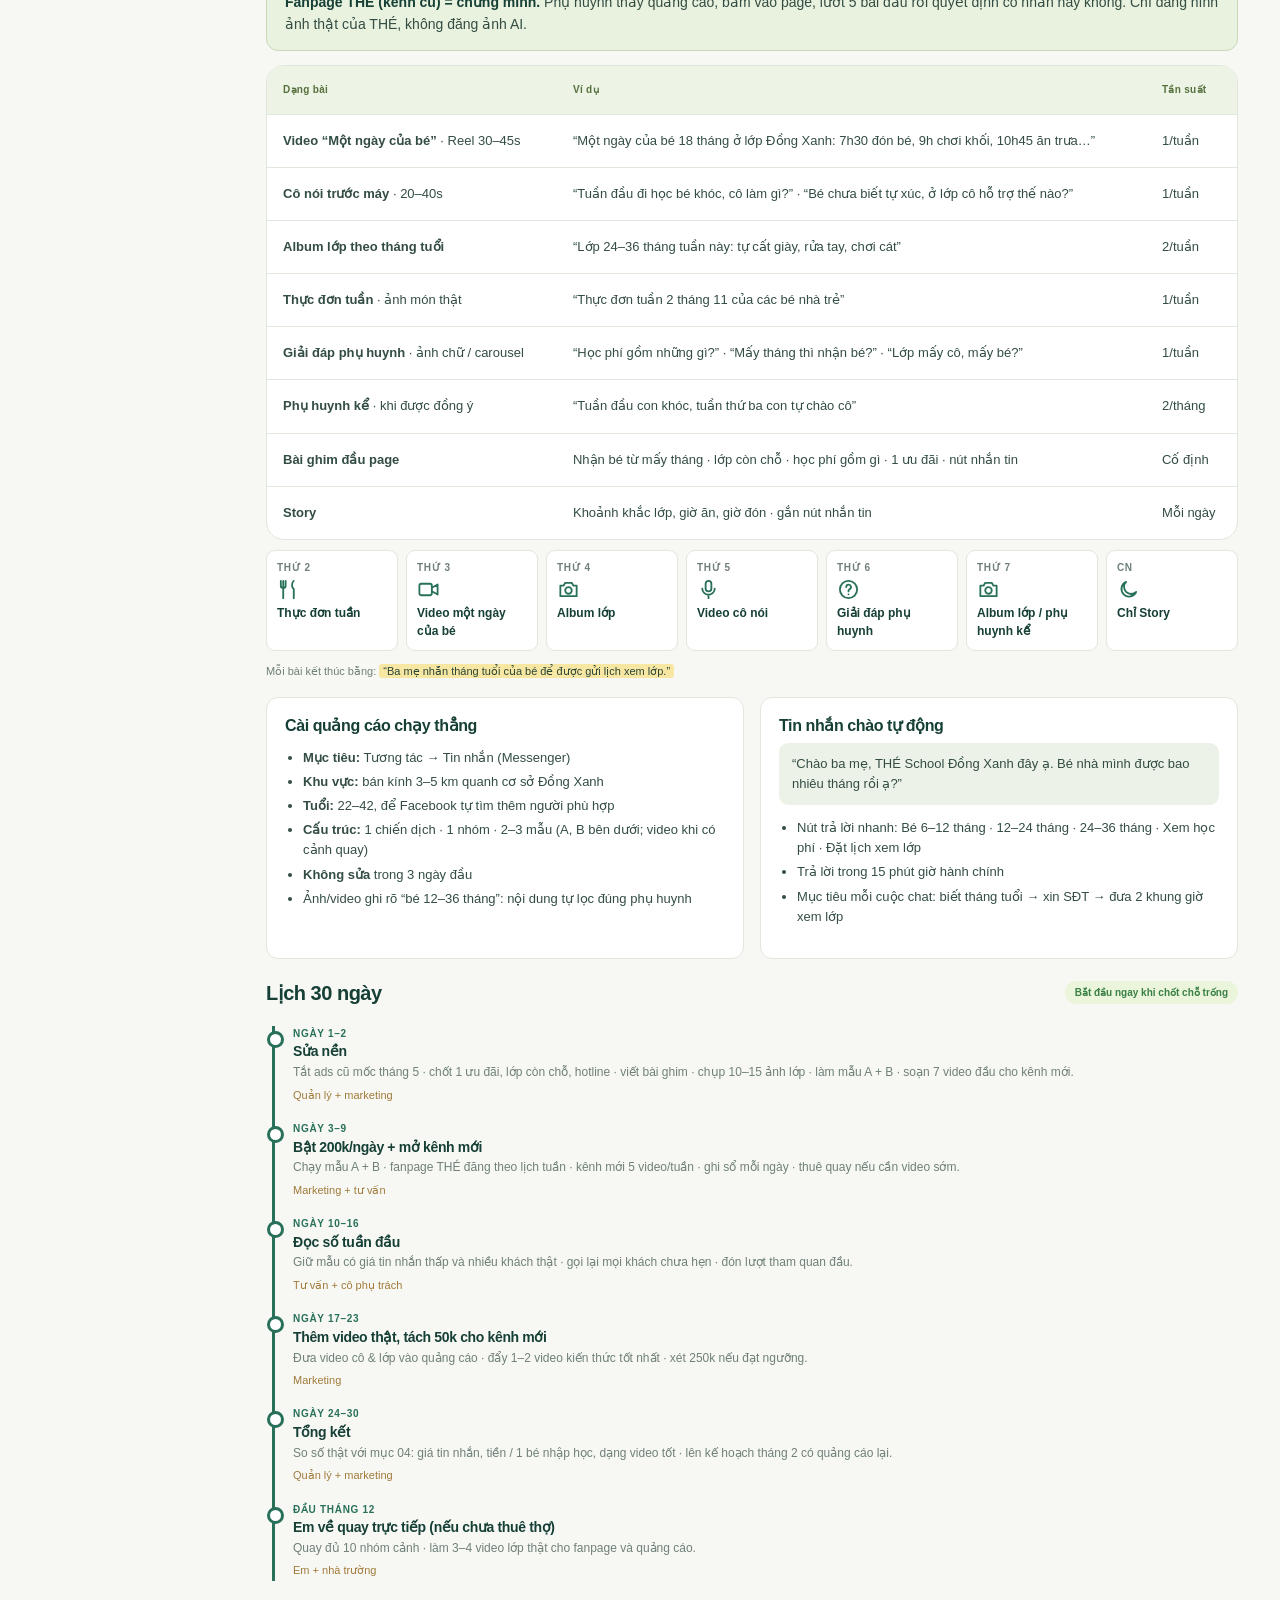
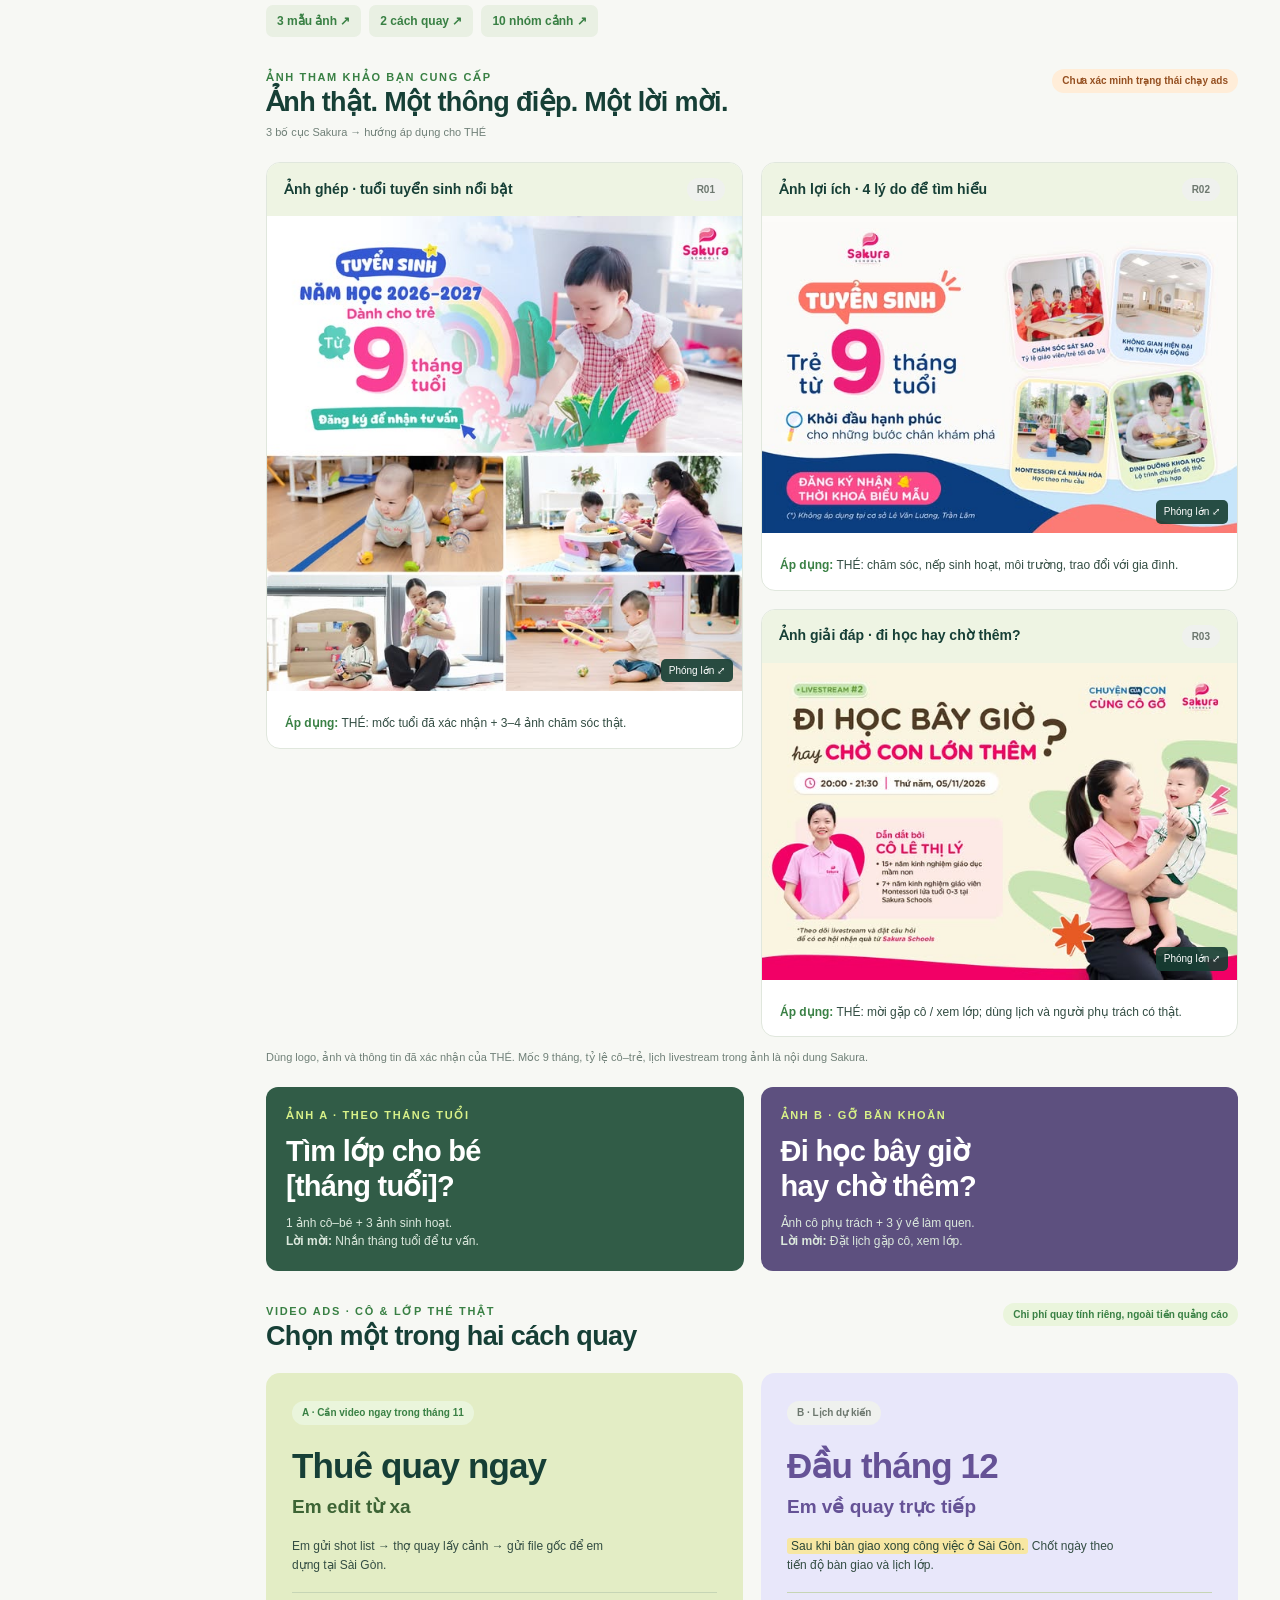
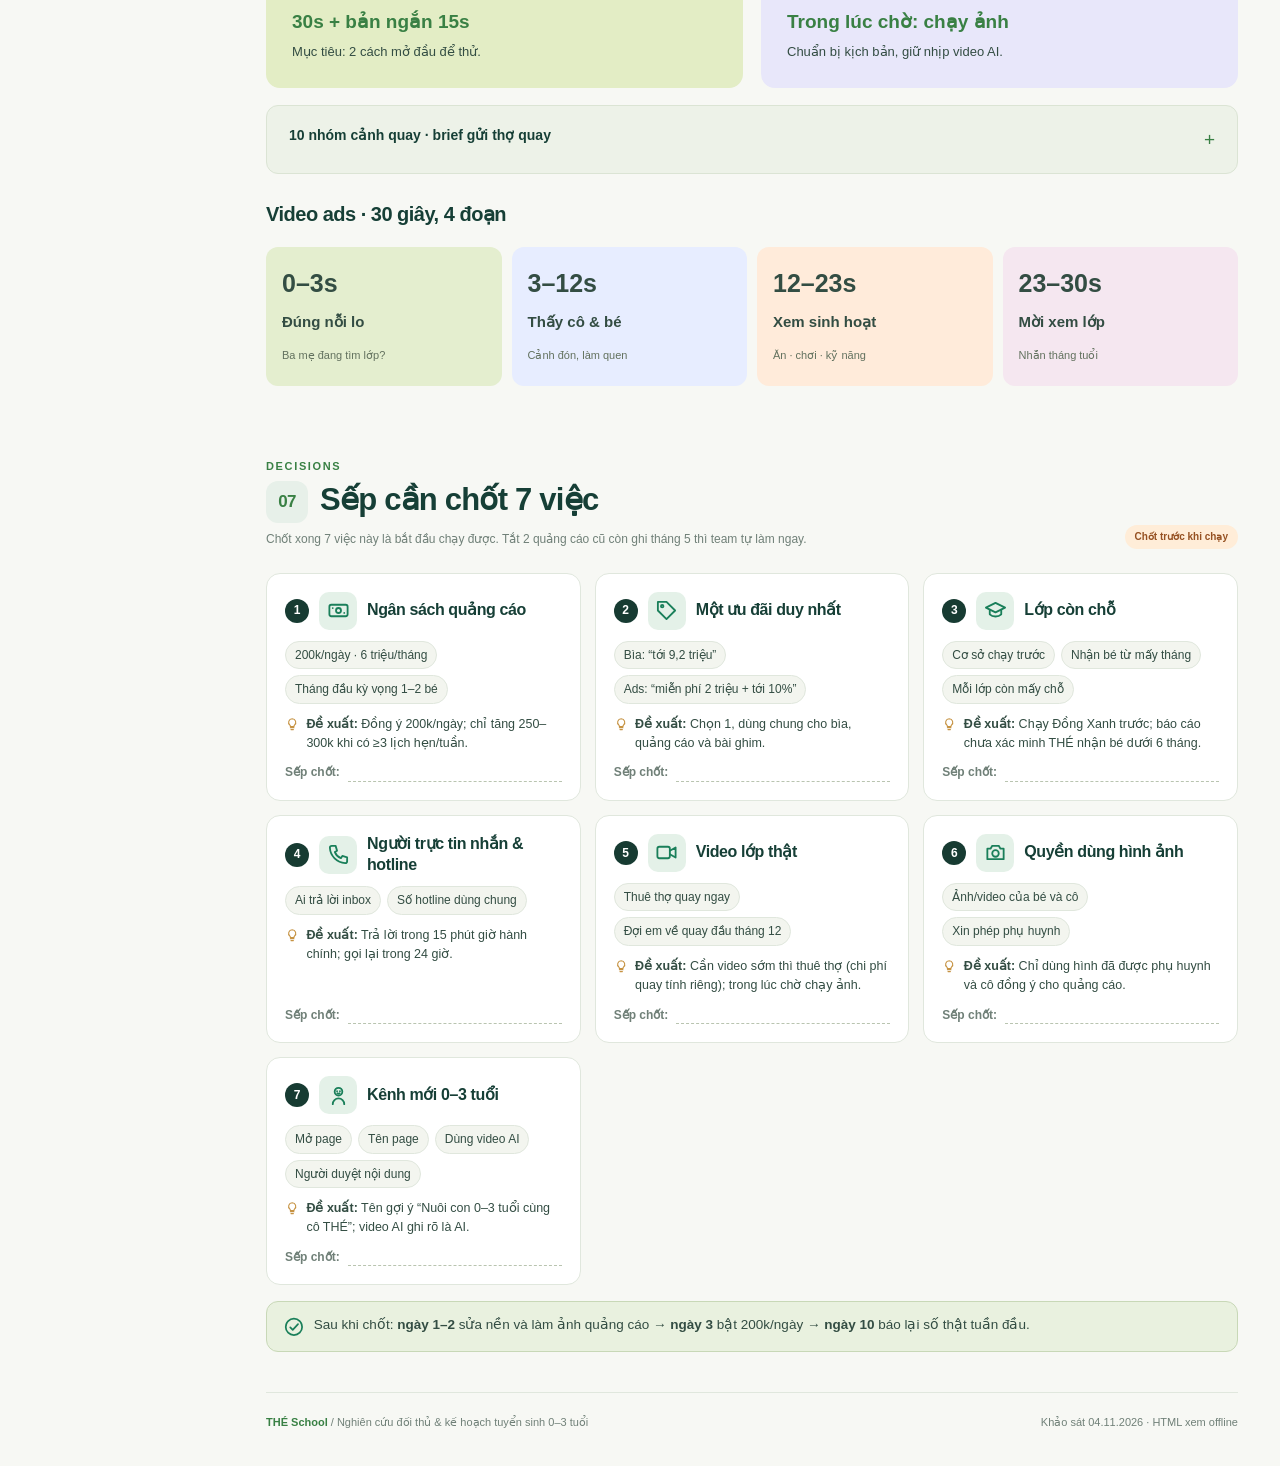
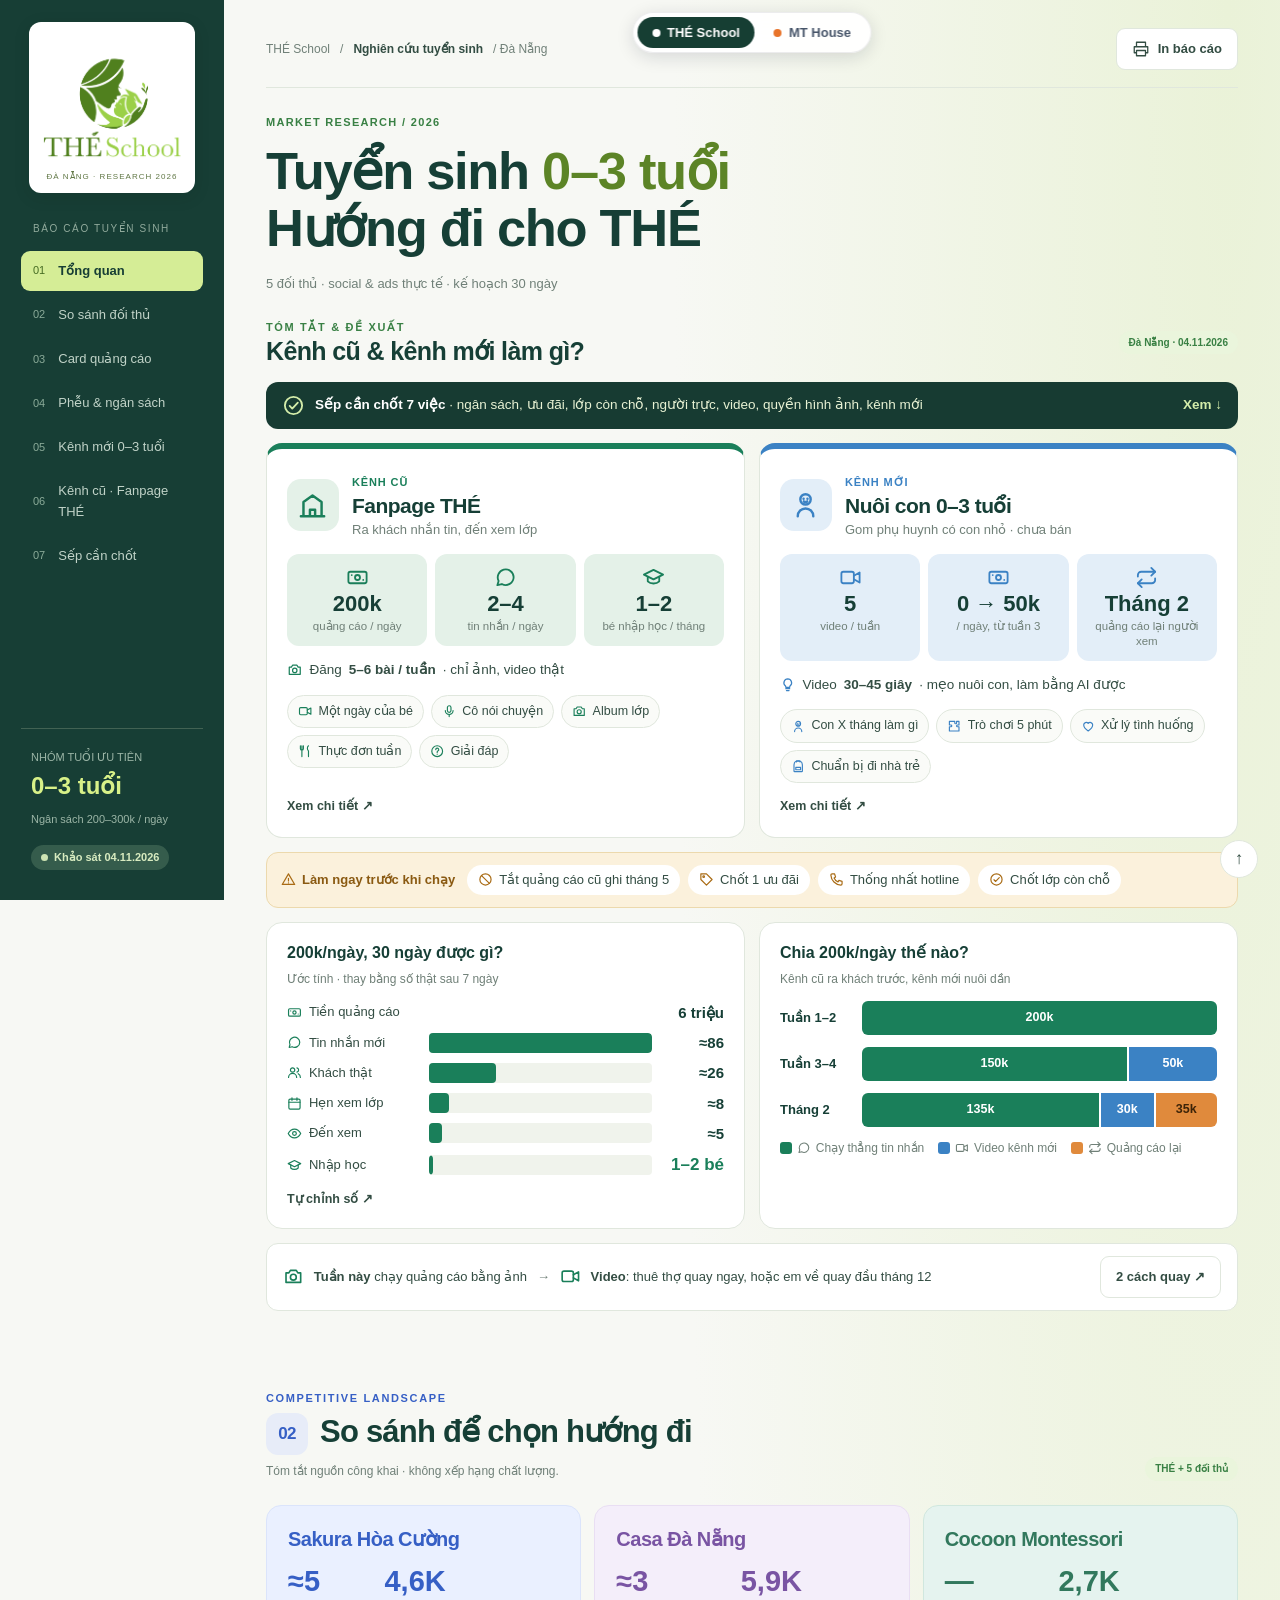
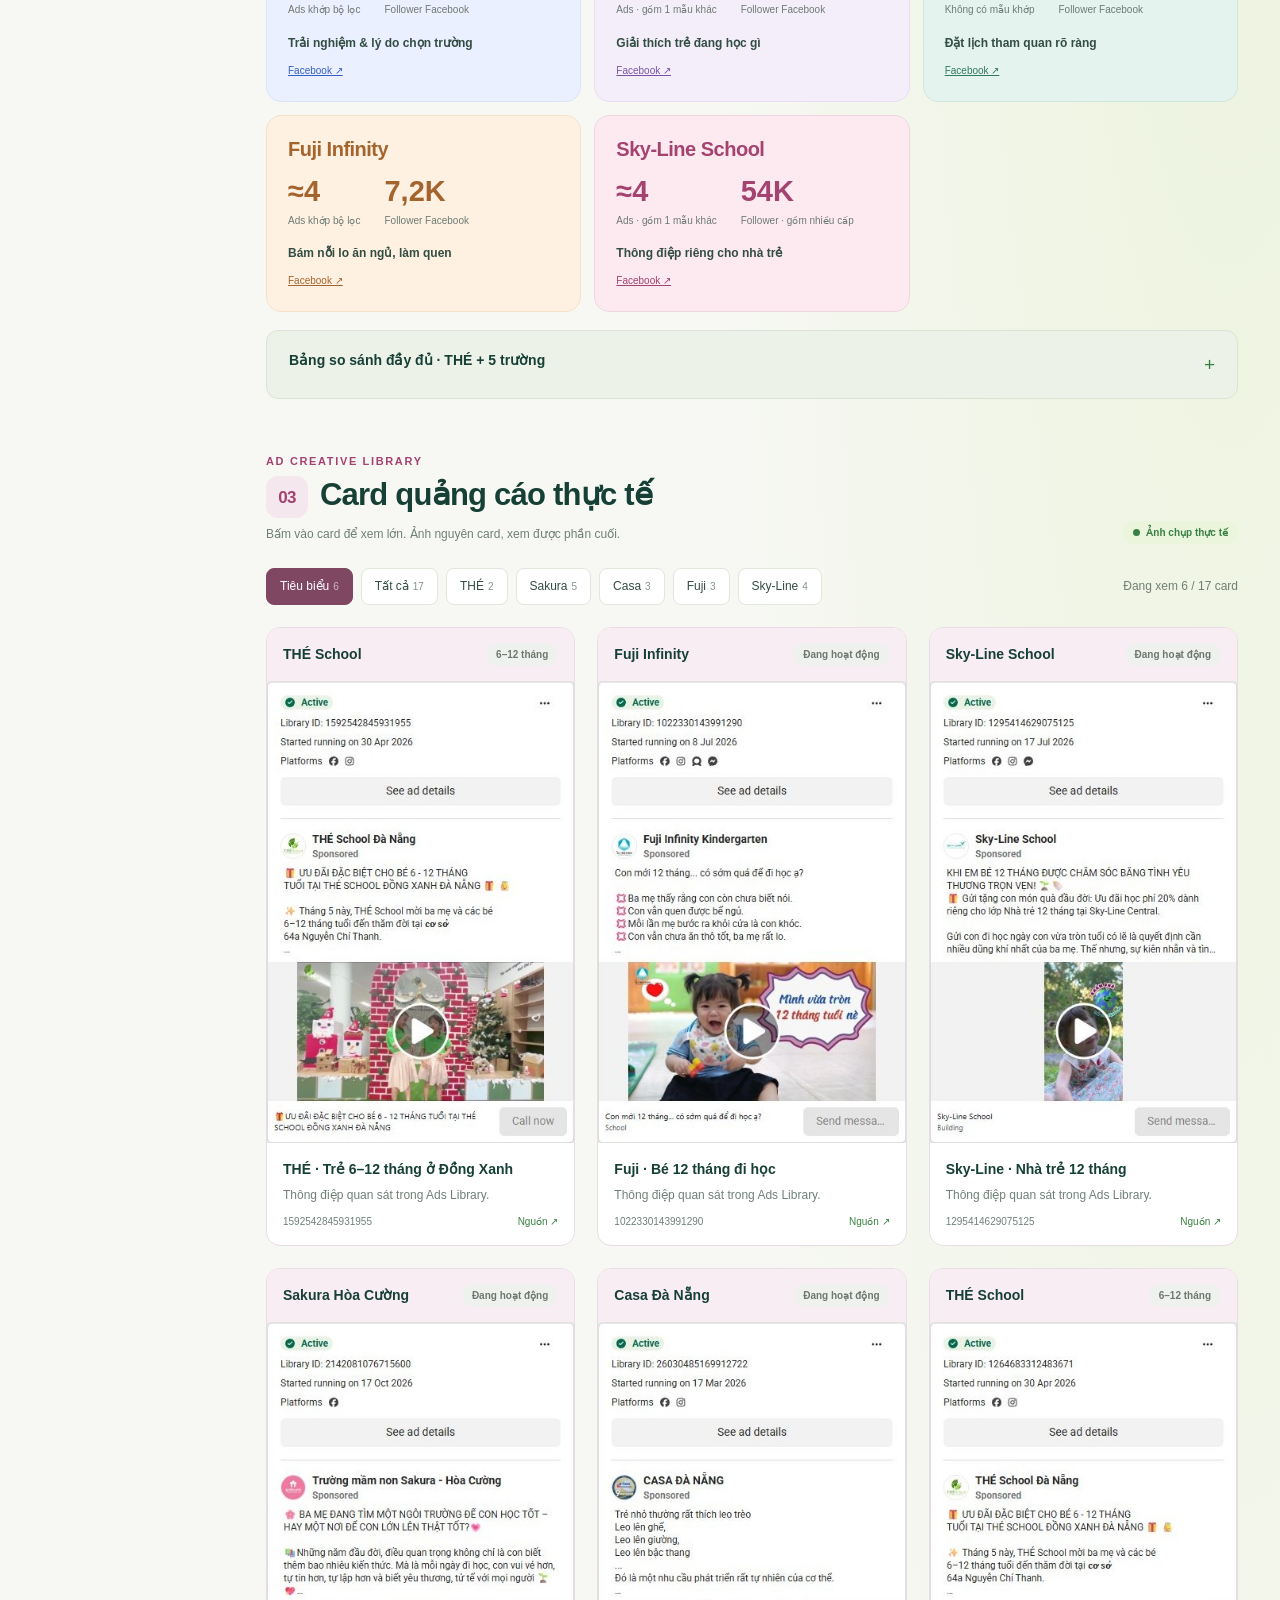
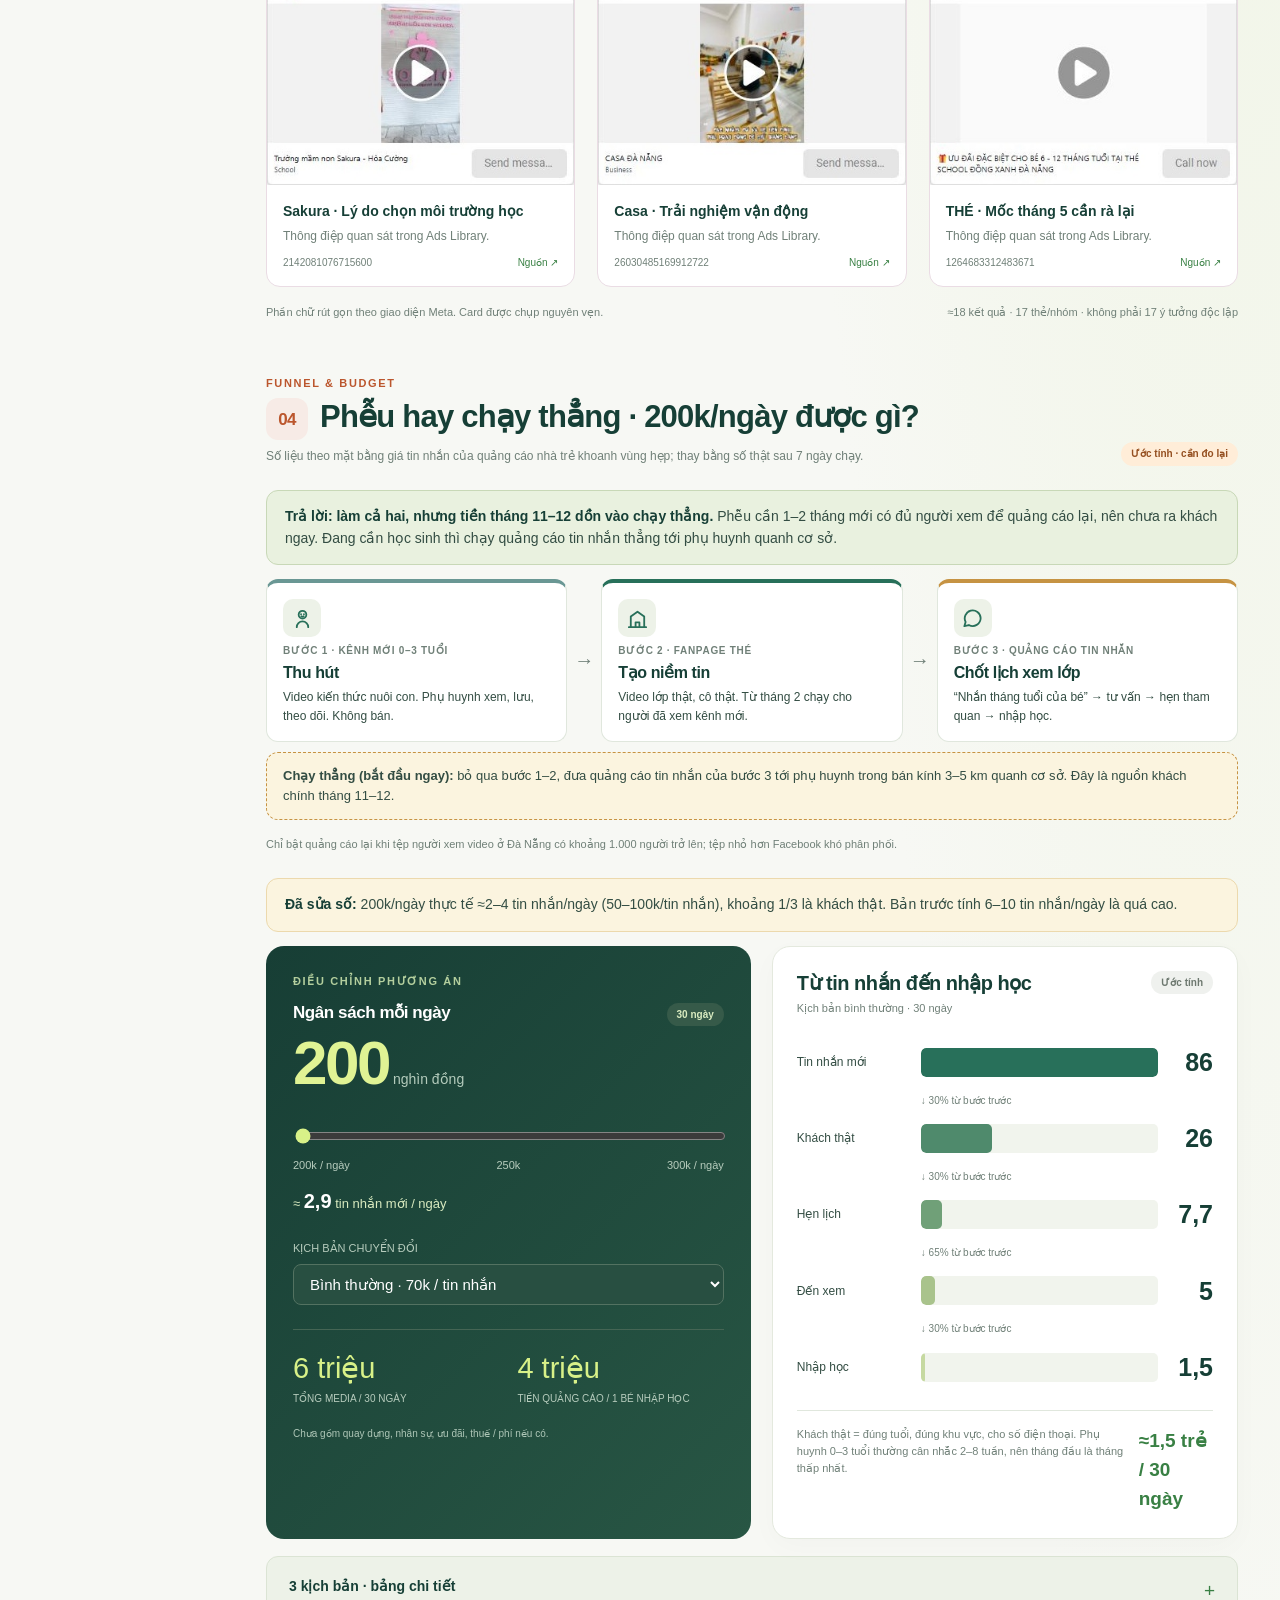
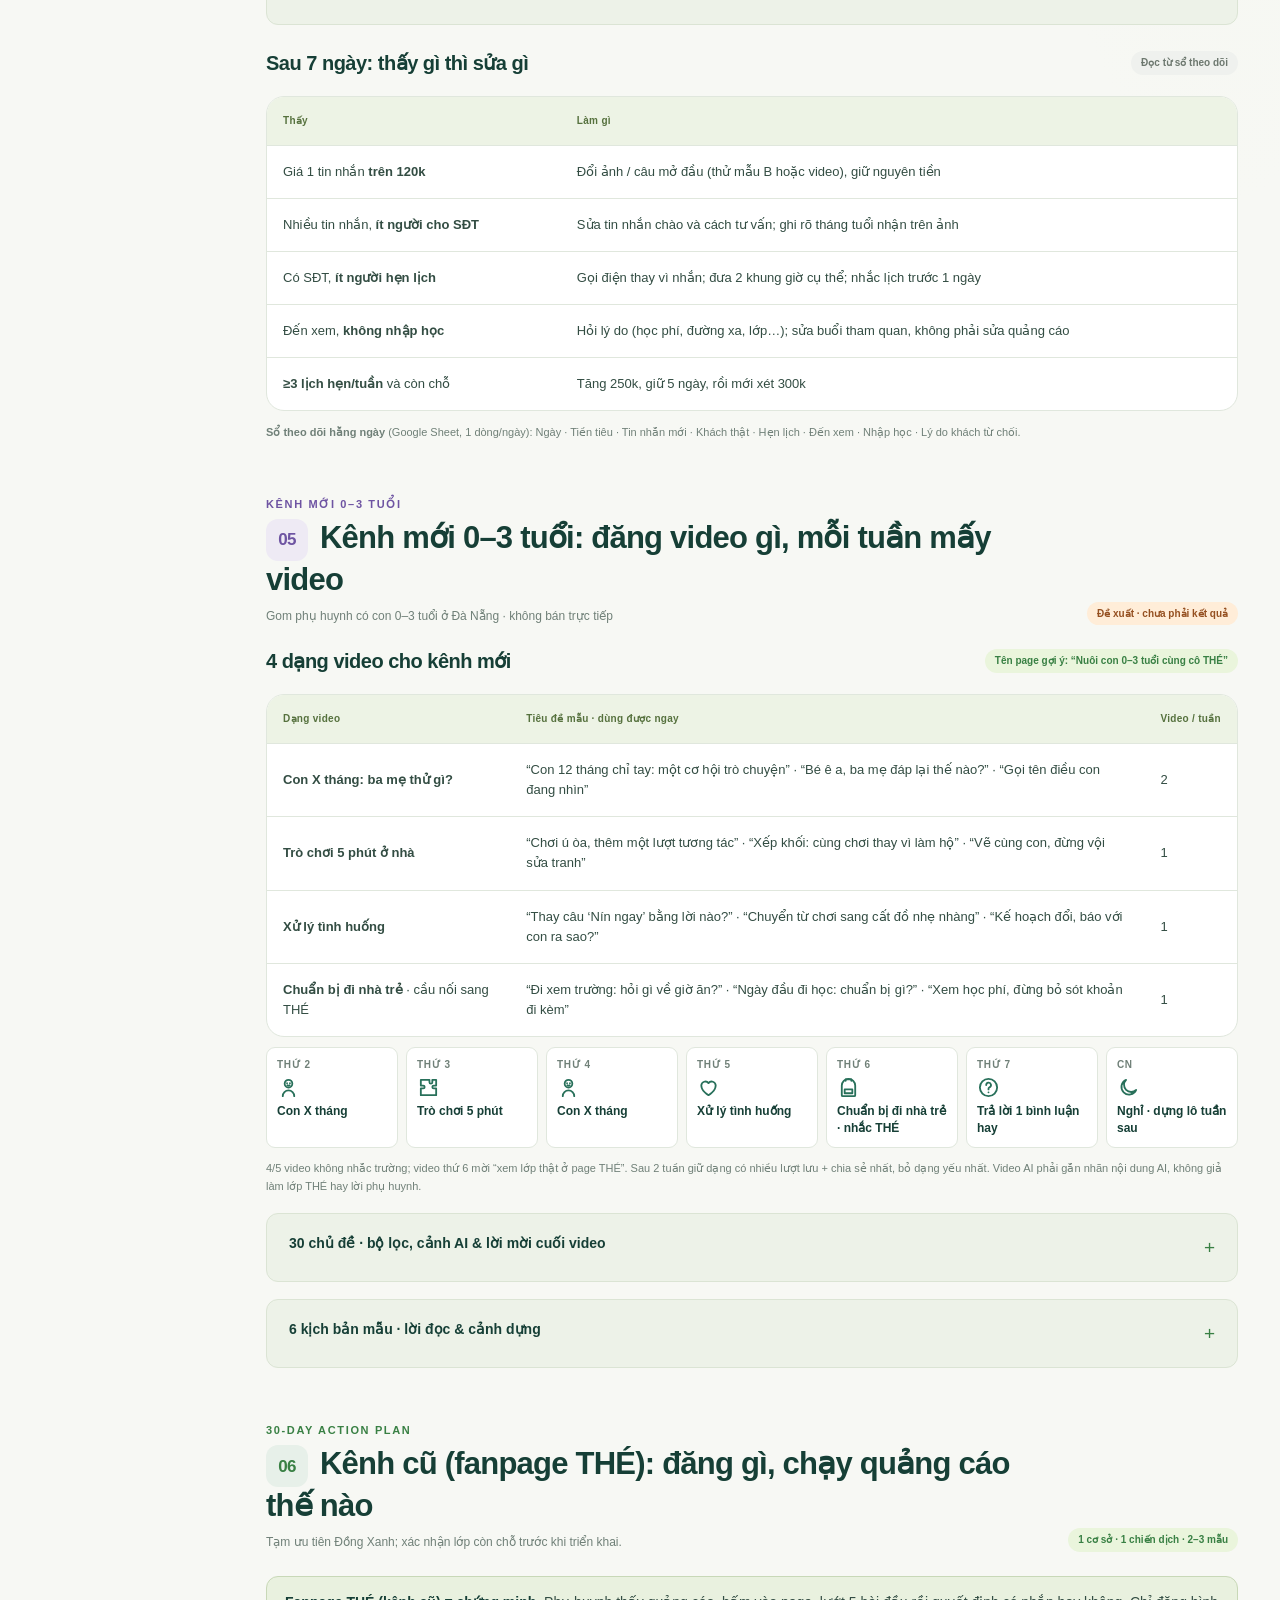
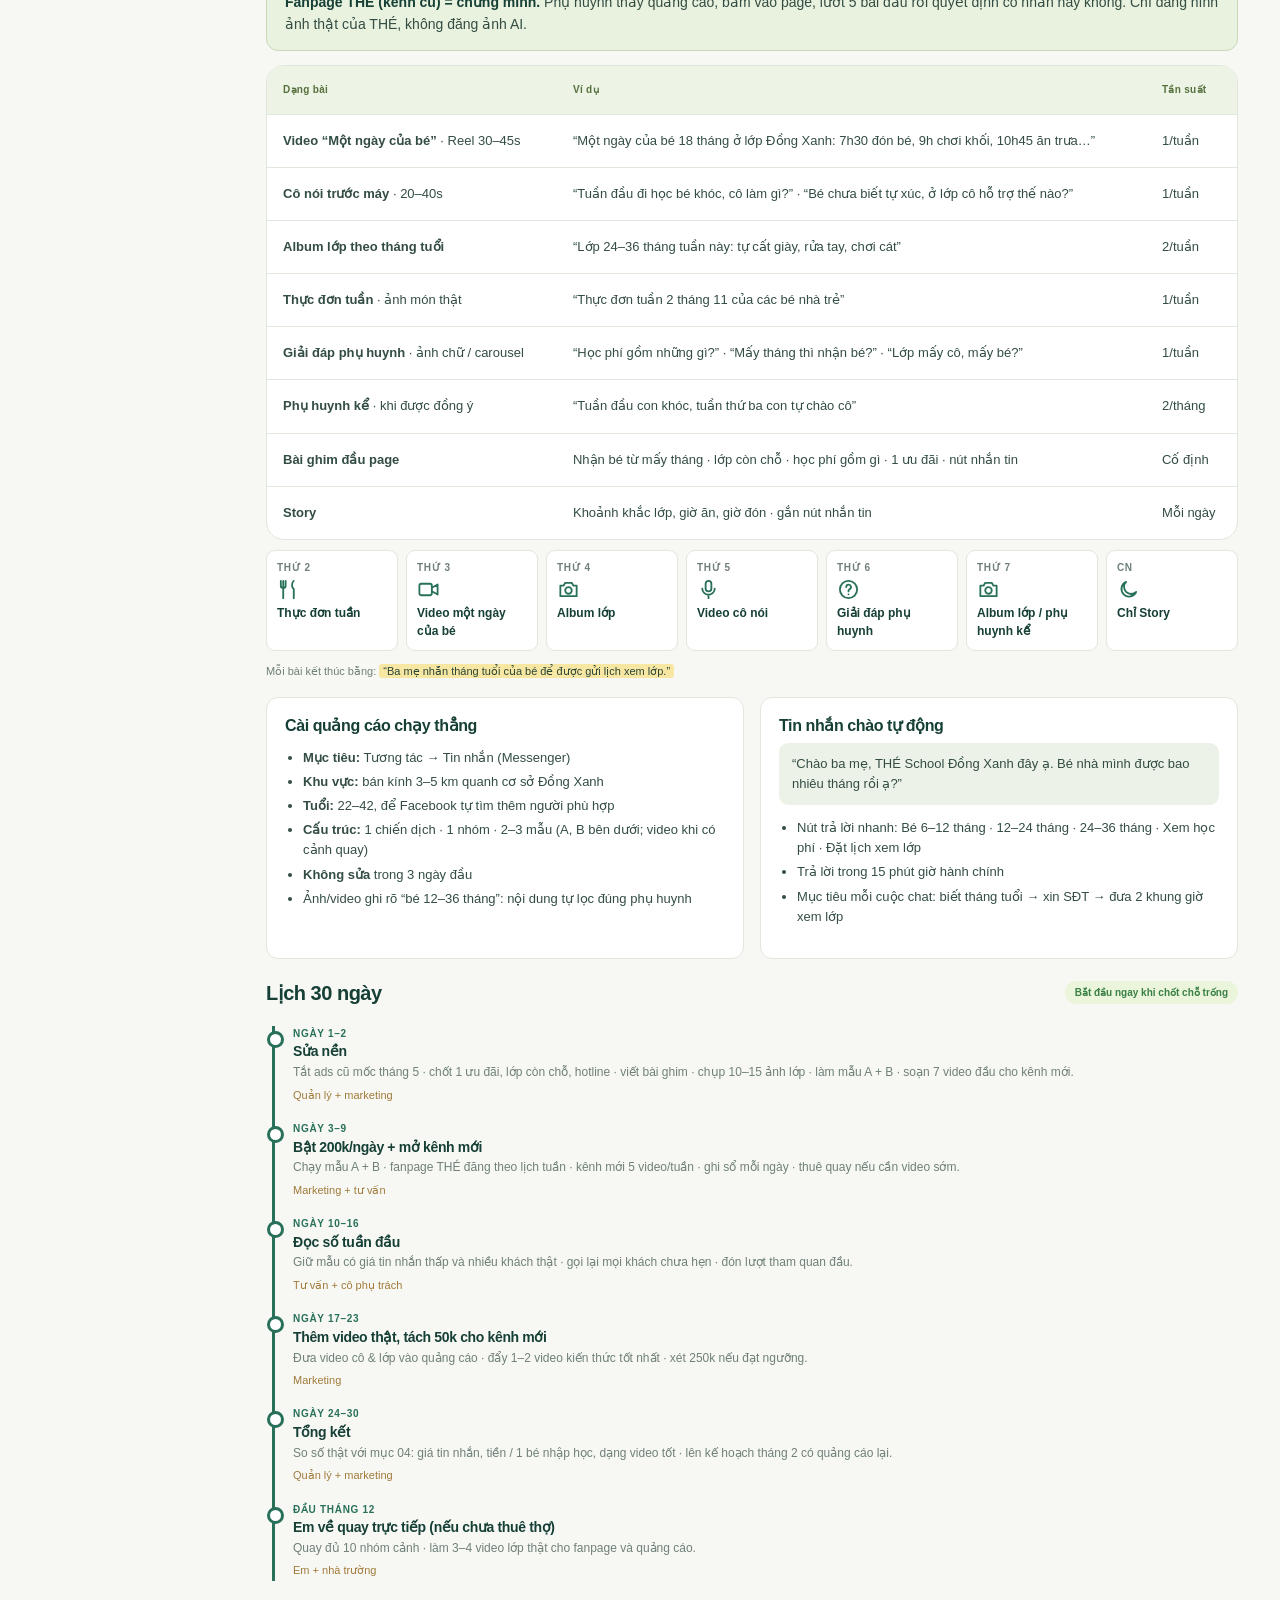
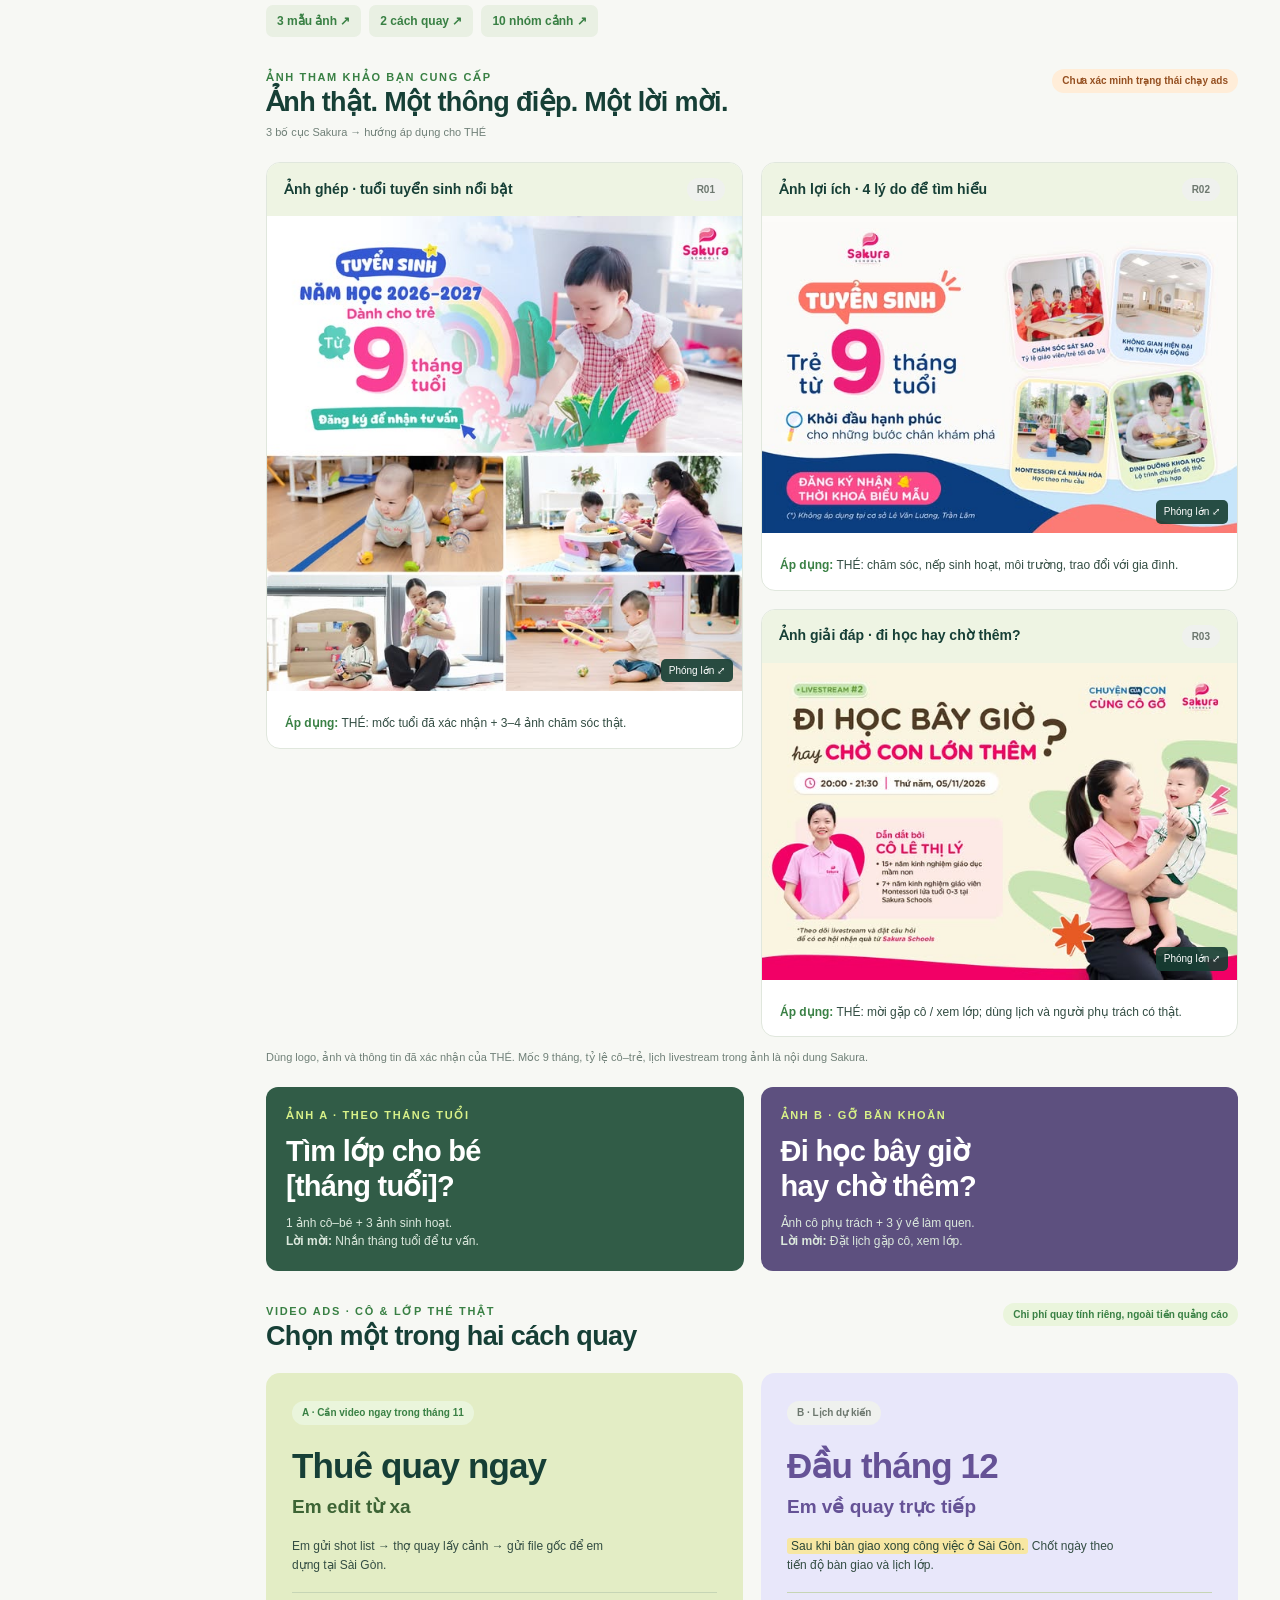
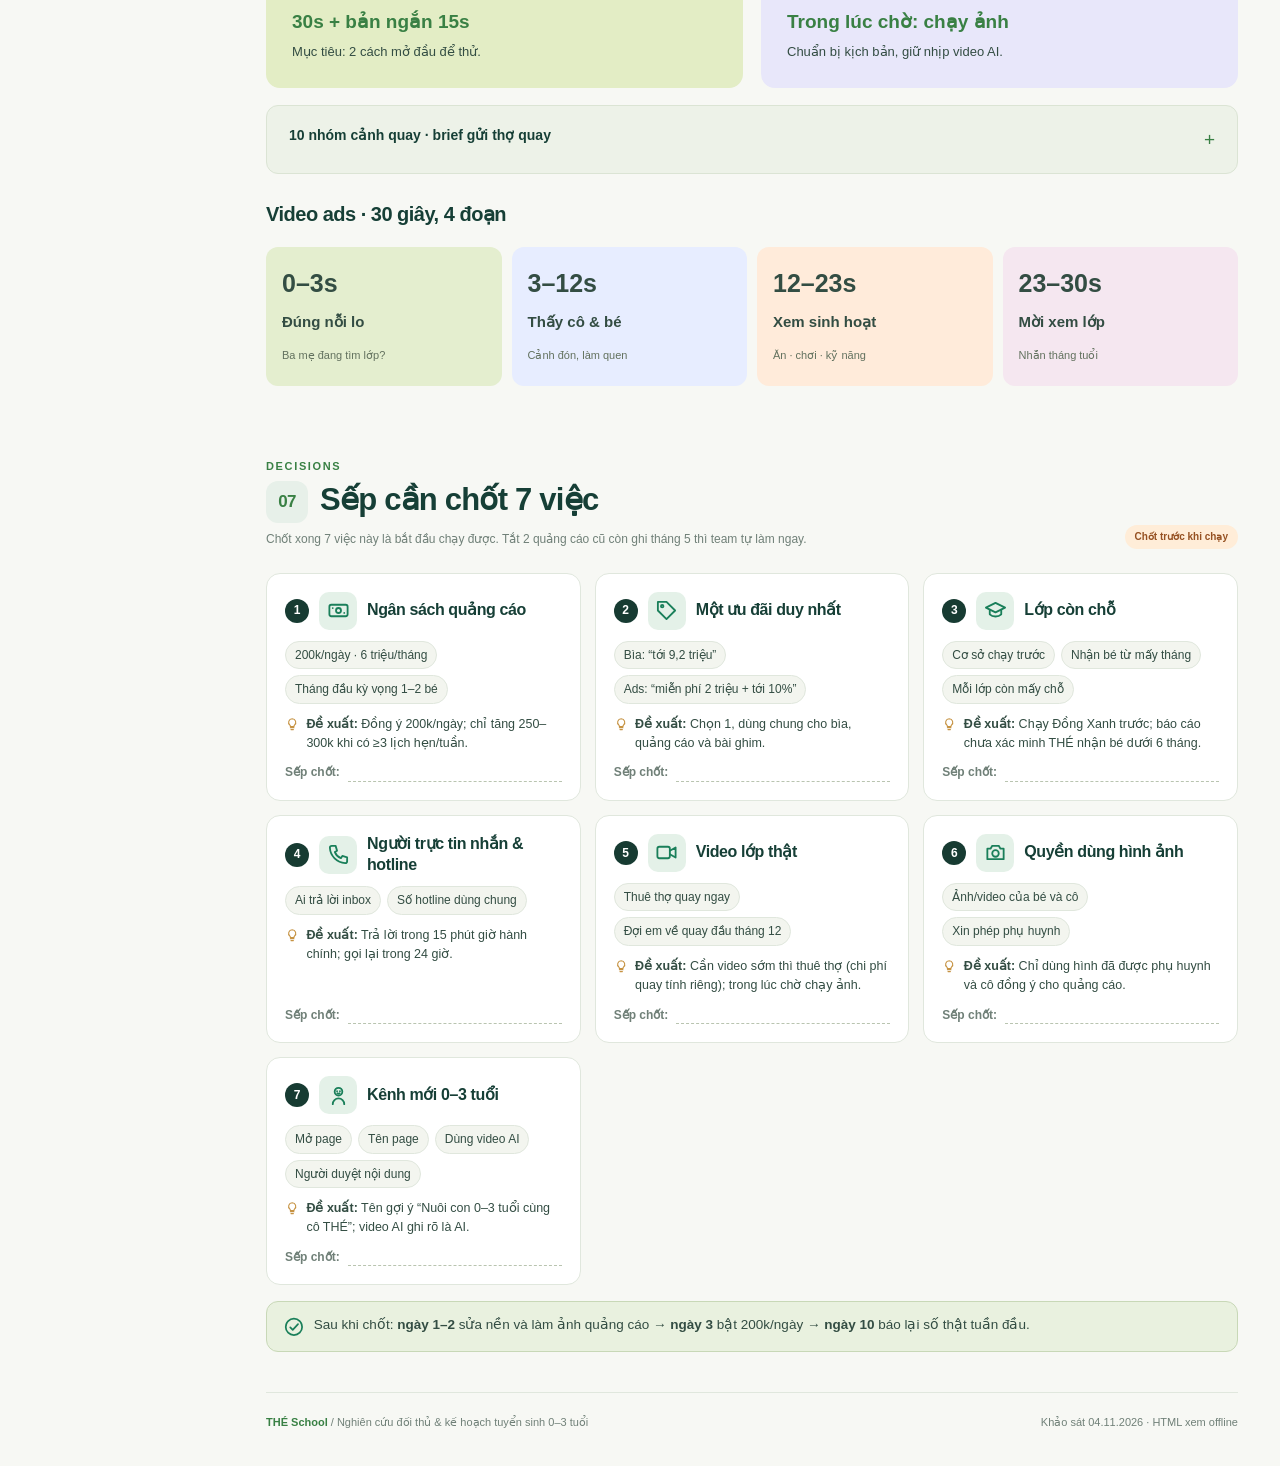
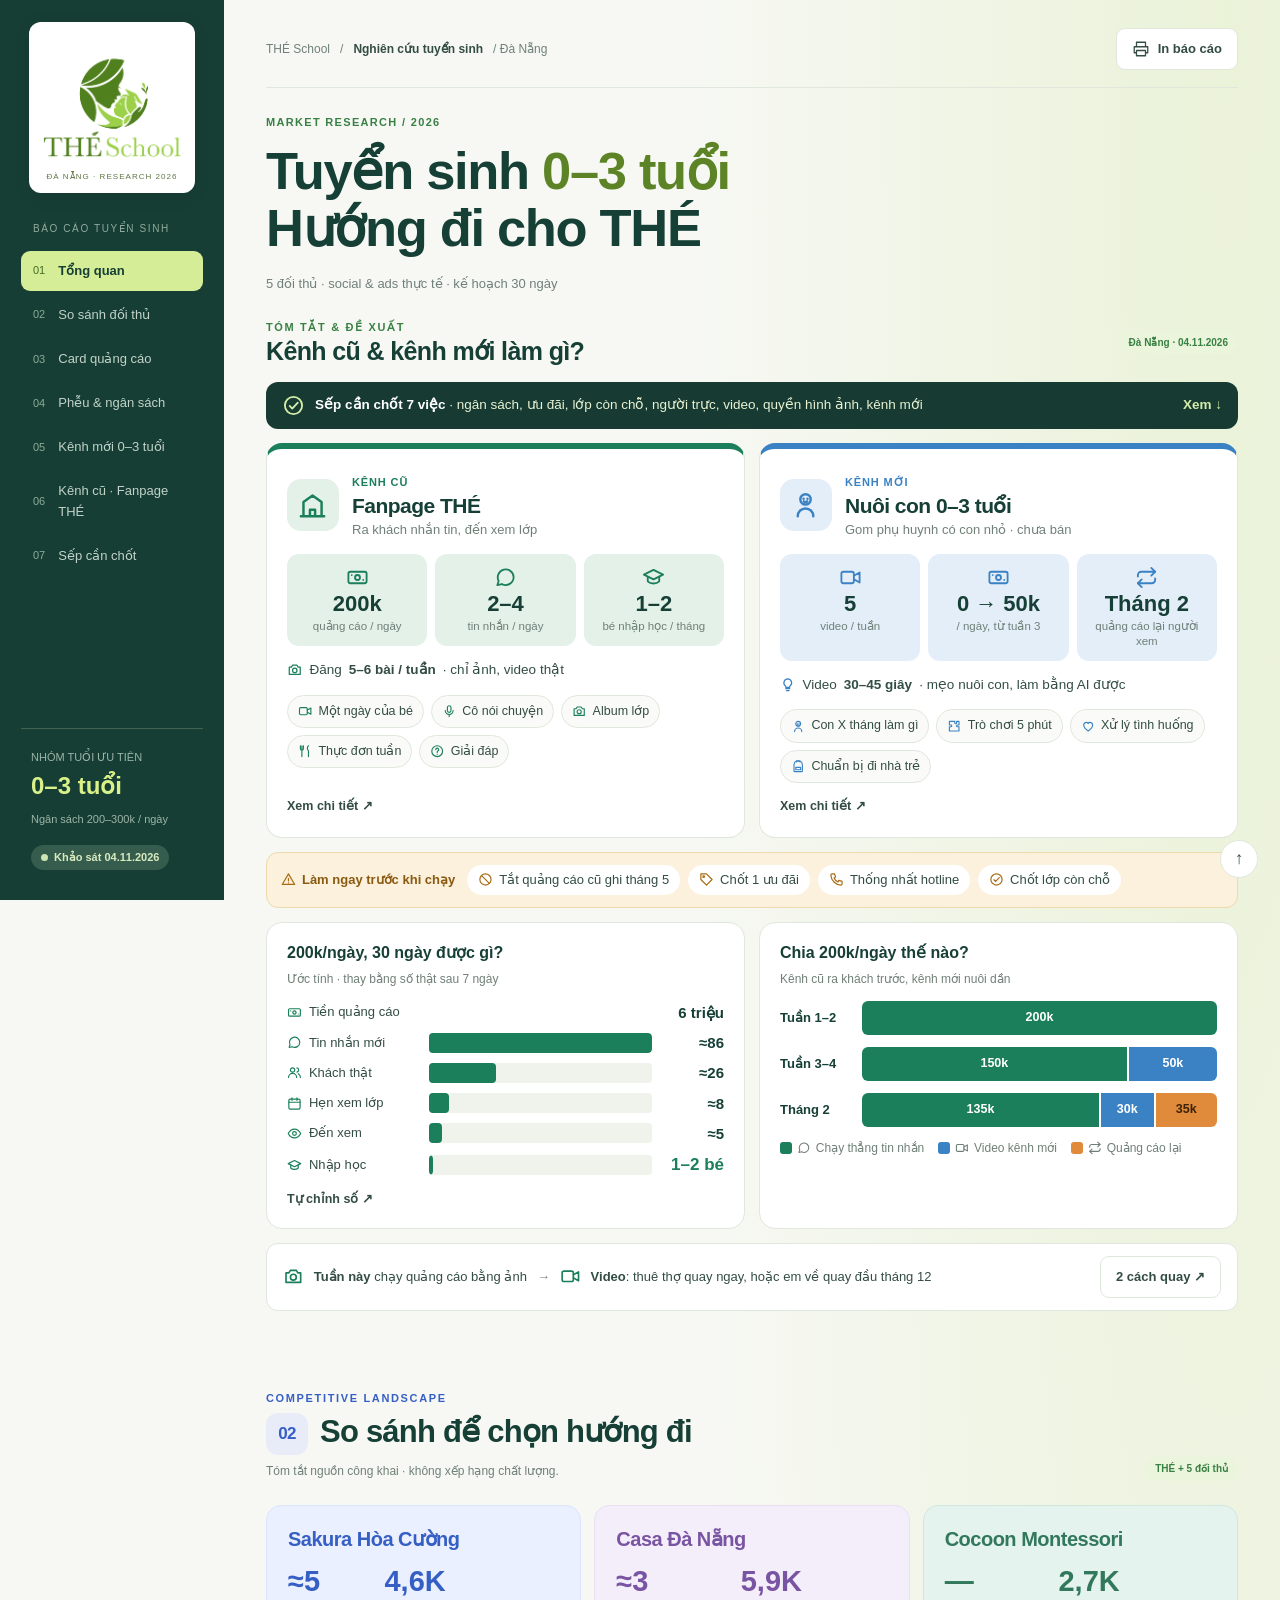
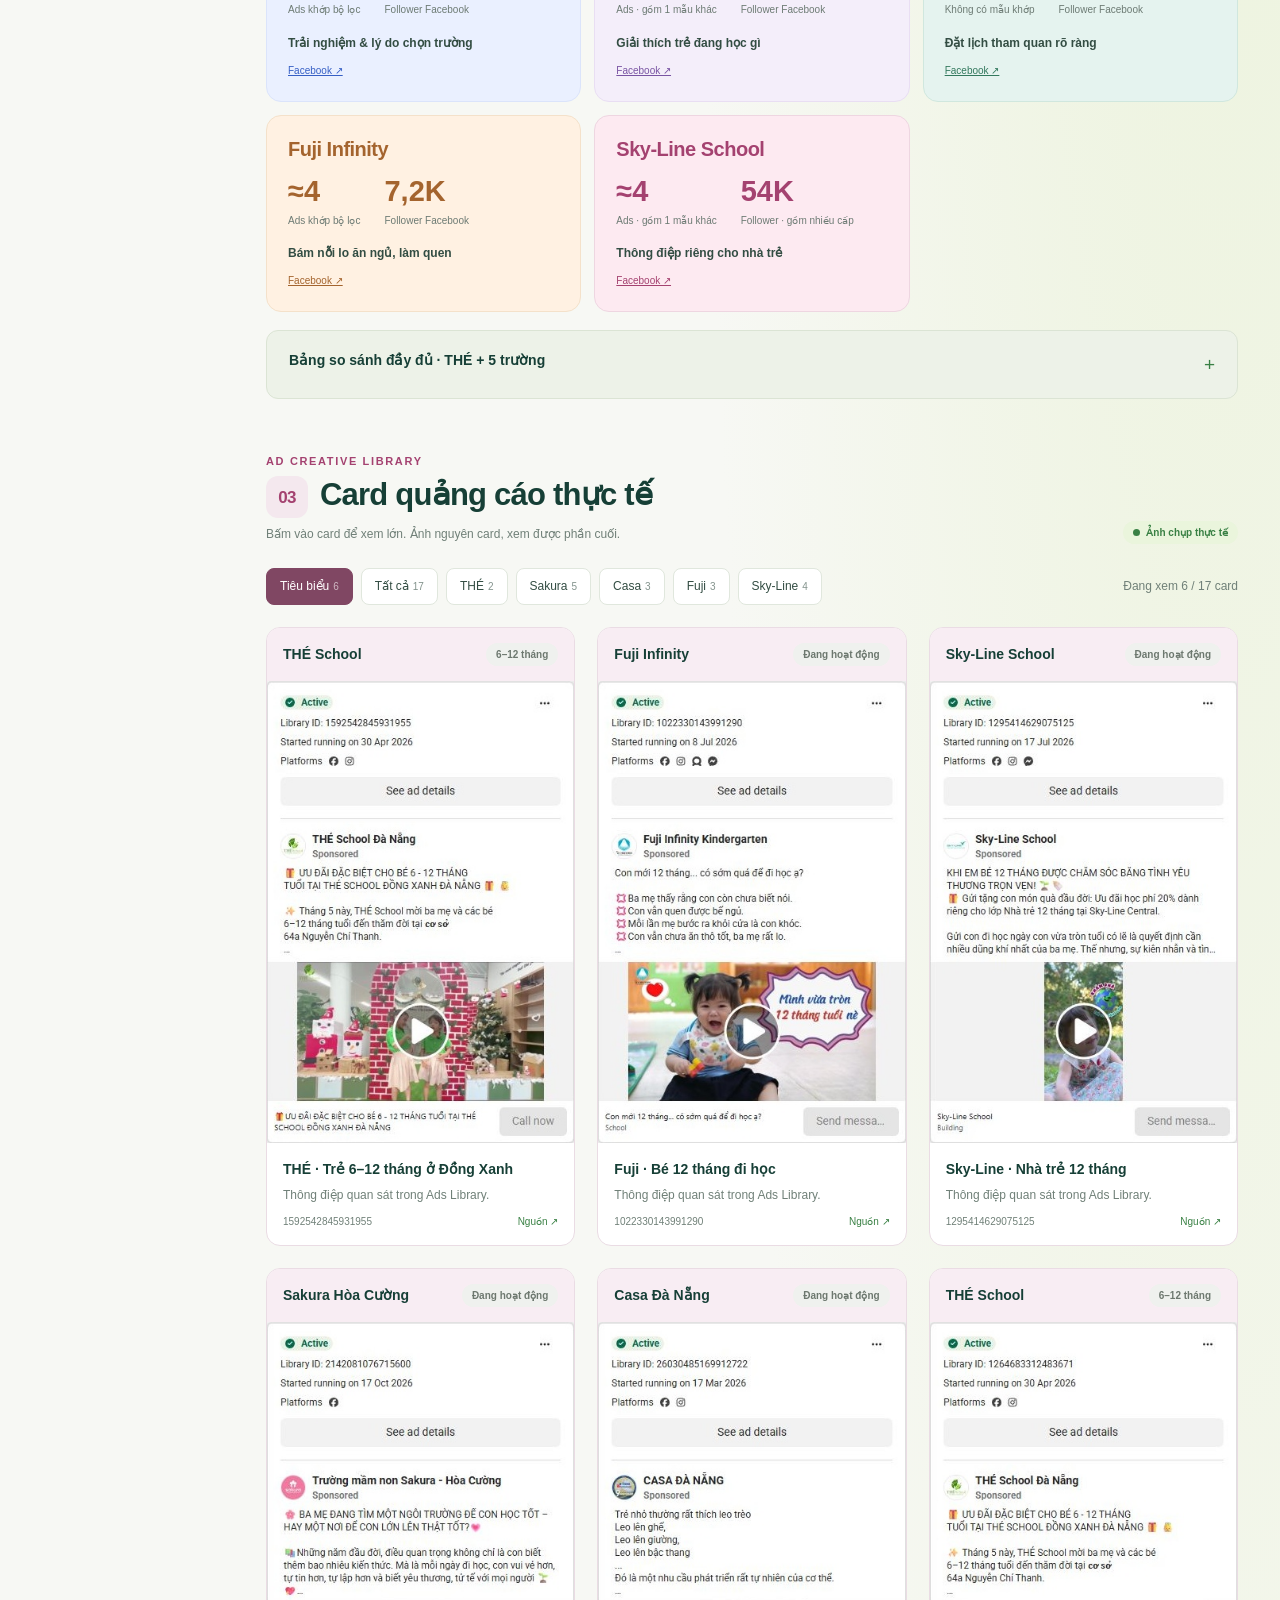
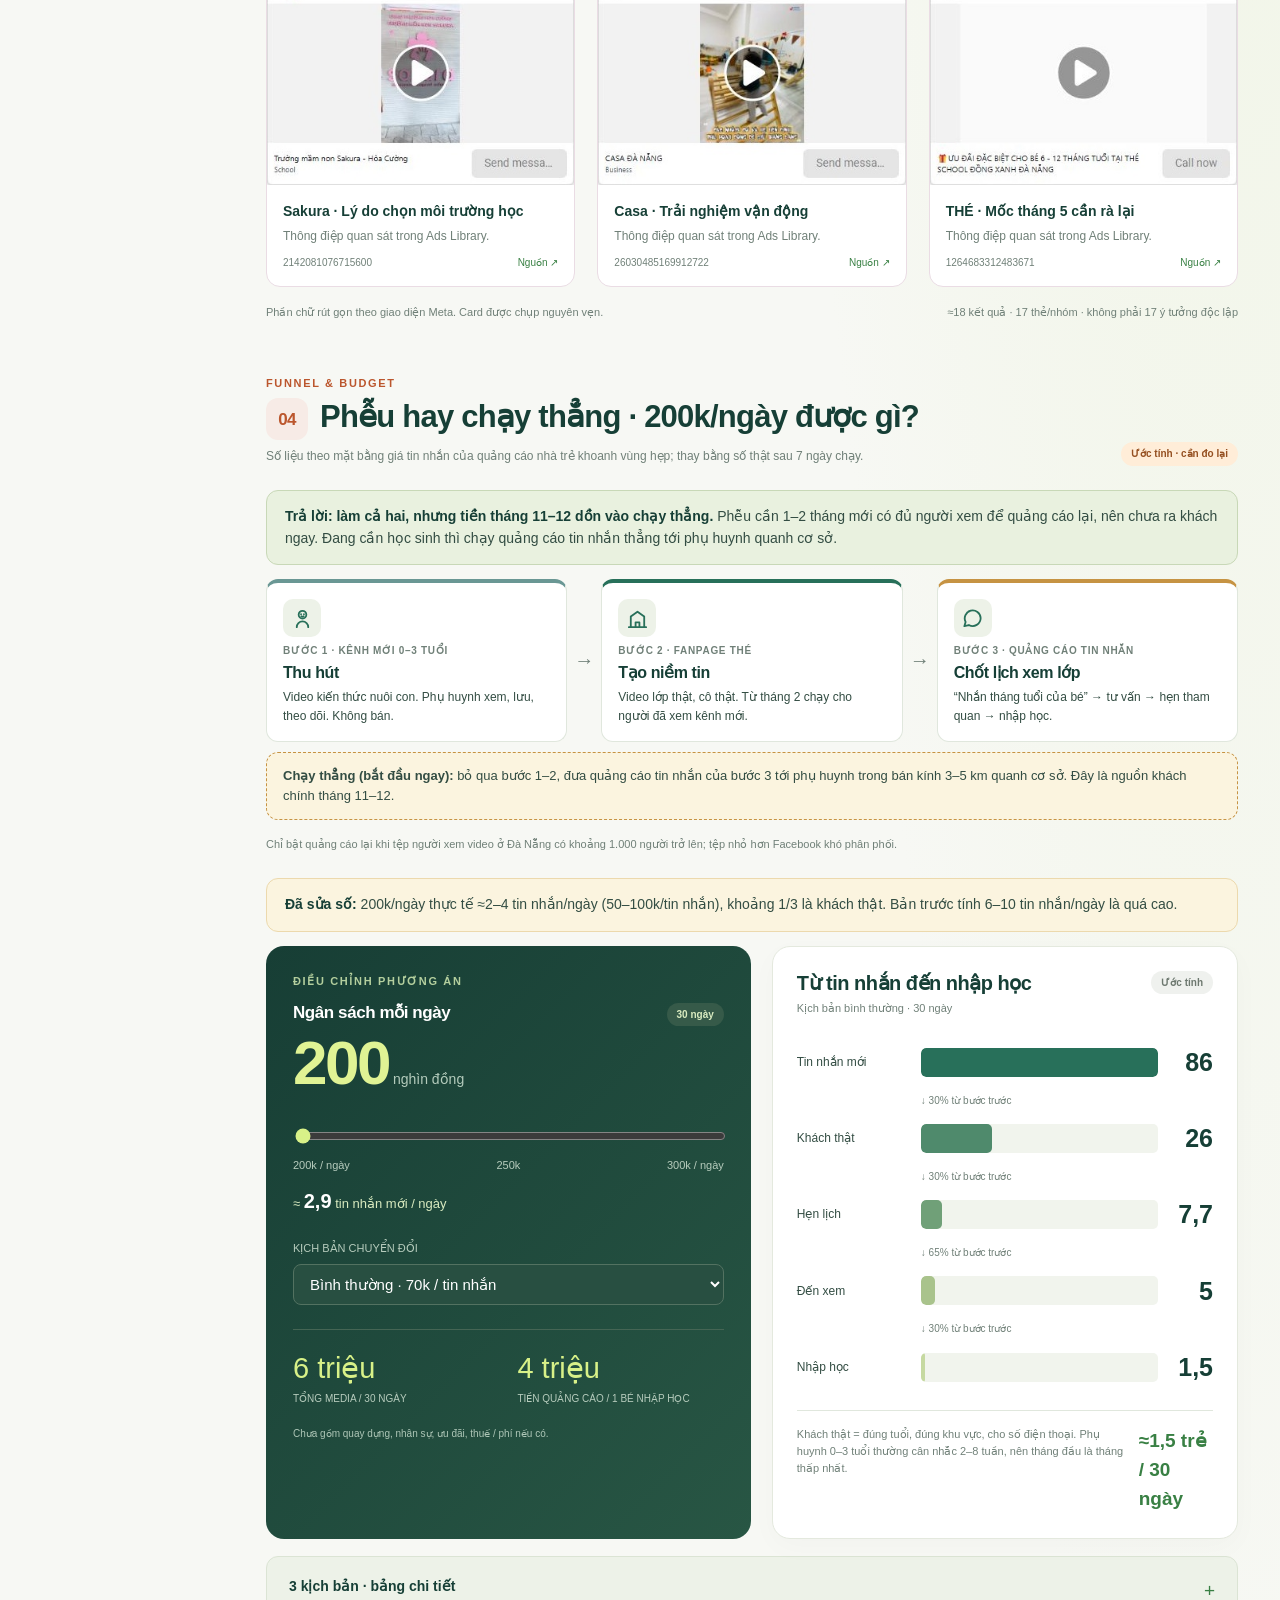
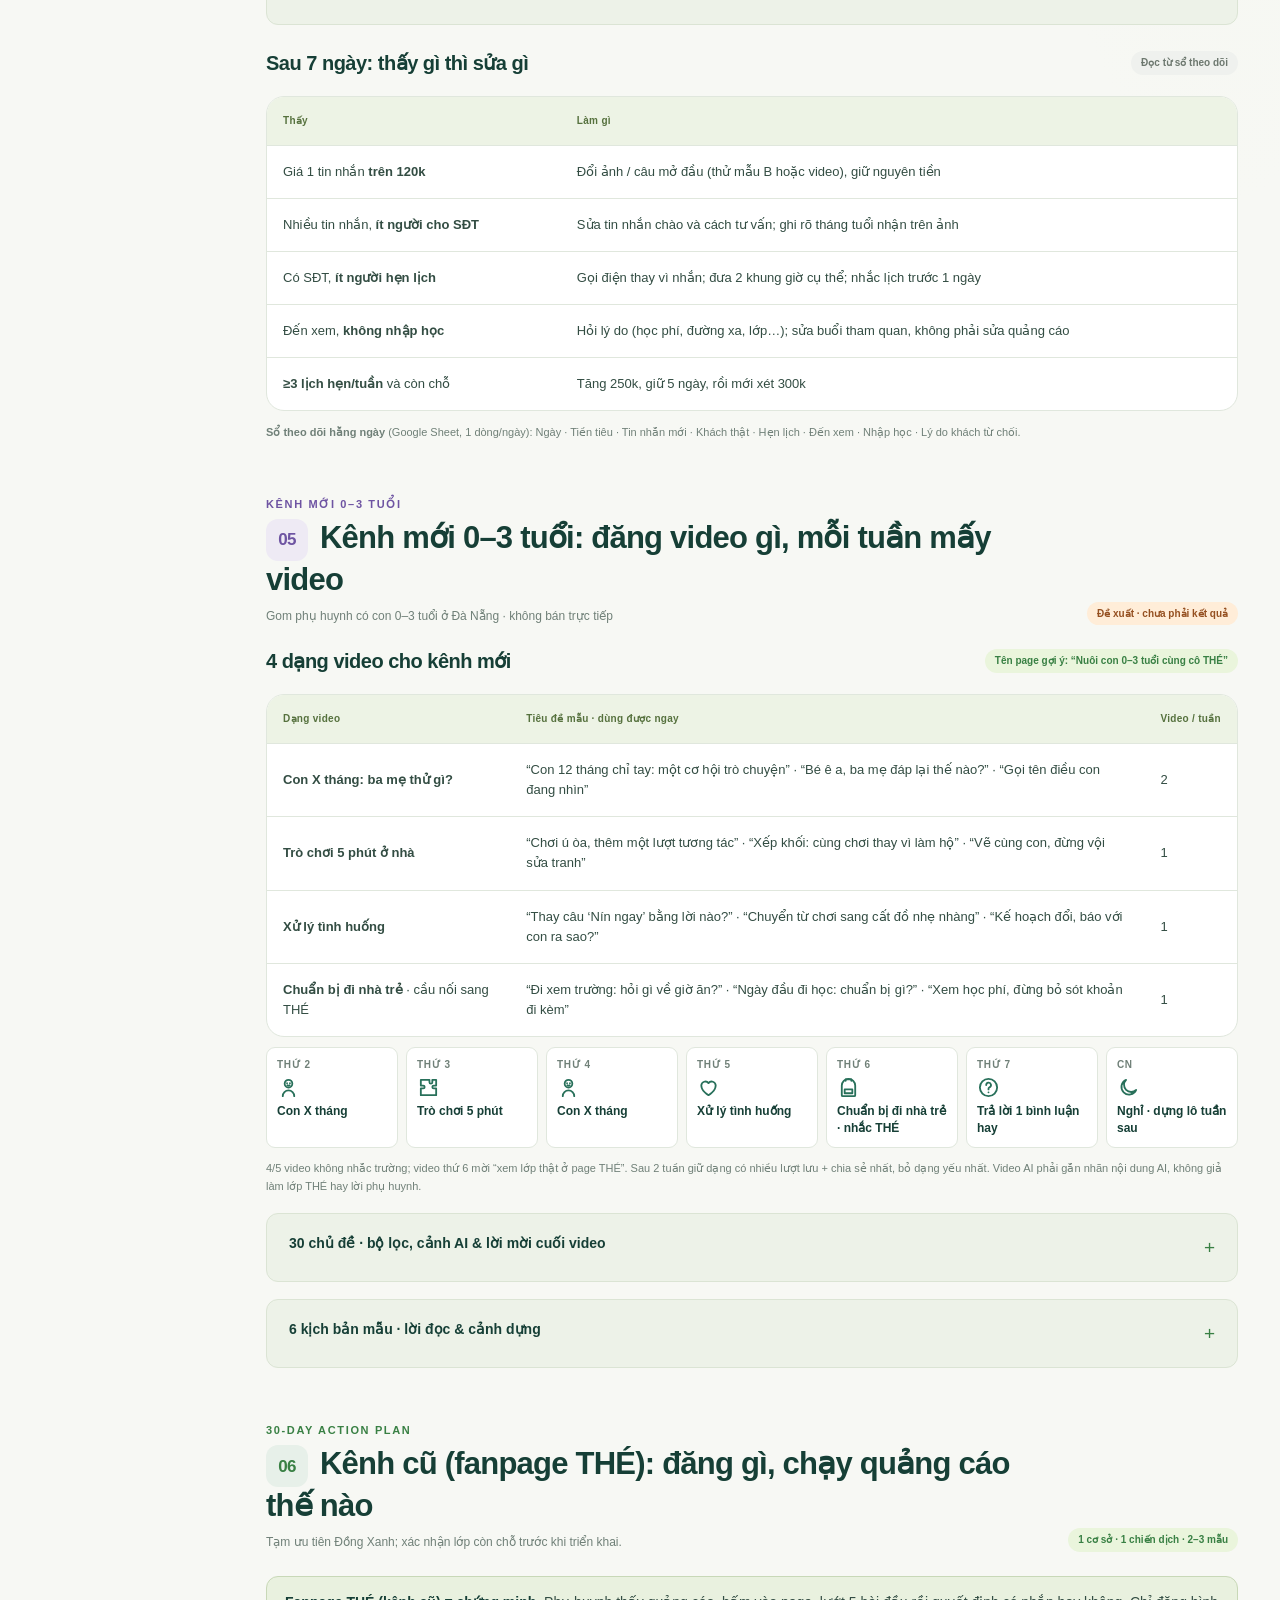
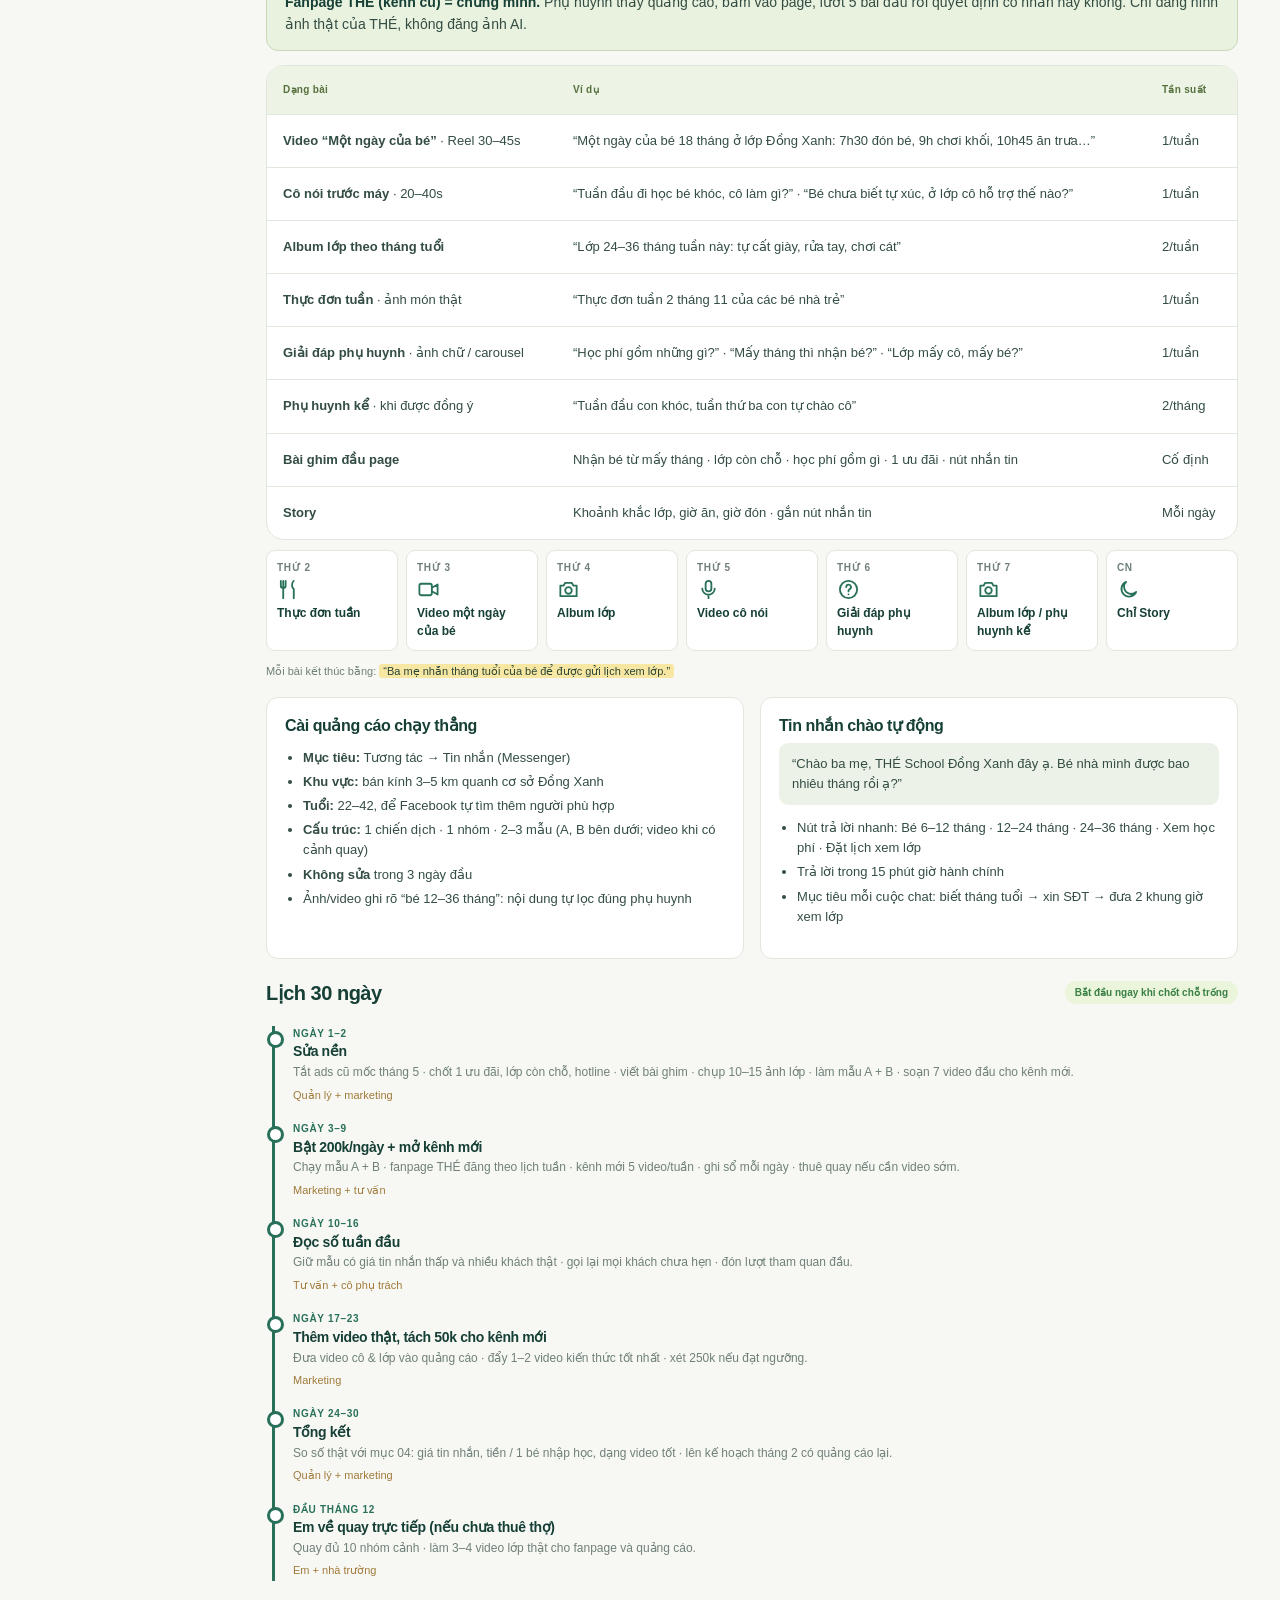
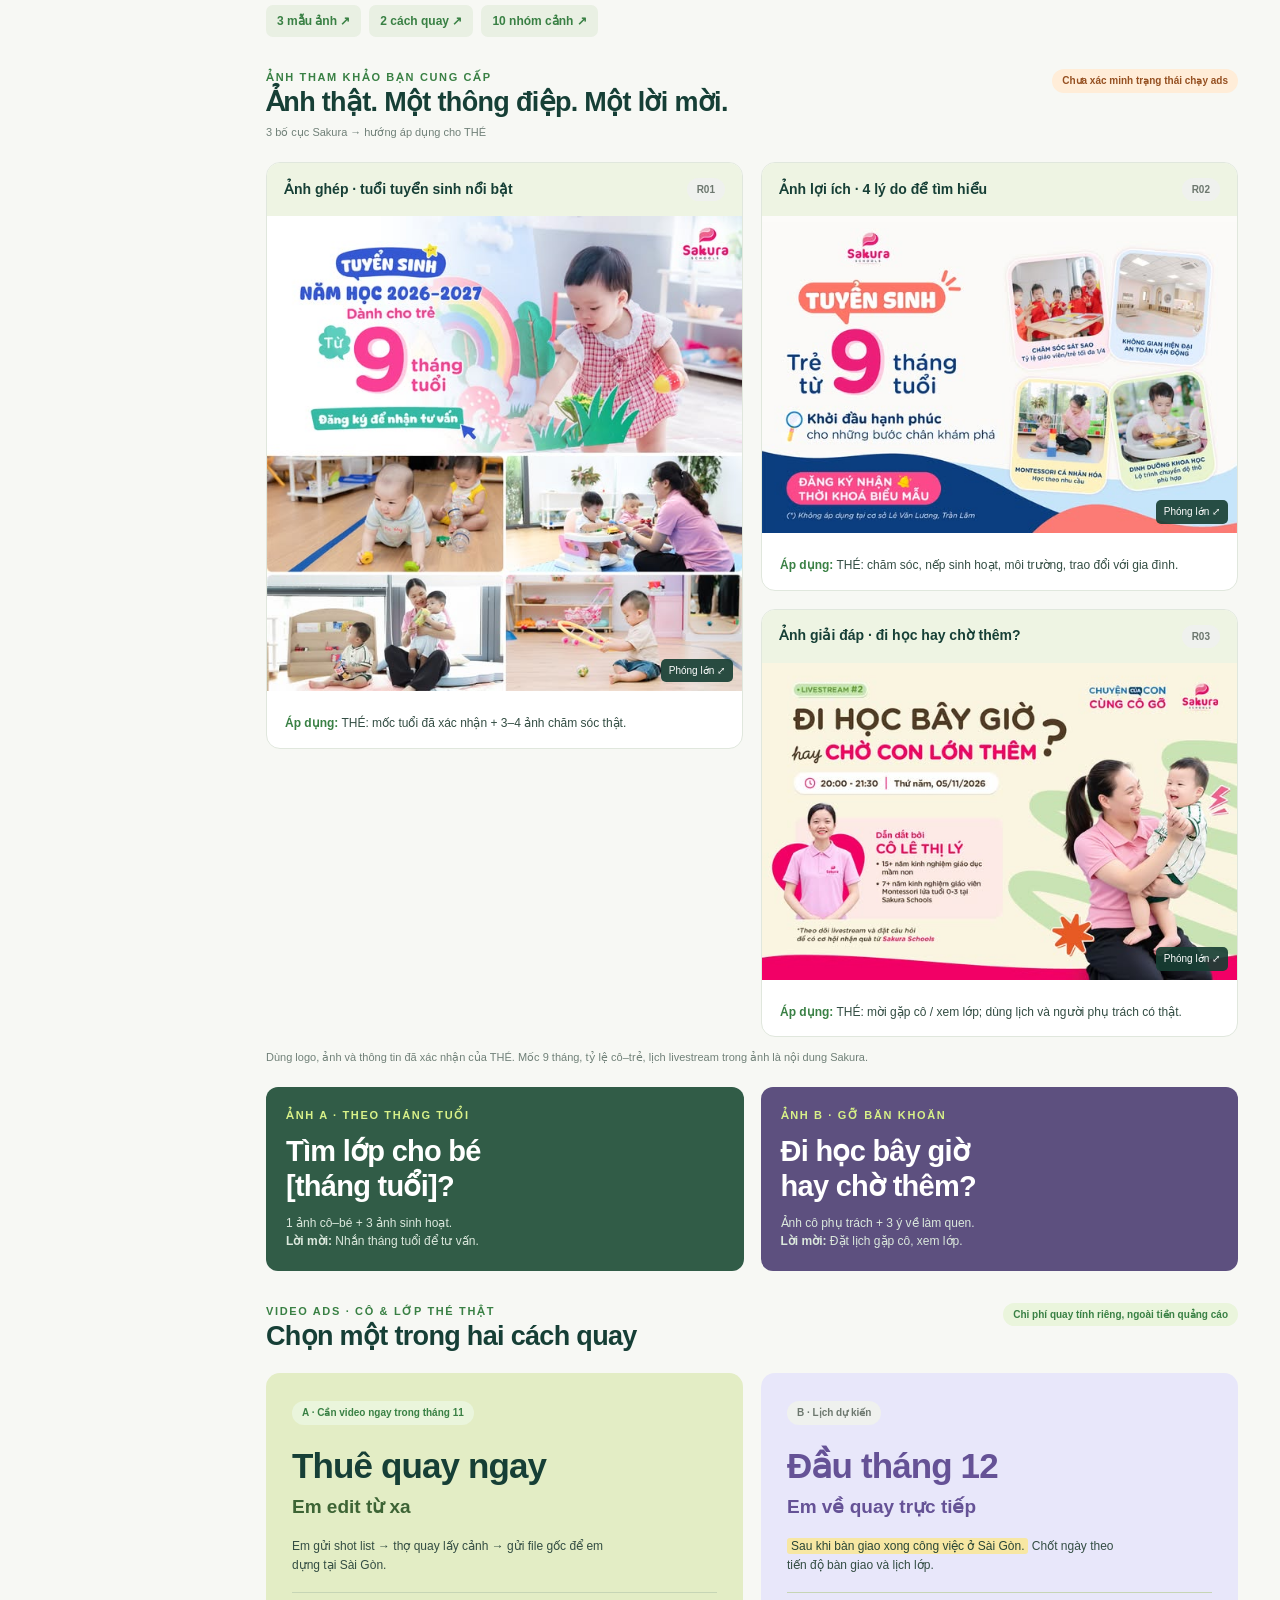
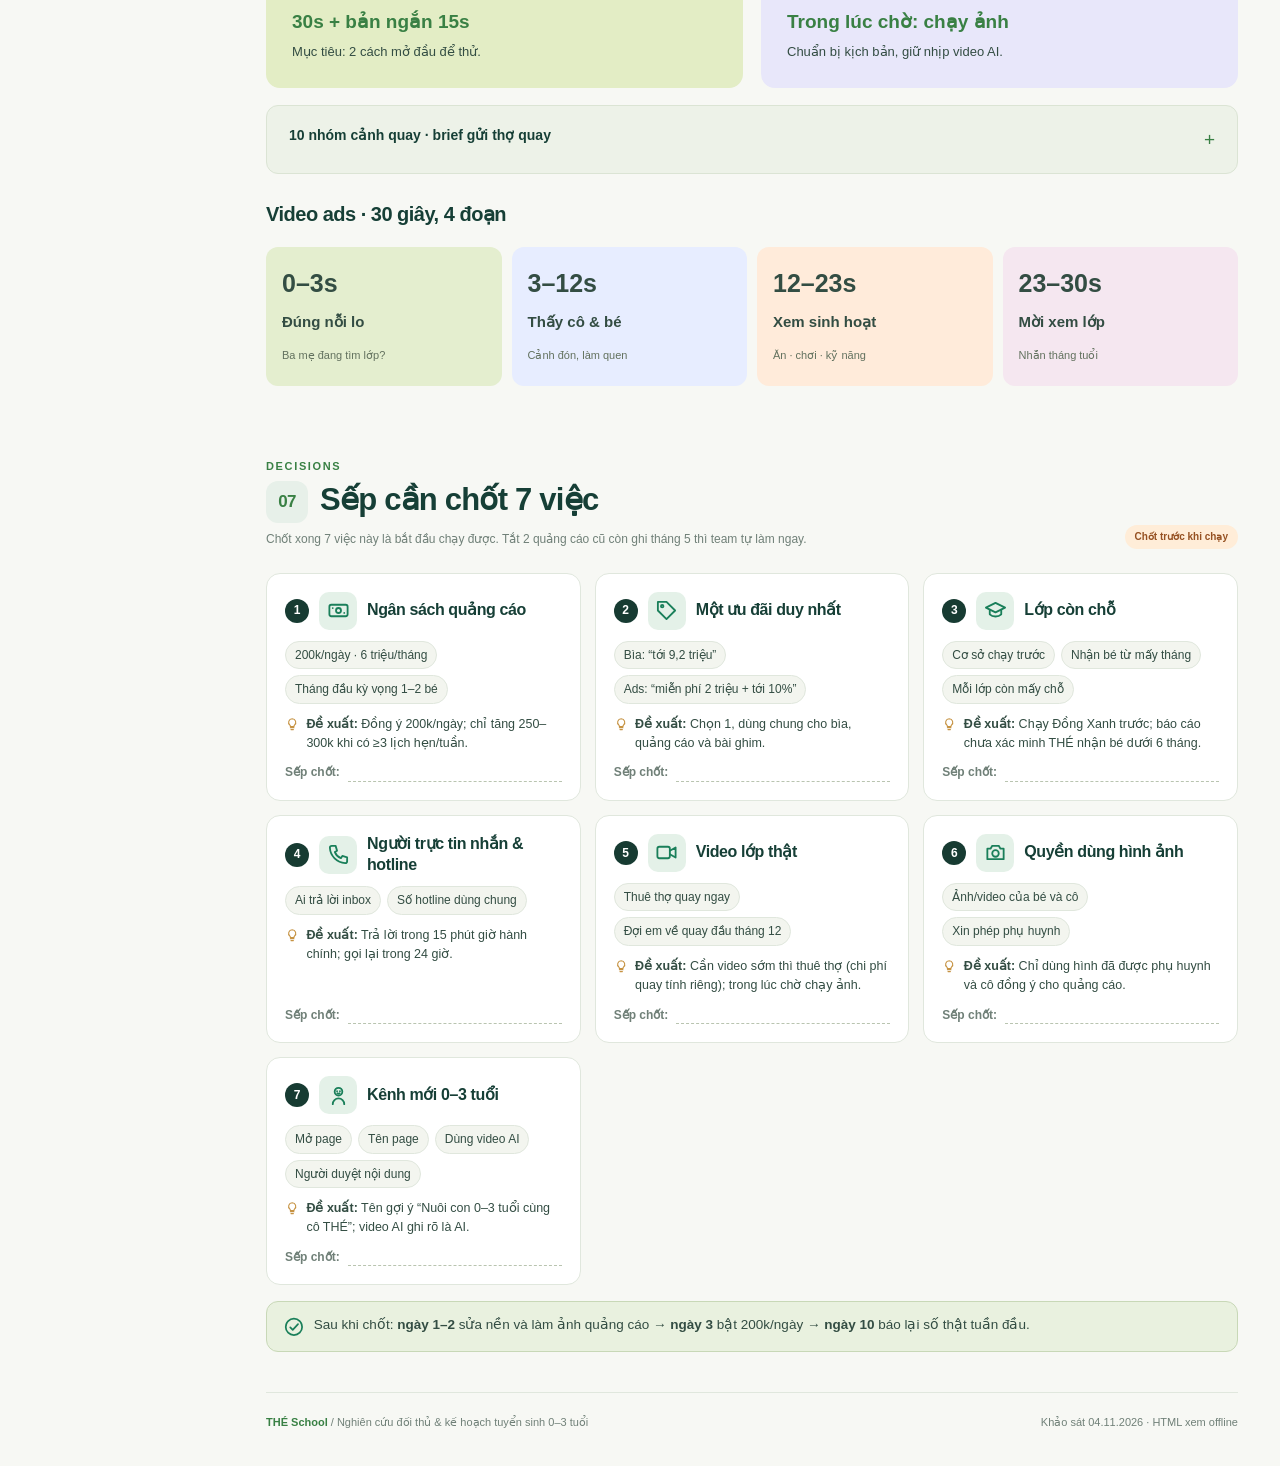
